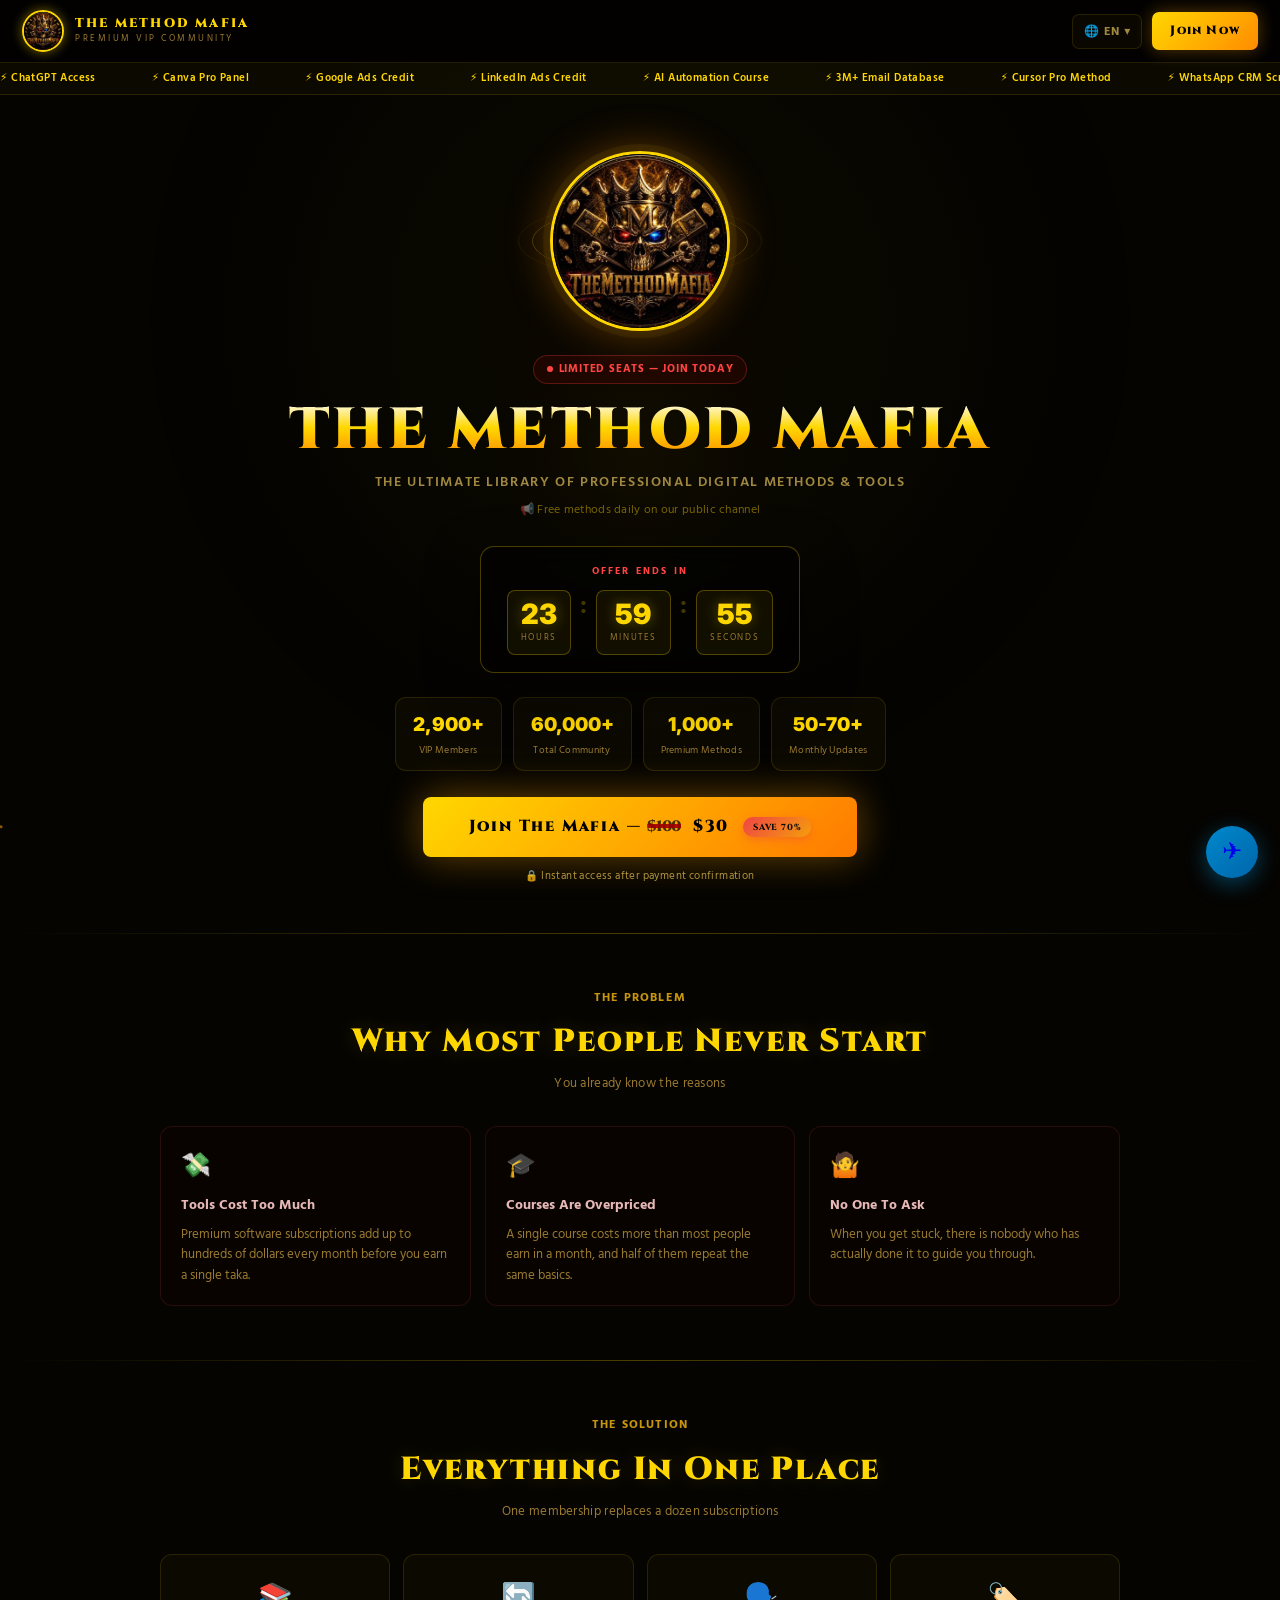
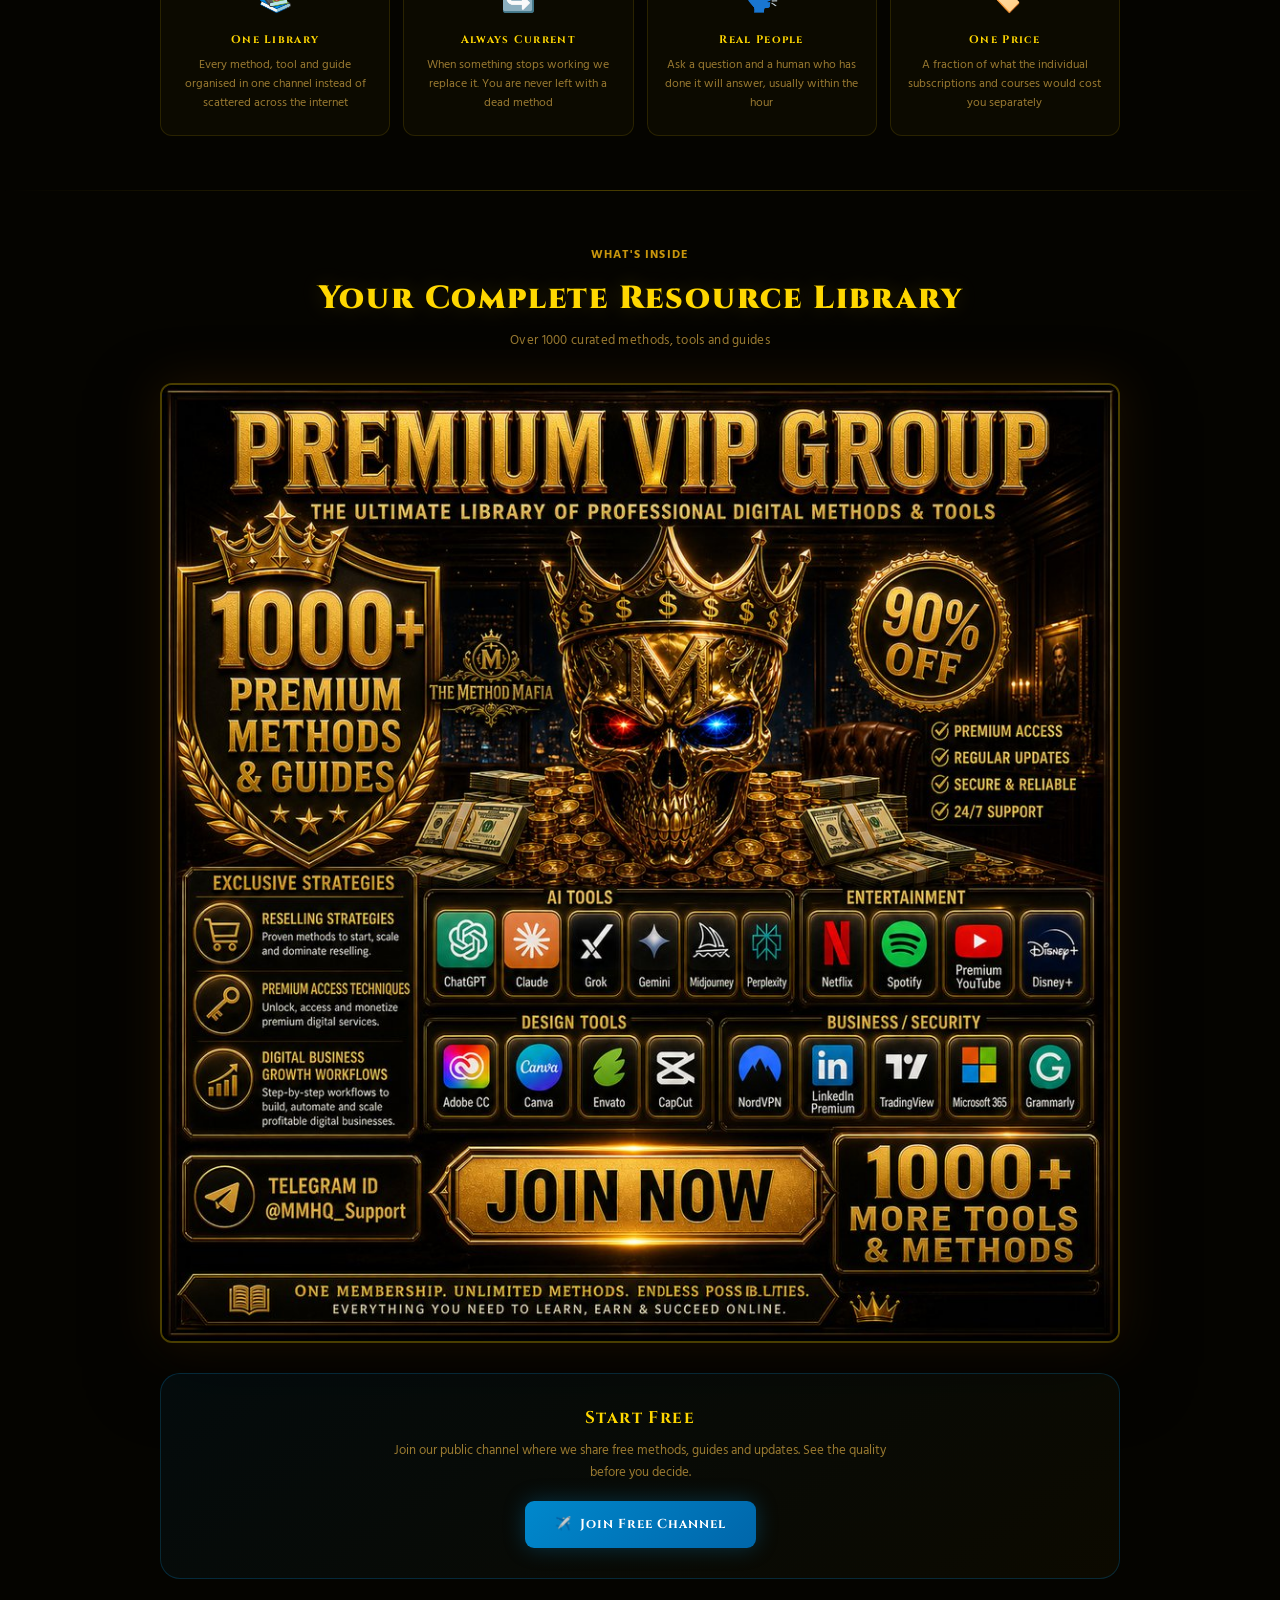
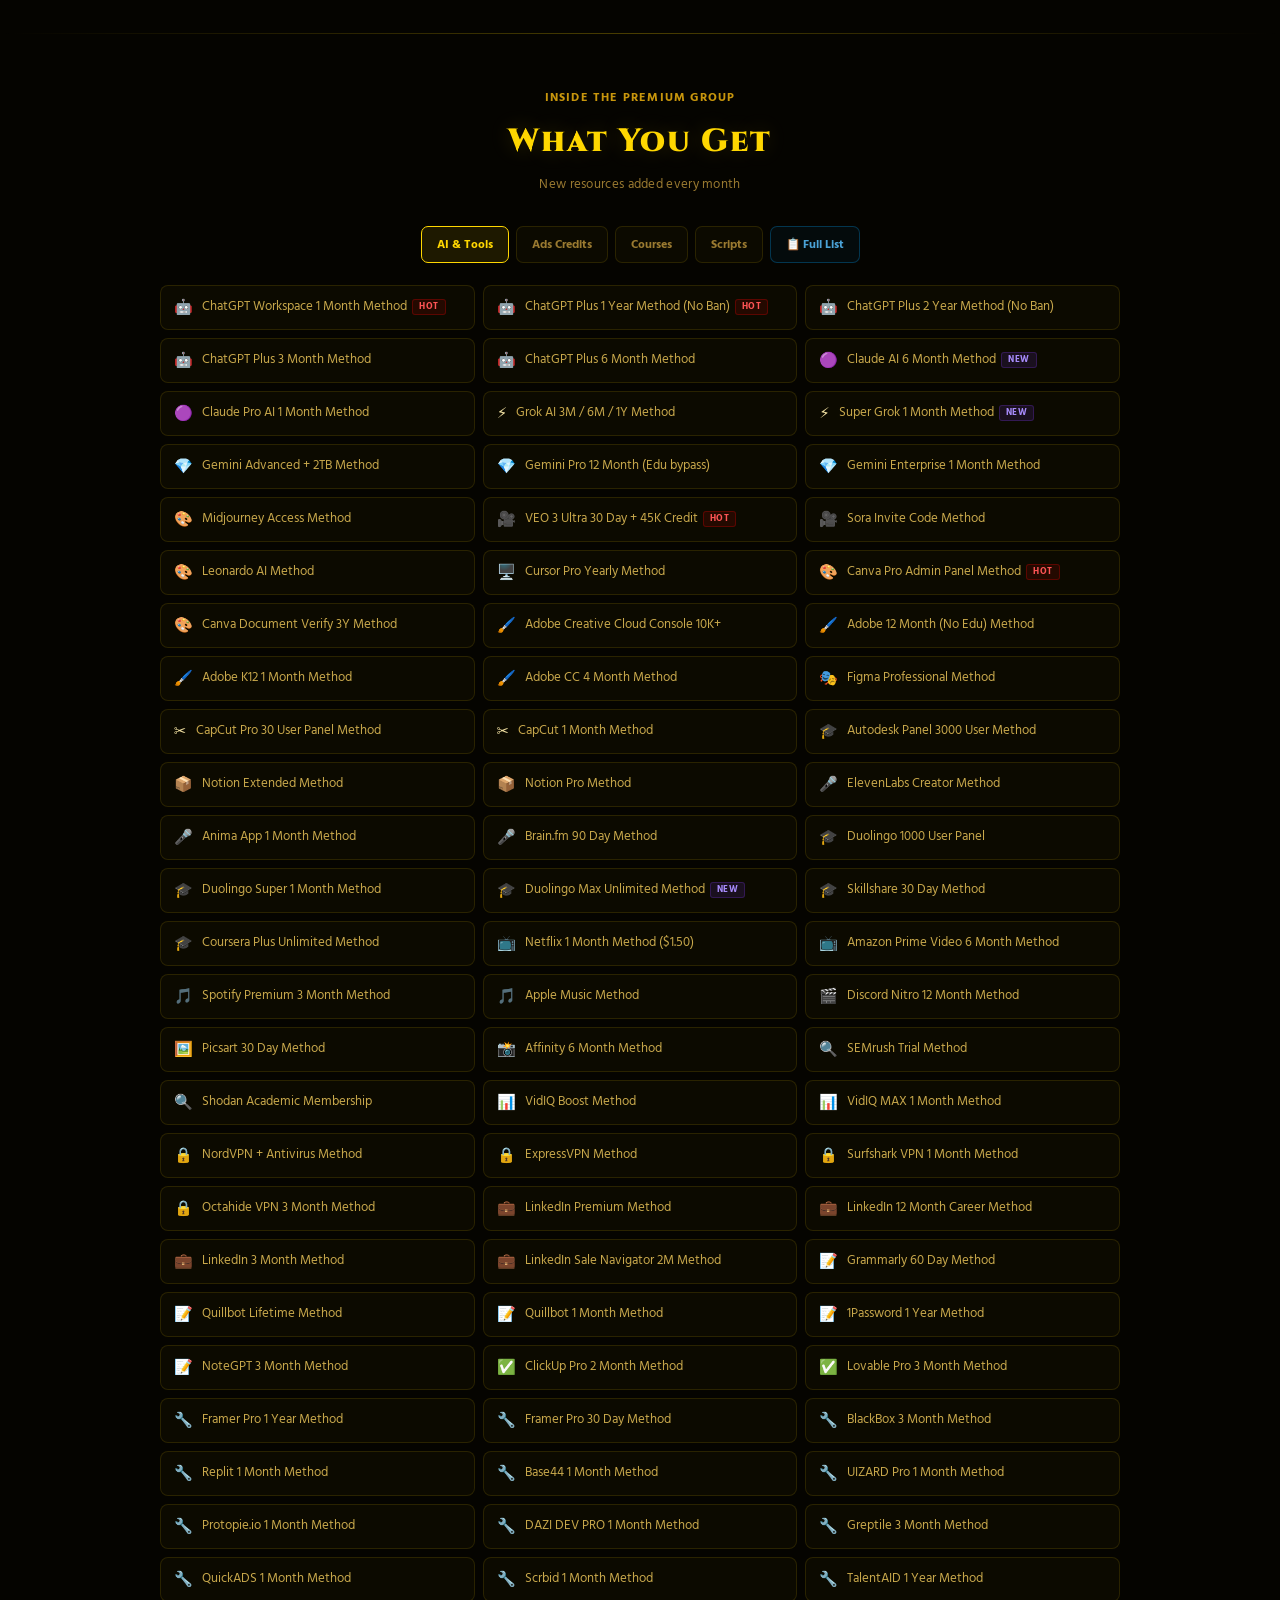
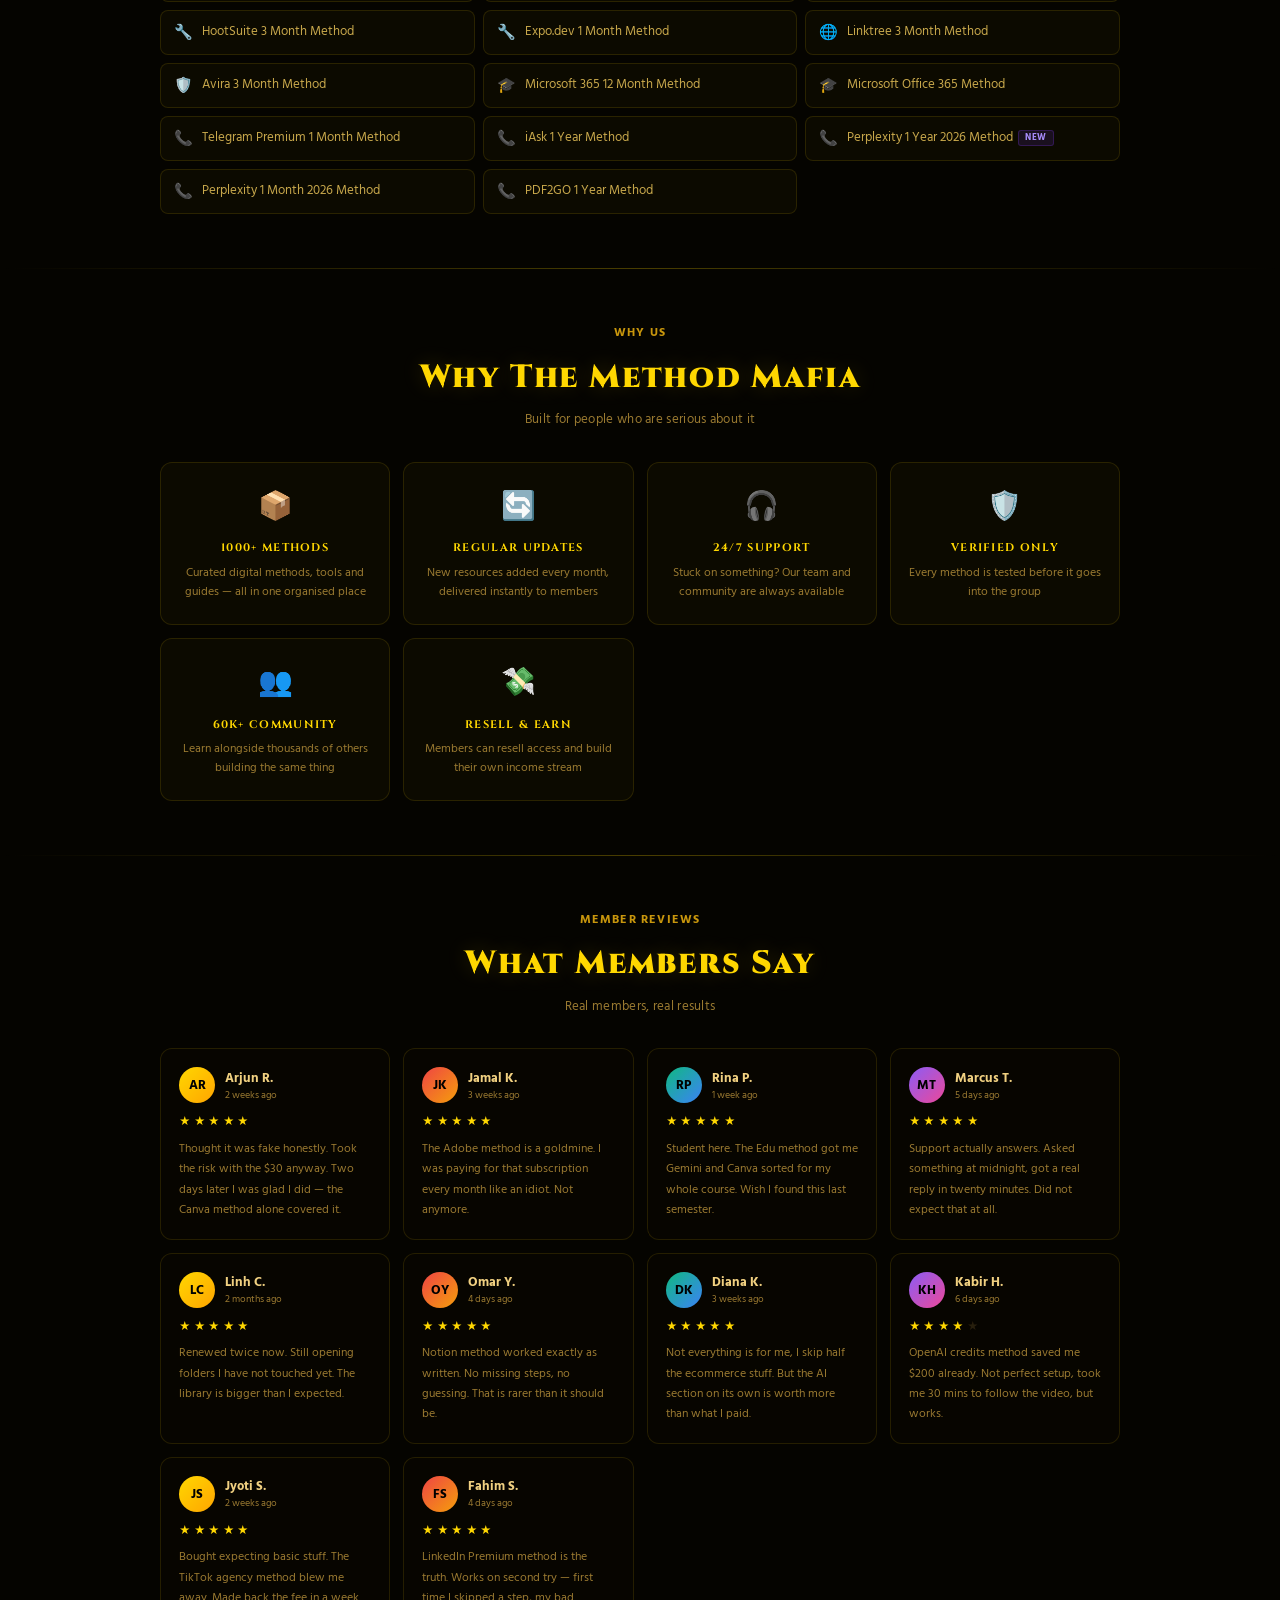
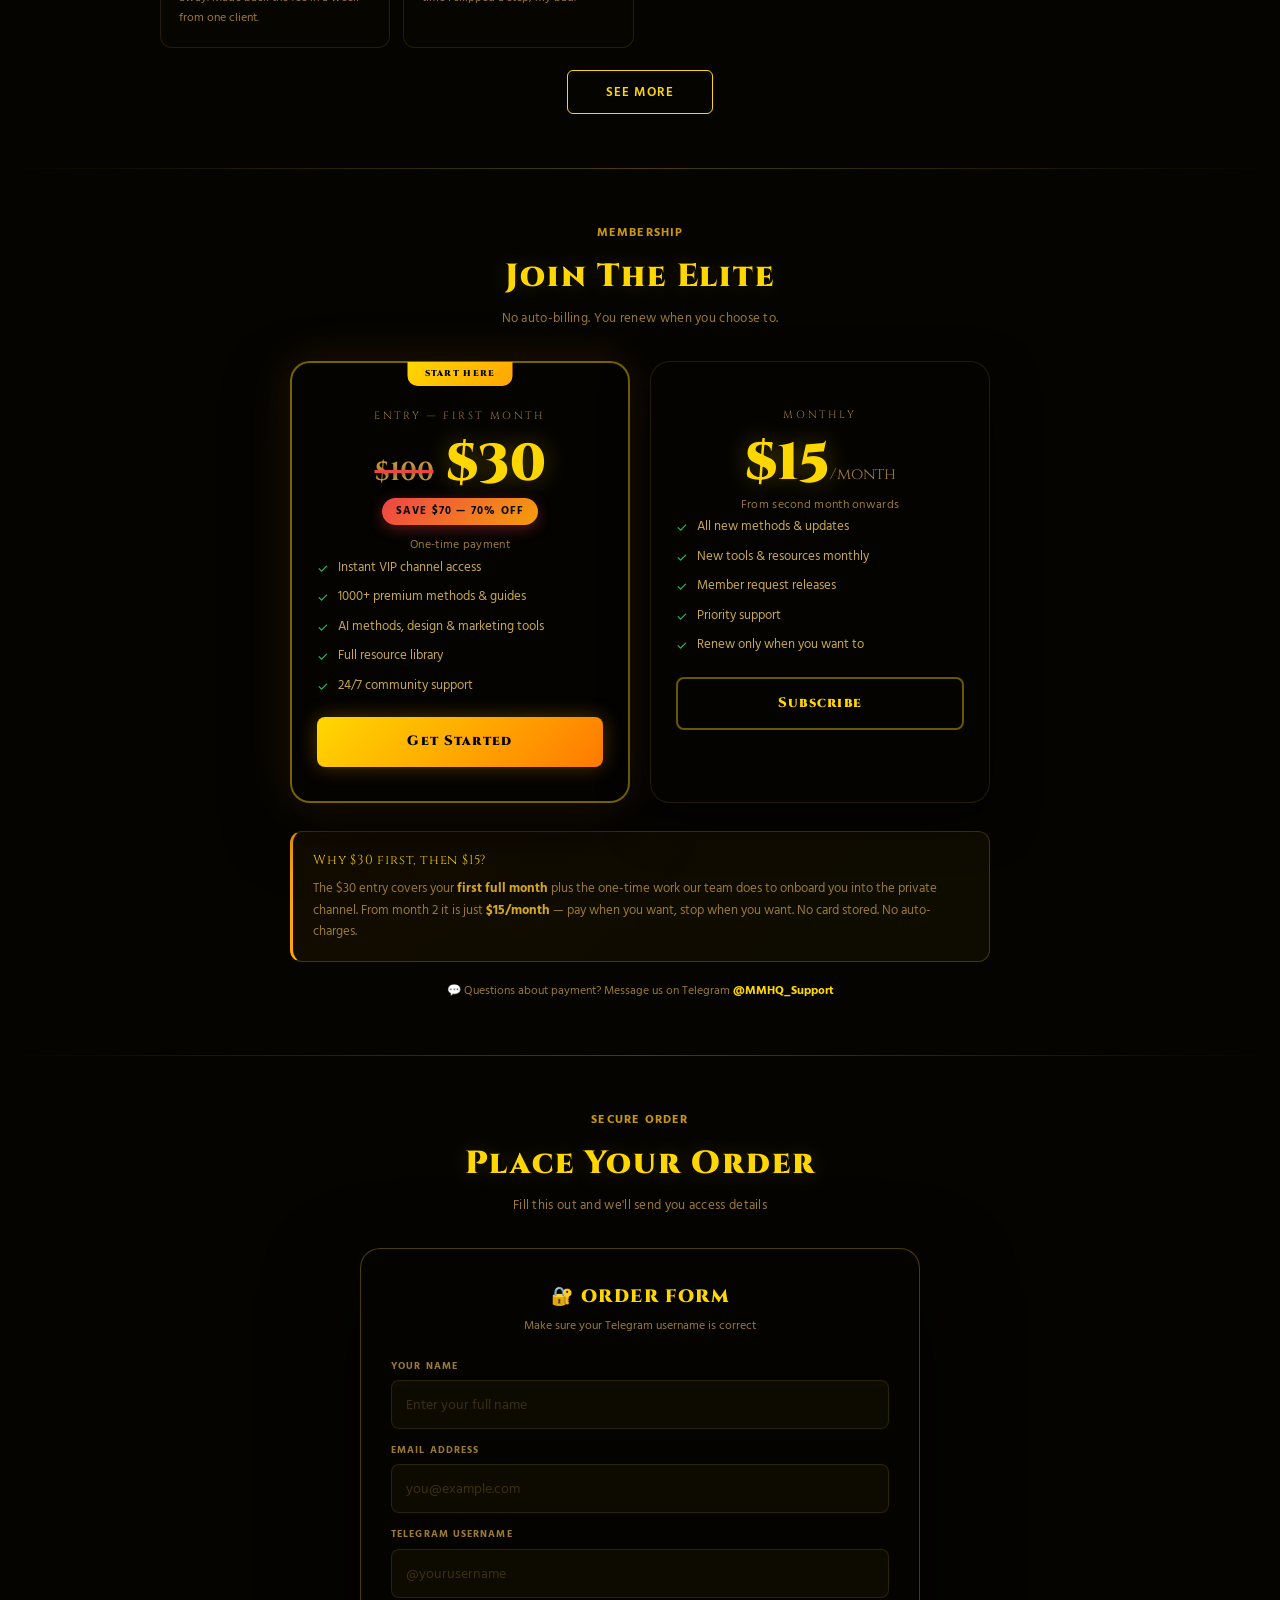
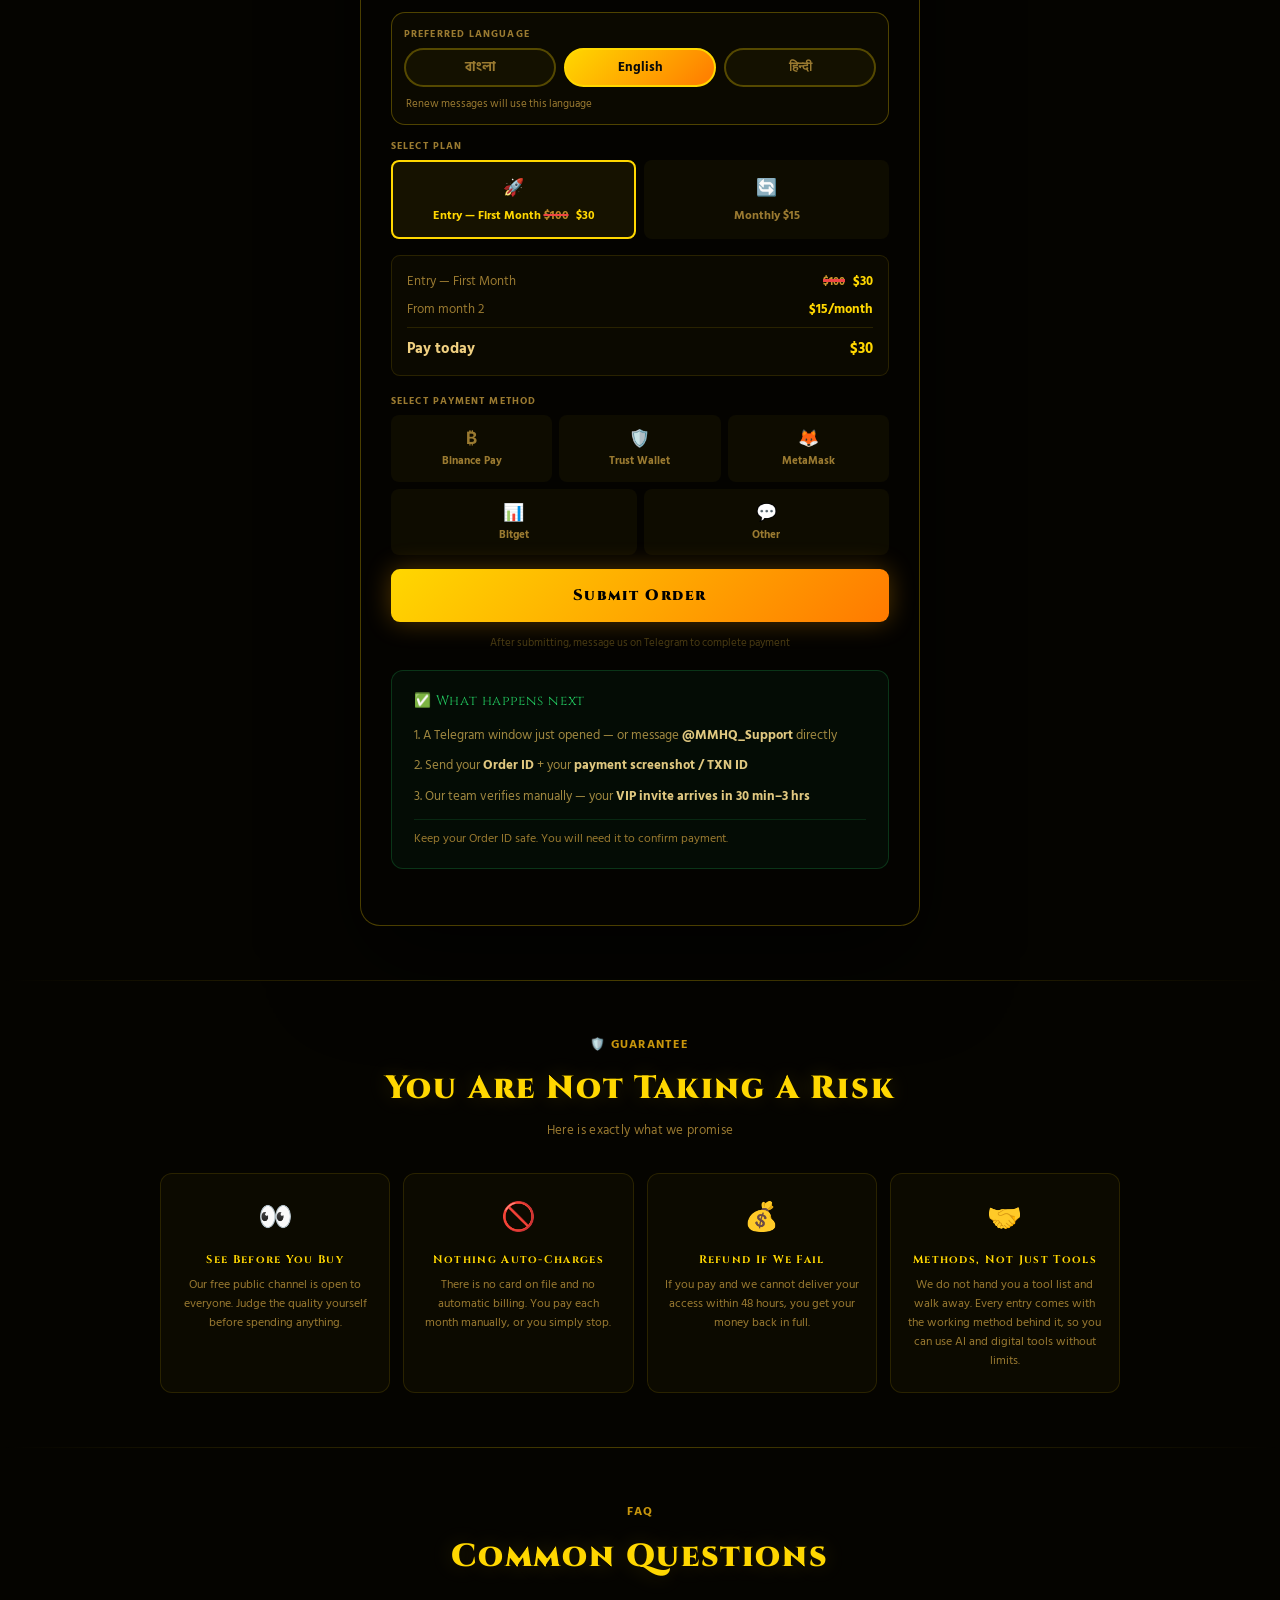
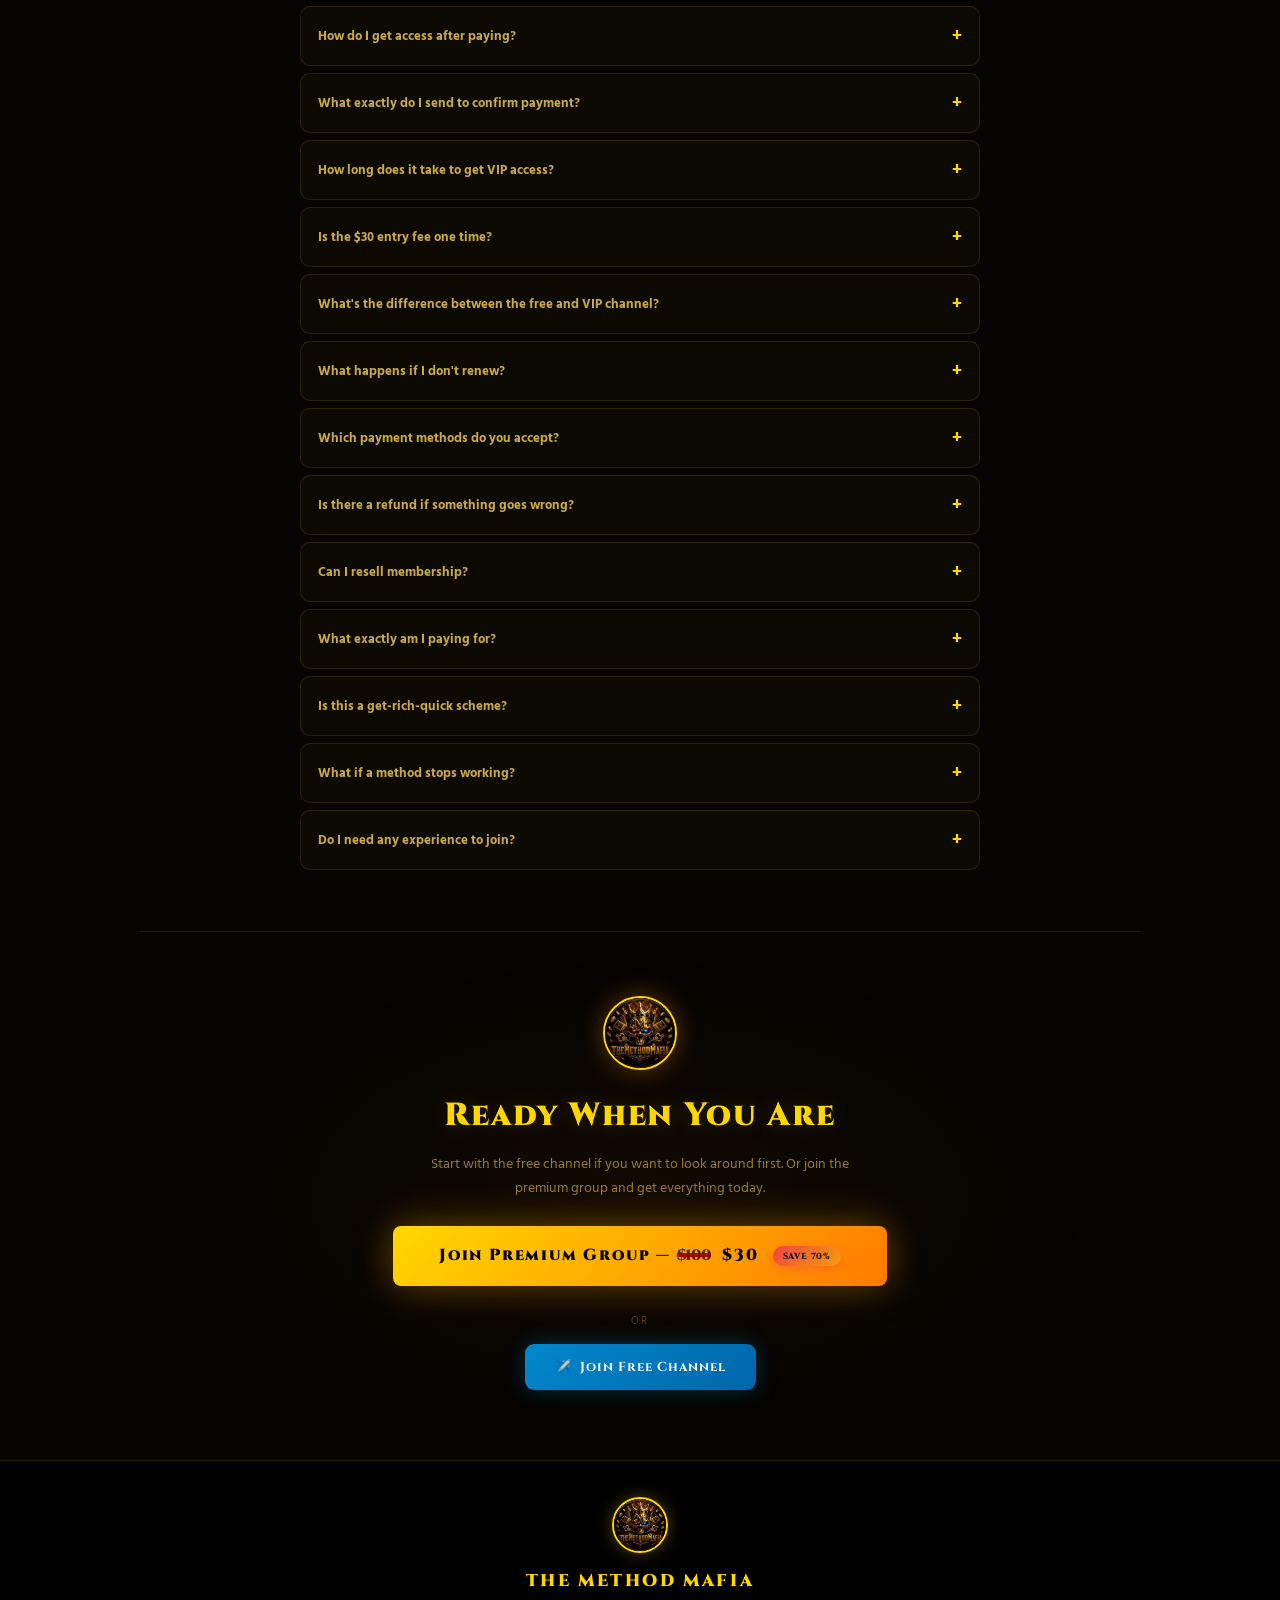
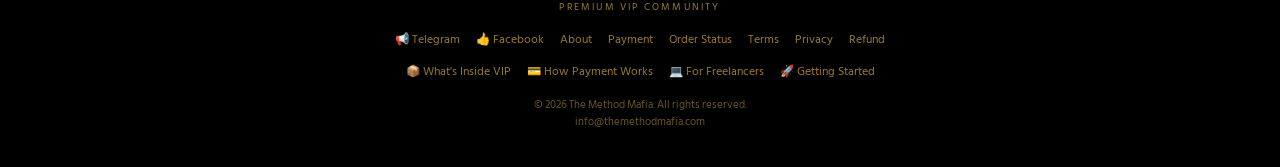
==== index.html @ fa35b6c0 "Clarify Language column ops docs and tighten form a11y GUIDE now stores preferred language for later" ====
<!DOCTYPE html>
<html lang="en">
<head>
<meta charset="UTF-8">
<meta name="viewport" content="width=device-width,initial-scale=1,viewport-fit=cover">
<title>The Method Mafia — 1000+ Premium Digital Methods, Tools & Guides</title>
<meta name="description" content="Join The Method Mafia VIP — 1000+ premium digital methods, admin panels, AI tools, ad credits and courses. One-time $30 entry. Instant Telegram access.">
<meta name="keywords" content="method mafia, premium methods, admin panel methods, chatgpt method, canva pro method, adobe method, ad credit methods, digital tools, VIP telegram, freelancer resources">
<meta name="author" content="The Method Mafia">
<meta name="robots" content="index, follow, max-image-preview:large">
<meta name="theme-color" content="#FFA500">
<link rel="canonical" href="https://themethodmafia.com/">
<!-- Single-URL multilingual site: one canonical, no per-language duplicates -->
<link rel="alternate" hreflang="x-default" href="https://themethodmafia.com/">
<link rel="icon" href="images/logo.jpg">
<link rel="apple-touch-icon" href="images/logo.jpg">

<!-- Open Graph -->
<meta property="og:site_name" content="The Method Mafia">
<meta property="og:title" content="The Method Mafia — 1000+ Premium Digital Methods, Tools & Guides">
<meta property="og:description" content="1000+ premium digital methods, admin panels, AI tools, ad credits and courses. One-time $30 entry. Instant Telegram VIP access.">
<meta property="og:type" content="website">
<meta property="og:url" content="https://themethodmafia.com">
<meta property="og:image" content="https://themethodmafia.com/images/banner.jpg">
<meta property="og:image:width" content="1200">
<meta property="og:image:height" content="630">
<meta property="og:image:alt" content="The Method Mafia — Premium VIP Community">
<meta property="og:locale" content="en_US">

<!-- Twitter Card -->
<meta name="twitter:card" content="summary_large_image">
<meta name="twitter:title" content="The Method Mafia — 1000+ Premium Digital Methods">
<meta name="twitter:description" content="Premium digital methods, AI tools, ad credits, admin panels. One-time $30 entry. Instant VIP access.">
<meta name="twitter:image" content="https://themethodmafia.com/images/banner.jpg">

<!-- Structured Data: Organization + Product -->
<script type="application/ld+json">
{
  "@context":"https://schema.org",
  "@graph":[
    {
      "@type":"Organization",
      "@id":"https://themethodmafia.com/#org",
      "name":"The Method Mafia",
      "url":"https://themethodmafia.com",
      "logo":"https://themethodmafia.com/images/logo.jpg",
      "sameAs":["https://t.me/TheMethodMafia","https://www.facebook.com/share/19Q7KrfTBT/"]
    },
    {
      "@type":"Product",
      "name":"The Method Mafia VIP Membership",
      "description":"Access to 1000+ premium digital methods, admin panels, AI tools, ad credits and courses. Instant Telegram VIP access.",
      "brand":{"@id":"https://themethodmafia.com/#org"},
      "offers":[
        {"@type":"Offer","name":"Entry — First Month","price":"30","priceCurrency":"USD","availability":"https://schema.org/InStock","url":"https://themethodmafia.com/#order"},
        {"@type":"Offer","name":"Monthly Subscription","price":"15","priceCurrency":"USD","availability":"https://schema.org/InStock","url":"https://themethodmafia.com/#order"}
      ],
      "aggregateRating":{"@type":"AggregateRating","ratingValue":"4.8","reviewCount":"2900","bestRating":"5"}
    }
  ]
}
</script>

<link href="https://fonts.googleapis.com/css2?family=Cinzel:wght@700;900&family=Hind+Siliguri:wght@400;600;700&family=Inter:wght@700;900&display=swap" rel="stylesheet">
<link rel="stylesheet" href="css/style.css">
<script src="config.js"></script>
<script src="js/tracking-lib.js"></script>
<script src="js/pixels.js"></script>

<!-- Google Analytics — B1: loads with ?id= from config -->
<script>
(function(GA_ID){
  var s=document.createElement('script');s.async=true;
  s.src='https://www.googletagmanager.com/gtag/js?id='+GA_ID;
  document.head.appendChild(s);
  window.dataLayer=window.dataLayer||[];
  function gtag(){dataLayer.push(arguments)}
  window.gtag=gtag;
  gtag('js',new Date());gtag('config',GA_ID);
})(CONFIG.GA_ID);
</script>
</head>
<body>

<div class="progress-bar" id="progressBar"></div>
<canvas id="bg-canvas"></canvas>

<!-- ══ HEADER ══ -->
<header>
  <div class="hdr-left">
    <div class="hdr-logo"><img src="images/logo.jpg" alt="The Method Mafia" loading="lazy"></div>
    <div class="hdr-text">
      <div class="hdr-name">THE METHOD MAFIA</div>
      <div class="hdr-sub" data-t="footerTag">Premium VIP Community</div>
    </div>
  </div>
  <div class="hdr-right">
    <div class="lang-wrap">
      <button class="lang-btn" onclick="toggleLangMenu()">
        🌐 <span id="langLabel">EN</span> ▾
      </button>
      <div class="lang-menu" id="langMenu">
        <button class="lang-item" data-lang="en" onclick="setLang('en')">English</button>
        <button class="lang-item" data-lang="bn" onclick="setLang('bn')">বাংলা</button>
        <button class="lang-item" data-lang="hi" onclick="setLang('hi')">हिन्दी</button>
      </div>
    </div>
    <a href="#order" class="btn-gold" data-t="navJoin">Join Now</a>
  </div>
</header>

<!-- ══ TICKER ══ -->
<div class="ticker-wrap">
  <div class="ticker">
    <span>ChatGPT Access</span><span>Canva Pro Panel</span><span>Google Ads Credit</span>
    <span>LinkedIn Ads Credit</span><span>AI Automation Course</span><span>3M+ Email Database</span>
    <span>Cursor Pro Method</span><span>WhatsApp CRM Script</span><span>Adobe CC Method</span>
    <span>Copywriting Masterclass</span><span>Figma Access</span><span>OpenAI API Credits</span>
    <span>ChatGPT Access</span><span>Canva Pro Panel</span><span>Google Ads Credit</span>
    <span>LinkedIn Ads Credit</span><span>AI Automation Course</span><span>3M+ Email Database</span>
    <span>Cursor Pro Method</span><span>WhatsApp CRM Script</span><span>Adobe CC Method</span>
    <span>Copywriting Masterclass</span><span>Figma Access</span><span>OpenAI API Credits</span>
  </div>
</div>

<!-- ══ HERO ══ -->
<div class="hero">
  <div class="logo-wrap" id="logoWrap">
    <img src="images/logo.jpg" alt="The Method Mafia" class="logo-img" id="logoImg" loading="lazy">
    <div class="logo-ring"></div>
    <div class="logo-ring-2"></div>
  </div>

  <div class="live-badge"><span class="dot"></span><span data-t="liveBadge">Limited Seats</span></div>
  <h1 class="hero-title">THE METHOD MAFIA</h1>
  <p class="hero-sub" data-t="tagline">The Ultimate Library of Professional Digital Methods &amp; Tools</p>
  <p class="hero-free-note">📢 <span data-t="freeChannelNote">Free methods daily on our public channel</span></p>

  <div class="cd-wrap">
    <div class="cd-label" data-t="cdLabel">Offer ends in</div>
    <div class="cd-row">
      <div class="cd-box"><span class="cd-n" id="cdH">00</span><div class="cd-u" data-t="cdHours">Hours</div></div>
      <div class="cd-sep">:</div>
      <div class="cd-box"><span class="cd-n" id="cdM">00</span><div class="cd-u" data-t="cdMins">Minutes</div></div>
      <div class="cd-sep">:</div>
      <div class="cd-box"><span class="cd-n" id="cdS">00</span><div class="cd-u" data-t="cdSecs">Seconds</div></div>
    </div>
  </div>

  <div class="stats">
    <div class="stat"><div class="stat-n" id="sVip">0</div><div class="stat-l" data-t="statVip">VIP Members</div></div>
    <div class="stat"><div class="stat-n" id="sComm">0</div><div class="stat-l" data-t="statCommunity">Community</div></div>
    <div class="stat"><div class="stat-n" id="sMeth">0</div><div class="stat-l" data-t="statMethods">Methods</div></div>
    <div class="stat"><div class="stat-n" id="sUpd">0</div><div class="stat-l" data-t="statUpdates">Updates</div></div>
  </div>

  <a href="#order" class="cta-lg"><span class="cta-label" data-t="heroCta">Join The Mafia</span><span class="cta-dash"> — </span><span class="cta-price-line"><span class="price-old" data-cfg="ENTRY_REGULAR_USD">$100</span> <span data-cfg="ENTRY_USD">$30</span> <span class="price-save" data-t="priceSaveShort">SAVE 70%</span></span></a>
  <p class="cta-note">🔒 <span data-t="heroNote">Instant access after payment confirmation</span></p>
</div>

<div class="divider"></div>

<!-- ══ PROBLEM ══ -->
<section class="reveal">
  <div class="eyebrow" data-t="problemEyebrow">The Problem</div>
  <h2 class="sec-title" data-t="problemTitle">Why Most People Never Start</h2>
  <p class="sec-sub" data-t="problemSub">You already know the reasons</p>
  <div class="prob-grid">
    <div class="prob-card"><span class="prob-icon">💸</span>
      <div class="prob-t" data-t="problem1Title">Tools Cost Too Much</div>
      <div class="prob-d" data-t="problem1Text"></div></div>
    <div class="prob-card"><span class="prob-icon">🎓</span>
      <div class="prob-t" data-t="problem2Title">Courses Are Overpriced</div>
      <div class="prob-d" data-t="problem2Text"></div></div>
    <div class="prob-card"><span class="prob-icon">🤷</span>
      <div class="prob-t" data-t="problem4Title">No One To Ask</div>
      <div class="prob-d" data-t="problem4Text"></div></div>
  </div>
</section>

<div class="divider"></div>

<!-- ══ SOLUTION ══ -->
<section class="reveal">
  <div class="eyebrow" data-t="solutionEyebrow">The Solution</div>
  <h2 class="sec-title" data-t="solveTitle">Everything In One Place</h2>
  <p class="sec-sub" data-t="solveSub">One membership replaces a dozen subscriptions</p>
  <div class="why-grid">
    <div class="why-card"><span class="why-ic">📚</span><div class="why-t" data-t="s1t"></div><div class="why-d" data-t="s1d"></div></div>
    <div class="why-card"><span class="why-ic">🔄</span><div class="why-t" data-t="s2t"></div><div class="why-d" data-t="s2d"></div></div>
    <div class="why-card"><span class="why-ic">🗣️</span><div class="why-t" data-t="s3t"></div><div class="why-d" data-t="s3d"></div></div>
    <div class="why-card"><span class="why-ic">🏷️</span><div class="why-t" data-t="s4t"></div><div class="why-d" data-t="s4d"></div></div>
  </div>
</section>

<div class="divider"></div>

<!-- ══ BANNER + FREE CHANNEL ══ -->
<section class="reveal">
  <div class="eyebrow" data-t="bannerEyebrow">What's Inside</div>
  <h2 class="sec-title" data-t="bannerTitle">Your Complete Resource Library</h2>
  <p class="sec-sub" data-t="bannerSub">Over 1000 curated methods, tools and guides</p>
  <div class="banner-wrap">
    <img src="images/banner.jpg" alt="The Method Mafia — Premium VIP Group" loading="lazy">
  </div>

  <div class="tg-block">
    <h3 data-t="tgTitle">Start Free</h3>
    <p data-t="tgText"></p>
    <a class="tg-btn" data-href="PUBLIC_CHANNEL" target="_blank" rel="noopener">
      ✈️ <span data-t="tgBtn">Join Free Channel</span>
    </a>
  </div>
</section>

<div class="divider"></div>

<!-- ══ VAULT TABS ══ -->
<section class="reveal">
  <div class="eyebrow" data-t="featuresEyebrow">Inside The Premium Group</div>
  <h2 class="sec-title" data-t="featuresTitle">What You Get</h2>
  <p class="sec-sub" data-t="featuresSub">New resources added every month</p>
  <div class="tabs">
    <button class="tab-btn active" onclick="switchTab(this,'ai')" data-t="tabAi">AI &amp; Tools</button>
    <button class="tab-btn" onclick="switchTab(this,'ads')" data-t="tabAds">Ads Credits</button>
    <button class="tab-btn" onclick="switchTab(this,'courses')" data-t="tabCourses">Courses</button>
    <button class="tab-btn" onclick="switchTab(this,'scripts')" data-t="tabScripts">Scripts</button>
    <a class="tab-btn tab-link" data-href="FULL_LIST_POST" target="_blank" rel="noopener" data-t="tabFull">📋 Full List</a>
  </div>
  <div class="tab-panel active" id="tab-ai"></div>
  <div class="tab-panel" id="tab-ads"></div>
  <div class="tab-panel" id="tab-courses"></div>
  <div class="tab-panel" id="tab-scripts"></div>
</section>

<div class="divider"></div>

<!-- ══ WHY ══ -->
<section class="reveal">
  <div class="eyebrow" data-t="whyEyebrow">Why Us</div>
  <h2 class="sec-title" data-t="whyTitle">Why The Method Mafia</h2>
  <p class="sec-sub" data-t="whySub">Built for people who are serious about it</p>
  <div class="why-grid">
    <div class="why-card"><span class="why-ic">📦</span><div class="why-t" data-t="why1t"></div><div class="why-d" data-t="why1d"></div></div>
    <div class="why-card"><span class="why-ic">🔄</span><div class="why-t" data-t="why2t"></div><div class="why-d" data-t="why2d"></div></div>
    <div class="why-card"><span class="why-ic">🎧</span><div class="why-t" data-t="why3t"></div><div class="why-d" data-t="why3d"></div></div>
    <div class="why-card"><span class="why-ic">🛡️</span><div class="why-t" data-t="why4t"></div><div class="why-d" data-t="why4d"></div></div>
    <div class="why-card"><span class="why-ic">👥</span><div class="why-t" data-t="why5t"></div><div class="why-d" data-t="why5d"></div></div>
    <div class="why-card"><span class="why-ic">💸</span><div class="why-t" data-t="why6t"></div><div class="why-d" data-t="why6d"></div></div>
  </div>
</section>

<div class="divider"></div>

<!-- ══ TESTIMONIALS ══ -->
<section class="reveal">
  <div class="eyebrow" data-t="testiEyebrow">Member Reviews</div>
  <h2 class="sec-title" data-t="testiTitle">What Members Say</h2>
  <p class="sec-sub" data-t="testiSub">Real members, real results</p>
  <div class="t-grid" id="reviewGrid"></div>
  <div class="testi-more-wrap">
    <button id="testiMoreBtn" class="testi-more-btn" onclick="loadMoreReviews()">See more</button>
  </div>
</section>

<div class="divider"></div>

<!-- ══ PRICING ══ -->
<section id="pricing" class="reveal">
  <div class="eyebrow" data-t="pricingEyebrow">Membership</div>
  <h2 class="sec-title" data-t="pricingTitle">Join The Elite</h2>
  <p class="sec-sub" data-t="pricingSub">Simple pricing. Cancel anytime.</p>

  <div class="price-grid">
    <div class="price-card featured">
      <div class="p-badge" data-t="planEntryBadge">START HERE</div>
      <div class="p-name" data-t="planEntryName">Entry — First Month</div>
      <div class="p-price-wrap">
        <span class="p-price-old" data-cfg="ENTRY_REGULAR_USD">$100</span>
        <span class="p-price" id="pEntryPrice">$30</span>
      </div>
      <div class="p-save-badge" data-t="priceSave">SAVE $70 — 70% OFF</div>
      <div class="p-freq" data-t="planEntryFreq">One-time payment</div>
      <div class="p-bdt local-price"><span class="local-old" data-cfg="ENTRY_REGULAR_BDT">৳১২,৭১৭</span> <span data-cfg="ENTRY_BDT">৳৩,৯৩০</span></div>
      <div class="p-feats">
        <div class="p-feat"><span class="chk">✓</span><span data-t="ef1"></span></div>
        <div class="p-feat"><span class="chk">✓</span><span data-t="ef2"></span></div>
        <div class="p-feat"><span class="chk">✓</span><span data-t="ef3"></span></div>
        <div class="p-feat"><span class="chk">✓</span><span data-t="ef4"></span></div>
        <div class="p-feat"><span class="chk">✓</span><span data-t="ef5"></span></div>
      </div>
      <a href="#order" class="p-btn" data-t="btnGetStarted">Get Started</a>
    </div>

    <div class="price-card plain">
      <div class="p-name" data-t="planMonthlyName">Monthly</div>
      <div class="p-price"><span id="pMonthlyPrice">$15</span><span class="p-per" data-t="planPerMonth">/month</span></div>
      <div class="p-freq" data-t="planMonthlyFreq">From second month onwards</div>
      <div class="p-bdt local-price" data-cfg="MONTHLY_BDT">৳১,৯২০</div>
      <div class="p-feats">
        <div class="p-feat"><span class="chk">✓</span><span data-t="mf1"></span></div>
        <div class="p-feat"><span class="chk">✓</span><span data-t="mf2"></span></div>
        <div class="p-feat"><span class="chk">✓</span><span data-t="mf3"></span></div>
        <div class="p-feat"><span class="chk">✓</span><span data-t="mf4"></span></div>
        <div class="p-feat"><span class="chk">✓</span><span data-t="mf5"></span></div>
      </div>
      <a href="#order" class="p-btn outline" data-t="btnSubscribe">Subscribe</a>
    </div>
  </div>

  <!-- A2: Upsell explainer box -->
  <div class="upsell-box">
    <div class="upsell-title" data-t="upsellTitle">Why $30 first, then $15?</div>
    <div class="upsell-text" data-t="upsellText"></div>
  </div>

  <p class="price-note">
    💬 <span data-t="pricingNote">Questions about payment?</span>
    <a data-href="SUPPORT" target="_blank" rel="noopener" data-cfg="SUPPORT_HANDLE">@MMHQ_Support</a>
  </p>
</section>

<div class="divider"></div>

<!-- ══ ORDER FORM ══ -->
<section id="order" class="reveal">
  <div class="eyebrow" data-t="checkoutEyebrow">Secure Order</div>
  <h2 class="sec-title" data-t="checkoutTitle">Place Your Order</h2>
  <p class="sec-sub" data-t="checkoutSub">Fill this out and we'll send you access details</p>

  <div class="form-wrap">
    <div class="form-title">🔐 <span data-t="formTitle">ORDER FORM</span></div>
    <div class="form-sub" data-t="formSub"></div>

    <div class="fg">
      <label class="lbl" data-t="lblName">Your Name</label>
      <input type="text" class="inp" id="iName" data-tp="phName" placeholder="Enter your full name">
    </div>
    <div class="fg">
      <label class="lbl" data-t="lblEmail">Email Address</label>
      <input type="email" class="inp" id="iEmail" data-tp="phEmail" placeholder="you@example.com">
    </div>
    <div class="fg">
      <label class="lbl" data-t="lblTelegram">Telegram Username</label>
      <input type="text" class="inp" id="iTelegram" data-tp="phTelegram" placeholder="@yourusername">
    </div>
    <div class="fg">
      <div class="lang-pref">
        <label class="lbl" data-t="lblLanguage">Preferred Language</label>
        <input type="hidden" id="iLanguage" name="language" value="en">
        <div class="lang-pref-row" id="langPrefRow" role="radiogroup" aria-label="Preferred language">
          <button type="button" class="lang-pref-opt" data-lang="bn" aria-pressed="false" onclick="selectPrefLang(this,'bn')">বাংলা</button>
          <button type="button" class="lang-pref-opt sel" data-lang="en" aria-pressed="true" onclick="selectPrefLang(this,'en')">English</button>
          <button type="button" class="lang-pref-opt" data-lang="hi" aria-pressed="false" onclick="selectPrefLang(this,'hi')">हिन्दी</button>
        </div>
        <p class="lang-pref-hint" data-t="langHint">Renew messages will use this language</p>
      </div>
    </div>
    <div class="fg">
      <label class="lbl" data-t="lblPlan">Select Plan</label>
      <div class="plan-row">
        <button class="plan-opt sel" onclick="selectPlan(this,'entry')">
          <span class="plan-ic">🚀</span><span data-t="optEntry">Entry <s class="plan-old">$100</s> $30</span>
        </button>
        <button class="plan-opt" onclick="selectPlan(this,'monthly')">
          <span class="plan-ic">🔄</span><span data-t="optMonthly">Monthly $15</span>
        </button>
      </div>
    </div>

    <div class="order-box">
      <div class="o-row"><span id="oPlan">Entry</span><span class="o-gold" id="oAmount">$30</span></div>
      <div class="o-row" id="oThenRow"><span data-t="orderThen">From month 2</span><span class="o-gold" id="oThen">$15/month</span></div>
      <div class="o-row total"><span data-t="orderTotal">Pay today</span><span class="o-gold" id="oTotal">$30</span></div>
    </div>

    <div class="fg">
      <label class="lbl" data-t="payTitle">Select Payment Method</label>
      <div class="pay-select-row" id="payBadges"></div>
    </div>

    <button class="submit-btn" id="submitBtn" onclick="submitOrder()" data-t="btnSubmit">Submit Order</button>
    <p class="form-footer" data-t="formFooter"></p>

    <!-- A1/A5: Next steps after ordering -->
    <div class="next-steps-box" style="margin-top:18px">
      <div class="next-steps-title" data-t="nextStepsTitle">✅ What happens next</div>
      <div class="next-step" data-t="nextStep1"></div>
      <div class="next-step" data-t="nextStep2"></div>
      <div class="next-step" data-t="nextStep3"></div>
      <div class="next-steps-note" data-t="nextStepsNote"></div>
    </div>
  </div>
</section>


<div class="divider"></div>

<!-- ══ GUARANTEE ══ -->
<section class="reveal">
  <div class="eyebrow">🛡️ Guarantee</div>
  <h2 class="sec-title" data-t="guarTitle">You Are Not Taking A Risk</h2>
  <p class="sec-sub" data-t="guarSub">Here is exactly what we promise</p>
  <div class="why-grid">
    <div class="why-card"><span class="why-ic">👀</span><div class="why-t" data-t="g1t"></div><div class="why-d" data-t="g1d"></div></div>
    <div class="why-card"><span class="why-ic">🚫</span><div class="why-t" data-t="g2t"></div><div class="why-d" data-t="g2d"></div></div>
    <div class="why-card"><span class="why-ic">💰</span><div class="why-t" data-t="g3t"></div><div class="why-d" data-t="g3d"></div></div>
    <div class="why-card"><span class="why-ic">🤝</span><div class="why-t" data-t="g4t"></div><div class="why-d" data-t="g4d"></div></div>
  </div>
</section>

<div class="divider"></div>

<!-- ══ FAQ ══ -->
<section class="reveal">
  <div class="eyebrow" data-t="faqEyebrow">FAQ</div>
  <h2 class="sec-title" data-t="faqTitle">Common Questions</h2>
  <div class="faq">
    <div class="faq-item"><button class="faq-q" onclick="toggleFaq(this)"><span data-t="q1"></span><span class="faq-ic">+</span></button><div class="faq-a" data-t="a1"></div></div>
    <div class="faq-item"><button class="faq-q" onclick="toggleFaq(this)"><span data-t="q11"></span><span class="faq-ic">+</span></button><div class="faq-a" data-t="a11"></div></div>
    <div class="faq-item"><button class="faq-q" onclick="toggleFaq(this)"><span data-t="q13"></span><span class="faq-ic">+</span></button><div class="faq-a" data-t="a13"></div></div>
    <div class="faq-item"><button class="faq-q" onclick="toggleFaq(this)"><span data-t="q2"></span><span class="faq-ic">+</span></button><div class="faq-a" data-t="a2"></div></div>
    <div class="faq-item"><button class="faq-q" onclick="toggleFaq(this)"><span data-t="q3"></span><span class="faq-ic">+</span></button><div class="faq-a" data-t="a3"></div></div>
    <div class="faq-item"><button class="faq-q" onclick="toggleFaq(this)"><span data-t="q4"></span><span class="faq-ic">+</span></button><div class="faq-a" data-t="a4"></div></div>
    <div class="faq-item"><button class="faq-q" onclick="toggleFaq(this)"><span data-t="q5"></span><span class="faq-ic">+</span></button><div class="faq-a" data-t="a5"></div></div>
    <div class="faq-item"><button class="faq-q" onclick="toggleFaq(this)"><span data-t="q12"></span><span class="faq-ic">+</span></button><div class="faq-a" data-t="a12"></div></div>
    <div class="faq-item"><button class="faq-q" onclick="toggleFaq(this)"><span data-t="q6"></span><span class="faq-ic">+</span></button><div class="faq-a" data-t="a6"></div></div>
    <div class="faq-item"><button class="faq-q" onclick="toggleFaq(this)"><span data-t="q7"></span><span class="faq-ic">+</span></button><div class="faq-a" data-t="a7"></div></div>
    <div class="faq-item"><button class="faq-q" onclick="toggleFaq(this)"><span data-t="q8"></span><span class="faq-ic">+</span></button><div class="faq-a" data-t="a8"></div></div>
    <div class="faq-item"><button class="faq-q" onclick="toggleFaq(this)"><span data-t="q9"></span><span class="faq-ic">+</span></button><div class="faq-a" data-t="a9"></div></div>
    <div class="faq-item"><button class="faq-q" onclick="toggleFaq(this)"><span data-t="q10"></span><span class="faq-ic">+</span></button><div class="faq-a" data-t="a10"></div></div>
  </div>
</section>


<!-- ══ FINAL CTA ══ -->
<section class="final-cta reveal">
  <div class="final-inner">
    <img src="images/logo.jpg" alt="" class="final-logo" loading="lazy">
    <h2 class="sec-title" data-t="finalTitle">Ready When You Are</h2>
    <p class="final-text" data-t="finalText"></p>
    <a href="#order" class="cta-lg"><span class="cta-label" data-t="finalBtn">Join Premium Group</span><span class="cta-dash"> — </span><span class="cta-price-line"><span class="price-old" data-cfg="ENTRY_REGULAR_USD">$100</span> <span data-cfg="ENTRY_USD">$30</span> <span class="price-save" data-t="priceSaveShort">SAVE 70%</span></span></a>
    <div class="final-or" data-t="finalOr">or</div>
    <a class="tg-btn" data-href="PUBLIC_CHANNEL" target="_blank" rel="noopener">
      ✈️ <span data-t="tgBtn">Join Free Channel</span>
    </a>
  </div>
</section>

<!-- ══ FOOTER ══ -->
<footer>
  <img src="images/logo.jpg" alt="The Method Mafia" class="ft-logo-img" loading="lazy">
  <div class="ft-name">THE METHOD MAFIA</div>
  <div class="ft-tag" data-t="footerTag">Premium VIP Community</div>
  <div class="ft-links">
    <a data-href="PUBLIC_CHANNEL" target="_blank" rel="noopener">📢 Telegram</a>
    <a data-href="FACEBOOK_PAGE" target="_blank" rel="noopener">👍 Facebook</a>
    <a href="about.html" data-t="ftAbout">About</a>
    <a href="payment.html" data-t="ftPayment">Payment</a>
    <a href="order-status.html" data-t="ftOrder">Order Status</a>
    <a href="terms.html" data-t="ftTerms">Terms</a>
    <a href="privacy.html" data-t="ftPrivacy">Privacy</a>
    <a href="refund.html" data-t="ftRefund">Refund</a>
  </div>
  <!-- E4: Blog teaser pages in footer -->
  <div class="ft-links" style="margin-top:10px">
    <a href="blog/vip-access.html">📦 What's Inside VIP</a>
    <a href="blog/how-payment-works.html">💳 How Payment Works</a>
    <a href="blog/freelancer-tools.html">💻 For Freelancers</a>
    <a href="blog/getting-started.html">🚀 Getting Started</a>
  </div>
  <div class="ft-copy">
    © 2026 The Method Mafia. <span data-t="ftRights">All rights reserved.</span><br>
    <span data-cfg="EMAIL">info@themethodmafia.com</span>
  </div>
</footer>

<!-- ══ FLOATING ══ -->
<a class="float-tg" data-href="SUPPORT" target="_blank" rel="noopener" title="Telegram Support">✈️</a>
<button class="scroll-top" id="scrollTop" onclick="scrollToTop()">↑</button>
<div class="toast" id="toast"></div>
<div class="live-pop" id="livePop"></div>

<!-- A3: Mobile sticky CTA -->
<a href="#order" class="sticky-cta" id="stickyCta">
  🔒 <span data-t="heroCta">Join The Mafia</span> — <span class="price-old" data-cfg="ENTRY_REGULAR_USD">$100</span> <span data-cfg="ENTRY_USD">$30</span> <span class="price-save" style="font-size:10px;padding:2px 8px" data-t="priceSaveShort">SAVE 70%</span>
</a>

<!-- ══ EXIT POPUP ══ -->
<div class="exit-overlay" id="exitPop">
  <div class="exit-box">
    <div class="exit-icon">✈️</div>
    <div class="exit-title" data-t="exitTitle">Before You Go</div>
    <div class="exit-text" data-t="exitText"></div>
    <a class="tg-btn" data-href="PUBLIC_CHANNEL" target="_blank" rel="noopener" data-t="exitBtn">Join Free Channel</a>
    <button class="exit-close" onclick="closeExit()" data-t="exitClose">No thanks</button>
  </div>
</div>

<script src="js/translations.js"></script>
<script src="js/pages.js"></script>
<script src="js/sheet-client.js"></script>
<script src="js/main.js"></script>
</body>
</html>
---- css/style.css ----
/* ═══════════════════════════════════════════════════════════
   THE METHOD MAFIA — STYLESHEET
   সব রং ও ডিজাইন এখানে। রং বদলাতে চাইলে :root এ বদলাও।
   ═══════════════════════════════════════════════════════════ */

/* ─── রং (এখানে বদলালে পুরো সাইটে বদলাবে) ─── */
:root{
  --gold:#FFD700;
  --gold-2:#FFA500;
  --gold-3:#c8960c;
  --gold-dim:#9a7a30;
  --bg:#050400;
  --bg-2:#0b0900;
  --card:rgba(255,215,0,.03);
  --card-hover:rgba(255,215,0,.06);
  --line:rgba(255,215,0,.12);
  --line-2:rgba(255,215,0,.28);
  --text:#f0dfa0;
  --text-dim:#a08840;
  --white:#fff;
  --green:#22c55e;
  --red:#ff4444;
  --radius:12px;
  --radius-lg:20px;
  --font-display:'Cinzel',Georgia,serif;
  --font-body:'Hind Siliguri','Inter',system-ui,sans-serif;
}

*,*::before,*::after{box-sizing:border-box;margin:0;padding:0}
html{scroll-behavior:smooth;-webkit-text-size-adjust:100%}
body{
  font-family:var(--font-body);
  background:var(--bg);
  color:var(--text);
  overflow-x:hidden;
  line-height:1.6;
}
img{max-width:100%;display:block}
a{text-decoration:none}
button{font-family:inherit;cursor:pointer;border:none}

/* ─── PARTICLE CANVAS ─── */
#bg-canvas{position:fixed;inset:0;z-index:0;pointer-events:none;opacity:.8}

/* ─── PROGRESS BAR ─── */
.progress-bar{
  position:fixed;top:0;left:0;height:2px;width:0;z-index:900;
  background:linear-gradient(90deg,var(--gold),var(--gold-2));
  transition:width .1s linear;
}

/* ═══ HEADER ═══ */
header{
  position:sticky;top:0;z-index:500;
  background:rgba(3,2,0,.92);
  backdrop-filter:blur(18px);
  -webkit-backdrop-filter:blur(18px);
  border-bottom:1px solid var(--line);
  padding:10px 22px;
  display:flex;align-items:center;justify-content:space-between;gap:12px;
}
.hdr-left{display:flex;align-items:center;gap:11px;min-width:0}
.hdr-logo{
  width:42px;height:42px;border-radius:50%;overflow:hidden;flex-shrink:0;
  border:2px solid var(--gold);
  box-shadow:0 0 12px rgba(255,215,0,.45);
}
.hdr-logo img{width:100%;height:100%;object-fit:cover}
.hdr-text{min-width:0;overflow:hidden}
.hdr-name{
  font-family:var(--font-display);font-size:12.5px;font-weight:900;
  color:var(--gold);letter-spacing:2.2px;line-height:1.25;white-space:nowrap;
  overflow:hidden;text-overflow:ellipsis;
}
.hdr-sub{font-size:8.5px;color:var(--gold-dim);letter-spacing:2.5px;text-transform:uppercase;white-space:nowrap;overflow:hidden;text-overflow:ellipsis}
.hdr-right{display:flex;align-items:center;gap:10px;flex-shrink:0}

/* Language switcher */
.lang-wrap{position:relative}
.lang-btn{
  background:var(--card);border:1px solid var(--line);
  color:var(--text-dim);padding:7px 11px;border-radius:7px;
  font-size:12px;font-weight:700;display:flex;align-items:center;gap:5px;
  transition:.2s;
}
.lang-btn:hover{border-color:var(--line-2);color:var(--gold)}
.lang-menu{
  position:absolute;top:calc(100% + 6px);right:0;
  background:#0a0800;border:1px solid var(--line-2);
  border-radius:9px;overflow:hidden;min-width:130px;
  box-shadow:0 12px 32px rgba(0,0,0,.7);
  opacity:0;visibility:hidden;transform:translateY(-6px);
  transition:.2s;z-index:600;
}
.lang-menu.open{opacity:1;visibility:visible;transform:translateY(0)}
.lang-item{
  display:block;width:100%;text-align:left;background:none;
  padding:11px 14px;font-size:13px;color:var(--text-dim);
  transition:.15s;font-weight:600;
}
.lang-item:hover{background:var(--card-hover);color:var(--gold)}
.lang-item.active{color:var(--gold);background:rgba(255,215,0,.07)}

.btn-gold{
  background:linear-gradient(135deg,var(--gold),#FF8C00);
  color:#000;padding:9px 18px;border-radius:7px;
  font-family:var(--font-display);font-size:12px;font-weight:900;
  letter-spacing:1.2px;white-space:nowrap;
  box-shadow:0 0 18px rgba(255,165,0,.35);
  transition:transform .2s,box-shadow .2s;
}
.btn-gold:hover{transform:translateY(-2px);box-shadow:0 0 30px rgba(255,165,0,.55)}

/* ═══ TICKER ═══ */
.ticker-wrap{
  background:rgba(255,215,0,.03);border-bottom:1px solid var(--line);
  padding:7px 0;overflow:hidden;position:relative;z-index:1;
}
.ticker{display:flex;gap:56px;white-space:nowrap;animation:tick 40s linear infinite;width:max-content}
.ticker span{font-size:10.5px;color:var(--gold);font-weight:600;letter-spacing:.4px}
.ticker span::before{content:"⚡ "}
@keyframes tick{from{transform:translateX(0)}to{transform:translateX(-50%)}}

/* ═══ HERO ═══ */
.hero{
  position:relative;z-index:1;text-align:center;
  padding:56px 20px 48px;
  display:flex;flex-direction:column;align-items:center;
}
.logo-wrap{position:relative;width:180px;height:180px;margin:0 auto 24px}
.logo-img{
  width:180px;height:180px;border-radius:50%;object-fit:cover;
  border:3px solid var(--gold);
  box-shadow:0 0 0 7px rgba(255,215,0,.06),0 0 45px rgba(255,140,0,.4);
  animation:float 5s ease-in-out infinite;
  position:relative;z-index:2;transition:box-shadow .3s;
}
.logo-wrap:hover .logo-img{box-shadow:0 0 0 11px rgba(255,215,0,.1),0 0 70px rgba(255,140,0,.65)}
.logo-ring{
  position:absolute;top:50%;left:50%;width:216px;height:216px;
  border-radius:50%;border:1.5px solid rgba(255,215,0,.22);
  transform:translate(-50%,-50%) rotateX(72deg);
  animation:ring 9s linear infinite;pointer-events:none;
}
.logo-ring-2{
  position:absolute;top:50%;left:50%;width:244px;height:244px;
  border-radius:50%;border:1px solid rgba(255,165,0,.1);
  transform:translate(-50%,-50%) rotateX(72deg) rotateZ(60deg);
  animation:ring 14s linear infinite reverse;pointer-events:none;
}
@keyframes float{0%,100%{transform:translateY(0)}50%{transform:translateY(-14px)}}
@keyframes ring{
  from{transform:translate(-50%,-50%) rotateX(72deg) rotateZ(0)}
  to{transform:translate(-50%,-50%) rotateX(72deg) rotateZ(360deg)}
}

.live-badge{
  display:inline-flex;align-items:center;gap:6px;
  background:rgba(200,0,0,.1);border:1px solid rgba(255,60,60,.28);
  color:var(--red);font-size:10.5px;font-weight:700;
  padding:5px 13px;border-radius:100px;margin-bottom:16px;
  letter-spacing:.8px;text-transform:uppercase;
}
.dot{width:6px;height:6px;border-radius:50%;background:var(--red);animation:blink 1.3s infinite}
@keyframes blink{0%,100%{opacity:1}50%{opacity:.15}}

h1.hero-title{
  font-family:var(--font-display);
  font-size:clamp(26px,6vw,58px);
  font-weight:900;letter-spacing:3.5px;line-height:1.06;margin-bottom:10px;
  background:linear-gradient(180deg,#fff 0%,var(--gold) 45%,var(--gold-2) 78%,var(--gold-3) 100%);
  -webkit-background-clip:text;background-clip:text;-webkit-text-fill-color:transparent;
}
.hero-sub{
  font-size:clamp(11px,1.7vw,14px);color:var(--text-dim);
  font-weight:600;letter-spacing:1.6px;text-transform:uppercase;
  margin-bottom:8px;max-width:600px;
}
.hero-free-note{font-size:11.5px;color:rgba(255,215,0,.45);margin-bottom:26px;letter-spacing:.3px}

/* Countdown */
.cd-wrap{
  display:inline-flex;flex-direction:column;align-items:center;gap:11px;
  background:rgba(0,0,0,.55);border:1px solid var(--line-2);
  border-radius:14px;padding:17px 26px;margin-bottom:24px;
  backdrop-filter:blur(10px);box-shadow:0 18px 50px rgba(0,0,0,.5);
}
.cd-label{font-size:9.5px;color:var(--red);font-weight:700;letter-spacing:2.2px;text-transform:uppercase}
.cd-row{display:flex;gap:9px;align-items:flex-start}
.cd-box{
  background:rgba(255,215,0,.06);border:1px solid var(--line-2);
  border-radius:8px;padding:9px 13px;text-align:center;min-width:58px;
}
.cd-n{
  font-family:'Inter',sans-serif;font-size:28px;font-weight:900;color:var(--gold);
  line-height:1;display:block;text-shadow:0 0 14px rgba(255,215,0,.35);
}
.cd-u{font-size:8.5px;color:var(--gold-dim);letter-spacing:1.6px;text-transform:uppercase;margin-top:3px}
.cd-sep{font-size:24px;font-weight:900;color:var(--gold);opacity:.25;line-height:1.3}

/* Stats */
.stats{display:flex;justify-content:center;gap:11px;flex-wrap:wrap;margin-bottom:26px}
.stat{
  background:var(--card);border:1px solid var(--line);border-radius:11px;
  padding:12px 17px;text-align:center;min-width:98px;transition:.3s;
}
.stat:hover{transform:translateY(-4px);border-color:var(--line-2)}
.stat-n{font-family:'Inter',sans-serif;font-size:19px;font-weight:900;color:var(--gold)}
.stat-l{font-size:9.5px;color:var(--gold-dim);margin-top:3px;letter-spacing:.3px}

.cta-lg{
  display:inline-block;
  background:linear-gradient(135deg,#FFD700 0%,#FFA500 55%,#FF7A00 100%);
  color:#000;padding:17px 46px;border-radius:8px;
  font-family:var(--font-display);font-size:16px;font-weight:900;letter-spacing:1.8px;
  box-shadow:0 0 38px rgba(255,165,0,.42),0 8px 26px rgba(0,0,0,.6);
  transition:transform .25s,box-shadow .25s;margin-bottom:11px;
}
.cta-lg:hover{transform:translateY(-4px) scale(1.02);box-shadow:0 0 58px rgba(255,165,0,.62)}
.cta-note{font-size:10.5px;color:rgba(200,168,70,.88);letter-spacing:.4px}

/* ═══ LAYOUT ═══ */
.divider{height:1px;background:linear-gradient(90deg,transparent,var(--line-2),transparent);position:relative;z-index:1}
section{max-width:1000px;margin:0 auto;padding:54px 20px;position:relative;z-index:1}
.eyebrow{
  text-align:center;font-size:12px;font-weight:700;
  color:var(--gold-3);letter-spacing:1.2px;
  text-transform:uppercase;margin-bottom:9px;
}
/* বাংলা ও হিন্দিতে uppercase আর wide spacing পড়া কঠিন করে */
html[lang="bn"] .eyebrow,
html[lang="hi"] .eyebrow{
  text-transform:none;letter-spacing:.5px;font-size:13px;
}
html[lang="bn"] .hdr-sub,
html[lang="hi"] .hdr-sub{text-transform:none;letter-spacing:.4px;font-size:10px}
html[lang="bn"] .p-name,
html[lang="hi"] .p-name{text-transform:none;letter-spacing:.6px;font-size:12.5px}
html[lang="bn"] .cd-label,
html[lang="hi"] .cd-label{text-transform:none;letter-spacing:.5px;font-size:11px}
html[lang="bn"] .cd-u,
html[lang="hi"] .cd-u{text-transform:none;letter-spacing:.3px;font-size:10px}
html[lang="bn"] .lbl,
html[lang="hi"] .lbl{text-transform:none;letter-spacing:.3px;font-size:11.5px}
html[lang="bn"] .ft-tag,
html[lang="hi"] .ft-tag{text-transform:none;letter-spacing:.4px;font-size:11px}
html[lang="bn"] .why-t,
html[lang="hi"] .why-t{letter-spacing:.4px;font-size:13px}
html[lang="bn"] .final-or,
html[lang="hi"] .final-or{text-transform:none;letter-spacing:.4px;font-size:12px}
html[lang="bn"] .live-badge,
html[lang="hi"] .live-badge{text-transform:none;letter-spacing:.3px;font-size:12px}
html[lang="bn"] .p-badge,
html[lang="hi"] .p-badge{text-transform:none;letter-spacing:.4px;font-size:10.5px}
html[lang="bn"] .hero-sub,
html[lang="hi"] .hero-sub{text-transform:none;letter-spacing:.4px;font-size:14px}
h2.sec-title{
  font-family:var(--font-display);font-size:clamp(19px,3.8vw,32px);font-weight:900;
  text-align:center;margin-bottom:6px;color:var(--gold);letter-spacing:1.8px;
  text-shadow:0 0 22px rgba(255,215,0,.18);
}
.sec-sub{text-align:center;color:var(--gold-dim);font-size:13px;margin-bottom:32px;letter-spacing:.3px}
html[lang="bn"] .sec-sub,html[lang="hi"] .sec-sub{font-size:13.5px}
html[lang="bn"] h2.sec-title,html[lang="hi"] h2.sec-title{letter-spacing:.8px}

/* ═══ PROBLEM CARDS ═══ */
.prob-grid{display:grid;grid-template-columns:repeat(auto-fit,minmax(230px,1fr));gap:14px}
.prob-card{
  background:rgba(120,0,0,.04);border:1px solid rgba(255,80,80,.12);
  border-radius:var(--radius);padding:20px;transition:.3s;
}
.prob-card:hover{border-color:rgba(255,80,80,.3);transform:translateY(-3px)}
.prob-icon{font-size:24px;margin-bottom:9px;display:block}
.prob-t{font-size:14px;font-weight:700;color:#e8b8b8;margin-bottom:7px}
.prob-d{font-size:12.5px;color:var(--gold-dim);line-height:1.65}

/* ═══ BANNER ═══ */
.banner-wrap{
  border-radius:var(--radius);overflow:hidden;border:2px solid var(--line-2);
  box-shadow:0 0 48px rgba(255,140,0,.1),0 26px 70px rgba(0,0,0,.7);
  transition:transform .4s;
}
.banner-wrap:hover{transform:translateY(-4px)}

/* ═══ TELEGRAM BLOCK ═══ */
.tg-block{
  background:linear-gradient(145deg,rgba(0,136,204,.06),rgba(255,215,0,.03));
  border:1px solid rgba(0,136,204,.25);
  border-radius:var(--radius-lg);padding:30px 26px;text-align:center;margin-top:30px;
}
.tg-block h3{font-family:var(--font-display);font-size:17px;color:var(--gold);margin-bottom:8px;letter-spacing:1.4px}
.tg-block p{font-size:13px;color:var(--gold-dim);margin-bottom:18px;line-height:1.7;max-width:520px;margin-left:auto;margin-right:auto}
.tg-btn{
  display:inline-flex;align-items:center;gap:8px;
  background:linear-gradient(135deg,#0088cc,#0066aa);color:#fff;
  padding:13px 30px;border-radius:9px;
  font-family:var(--font-display);font-size:13px;font-weight:700;letter-spacing:1px;
  box-shadow:0 0 22px rgba(0,136,204,.3);transition:.2s;
}
.tg-btn:hover{transform:translateY(-3px);box-shadow:0 0 38px rgba(0,136,204,.55)}

/* ═══ TABS ═══ */
.tabs{display:flex;gap:7px;flex-wrap:wrap;justify-content:center;margin-bottom:22px}
.tab-btn{
  background:var(--card);border:1px solid var(--line);color:var(--gold-dim);
  padding:8px 15px;border-radius:7px;font-size:11.5px;font-weight:700;transition:.2s;
}
.tab-btn.active{background:rgba(255,215,0,.1);border-color:var(--gold);color:var(--gold)}
.tab-btn:hover:not(.active){border-color:var(--line-2);color:#d4a820}
.tab-panel{display:none}
.tab-panel.active{display:block;animation:fadeIn .35s ease}
@keyframes fadeIn{from{opacity:0;transform:translateY(8px)}to{opacity:1;transform:none}}

.items-grid{display:grid;grid-template-columns:repeat(auto-fill,minmax(238px,1fr));gap:8px}
.item{
  background:var(--card);border:1px solid var(--line);border-radius:8px;
  padding:11px 13px;display:flex;align-items:flex-start;gap:9px;transition:.2s;
}
.item:hover{border-color:var(--line-2);background:var(--card-hover);transform:translateX(3px)}
.item-ic{font-size:15px;flex-shrink:0;line-height:1.4}
.item-tx{font-size:12.5px;color:#c8a84b;line-height:1.45}
.tag{
  display:inline-block;font-size:8.5px;font-weight:800;padding:1px 6px;
  border-radius:3px;margin-left:5px;vertical-align:middle;letter-spacing:.5px;text-transform:uppercase;
}
.tag-hot{background:rgba(200,0,0,.13);color:#ff5555;border:1px solid rgba(255,0,0,.25)}
.tag-new{background:rgba(124,58,237,.13);color:#a78bfa;border:1px solid rgba(124,58,237,.25)}

/* ═══ WHY ═══ */
.why-grid{display:grid;grid-template-columns:repeat(auto-fill,minmax(200px,1fr));gap:13px}
.why-card{
  background:var(--card);border:1px solid var(--line);border-radius:var(--radius);
  padding:22px 17px;text-align:center;transition:.3s;
}
.why-card:hover{transform:translateY(-6px);border-color:var(--line-2);box-shadow:0 18px 38px rgba(0,0,0,.5)}
.why-ic{font-size:28px;margin-bottom:10px;display:block}
.why-t{font-family:var(--font-display);font-size:11px;color:var(--gold);font-weight:700;margin-bottom:7px;letter-spacing:1.3px}
.why-d{font-size:11.5px;color:var(--gold-dim);line-height:1.65}

/* ═══ TESTIMONIALS ═══ */
.t-grid{display:grid;grid-template-columns:repeat(auto-fill,minmax(222px,1fr));gap:13px}
.t-card{
  background:rgba(8,6,0,.75);border:1px solid var(--line);
  border-radius:var(--radius);padding:18px;transition:.3s;
}
.t-card:hover{transform:translateY(-4px);border-color:var(--line-2)}
.t-head{display:flex;align-items:center;gap:10px;margin-bottom:11px}
.t-av{
  width:36px;height:36px;border-radius:50%;flex-shrink:0;
  display:flex;align-items:center;justify-content:center;
  font-weight:900;font-size:12.5px;color:#000;
  background:linear-gradient(135deg,var(--gold),var(--gold-2));
}
.t-name{font-size:12.5px;font-weight:700;color:#f0d080}
.t-date{font-size:9.5px;color:var(--gold-dim)}
.t-stars{color:var(--gold);font-size:11px;margin-bottom:7px;letter-spacing:2.5px}
.t-star-dim{color:#3a2e14;opacity:.65}
.t-text{font-size:12px;color:var(--gold-dim);line-height:1.7}
.testi-more-wrap{text-align:center;margin-top:22px}
.testi-more-btn{
  background:transparent;border:1px solid var(--gold);color:var(--gold);
  padding:11px 38px;border-radius:6px;cursor:pointer;font-size:12.5px;
  letter-spacing:1.2px;text-transform:uppercase;font-weight:600;
  transition:background .2s,color .2s,opacity .2s;
}
.testi-more-btn:hover:not(:disabled){background:var(--gold);color:#000}
.testi-more-btn:disabled{opacity:.45;cursor:default}

/* ═══ PRICING ═══ */
.price-grid{display:grid;grid-template-columns:repeat(auto-fit,minmax(275px,1fr));gap:20px;max-width:700px;margin:0 auto}
.price-card{
  background:rgba(5,4,0,.9);border-radius:var(--radius-lg);
  padding:34px 25px;text-align:center;position:relative;transition:.35s;
}
.price-card.featured{border:2px solid rgba(255,215,0,.45);box-shadow:0 0 48px rgba(255,140,0,.12),0 26px 62px rgba(0,0,0,.7)}
.price-card.plain{border:1px solid var(--line);box-shadow:0 18px 46px rgba(0,0,0,.6)}
.price-card:hover{transform:translateY(-8px)}
.p-badge{
  position:absolute;top:-1px;left:50%;transform:translateX(-50%);
  background:linear-gradient(135deg,var(--gold),var(--gold-2));color:#000;
  font-family:var(--font-display);font-size:8.5px;font-weight:900;
  padding:5px 17px;border-radius:0 0 10px 10px;letter-spacing:1.3px;
  text-transform:uppercase;white-space:nowrap;
}
.p-name{font-family:var(--font-display);font-size:10.5px;color:var(--gold-dim);letter-spacing:2.6px;text-transform:uppercase;margin-bottom:13px;margin-top:11px}
.p-price{font-family:var(--font-display);font-size:52px;font-weight:900;color:var(--gold);line-height:1;text-shadow:0 0 26px rgba(255,215,0,.3)}
.p-price sup{font-size:20px;vertical-align:top;margin-top:11px;display:inline-block}
.p-per{font-size:16px;color:var(--gold-dim);font-weight:400}
.p-freq{font-size:11.5px;color:var(--gold-dim);margin:7px 0 3px;letter-spacing:.3px}
.p-bdt{font-size:12.5px;color:#a07820;margin-bottom:20px;font-weight:600}
.p-price-wrap{display:flex;align-items:baseline;justify-content:center;gap:12px;line-height:1}
/* Pricing card regular (struck) price — bright enough to read instantly on dark bg */
.p-price-old{
  font-family:var(--font-display);font-size:26px;font-weight:700;
  color:rgba(228,175,70,.85);          /* bright gold — clearly legible on dark card */
  text-decoration:line-through;
  text-decoration-color:#ef4444;       /* vivid red slash = urgency */
  text-decoration-thickness:3px;
  text-shadow:0 1px 6px rgba(0,0,0,.5);/* subtle shadow = lift off card */
}
.p-save-badge{display:inline-block;margin:8px auto 4px;padding:5px 14px;font-size:11px;font-weight:800;letter-spacing:1.2px;text-transform:uppercase;color:#0a0a0a;background:linear-gradient(135deg,#ef4444,#f59e0b);border-radius:20px;box-shadow:0 4px 14px rgba(239,68,68,.35);animation:savepulse 2.2s ease-in-out infinite}
@keyframes savepulse{0%,100%{transform:scale(1);box-shadow:0 4px 14px rgba(239,68,68,.35)}50%{transform:scale(1.05);box-shadow:0 6px 22px rgba(239,68,68,.55)}}
/* BDT local-price struck (dark bg context) */
.local-old{
  text-decoration:line-through;
  text-decoration-color:#ef4444;
  text-decoration-thickness:2px;
  color:rgba(220,165,55,.8);            /* bright enough on dark */
  margin-right:6px;font-weight:600;
}
/* Generic struck regular price — default dark-bg context */
.price-old{
  text-decoration:line-through;
  text-decoration-color:#ef4444;
  text-decoration-thickness:3px;
  color:rgba(230,170,50,.88);           /* visible gold on dark bg */
  font-weight:800;margin-right:5px;font-size:.9em;
}
/* ── On YELLOW/GOLD CTA buttons: dark, bold, thick strike for "was $100" urgency ── */
.cta-lg .price-old,
.sticky-cta .price-old{
  color:rgba(0,0,0,.72);               /* dark — legible on gold gradient */
  font-size:.95em;                     /* larger — closer to $30 size so it reads */
  font-weight:900;                     /* maximum weight */
  text-decoration-color:rgba(160,0,0,.9); /* deep red slash */
  text-decoration-thickness:4px;       /* thick = unmissably crossed out */
  margin-right:6px;
  letter-spacing:-.3px;
}
@media(max-width:700px){
  /* Mobile: make regular-price strike even more prominent */
  .cta-lg .price-old,
  .sticky-cta .price-old{
    font-size:1em;                     /* full-size on mobile for clarity */
    text-decoration-thickness:5px;
    color:rgba(0,0,0,.78);
  }
}
.price-save{display:inline-block;margin-left:8px;padding:3px 10px;font-size:.55em;font-weight:800;letter-spacing:.8px;color:#0a0a0a;background:linear-gradient(135deg,#ef4444,#f59e0b);border-radius:14px;vertical-align:middle;text-transform:uppercase;text-shadow:none;box-shadow:0 3px 10px rgba(239,68,68,.4)}
/* Plan selector struck price (dark bg) */
.plan-old{
  color:rgba(215,155,45,.85);           /* bright enough on dark */
  font-weight:700;margin-right:4px;
  text-decoration:line-through;
  text-decoration-color:#ef4444;
  text-decoration-thickness:2px;
}
.p-feats{text-align:left;margin-bottom:20px;display:flex;flex-direction:column;gap:8px}
.p-feat{display:flex;align-items:flex-start;gap:9px;font-size:12.5px;color:#c8a84b;line-height:1.5}
.chk{color:var(--green);font-size:13px;flex-shrink:0;margin-top:2px}
.p-btn{
  display:block;width:100%;
  background:linear-gradient(135deg,#FFD700,#FFA500 55%,#FF7A00);
  color:#000;padding:14px;border-radius:8px;
  font-family:var(--font-display);font-size:13.5px;font-weight:900;letter-spacing:1.3px;
  box-shadow:0 0 20px rgba(255,165,0,.3);transition:.2s;
}
.p-btn:hover{transform:translateY(-2px);box-shadow:0 0 36px rgba(255,165,0,.5)}
.p-btn.outline{background:transparent;border:2px solid rgba(255,215,0,.4);color:var(--gold);box-shadow:none}
.p-btn.outline:hover{background:rgba(255,215,0,.06)}
.price-note{text-align:center;margin-top:20px;font-size:11.5px;color:var(--gold-dim)}
.price-note a{color:var(--gold);font-weight:700}

/* ═══ FORM ═══ */
.form-wrap{
  background:rgba(5,4,0,.92);border:1px solid var(--line-2);
  border-radius:var(--radius-lg);padding:34px 30px;max-width:560px;margin:0 auto;
  box-shadow:0 36px 90px rgba(0,0,0,.7);
}
.form-title{font-family:var(--font-display);font-size:18px;font-weight:900;color:var(--gold);margin-bottom:5px;letter-spacing:1.4px;text-align:center}
.form-sub{font-size:11.5px;color:var(--gold-dim);text-align:center;margin-bottom:24px}
.fg{margin-bottom:14px}
.lbl{display:block;font-size:9.5px;font-weight:700;color:var(--gold-dim);margin-bottom:6px;letter-spacing:1.1px;text-transform:uppercase}
.inp{
  width:100%;background:rgba(255,215,0,.04);border:1px solid var(--line);
  border-radius:8px;padding:12px 14px;color:var(--text);font-size:14px;
  font-family:var(--font-body);outline:none;transition:.2s;
}
.inp:focus{border-color:var(--gold);box-shadow:0 0 12px rgba(255,215,0,.08)}
.inp::placeholder{color:rgba(128,104,32,.4)}
.inp.error{border-color:var(--red)}

.lang-pref{
  background:rgba(255,215,0,.03);
  border:1px solid var(--line-2);
  border-radius:14px;
  padding:14px 12px 12px;
}
.lang-pref-row{display:flex;gap:8px}
.lang-pref-opt{
  flex:1;min-width:0;
  background:rgba(255,215,0,.04);
  border:2px solid var(--line-2);
  border-radius:999px;
  padding:10px 8px;
  text-align:center;
  font-size:13px;font-weight:700;
  color:var(--gold-dim);
  transition:.2s;
  line-height:1.2;
}
.lang-pref-opt:hover{border-color:var(--gold);color:var(--gold)}
.lang-pref-opt.sel:hover{color:#0a0a0a}
.lang-pref-opt.sel{
  border-color:var(--gold);
  color:#0a0a0a;
  background:linear-gradient(135deg,#FFD700,#FFA500 55%,#FF7A00);
  font-weight:800;
}
.lang-pref-hint{
  margin:9px 2px 0;
  font-size:10.5px;
  color:var(--gold-dim);
  line-height:1.45;
}

.plan-row{display:flex;gap:8px}
.plan-opt{
  flex:1;background:rgba(255,215,0,.04);border:2px solid transparent;
  border-radius:8px;padding:12px 8px;text-align:center;
  font-size:12px;font-weight:700;color:var(--gold-dim);transition:.2s;
}
.plan-opt.sel{border-color:var(--gold);color:var(--gold);background:rgba(255,215,0,.07)}
.plan-ic{font-size:17px;display:block;margin-bottom:4px}

.order-box{
  background:rgba(255,215,0,.03);border:1px solid var(--line);
  border-radius:9px;padding:15px;margin:16px 0 18px;
}
.o-row{display:flex;justify-content:space-between;font-size:12.5px;margin-bottom:8px;color:var(--gold-dim)}
.o-row.total{border-top:1px solid var(--line);padding-top:9px;margin-top:3px;margin-bottom:0;font-weight:700;color:#f0d080;font-size:14.5px}
.o-gold{color:var(--gold);font-weight:700}

.submit-btn{
  width:100%;background:linear-gradient(135deg,#FFD700,#FFA500 55%,#FF7A00);
  color:#000;padding:16px;border-radius:9px;
  font-family:var(--font-display);font-size:15px;font-weight:900;letter-spacing:1.6px;
  box-shadow:0 0 26px rgba(255,165,0,.3);transition:.25s;
}
.submit-btn:hover{transform:translateY(-3px);box-shadow:0 0 44px rgba(255,165,0,.5)}
.submit-btn:disabled{opacity:.55;cursor:not-allowed;transform:none}
.form-footer{text-align:center;margin-top:13px;font-size:10.5px;color:rgba(128,104,32,.55);line-height:1.6}

/* ═══ FAQ ═══ */
.faq{max-width:680px;margin:24px auto 0}
.faq-item{
  background:var(--card);border:1px solid var(--line);
  border-radius:10px;margin-bottom:7px;overflow:hidden;transition:.2s;
}
.faq-item.open{border-color:var(--line-2)}
.faq-q{
  width:100%;background:none;padding:15px 17px;text-align:left;
  font-size:13px;font-weight:700;color:#c8a84b;
  display:flex;justify-content:space-between;align-items:center;gap:12px;transition:.2s;
}
.faq-q:hover{color:var(--gold)}
.faq-ic{font-size:17px;flex-shrink:0;color:var(--gold);transition:transform .25s}
.faq-item.open .faq-ic{transform:rotate(45deg)}
.faq-a{max-height:0;overflow:hidden;transition:max-height .32s ease,padding .3s;font-size:12.5px;color:var(--gold-dim);line-height:1.75;padding:0 17px}
.faq-item.open .faq-a{max-height:280px;padding:0 17px 15px}

/* ═══ FOOTER ═══ */
footer{
  background:rgba(0,0,0,.97);border-top:1px solid var(--line);
  text-align:center;padding:36px 20px;position:relative;z-index:1;
}
.ft-logo-img{width:56px;height:56px;border-radius:50%;object-fit:cover;border:2px solid var(--gold);margin:0 auto 14px;box-shadow:0 0 16px rgba(255,215,0,.3)}
.ft-name{font-family:var(--font-display);font-size:17px;color:var(--gold);letter-spacing:2.6px;font-weight:900;margin-bottom:5px}
.ft-tag{font-size:9.5px;color:var(--gold-dim);letter-spacing:2.2px;text-transform:uppercase;margin-bottom:16px}
.ft-links{display:flex;gap:16px;justify-content:center;flex-wrap:wrap;margin-bottom:14px}
.ft-links a{font-size:11.5px;color:var(--gold-dim);transition:.2s}
.ft-links a:hover{color:var(--gold)}
.ft-copy{font-size:10.5px;color:rgba(160,132,55,.65);line-height:1.7}

/* ═══ FLOATING ═══ */
.float-tg{
  position:fixed;bottom:22px;right:22px;width:52px;height:52px;border-radius:50%;
  background:linear-gradient(135deg,#0088cc,#0066aa);
  display:flex;align-items:center;justify-content:center;font-size:24px;
  box-shadow:0 6px 22px rgba(0,136,204,.45);z-index:800;
  transition:.25s;text-decoration:none;
}
.float-tg:hover{transform:scale(1.1) translateY(-3px);box-shadow:0 10px 30px rgba(0,136,204,.6)}

.scroll-top{
  position:fixed;bottom:24px;left:22px;width:40px;height:40px;border-radius:50%;
  background:rgba(255,215,0,.08);border:1px solid var(--line-2);color:var(--gold);
  font-size:16px;display:flex;align-items:center;justify-content:center;
  opacity:0;pointer-events:none;transition:.25s;z-index:800;
}
.scroll-top.show{opacity:1;pointer-events:auto}
.scroll-top:hover{background:rgba(255,215,0,.16);transform:translateY(-3px)}

/* ═══ TOAST ═══ */
.toast{
  position:fixed;bottom:88px;right:22px;max-width:290px;
  background:rgba(3,2,0,.97);border:1px solid var(--gold);color:var(--gold);
  padding:13px 19px;border-radius:9px;font-size:12.5px;font-weight:700;
  z-index:950;transform:translateY(70px);opacity:0;pointer-events:none;
  transition:.3s;box-shadow:0 0 20px rgba(255,215,0,.15);
}
.toast.show{transform:translateY(0);opacity:1}
.toast.err{border-color:var(--red);color:var(--red)}

/* ═══ LIVE ACTIVITY ═══ */
.live-pop{
  position:fixed;bottom:22px;left:22px;max-width:265px;
  background:rgba(6,5,0,.96);border:1px solid var(--line-2);
  border-radius:11px;padding:11px 15px;
  display:flex;align-items:center;gap:10px;
  z-index:850;transform:translateX(-120%);opacity:0;
  transition:.4s cubic-bezier(.4,0,.2,1);
  box-shadow:0 10px 30px rgba(0,0,0,.6);
}
.live-pop.show{transform:translateX(0);opacity:1}
.live-av{
  width:32px;height:32px;border-radius:50%;flex-shrink:0;
  background:linear-gradient(135deg,var(--gold),var(--gold-2));
  display:flex;align-items:center;justify-content:center;
  font-size:12px;font-weight:900;color:#000;
}
.live-tx{font-size:11.5px;color:var(--text);line-height:1.4}
.live-tx b{color:var(--gold)}
.live-time{font-size:9.5px;color:var(--gold-dim);margin-top:2px}

/* ═══ EXIT POPUP ═══ */
.exit-overlay{
  position:fixed;inset:0;background:rgba(0,0,0,.85);
  backdrop-filter:blur(6px);z-index:990;
  display:flex;align-items:center;justify-content:center;padding:20px;
  opacity:0;visibility:hidden;transition:.3s;
}
.exit-overlay.show{opacity:1;visibility:visible}
.exit-box{
  background:linear-gradient(160deg,#0d0b00,#050400);
  border:2px solid var(--line-2);border-radius:var(--radius-lg);
  padding:34px 28px;max-width:400px;text-align:center;
  transform:scale(.92);transition:.3s;
}
.exit-overlay.show .exit-box{transform:scale(1)}
.exit-icon{font-size:38px;margin-bottom:14px}
.exit-title{font-family:var(--font-display);font-size:19px;color:var(--gold);margin-bottom:10px;letter-spacing:1.3px}
.exit-text{font-size:13px;color:var(--gold-dim);line-height:1.7;margin-bottom:22px}
.exit-close{
  display:block;width:100%;background:none;color:var(--gold-dim);
  font-size:12px;margin-top:12px;padding:8px;transition:.2s;
}
.exit-close:hover{color:var(--text)}

/* ═══ REVEAL ═══ */
.reveal{opacity:0;transform:translateY(26px);transition:opacity .65s ease,transform .65s ease}
.reveal.vis{opacity:1;transform:none}

/* ═══ INNER PAGES ═══ */
.page-wrap{max-width:760px;margin:0 auto;padding:48px 20px 60px;position:relative;z-index:1}
.page-title{
  font-family:var(--font-display);font-size:clamp(22px,4.5vw,34px);
  color:var(--gold);letter-spacing:2px;margin-bottom:8px;text-align:center;
}
.page-sub{text-align:center;color:var(--gold-dim);font-size:12.5px;margin-bottom:36px}
.page-body h3{
  font-family:var(--font-display);font-size:16px;color:var(--gold);
  margin:26px 0 10px;letter-spacing:1.1px;
}
.page-body p{font-size:13.5px;color:var(--text-dim);line-height:1.85;margin-bottom:12px}
.page-body ul{margin:0 0 14px 20px}
.page-body li{font-size:13.5px;color:var(--text-dim);line-height:1.85;margin-bottom:7px}
.page-body strong{color:#e0c880}
.info-box{
  background:var(--card);border:1px solid var(--line);
  border-left:3px solid var(--gold);border-radius:9px;
  padding:16px 18px;margin:18px 0;
}
.info-box p{margin-bottom:0;font-size:13px}
.back-link{
  display:inline-flex;align-items:center;gap:6px;color:var(--gold-dim);
  font-size:12.5px;margin-bottom:24px;transition:.2s;
}
.back-link:hover{color:var(--gold)}

/* Payment steps */
.step{
  display:flex;gap:15px;padding:18px 0;border-bottom:1px solid var(--line);
}
.step:last-child{border-bottom:none}
.step-n{
  width:32px;height:32px;border-radius:50%;flex-shrink:0;
  background:linear-gradient(135deg,var(--gold),var(--gold-2));
  color:#000;display:flex;align-items:center;justify-content:center;
  font-weight:900;font-size:14px;font-family:'Inter',sans-serif;
}
.step-body h4{font-size:14.5px;color:#f0d080;margin-bottom:5px;font-weight:700}
.step-body p{font-size:12.5px;color:var(--gold-dim);line-height:1.7;margin:0}

/* ═══ RESPONSIVE ═══ */
@media(max-width:700px){
  header{padding:9px 14px}
  /* Tighter letter-spacing so wordmark fits without clipping */
  .hdr-name{font-size:11px;letter-spacing:0.8px}
  .hdr-sub{font-size:7.5px;letter-spacing:1px}
  /* ── Tap targets: minimum 44 × 44 px ── */
  .btn-gold{display:inline-flex;align-items:center;justify-content:center;min-height:44px;padding:0 14px;font-size:11px}
  .lang-btn{min-height:44px;padding:0 11px}
  .tab-btn{min-height:44px;padding:8px 13px}
  .scroll-top{width:44px;height:44px;bottom:20px;left:18px}
  /* ── Exit popup: prevent off-screen clipping on short viewports ── */
  .exit-box{padding:24px 20px;max-height:88vh;overflow-y:auto}
  .exit-icon{font-size:28px;margin-bottom:10px}
  .exit-title{font-size:17px}
  /* ── Layout ── */
  .hero{padding:42px 16px 38px}
  .logo-wrap,.logo-img{width:145px;height:145px}
  .logo-ring{width:178px;height:178px}
  .logo-ring-2{width:200px;height:200px}
  section{padding:40px 16px}
  .price-grid{grid-template-columns:1fr}
  .form-wrap{padding:24px 17px}
  .lang-pref{padding:13px 10px 11px;border-radius:12px}
  .lang-pref-opt{min-height:44px;padding:8px 6px;font-size:12.5px}
  .cd-box{min-width:52px;padding:8px 11px}
  .cd-n{font-size:24px}
  .float-tg{width:46px;height:46px;font-size:21px;bottom:18px;right:18px}
  .live-pop{max-width:230px;bottom:18px;left:18px;padding:9px 12px}
  .toast{bottom:76px;right:18px;max-width:250px}
  /* Fix 3: hero/final CTA — clean 2-line layout on mobile */
  .cta-lg{
    display:flex;flex-direction:column;align-items:center;
    gap:5px;padding:14px 28px;
    font-size:14px;letter-spacing:.9px;
  }
  .cta-dash{display:none}
  .cta-price-line{display:flex;align-items:center;gap:5px}
}
@media(max-width:380px){
  .hdr-sub{display:none}
  .stats{gap:8px}
  .stat{min-width:88px;padding:10px 13px}
}


/* ═══ TAB LINK (Full List) ═══ */
.tab-btn.tab-link{
  display:inline-flex;align-items:center;text-decoration:none;
  border-color:rgba(0,136,204,.35);color:#4aa3d8;
  background:rgba(0,136,204,.06);
}
.tab-btn.tab-link:hover{
  border-color:#0088cc;color:#6ec4f0;background:rgba(0,136,204,.12);
  transform:translateY(-2px);
}

/* ═══ PAYMENT SELECTOR ═══ */
.pay-select-row{display:flex;gap:7px;flex-wrap:wrap}
.pay-opt{
  flex:1 1 calc(33.333% - 5px);min-width:88px;
  background:rgba(255,215,0,.04);border:2px solid transparent;
  border-radius:8px;padding:11px 6px;text-align:center;
  font-size:11px;font-weight:700;color:var(--gold-dim);
  transition:.2s;cursor:pointer;line-height:1.3;
}
.pay-opt:hover{border-color:var(--line)}
.pay-opt.sel{border-color:var(--gold);color:var(--gold);background:rgba(255,215,0,.08)}
.pay-opt-ic{font-size:17px;display:block;margin-bottom:4px}
.pay-select-row.error .pay-opt{border-color:rgba(255,68,68,.35)}

/* ═══ FINAL CTA ═══ */
.final-cta{
  text-align:center;padding:64px 20px 70px;position:relative;z-index:1;
  background:radial-gradient(ellipse at 50% 50%,rgba(255,140,0,.05) 0%,transparent 65%);
  border-top:1px solid var(--line);
}
.final-inner{max-width:560px;margin:0 auto}
.final-logo{
  width:74px;height:74px;border-radius:50%;object-fit:cover;
  border:2px solid var(--gold);margin:0 auto 20px;
  box-shadow:0 0 26px rgba(255,140,0,.35);
}
.final-text{
  font-size:13.5px;color:var(--gold-dim);line-height:1.75;
  margin:12px auto 26px;max-width:440px;
}
.final-or{
  font-size:10.5px;color:rgba(154,122,48,.5);
  letter-spacing:2px;text-transform:uppercase;margin:16px 0 14px;
}
@media(max-width:700px){
  .final-cta{padding:48px 16px 54px}
  .pay-badge{padding:7px 10px;font-size:11px}
}

/* ═══ MOBILE STICKY CTA (A3) ═══ */
.sticky-cta{
  display:none;position:fixed;bottom:0;left:0;right:0;z-index:890;
  background:linear-gradient(135deg,#c8800a,#FFD700);
  color:#000;font-weight:800;font-size:14px;letter-spacing:.5px;
  text-align:center;padding:14px 16px;
  box-shadow:0 -3px 18px rgba(255,140,0,.38);
  align-items:center;justify-content:center;gap:10px;
  text-decoration:none;
  transition:opacity .3s,transform .3s;
  transform:translateY(100%);opacity:0;
}
.sticky-cta.show{
  transform:translateY(0);opacity:1;
}
@media(max-width:700px){
  .sticky-cta{display:flex;flex-wrap:wrap}
  /* push overlapping elements above sticky bar */
  .toast{bottom:80px}
  .float-tg{bottom:74px}
  body.sticky-visible .scroll-top{bottom:80px}
  body.sticky-visible .live-pop{bottom:88px}
  /* prevent last content cards from hiding under sticky bar */
  body.sticky-visible{padding-bottom:72px}
}

/* ═══ UPSELL BOX (A2) ═══ */
.upsell-box{
  background:linear-gradient(135deg,rgba(255,140,0,.06),rgba(255,215,0,.04));
  border:1px solid rgba(255,215,0,.22);
  border-left:3px solid var(--gold-2);
  border-radius:var(--radius);
  padding:18px 20px;margin:28px 0 0;
  max-width:700px;margin-left:auto;margin-right:auto;
}
.upsell-title{
  font-family:var(--font-display);font-size:13px;
  color:var(--gold);letter-spacing:.8px;margin-bottom:7px;
}
.upsell-text{font-size:12.5px;color:var(--gold-dim);line-height:1.75}
.upsell-text strong{color:#d4a820}

/* ═══ NEXT STEPS BOX (A1/A5) ═══ */
.next-steps-box{
  background:rgba(34,197,94,.05);
  border:1px solid rgba(34,197,94,.22);
  border-radius:var(--radius);
  padding:20px 22px;margin:22px 0;
}
.next-steps-title{
  font-family:var(--font-display);font-size:13.5px;
  color:var(--green);letter-spacing:.8px;margin-bottom:12px;
}
.next-step{
  font-size:13px;color:var(--text-dim);line-height:1.7;
  margin-bottom:8px;
}
.next-step strong{color:#e0c880}
.next-steps-note{
  font-size:11.5px;color:var(--gold-dim);margin-top:12px;
  border-top:1px solid rgba(34,197,94,.15);padding-top:10px;
}

/* ═══ LIVE POP city text ═══ */
.live-city{opacity:.8}

/* ═══ BLOG PAGES ═══ */
.blog-wrap{max-width:760px;margin:0 auto;padding:48px 20px 70px;position:relative;z-index:1}
.blog-hero{text-align:center;padding:0 0 36px}
.blog-tag{
  display:inline-block;background:rgba(255,140,0,.12);
  border:1px solid rgba(255,215,0,.25);border-radius:20px;
  font-size:11px;letter-spacing:1.5px;text-transform:uppercase;
  color:var(--gold-2);padding:5px 14px;margin-bottom:16px;font-weight:700;
}
.blog-title{
  font-family:var(--font-display);font-size:clamp(22px,5vw,38px);
  color:var(--gold);letter-spacing:1.5px;line-height:1.2;margin-bottom:14px;
}
.blog-meta{font-size:11.5px;color:var(--gold-dim);margin-bottom:0}
.blog-body{font-size:14px;line-height:1.85;color:var(--text-dim)}
.blog-body h2{
  font-family:var(--font-display);font-size:18px;color:var(--gold);
  letter-spacing:1px;margin:34px 0 12px;
}
.blog-body h3{
  font-family:var(--font-display);font-size:15px;color:#d4a820;
  letter-spacing:.8px;margin:24px 0 9px;
}
.blog-body p{margin-bottom:16px}
.blog-body ul,.blog-body ol{margin:0 0 16px 22px}
.blog-body li{margin-bottom:8px}
.blog-body strong{color:#e0c880}
.blog-body a{color:var(--gold-2);text-decoration:underline}
.blog-body a:hover{color:var(--gold)}
.blog-divider{border:none;border-top:1px solid var(--line);margin:34px 0}
.blog-cta-box{
  background:linear-gradient(135deg,rgba(255,140,0,.07),rgba(255,215,0,.04));
  border:1px solid rgba(255,215,0,.25);border-radius:var(--radius-lg);
  padding:34px 28px;margin:40px 0 0;text-align:center;
}
.blog-cta-box h3{
  font-family:var(--font-display);font-size:20px;
  color:var(--gold);letter-spacing:1.5px;margin-bottom:10px;
}
.blog-cta-box p{font-size:13px;color:var(--gold-dim);margin-bottom:20px}

/* ═══ FOOTER BLOG LINKS ═══ */
.ft-section{margin:14px 0 0}
.ft-section-title{
  font-size:10px;letter-spacing:2px;text-transform:uppercase;
  color:var(--gold-dim);margin-bottom:8px;
}

@media(max-width:700px){
  .blog-wrap{padding:36px 16px 56px}
  .next-steps-box{padding:16px 15px}
  .upsell-box{padding:15px 16px}
}
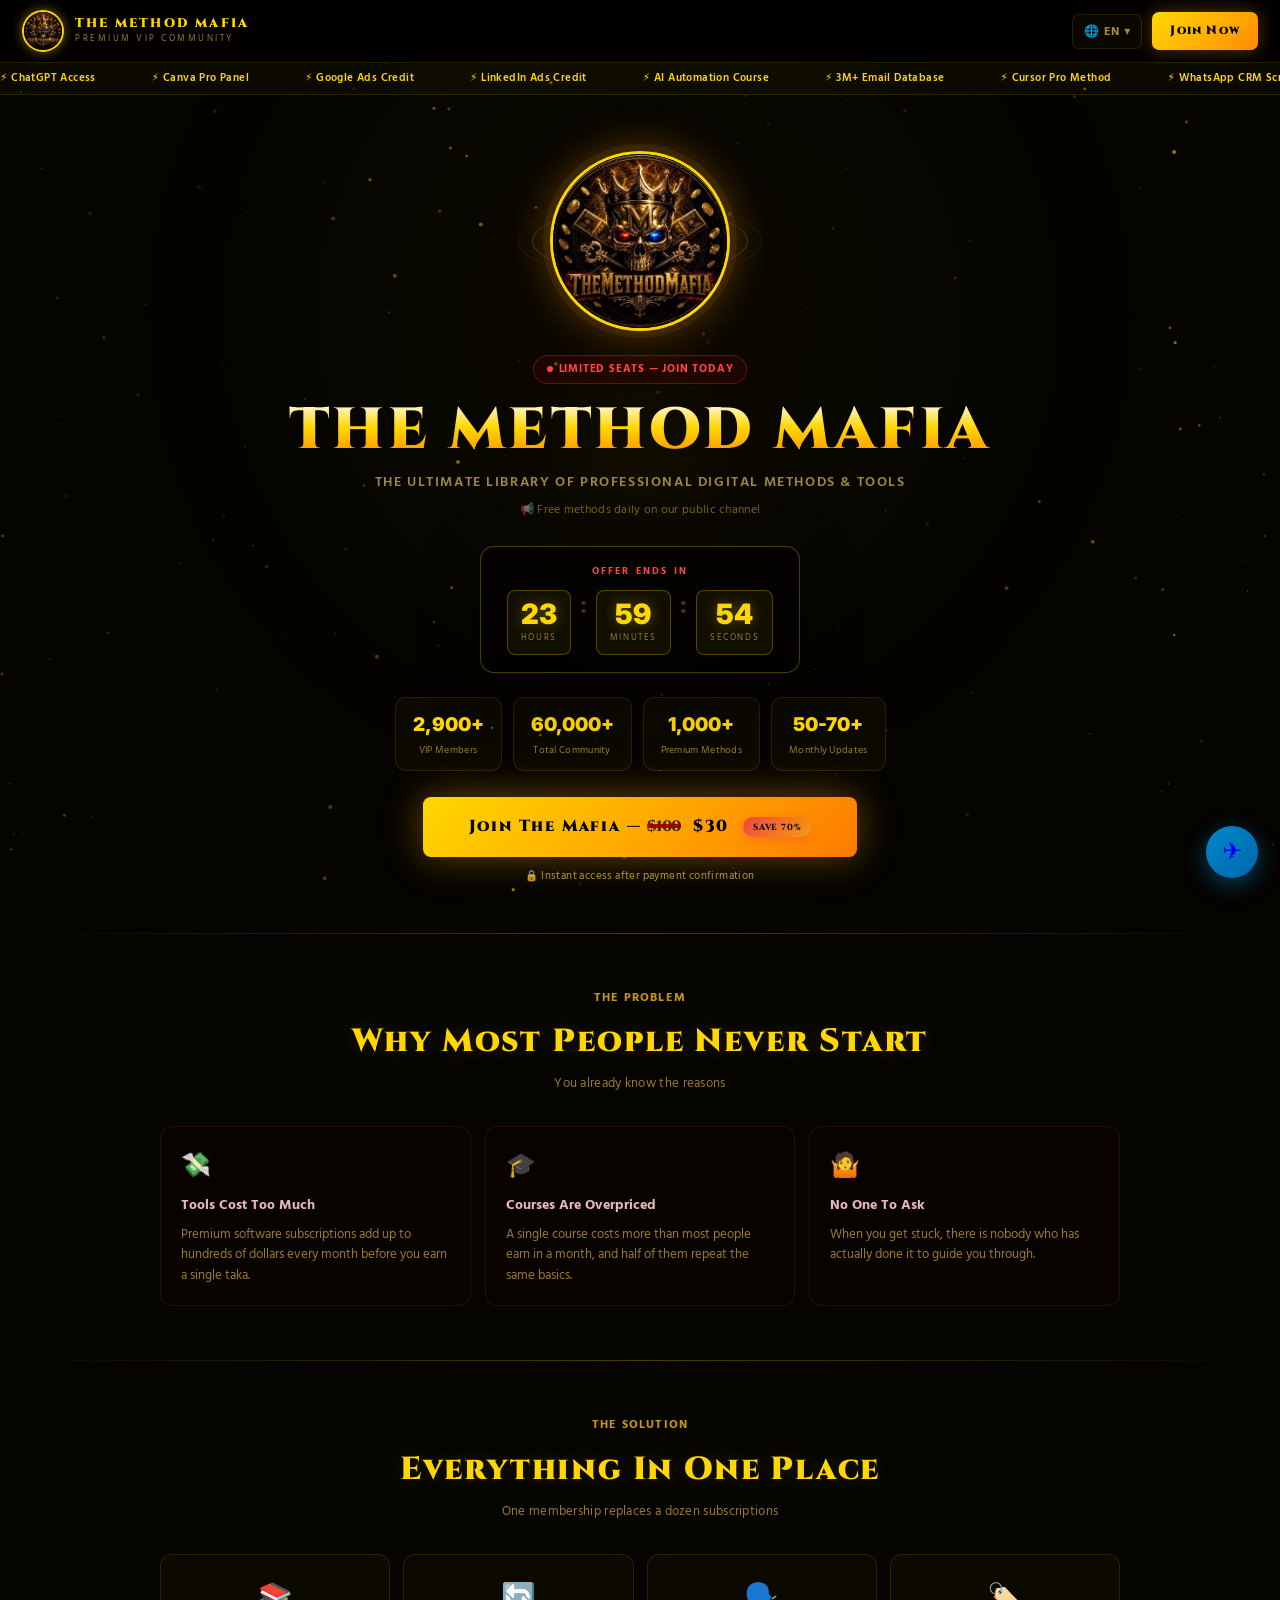
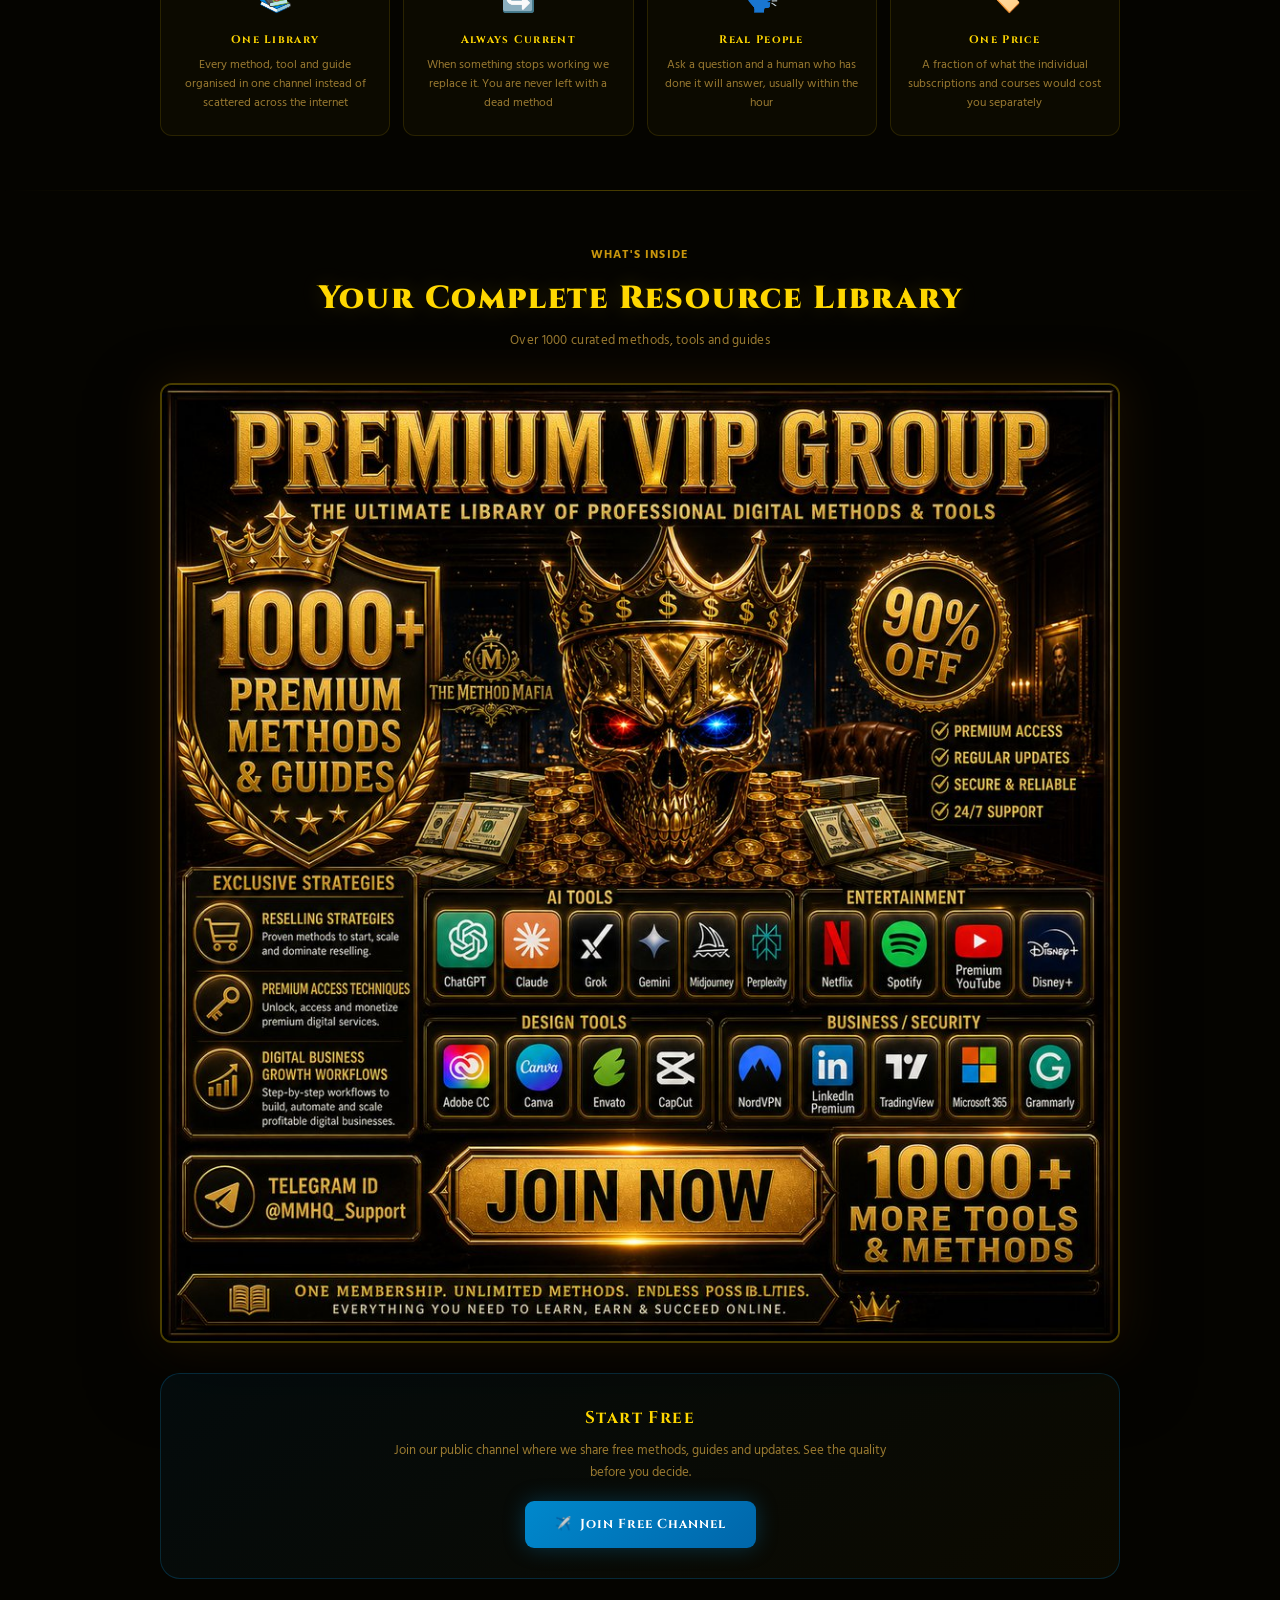
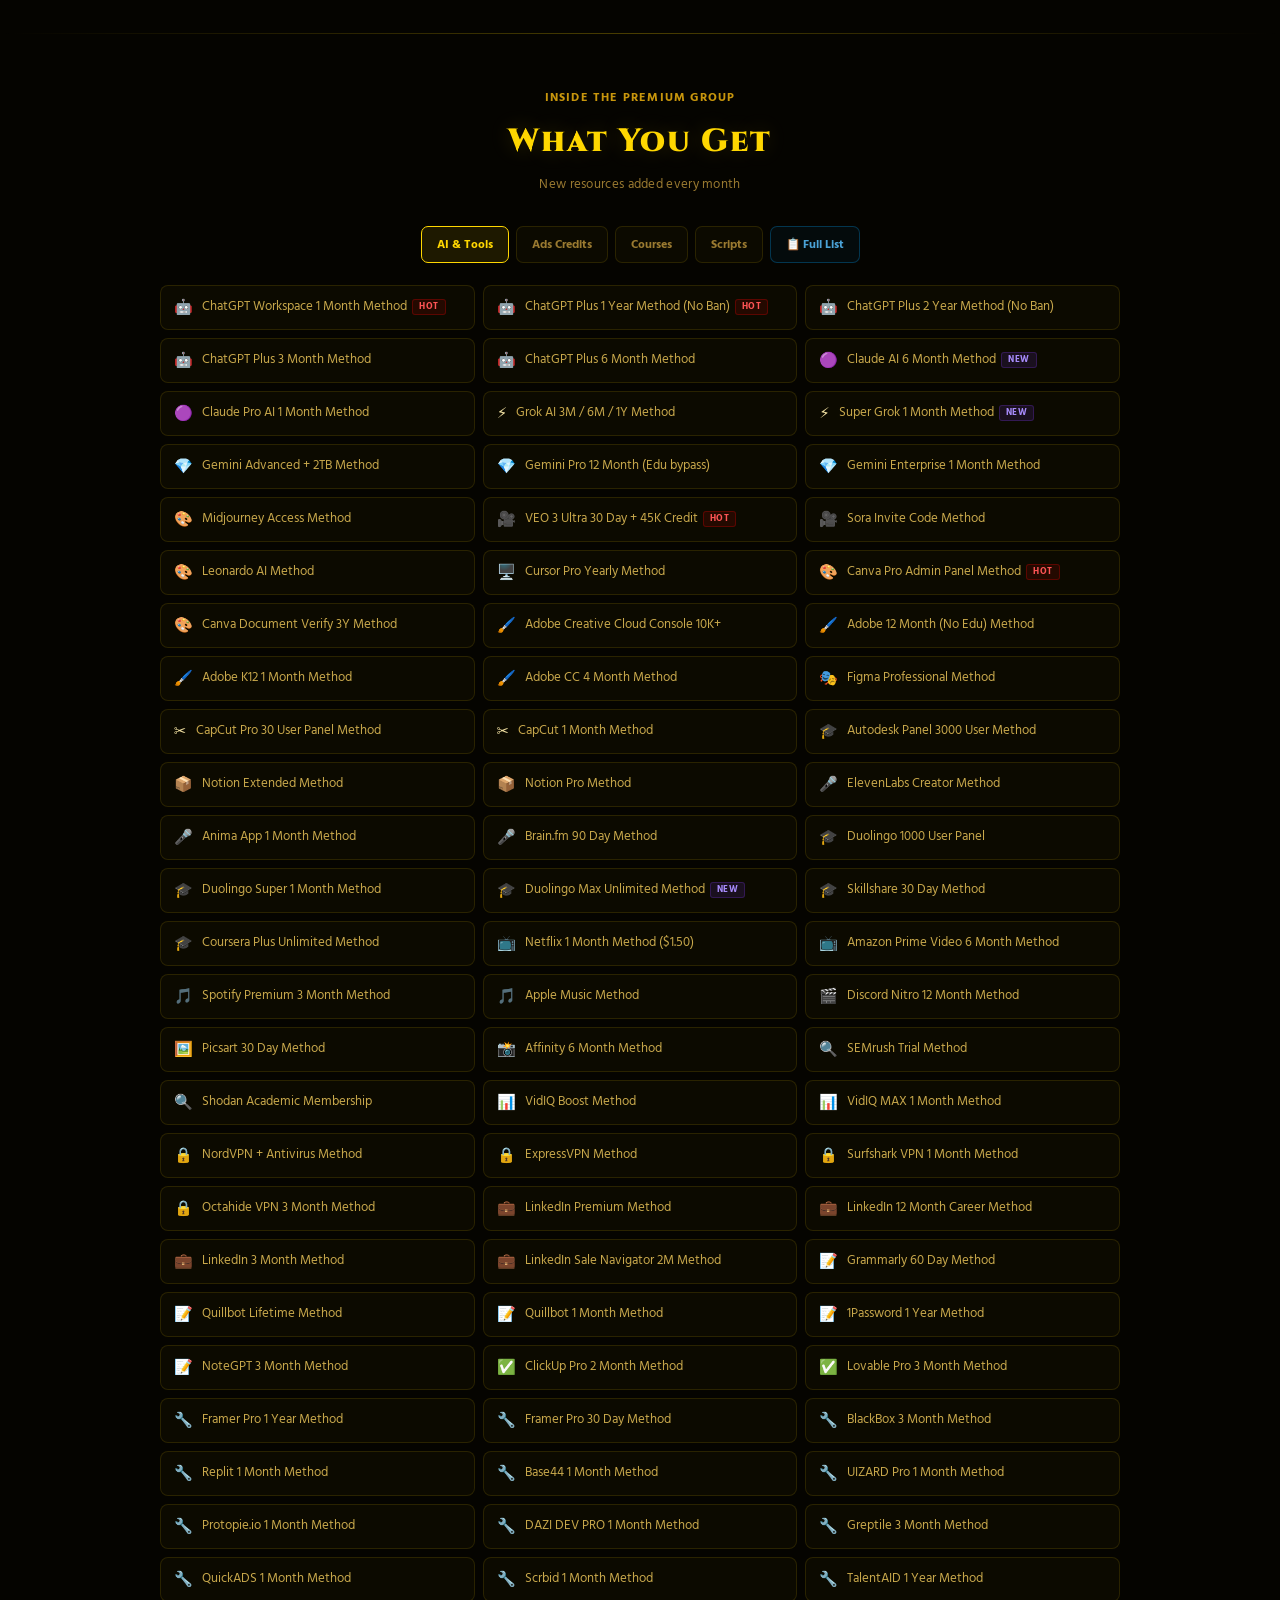
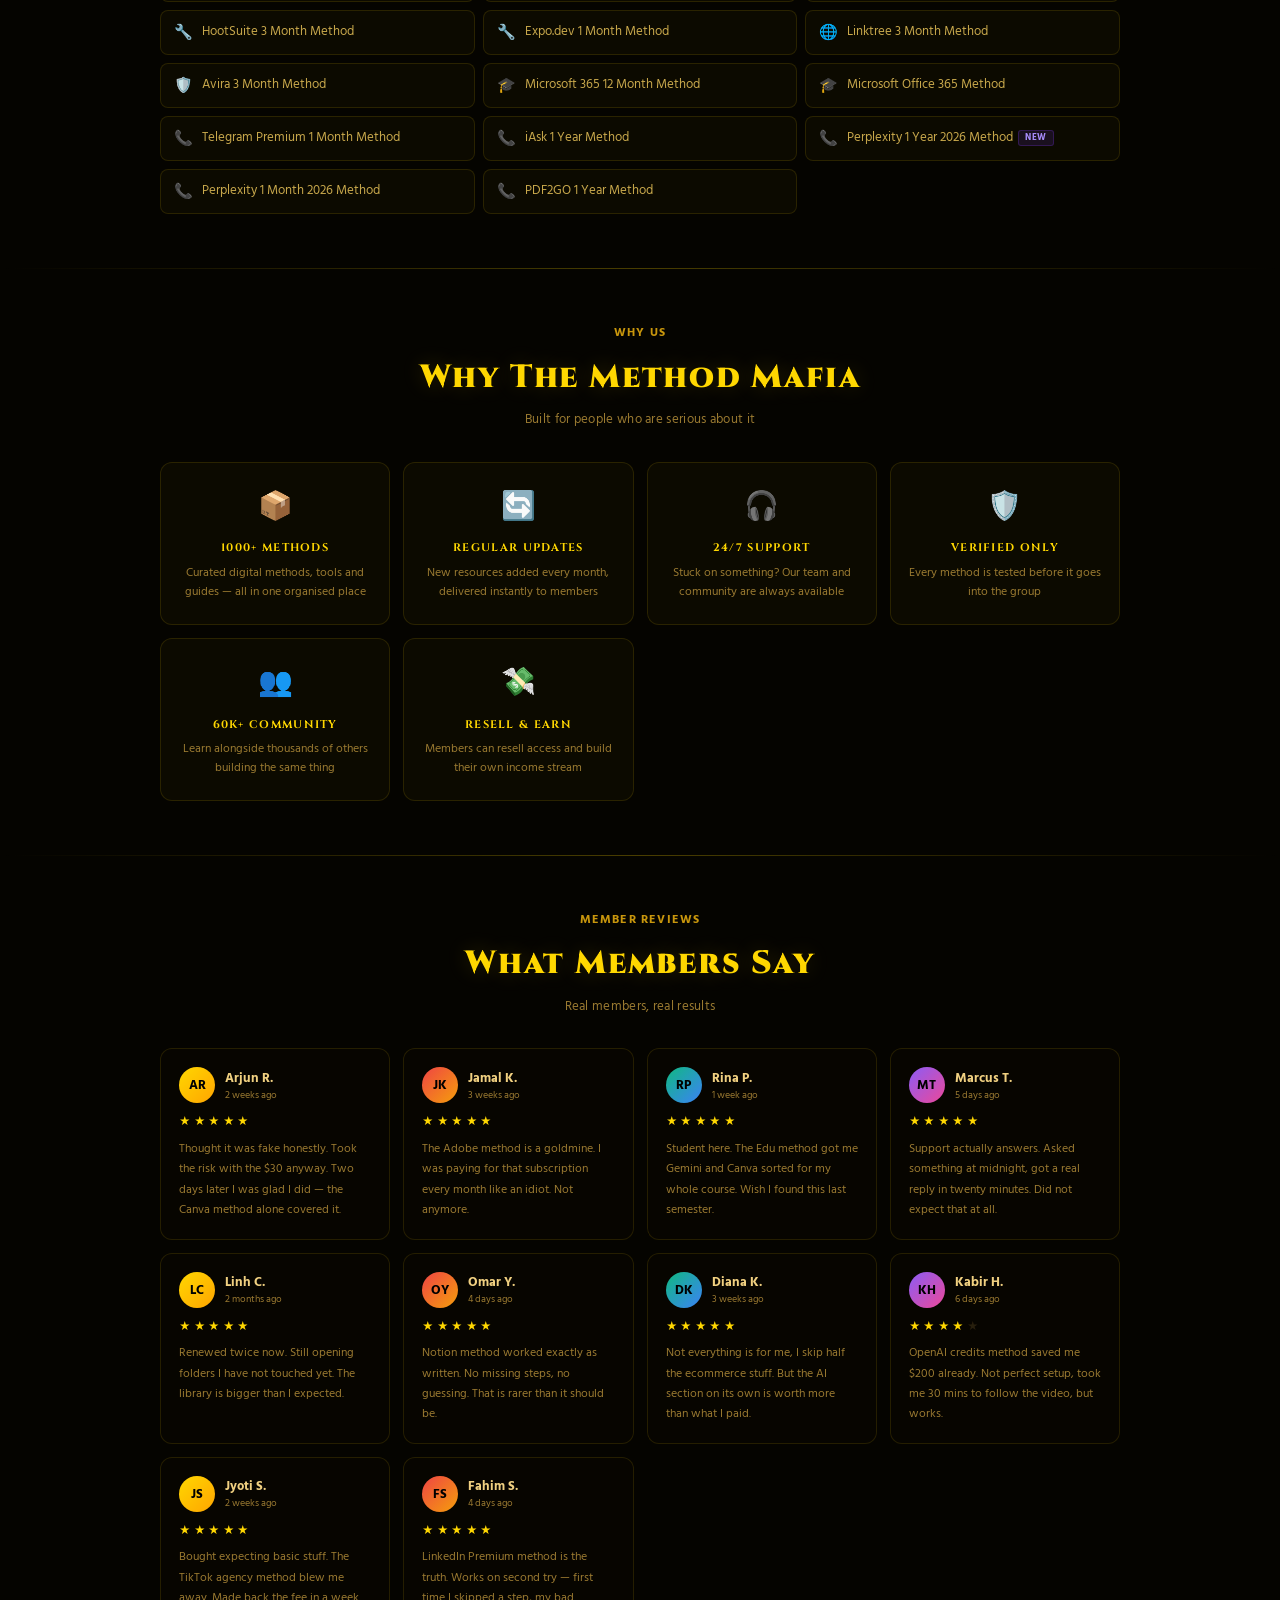
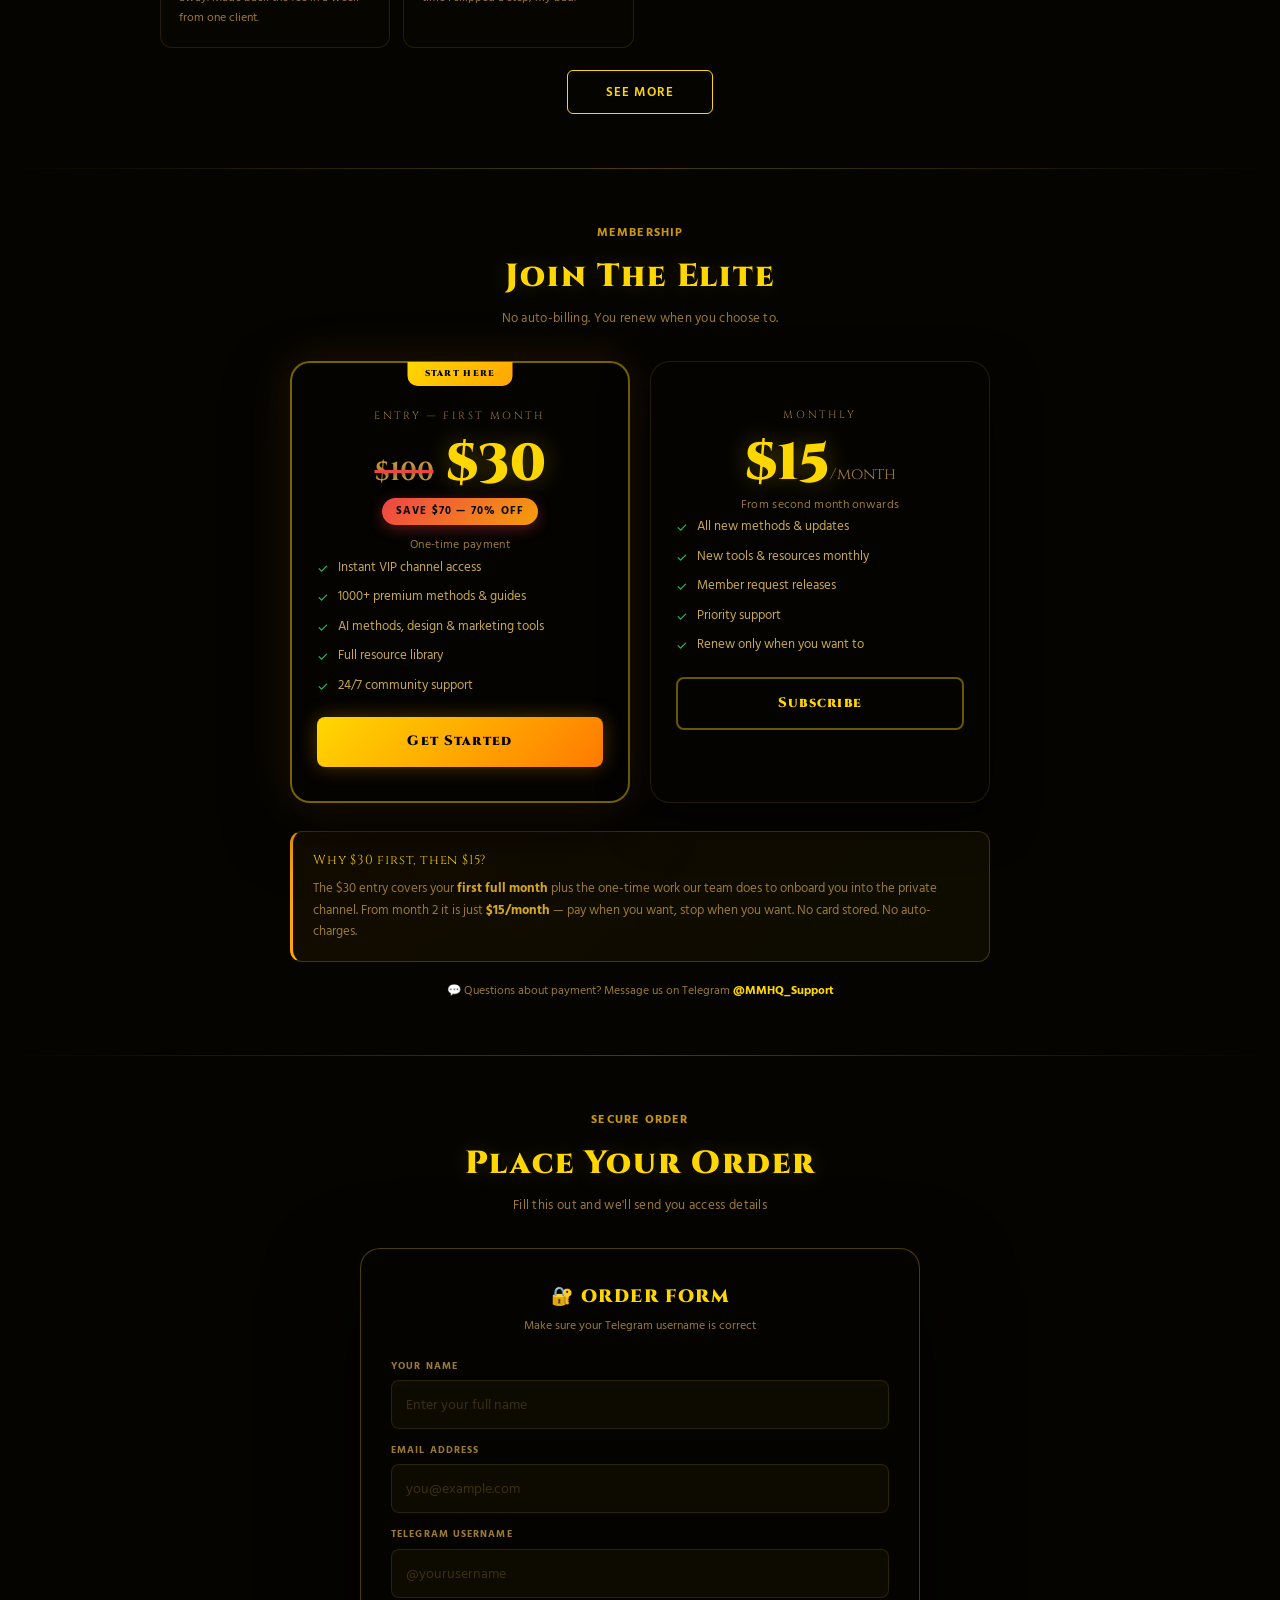
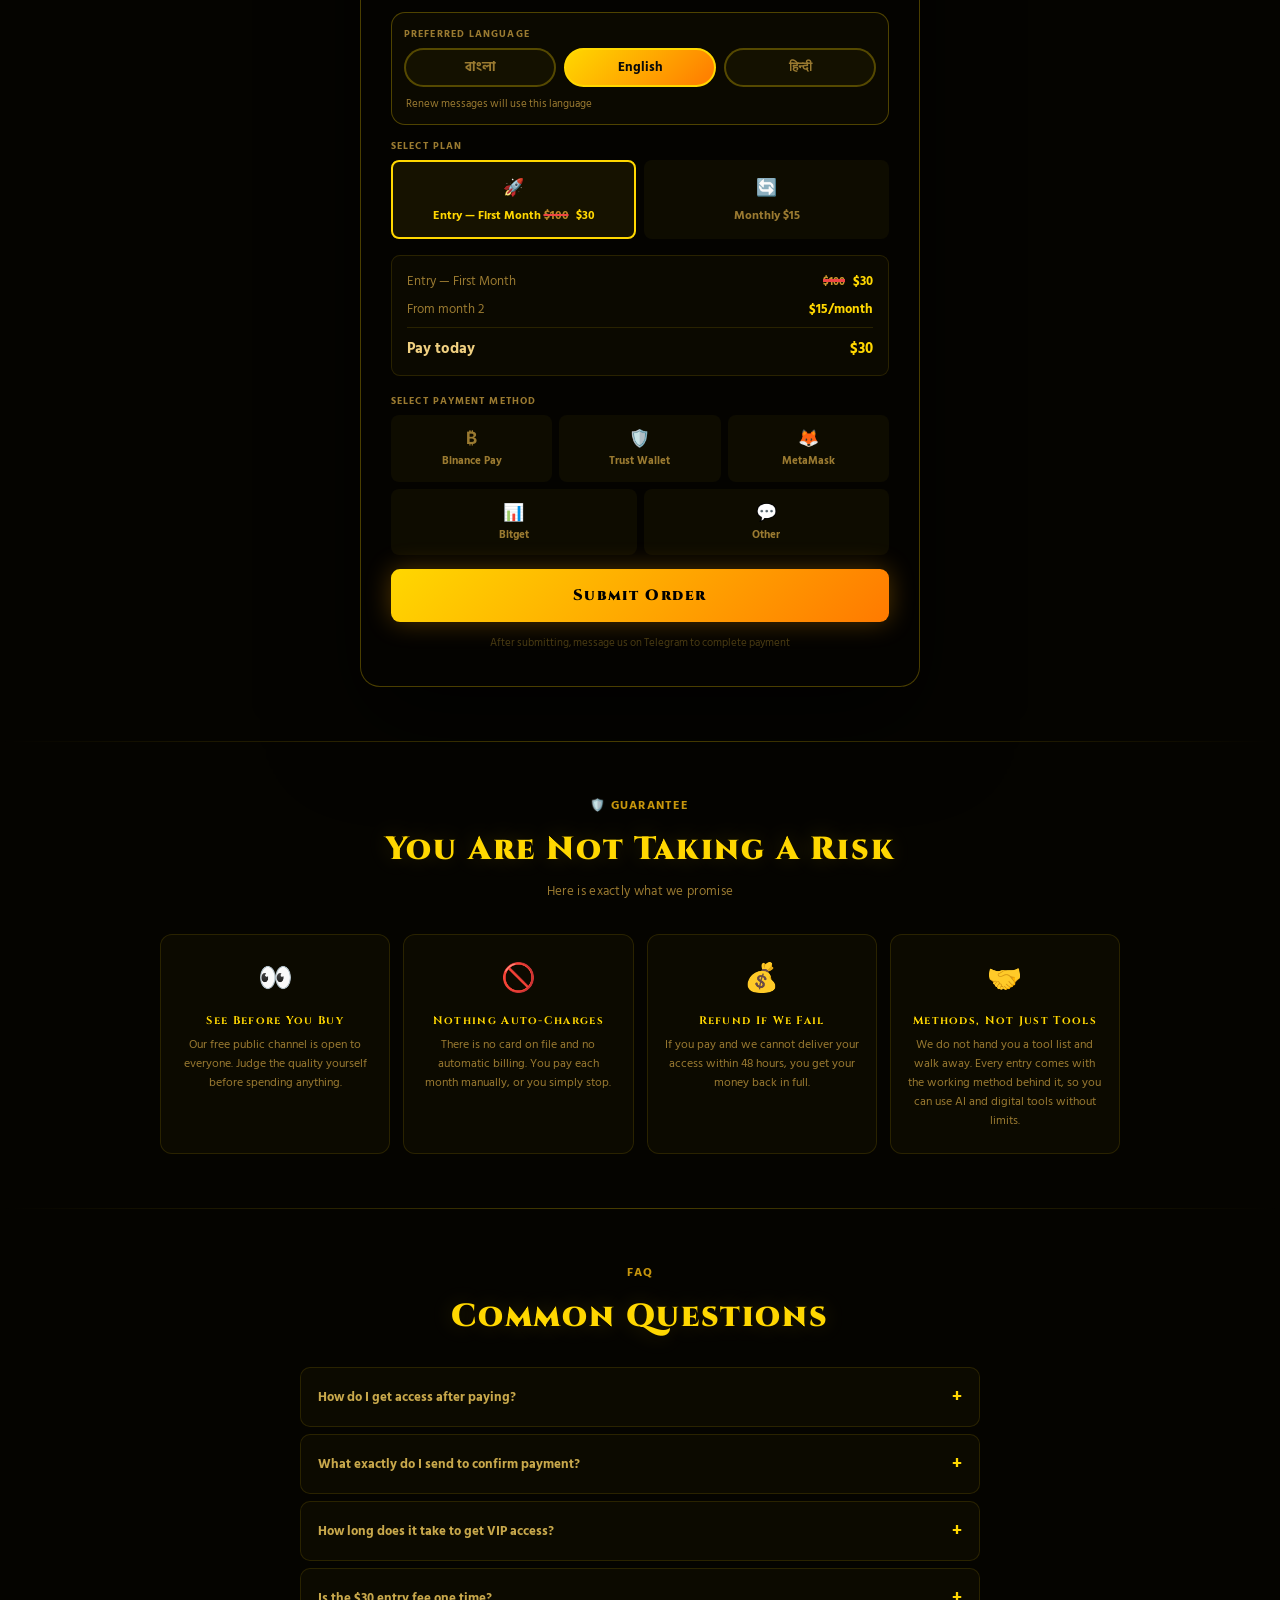
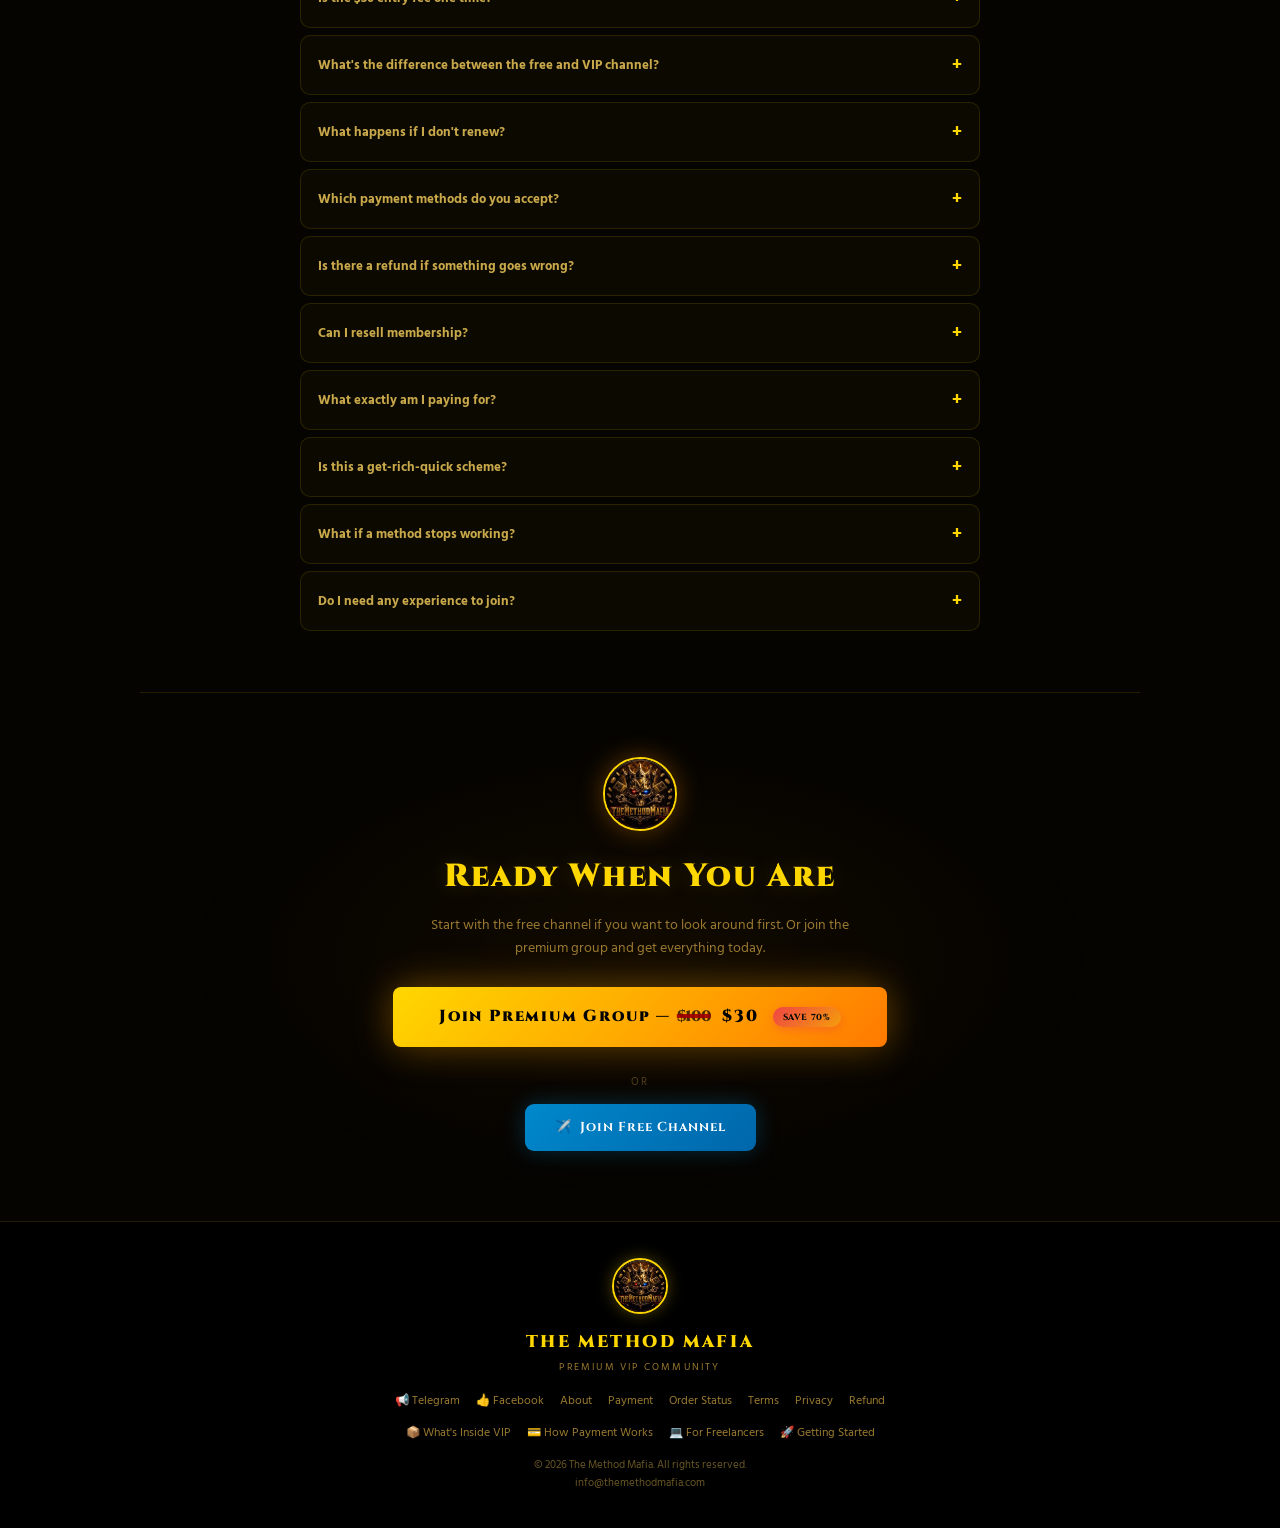
==== commit 51e964f1: "Restore post-order Support path and keep payment recap visible. After a successful submit, show plan" ====
--- a/index.html
+++ b/index.html
@@ -382,13 +382,23 @@
     <button class="submit-btn" id="submitBtn" onclick="submitOrder()" data-t="btnSubmit">Submit Order</button>
     <p class="form-footer" data-t="formFooter"></p>
 
-    <!-- A1/A5: Next steps after ordering -->
-    <div class="next-steps-box" style="margin-top:18px">
-      <div class="next-steps-title" data-t="nextStepsTitle">✅ What happens next</div>
-      <div class="next-step" data-t="nextStep1"></div>
-      <div class="next-step" data-t="nextStep2"></div>
-      <div class="next-step" data-t="nextStep3"></div>
-      <div class="next-steps-note" data-t="nextStepsNote"></div>
+    <!-- Post-submit: plan + payment recap, then Support Telegram -->
+    <div class="order-success" id="orderSuccess" hidden>
+      <div class="next-steps-title" data-t="thankTitle">Order received</div>
+      <p class="order-success-body" data-t="thankBody">Pay to the plan + payment method shown below. Then message <strong>@MMHQ_Support</strong> with your Order ID and payment screenshot (SS).</p>
+      <div class="order-success-recap" role="status" aria-live="polite">
+        <div class="o-row"><span data-t="thankOrderId">Order ID</span><strong class="o-gold" id="okOrderId"></strong></div>
+        <div class="o-row"><span data-t="thankPlan">Plan</span><strong class="o-gold" id="okPlan"></strong></div>
+        <div class="o-row total"><span data-t="thankPay">Pay via</span><strong class="o-gold" id="okPay"></strong></div>
+      </div>
+      <a class="tg-support-btn" id="okTgBtn" href="https://t.me/MMHQ_Support" target="_blank" rel="noopener">✈️ <span data-t="thankTgBtn">Message @MMHQ_Support on Telegram</span></a>
+      <div class="next-steps-box" style="margin-top:16px">
+        <div class="next-steps-title" data-t="nextStepsTitle">✅ What happens next</div>
+        <div class="next-step" data-t="nextStep1"></div>
+        <div class="next-step" data-t="nextStep2"></div>
+        <div class="next-step" data-t="nextStep3"></div>
+        <div class="next-steps-note" data-t="nextStepsNote"></div>
+      </div>
     </div>
   </div>
 </section>
@@ -500,6 +510,7 @@
 <script src="js/translations.js"></script>
 <script src="js/pages.js"></script>
 <script src="js/sheet-client.js"></script>
+<script src="js/order-flow.js"></script>
 <script src="js/main.js"></script>
 </body>
 </html>
--- a/css/style.css
+++ b/css/style.css
@@ -830,7 +830,46 @@
 .upsell-text{font-size:12.5px;color:var(--gold-dim);line-height:1.75}
 .upsell-text strong{color:#d4a820}
 
-/* ═══ NEXT STEPS BOX (A1/A5) ═══ */
+[hidden]{display:none!important}
+
+/* ═══ POST-ORDER SUCCESS ═══ */
+.order-success{
+  margin-top:18px;
+  background:rgba(34,197,94,.06);
+  border:1px solid rgba(34,197,94,.28);
+  border-radius:var(--radius);
+  padding:20px 18px;
+}
+.order-success-body{
+  font-size:13.5px;color:var(--text-dim);line-height:1.7;margin:0 0 14px;
+}
+.order-success-body strong{color:#e0c880}
+.order-success-recap{
+  background:rgba(255,215,0,.04);
+  border:1px solid var(--line);
+  border-radius:9px;
+  padding:14px 15px;
+  margin-bottom:14px;
+}
+.order-success.is-dupe{
+  background:rgba(255,215,0,.06);
+  border-color:rgba(255,215,0,.35);
+}
+.tg-support-btn{
+  display:flex;align-items:center;justify-content:center;gap:8px;
+  width:100%;min-height:48px;
+  background:linear-gradient(135deg,#0088cc,#0066aa);color:#fff;
+  padding:16px 18px;border-radius:9px;
+  font-family:var(--font-display);font-size:14px;font-weight:800;letter-spacing:.6px;
+  text-align:center;text-decoration:none;
+  box-shadow:0 0 22px rgba(0,136,204,.32);transition:.2s;
+}
+.tg-support-btn:hover{transform:translateY(-2px);box-shadow:0 0 38px rgba(0,136,204,.55);color:#fff}
+.order-success.tg-blocked .tg-support-btn{
+  min-height:56px;font-size:15.5px;letter-spacing:.8px;
+  box-shadow:0 0 28px rgba(0,136,204,.5);
+  outline:2px solid #7ec8ff;
+}
 .next-steps-box{
   background:rgba(34,197,94,.05);
   border:1px solid rgba(34,197,94,.22);
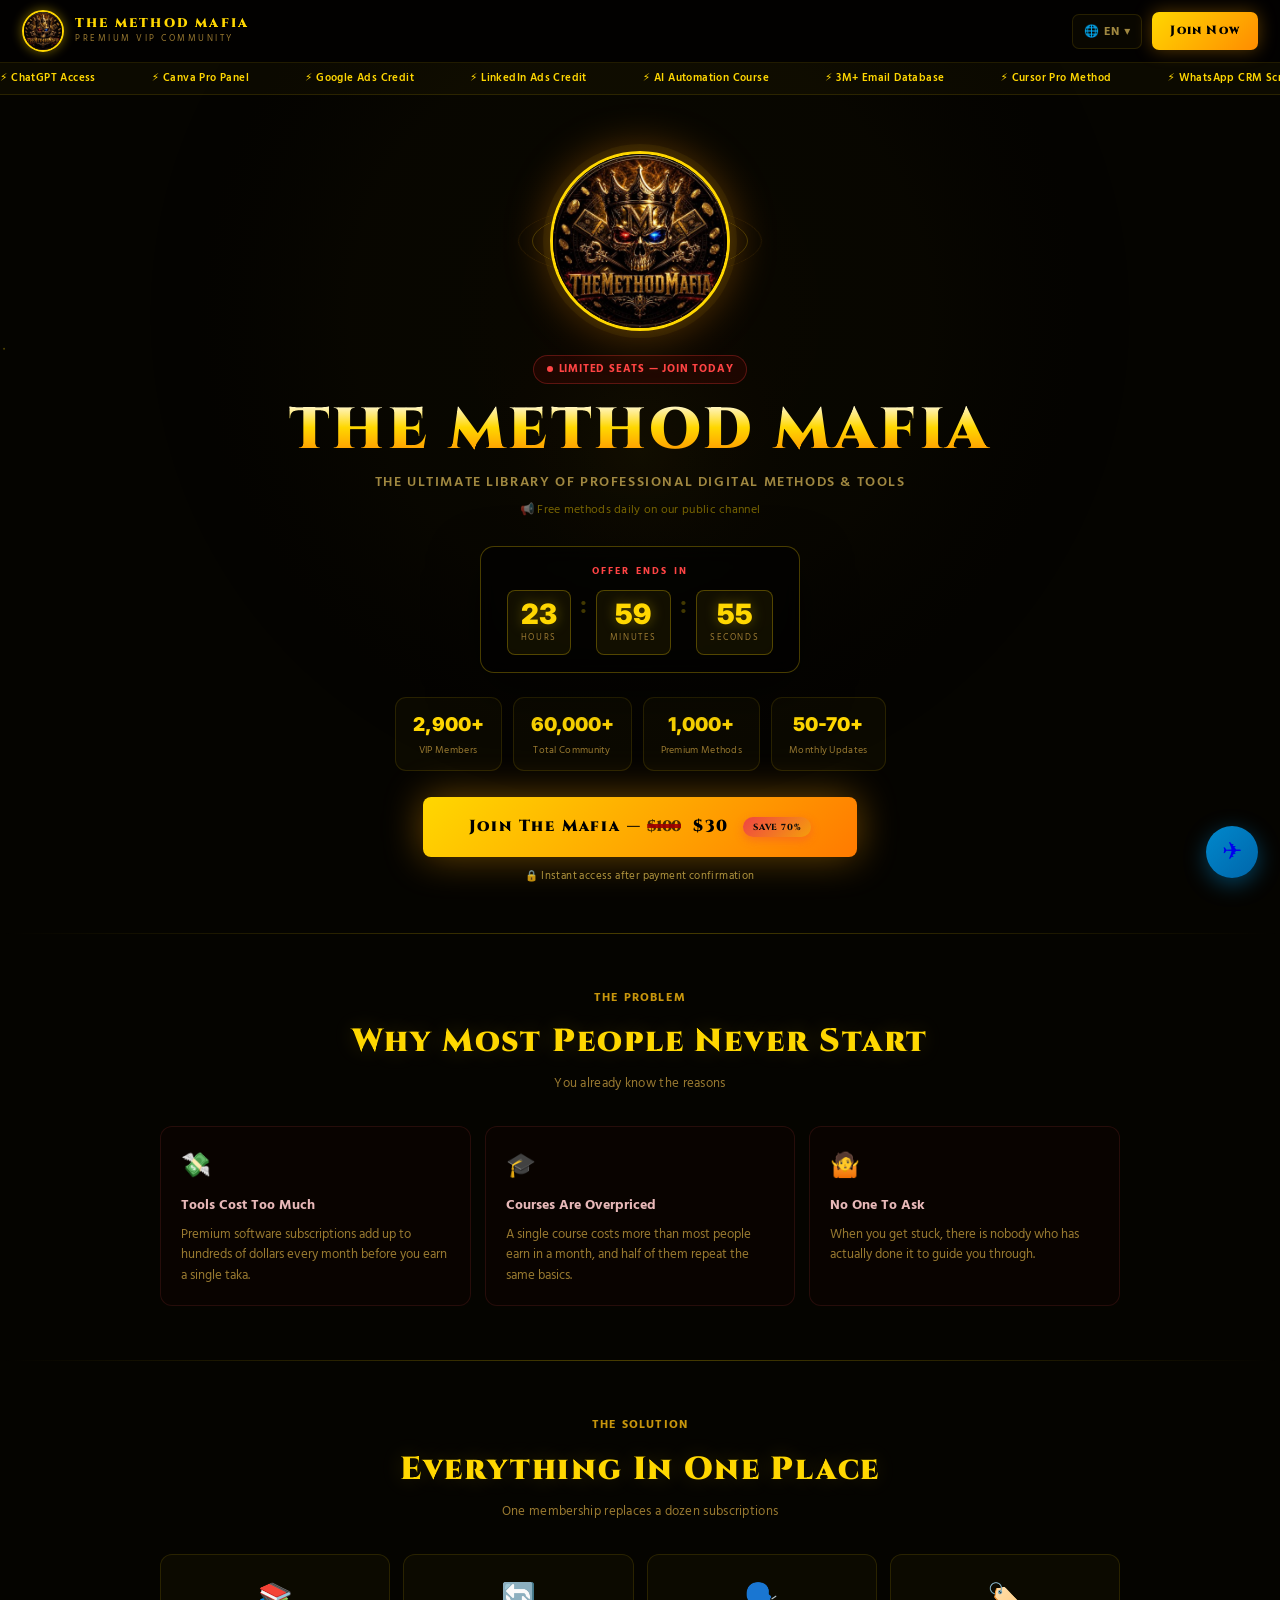
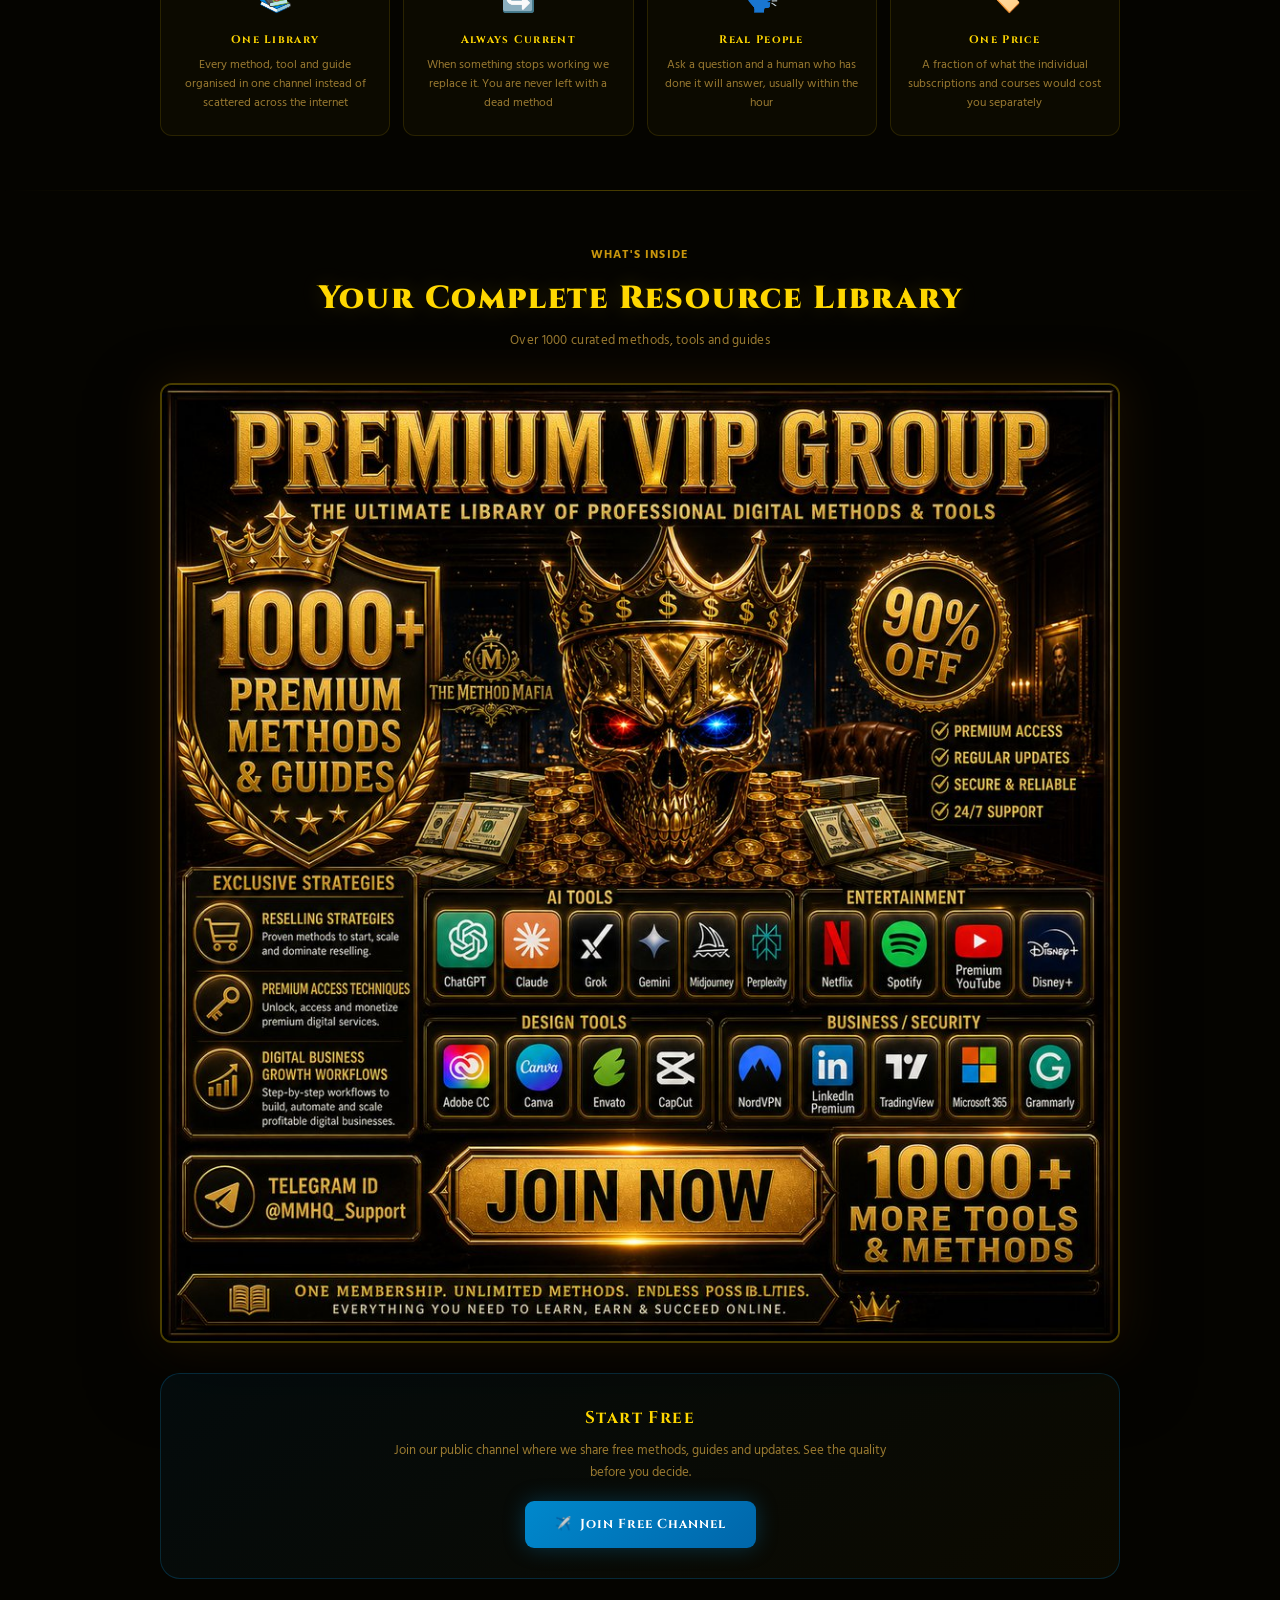
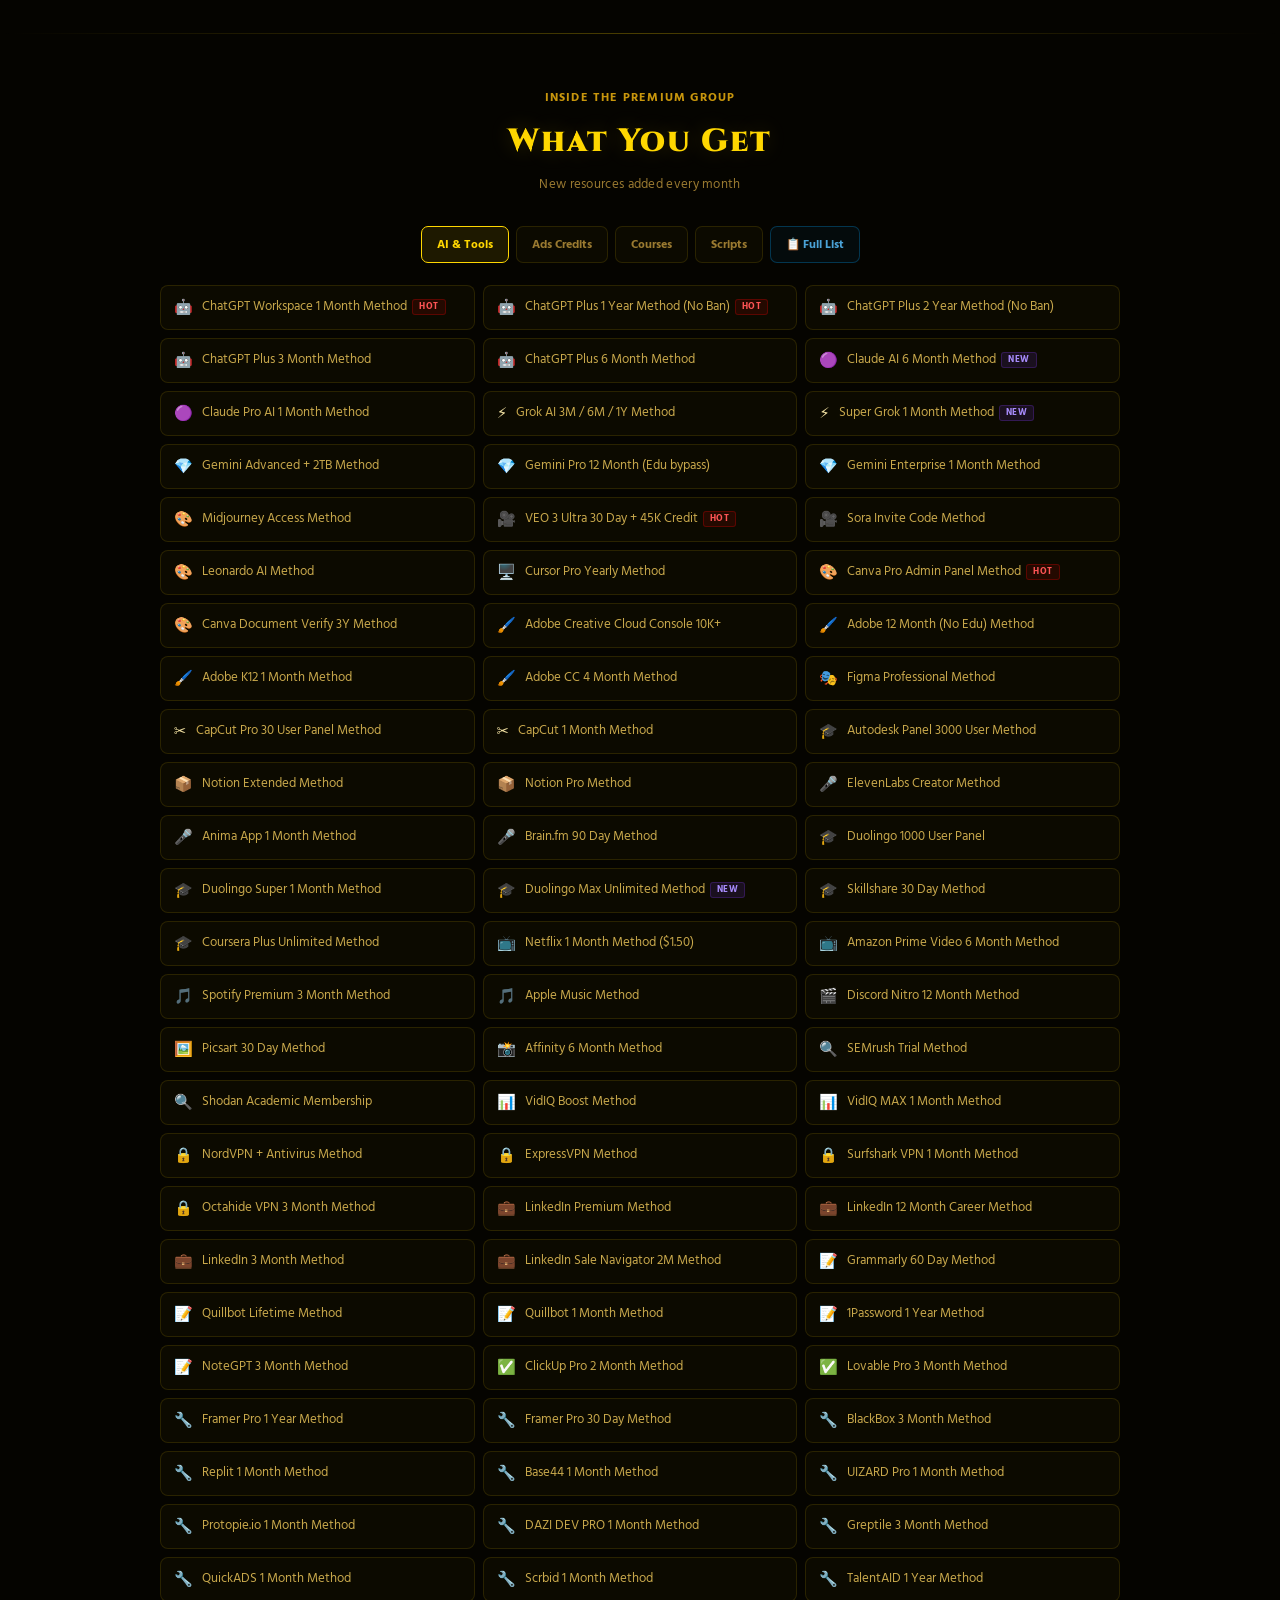
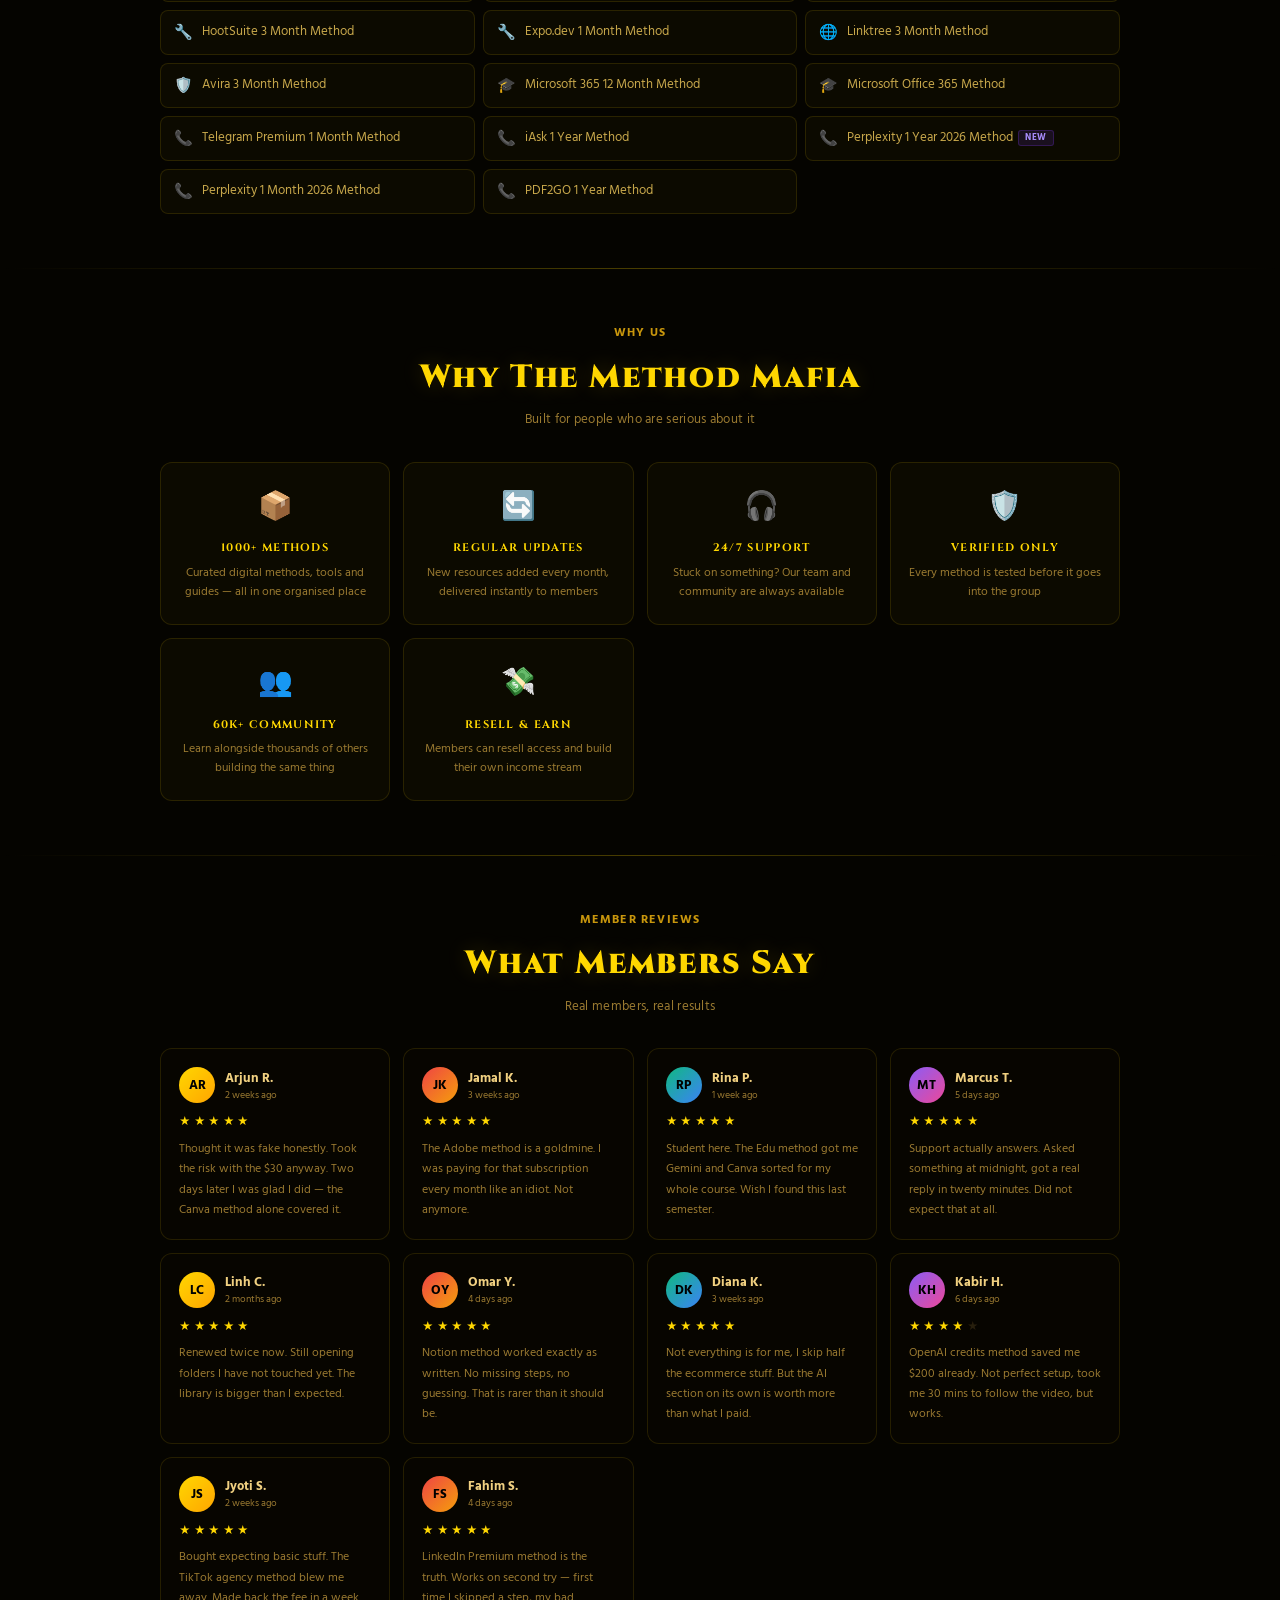
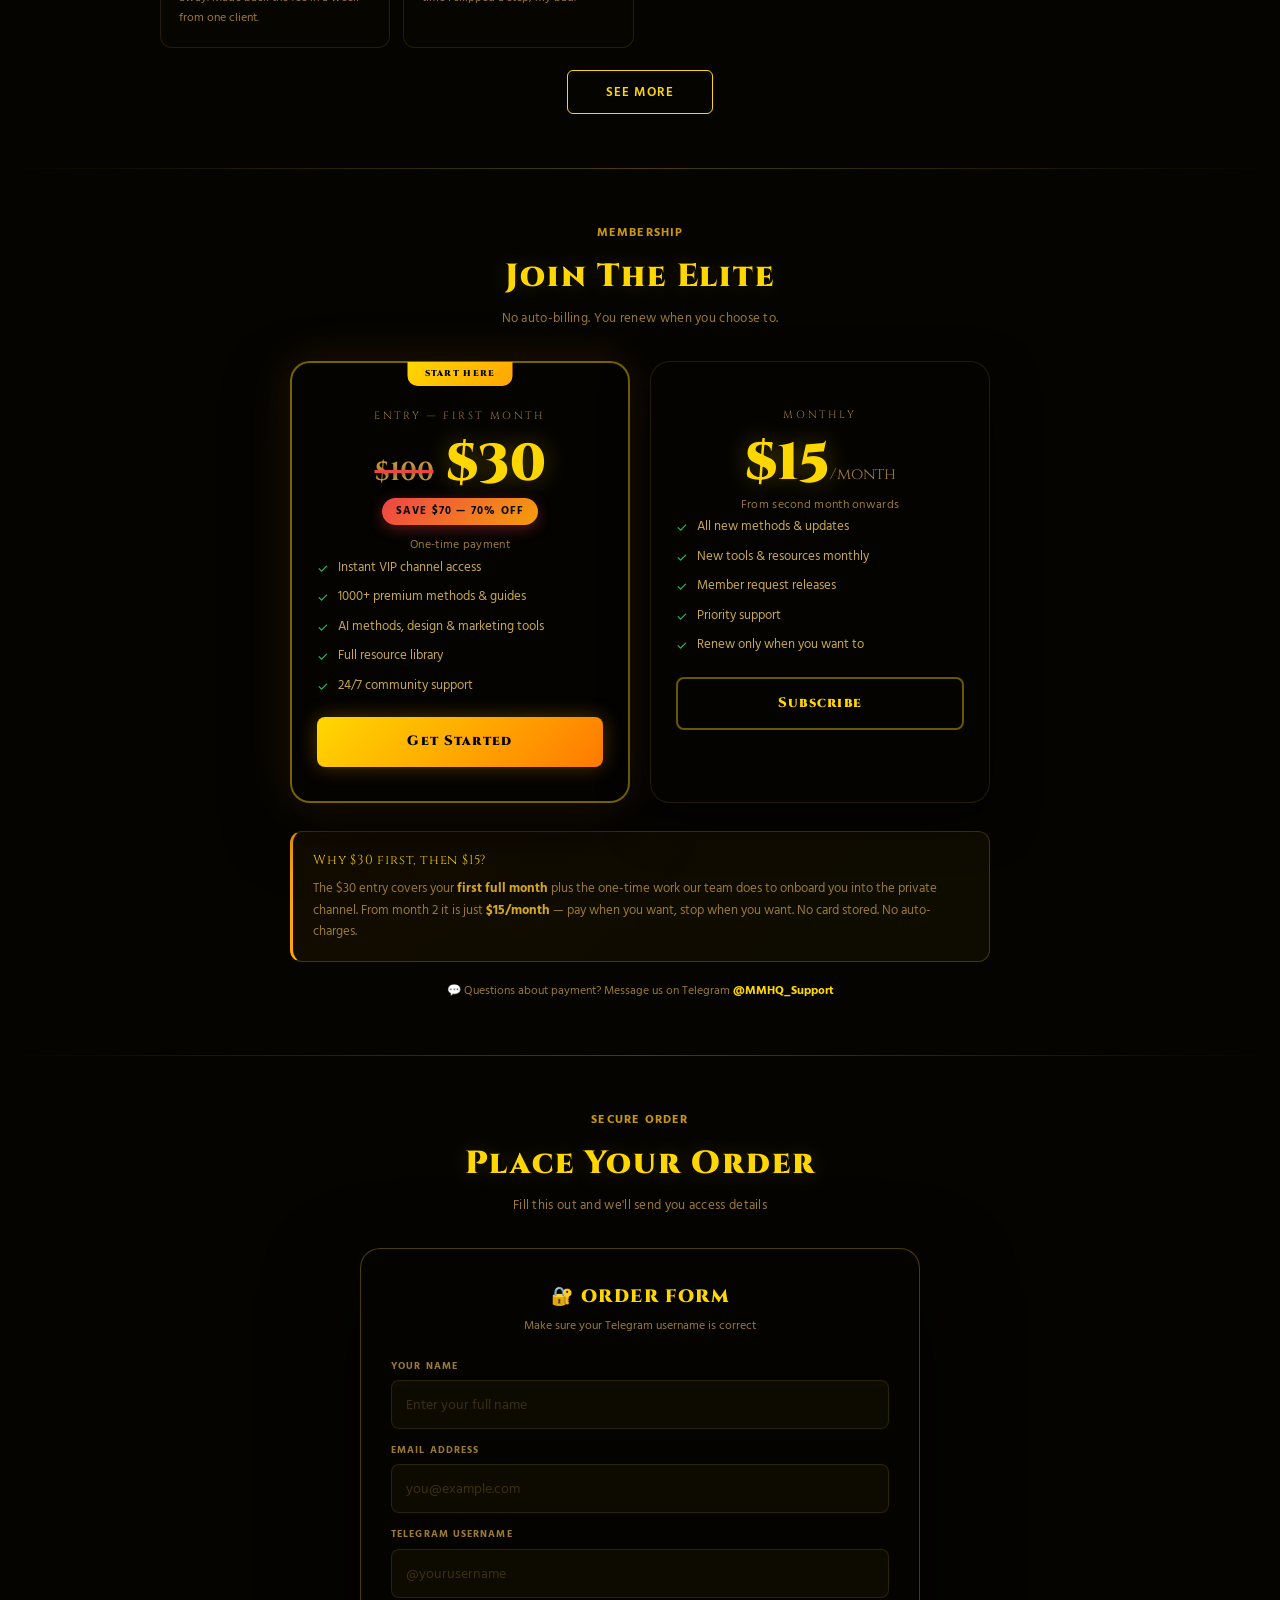
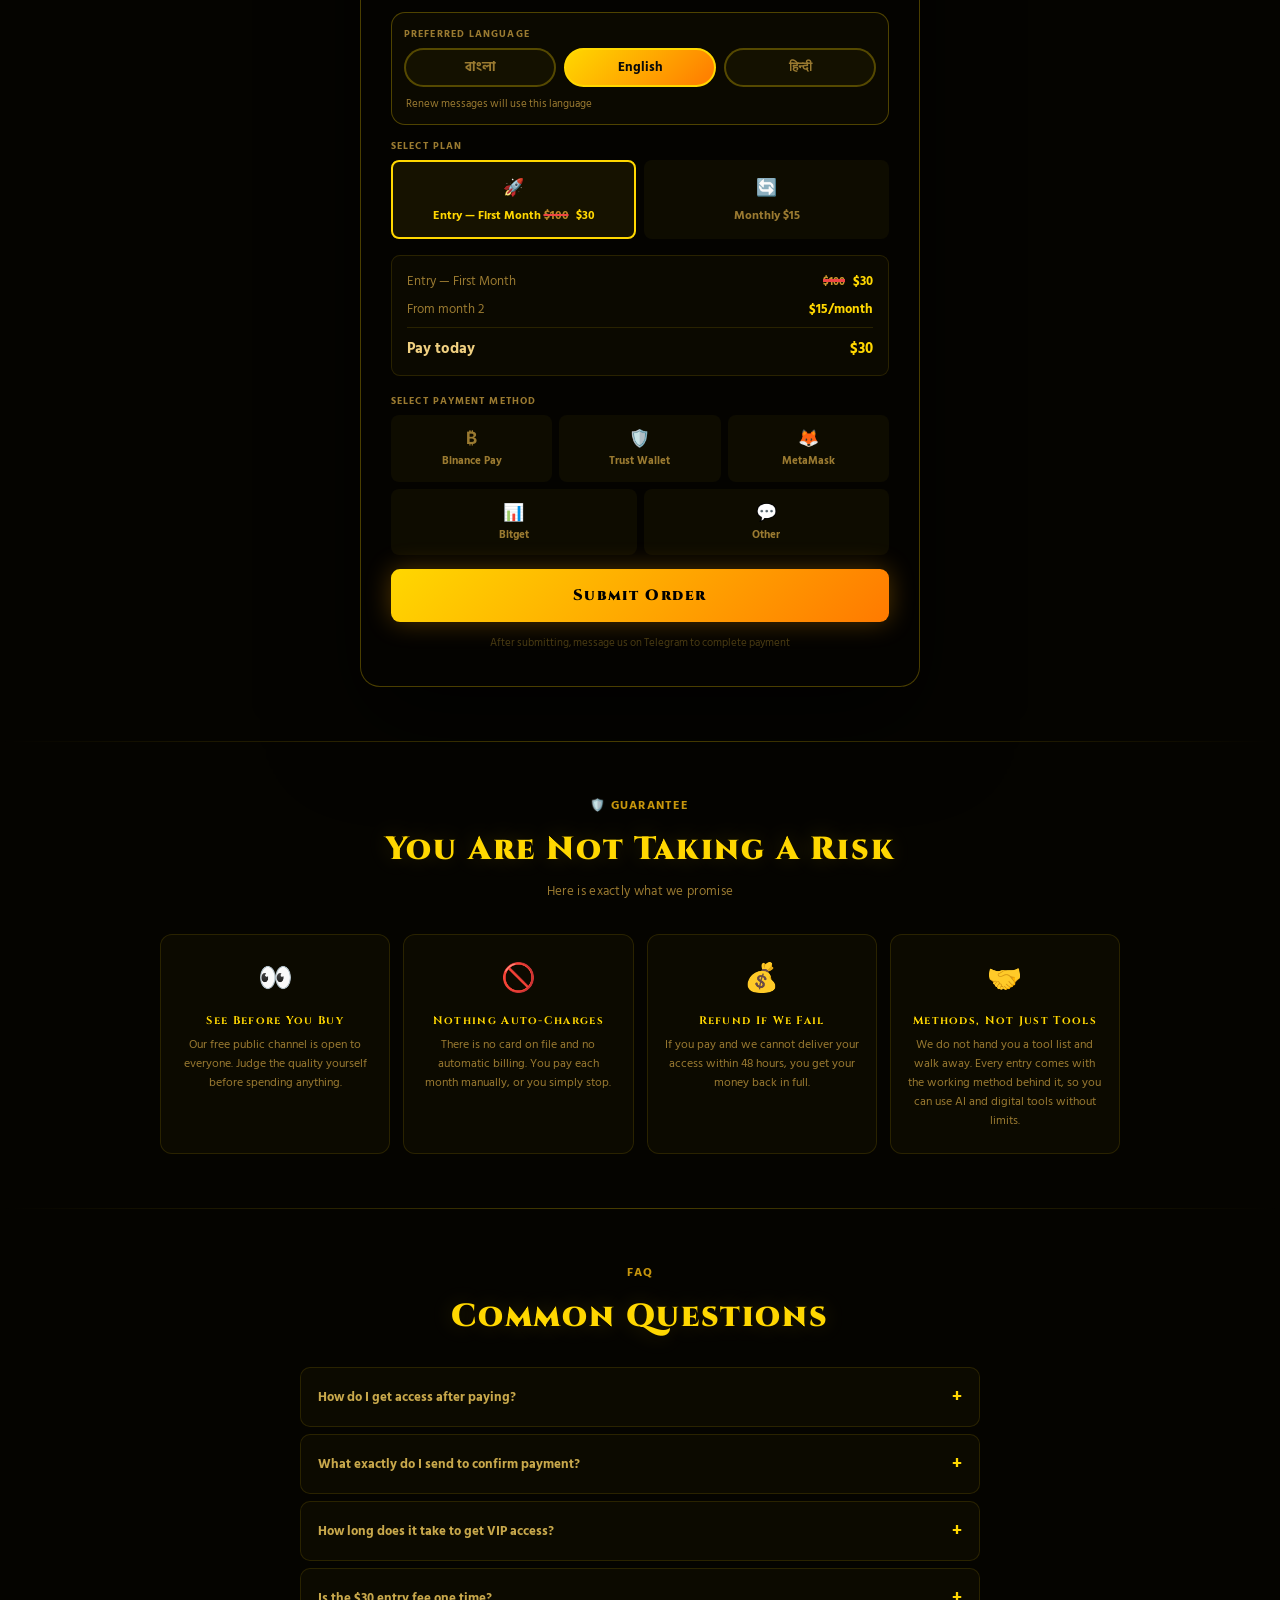
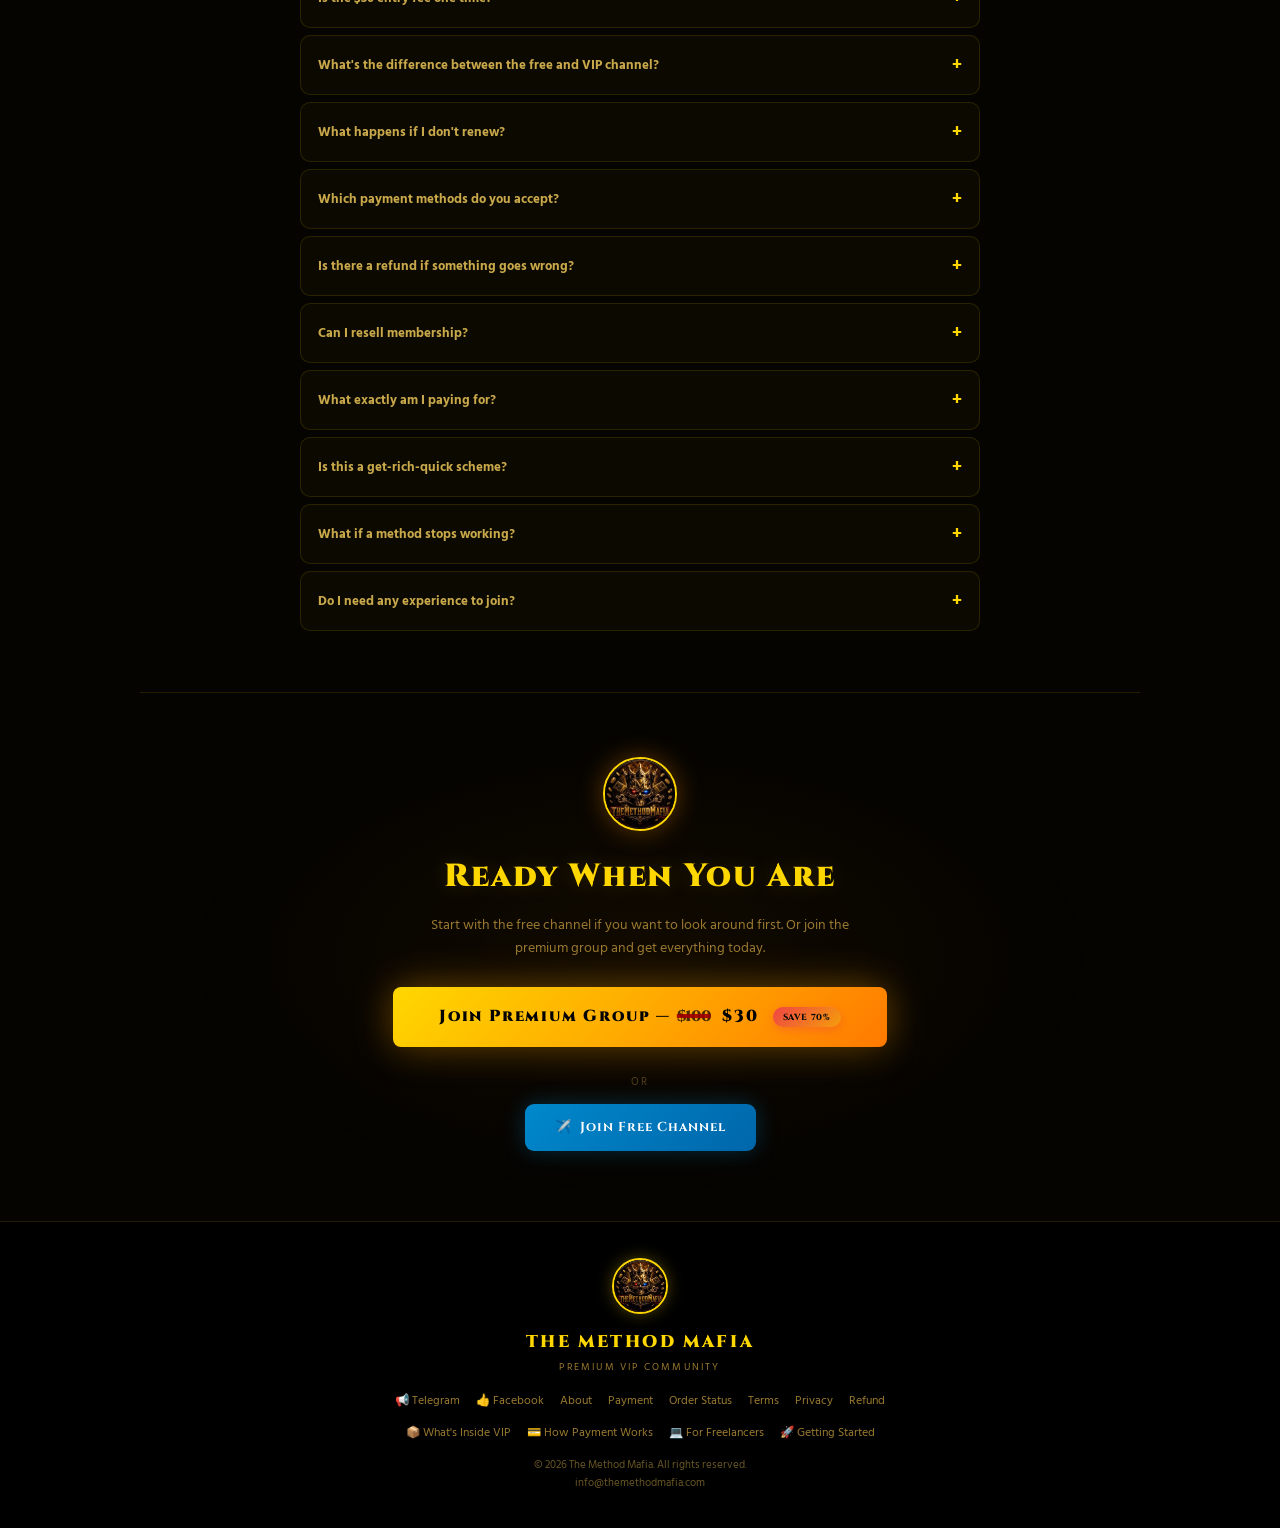
==== commit 63649735: "Clarify pending-order copy and keep shared next-step strings intact. Pending duplicates now use dedi" ====
--- a/index.html
+++ b/index.html
@@ -394,9 +394,9 @@
       <a class="tg-support-btn" id="okTgBtn" href="https://t.me/MMHQ_Support" target="_blank" rel="noopener">✈️ <span data-t="thankTgBtn">Message @MMHQ_Support on Telegram</span></a>
       <div class="next-steps-box" style="margin-top:16px">
         <div class="next-steps-title" data-t="nextStepsTitle">✅ What happens next</div>
-        <div class="next-step" data-t="nextStep1"></div>
-        <div class="next-step" data-t="nextStep2"></div>
-        <div class="next-step" data-t="nextStep3"></div>
+        <div class="next-step" data-t="thankStep1"></div>
+        <div class="next-step" data-t="thankStep2"></div>
+        <div class="next-step" data-t="thankStep3"></div>
         <div class="next-steps-note" data-t="nextStepsNote"></div>
       </div>
     </div>
--- a/css/style.css
+++ b/css/style.css
@@ -835,10 +835,11 @@
 /* ═══ POST-ORDER SUCCESS ═══ */
 .order-success{
   margin-top:18px;
+  margin-bottom:28px;
   background:rgba(34,197,94,.06);
   border:1px solid rgba(34,197,94,.28);
   border-radius:var(--radius);
-  padding:20px 18px;
+  padding:20px 18px 24px;
 }
 .order-success-body{
   font-size:13.5px;color:var(--text-dim);line-height:1.7;margin:0 0 14px;
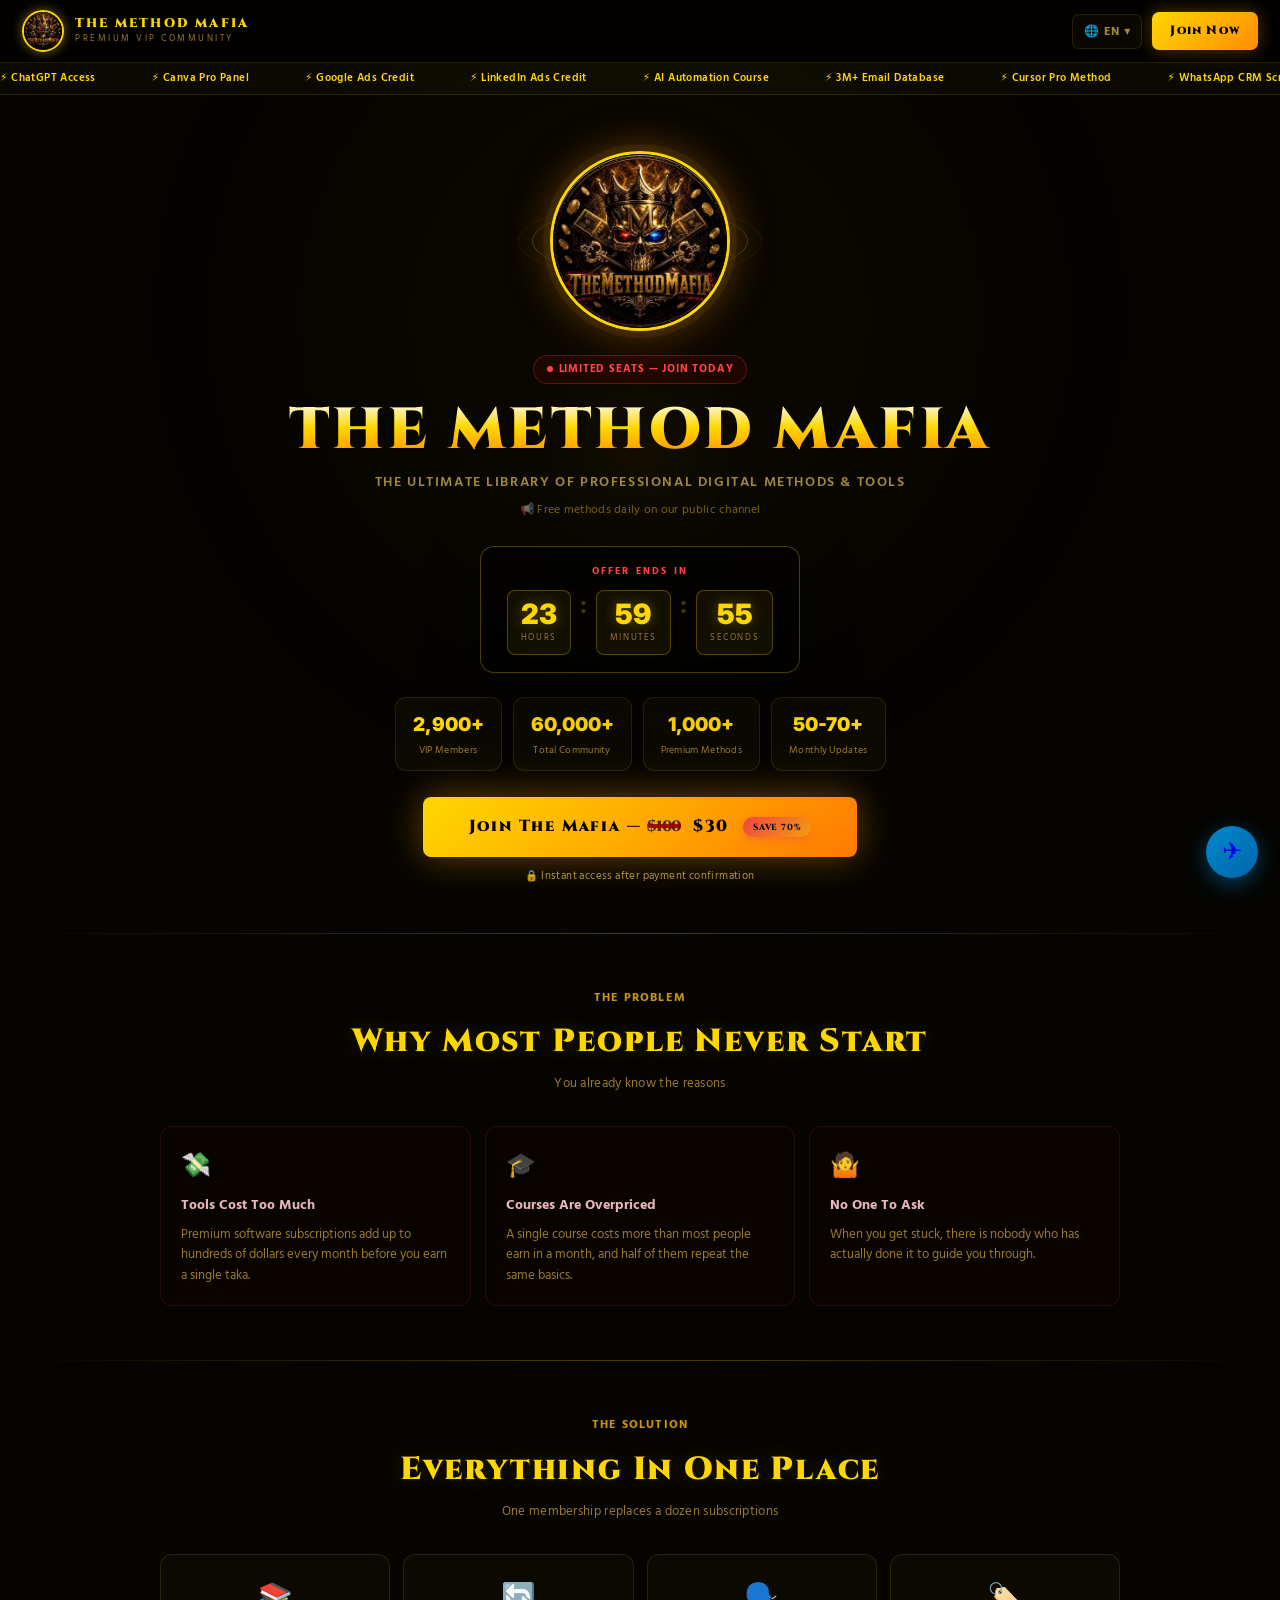
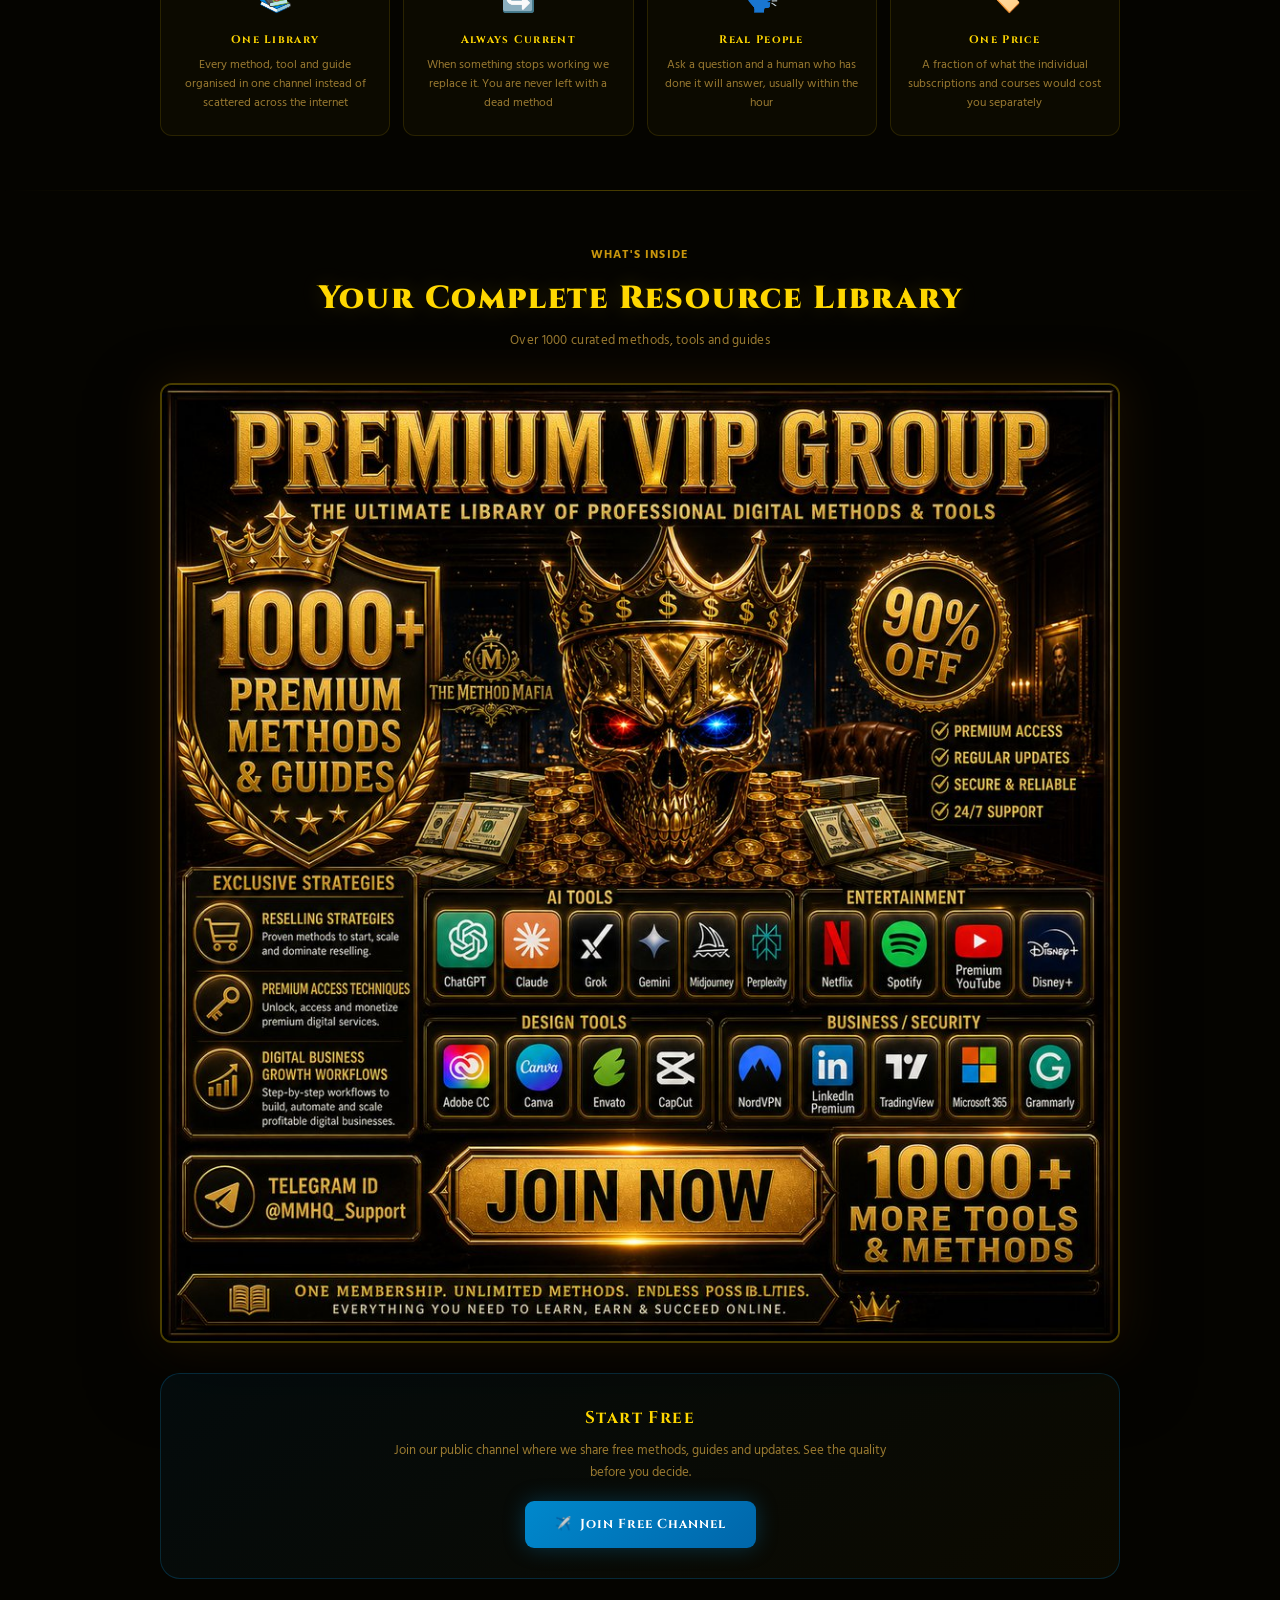
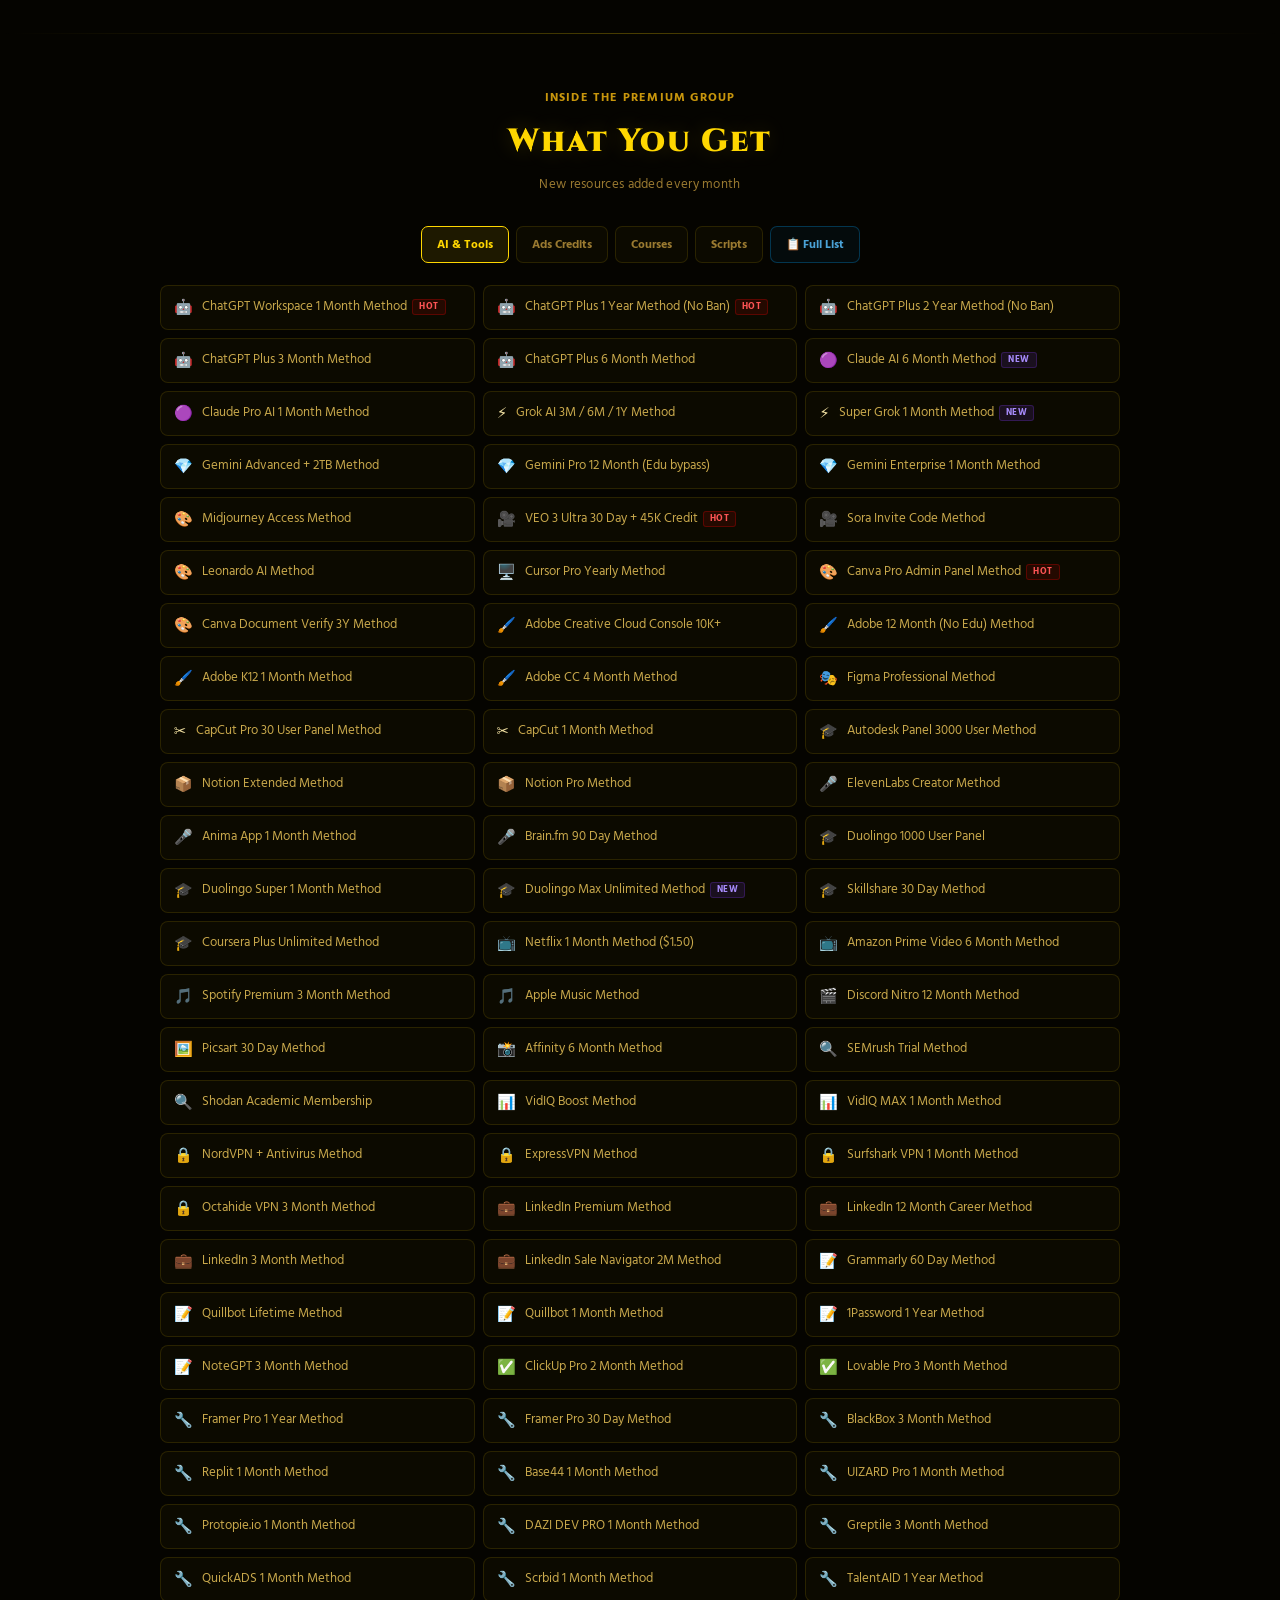
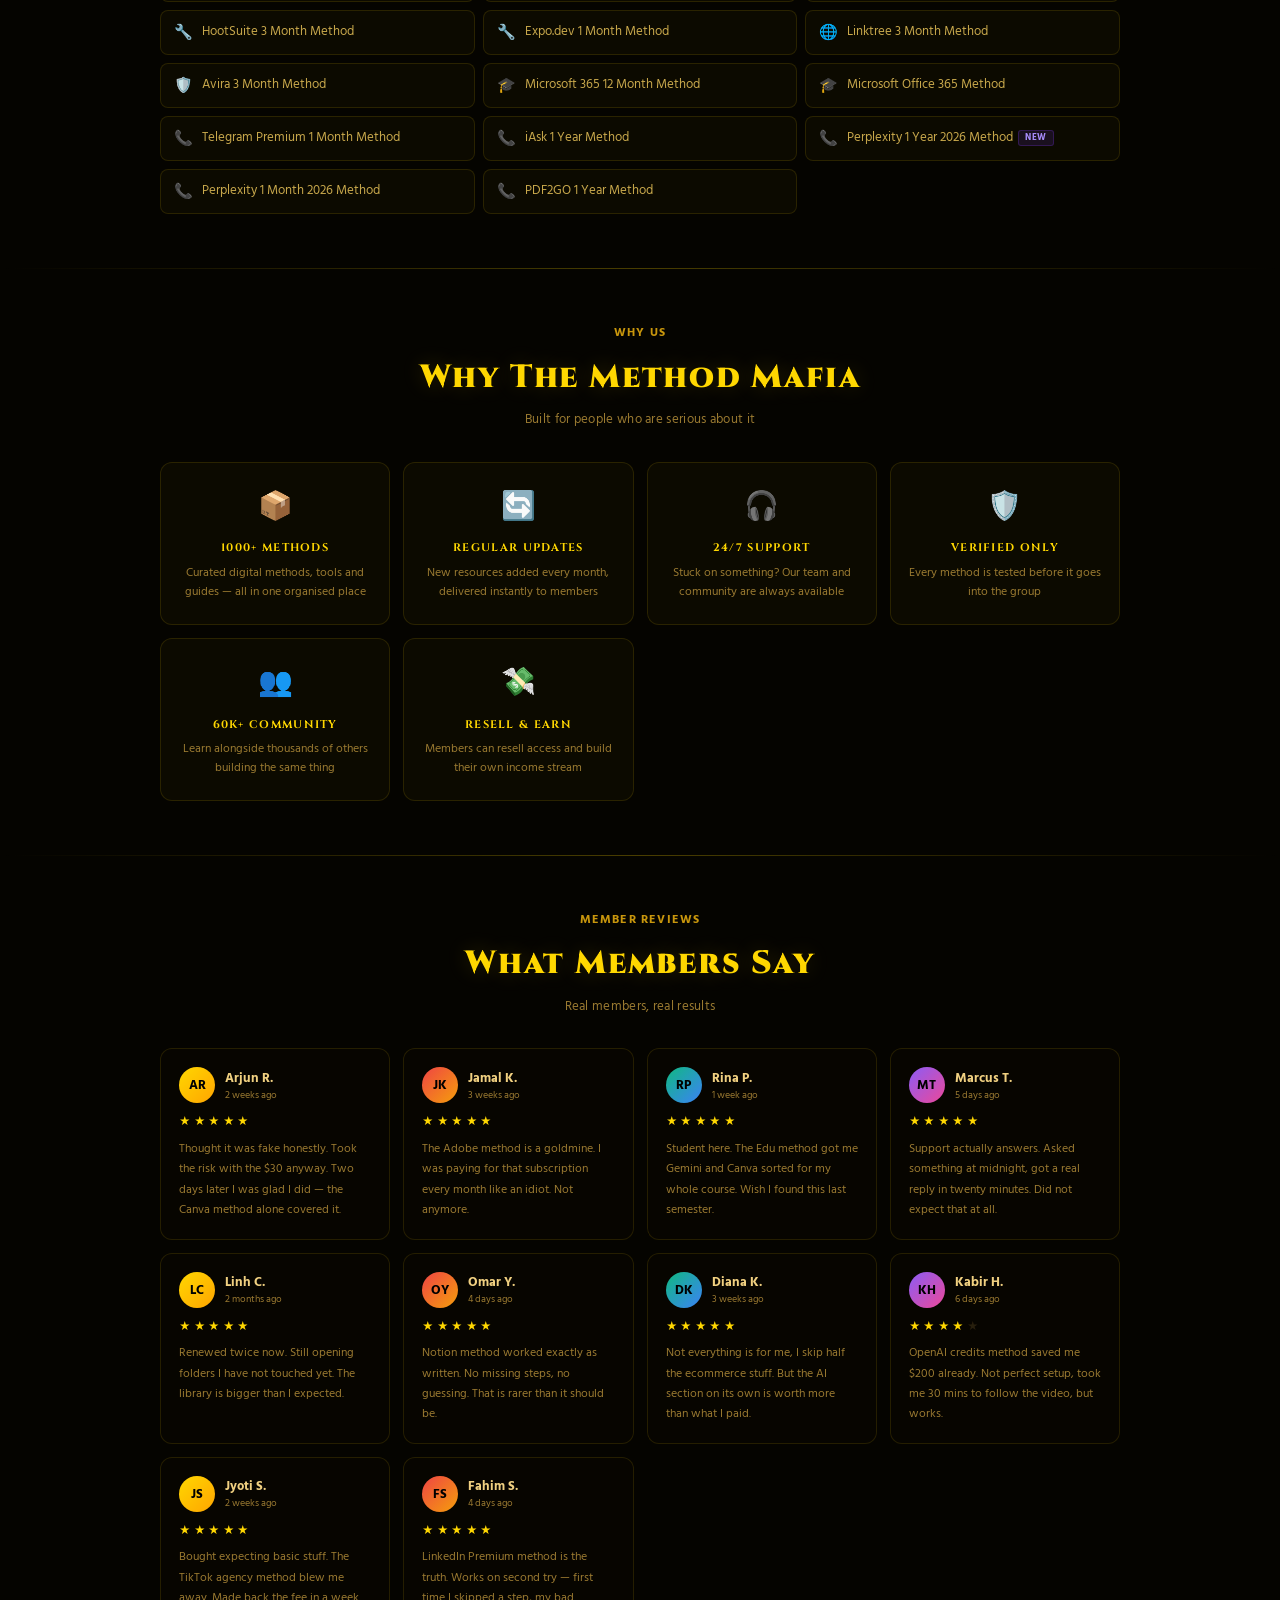
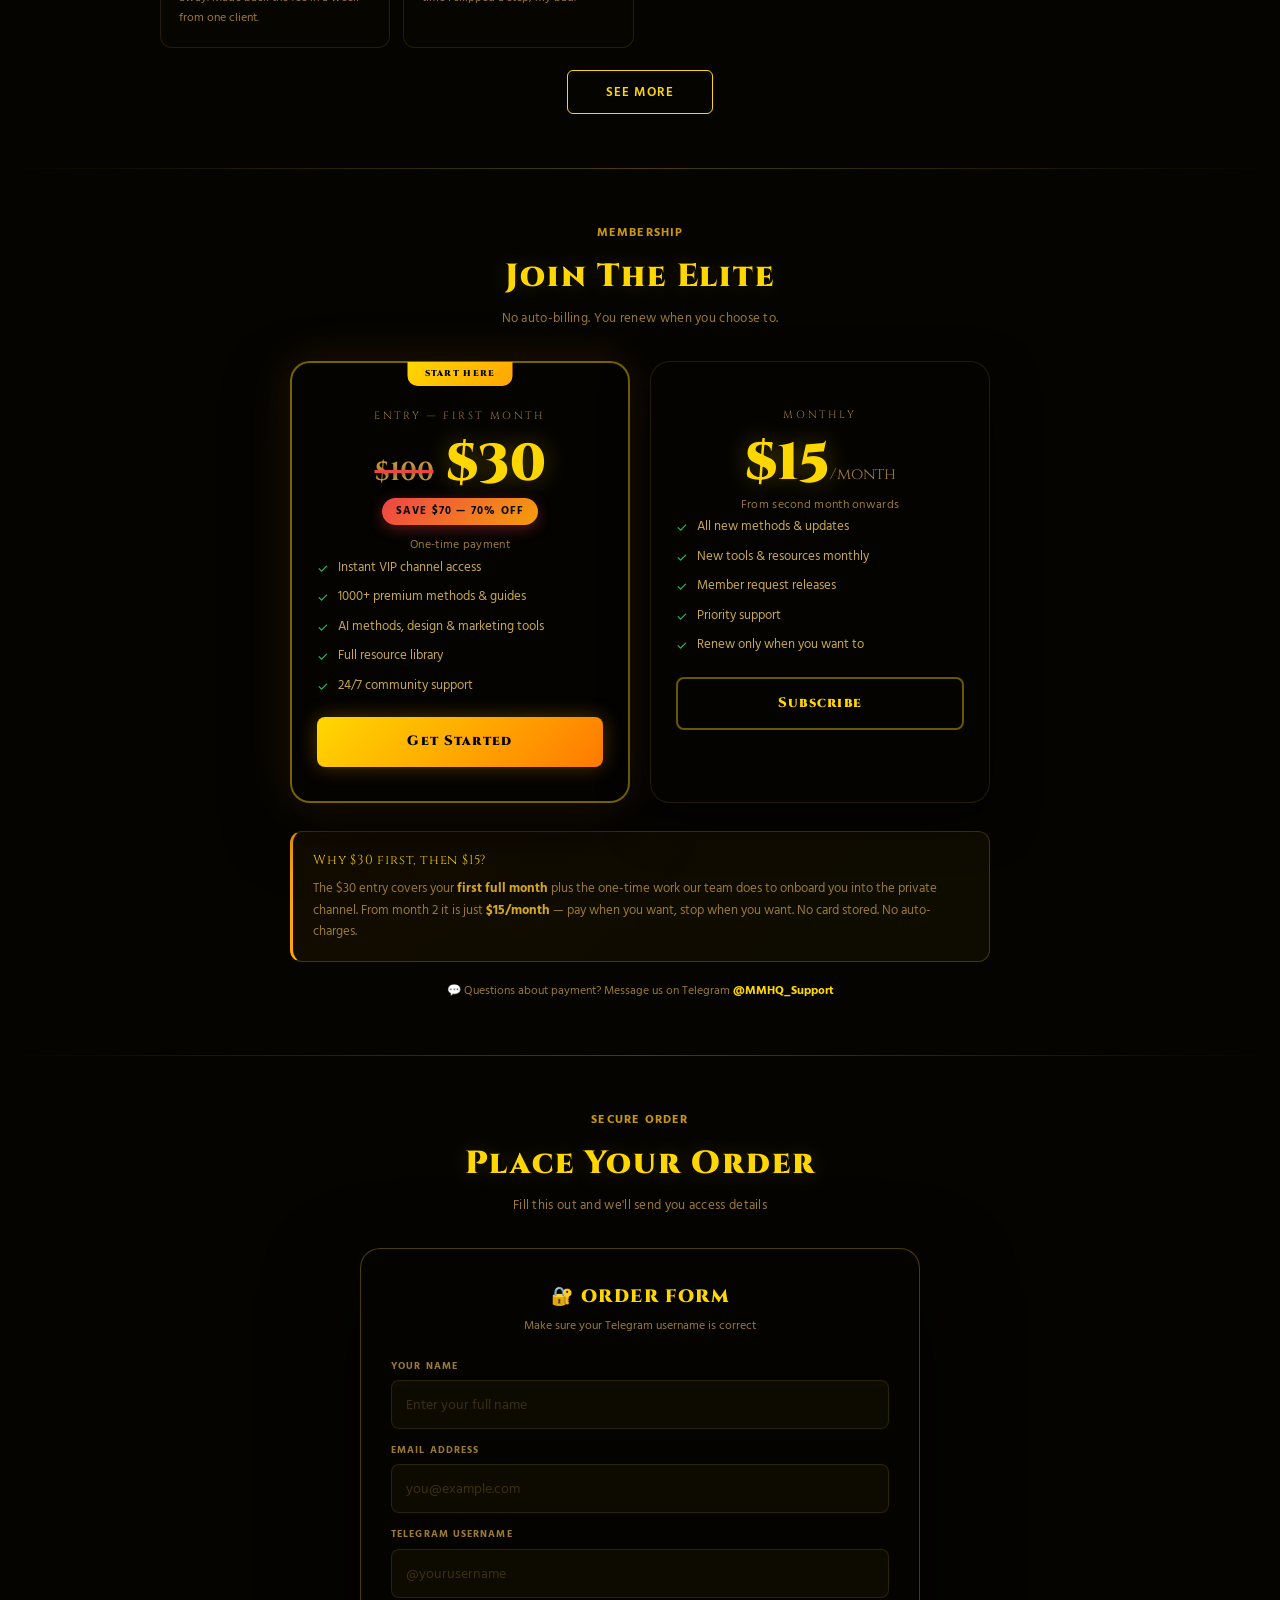
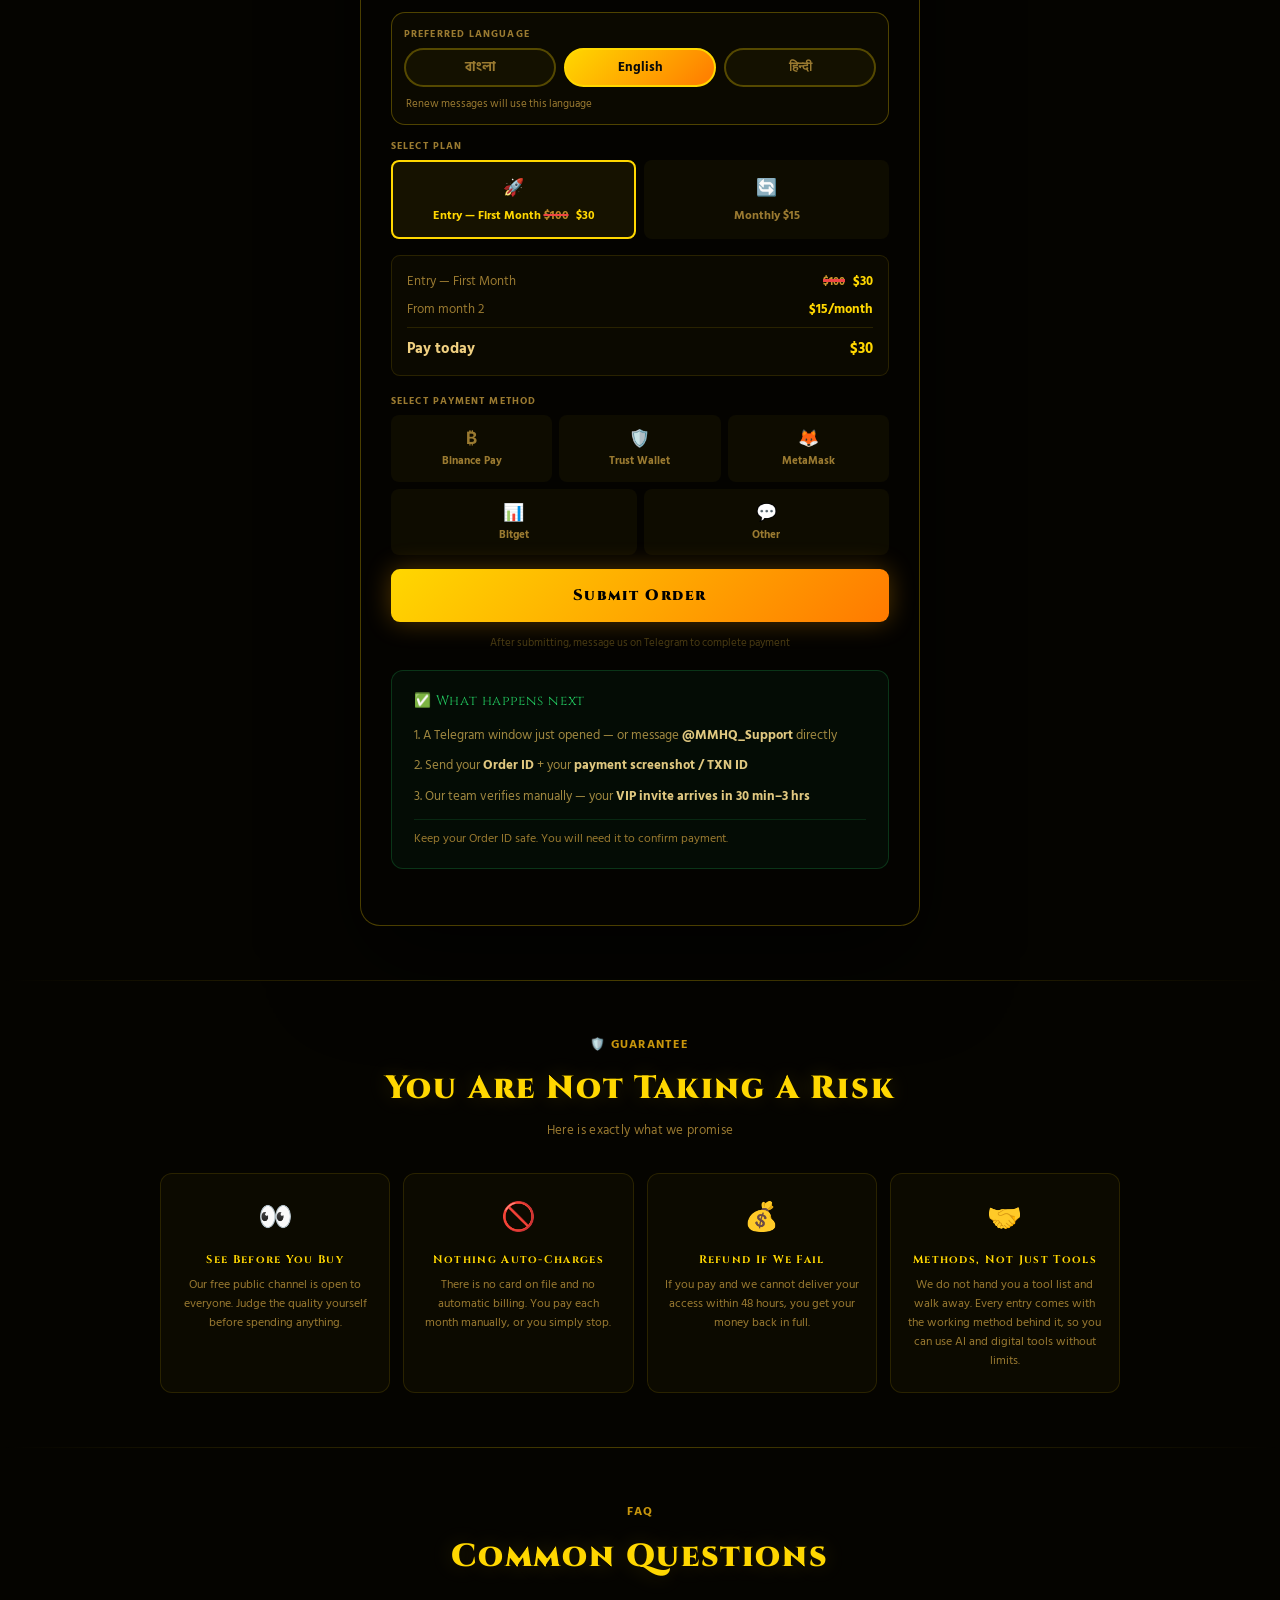
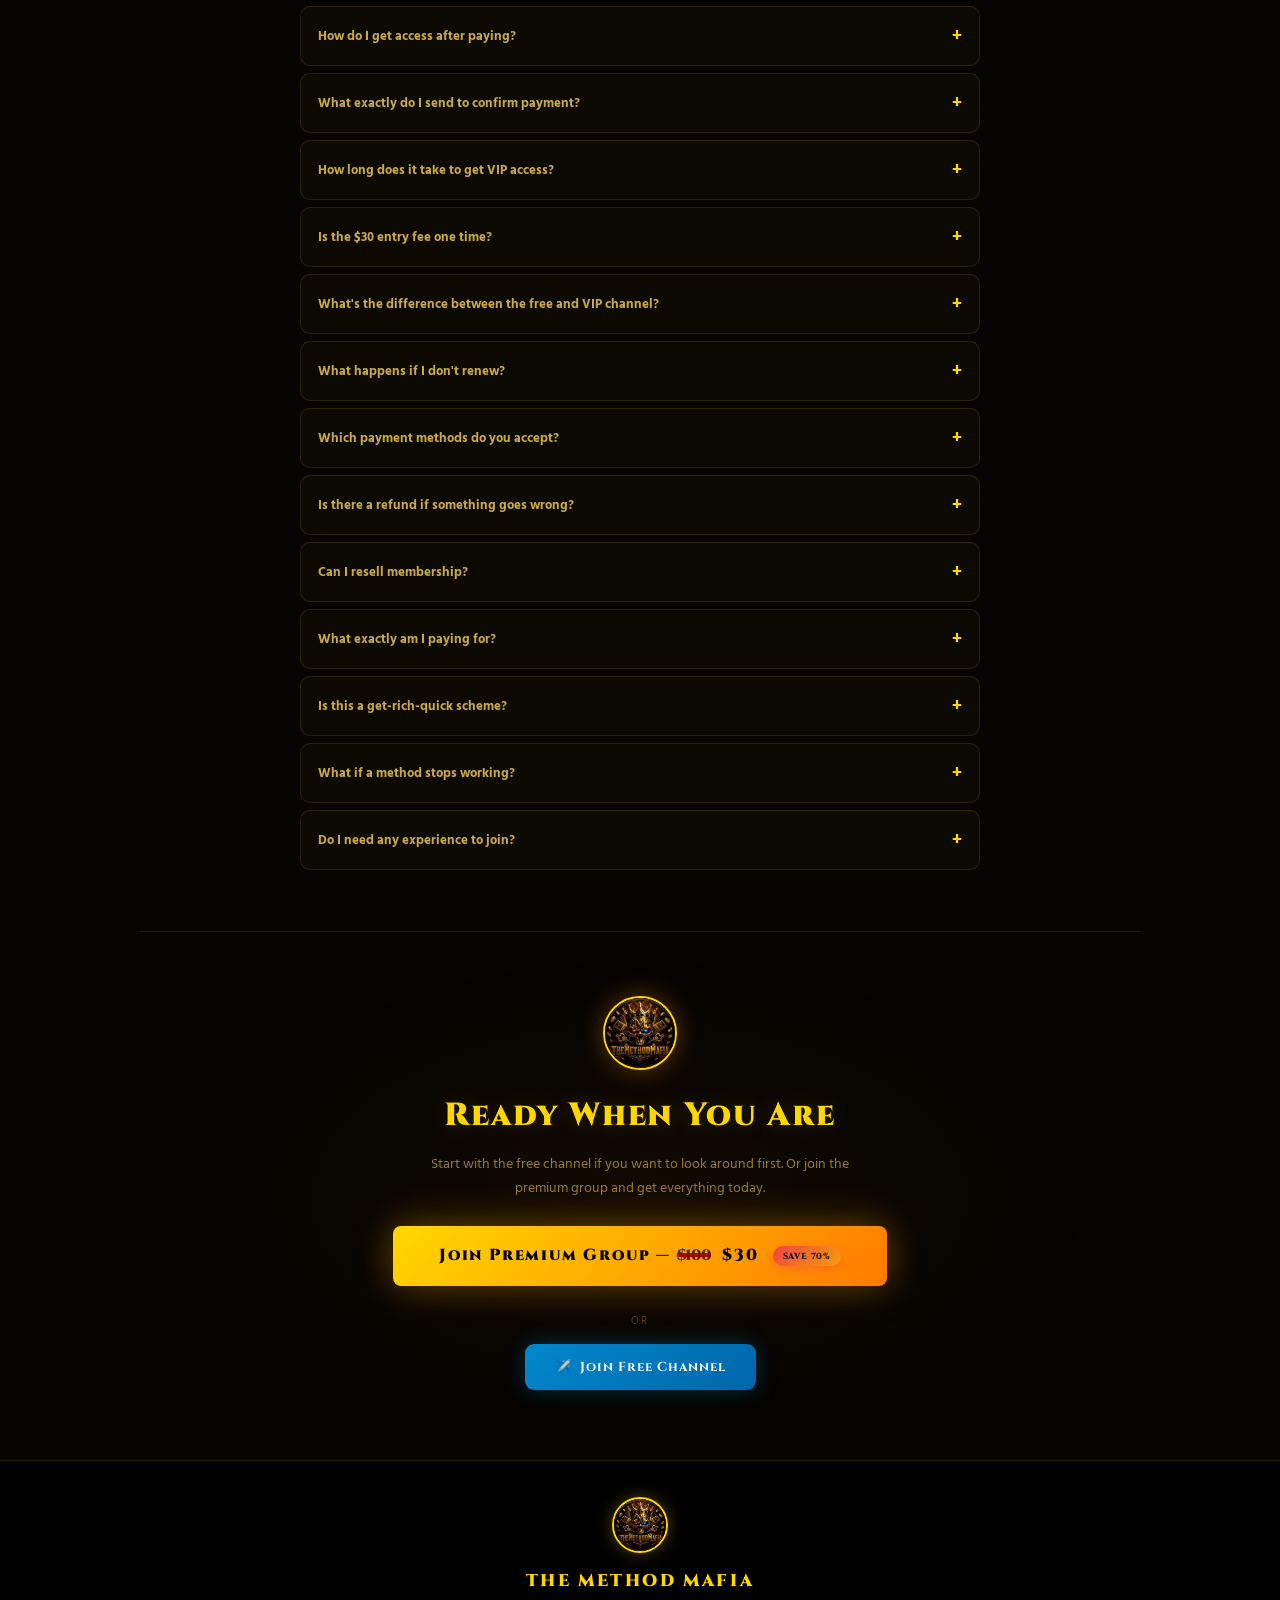
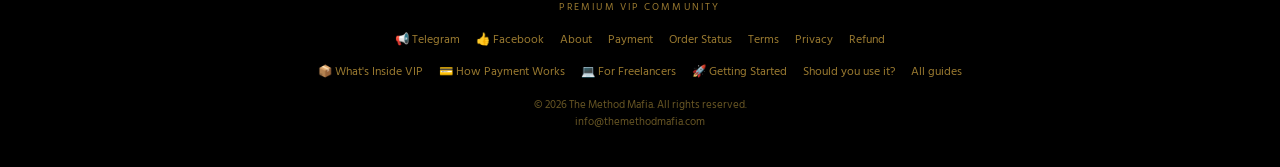
==== commit 622e1d73: "Add a Canva buyer-guide sample and stop stray ad events off the order page. The new English guide li" ====
--- a/index.html
+++ b/index.html
@@ -382,23 +382,13 @@
     <button class="submit-btn" id="submitBtn" onclick="submitOrder()" data-t="btnSubmit">Submit Order</button>
     <p class="form-footer" data-t="formFooter"></p>
 
-    <!-- Post-submit: plan + payment recap, then Support Telegram -->
-    <div class="order-success" id="orderSuccess" hidden>
-      <div class="next-steps-title" data-t="thankTitle">Order received</div>
-      <p class="order-success-body" data-t="thankBody">Pay to the plan + payment method shown below. Then message <strong>@MMHQ_Support</strong> with your Order ID and payment screenshot (SS).</p>
-      <div class="order-success-recap" role="status" aria-live="polite">
-        <div class="o-row"><span data-t="thankOrderId">Order ID</span><strong class="o-gold" id="okOrderId"></strong></div>
-        <div class="o-row"><span data-t="thankPlan">Plan</span><strong class="o-gold" id="okPlan"></strong></div>
-        <div class="o-row total"><span data-t="thankPay">Pay via</span><strong class="o-gold" id="okPay"></strong></div>
-      </div>
-      <a class="tg-support-btn" id="okTgBtn" href="https://t.me/MMHQ_Support" target="_blank" rel="noopener">✈️ <span data-t="thankTgBtn">Message @MMHQ_Support on Telegram</span></a>
-      <div class="next-steps-box" style="margin-top:16px">
-        <div class="next-steps-title" data-t="nextStepsTitle">✅ What happens next</div>
-        <div class="next-step" data-t="thankStep1"></div>
-        <div class="next-step" data-t="thankStep2"></div>
-        <div class="next-step" data-t="thankStep3"></div>
-        <div class="next-steps-note" data-t="nextStepsNote"></div>
-      </div>
+    <!-- A1/A5: Next steps after ordering -->
+    <div class="next-steps-box" style="margin-top:18px">
+      <div class="next-steps-title" data-t="nextStepsTitle">✅ What happens next</div>
+      <div class="next-step" data-t="nextStep1"></div>
+      <div class="next-step" data-t="nextStep2"></div>
+      <div class="next-step" data-t="nextStep3"></div>
+      <div class="next-steps-note" data-t="nextStepsNote"></div>
     </div>
   </div>
 </section>
@@ -478,6 +468,8 @@
     <a href="blog/how-payment-works.html">💳 How Payment Works</a>
     <a href="blog/freelancer-tools.html">💻 For Freelancers</a>
     <a href="blog/getting-started.html">🚀 Getting Started</a>
+    <a href="blog/canva-pro-method.html">Should you use it?</a>
+    <a href="blog/index.html">All guides</a>
   </div>
   <div class="ft-copy">
     © 2026 The Method Mafia. <span data-t="ftRights">All rights reserved.</span><br>
@@ -510,7 +502,6 @@
 <script src="js/translations.js"></script>
 <script src="js/pages.js"></script>
 <script src="js/sheet-client.js"></script>
-<script src="js/order-flow.js"></script>
 <script src="js/main.js"></script>
 </body>
 </html>
--- a/css/style.css
+++ b/css/style.css
@@ -830,47 +830,7 @@
 .upsell-text{font-size:12.5px;color:var(--gold-dim);line-height:1.75}
 .upsell-text strong{color:#d4a820}
 
-[hidden]{display:none!important}
-
-/* ═══ POST-ORDER SUCCESS ═══ */
-.order-success{
-  margin-top:18px;
-  margin-bottom:28px;
-  background:rgba(34,197,94,.06);
-  border:1px solid rgba(34,197,94,.28);
-  border-radius:var(--radius);
-  padding:20px 18px 24px;
-}
-.order-success-body{
-  font-size:13.5px;color:var(--text-dim);line-height:1.7;margin:0 0 14px;
-}
-.order-success-body strong{color:#e0c880}
-.order-success-recap{
-  background:rgba(255,215,0,.04);
-  border:1px solid var(--line);
-  border-radius:9px;
-  padding:14px 15px;
-  margin-bottom:14px;
-}
-.order-success.is-dupe{
-  background:rgba(255,215,0,.06);
-  border-color:rgba(255,215,0,.35);
-}
-.tg-support-btn{
-  display:flex;align-items:center;justify-content:center;gap:8px;
-  width:100%;min-height:48px;
-  background:linear-gradient(135deg,#0088cc,#0066aa);color:#fff;
-  padding:16px 18px;border-radius:9px;
-  font-family:var(--font-display);font-size:14px;font-weight:800;letter-spacing:.6px;
-  text-align:center;text-decoration:none;
-  box-shadow:0 0 22px rgba(0,136,204,.32);transition:.2s;
-}
-.tg-support-btn:hover{transform:translateY(-2px);box-shadow:0 0 38px rgba(0,136,204,.55);color:#fff}
-.order-success.tg-blocked .tg-support-btn{
-  min-height:56px;font-size:15.5px;letter-spacing:.8px;
-  box-shadow:0 0 28px rgba(0,136,204,.5);
-  outline:2px solid #7ec8ff;
-}
+/* ═══ NEXT STEPS BOX (A1/A5) ═══ */
 .next-steps-box{
   background:rgba(34,197,94,.05);
   border:1px solid rgba(34,197,94,.22);
@@ -942,8 +902,38 @@
   color:var(--gold-dim);margin-bottom:8px;
 }
 
+.blog-figure{margin:0 0 22px}
+.blog-figure img{width:100%;height:auto;border-radius:var(--radius);border:1px solid var(--line)}
+.blog-list{display:flex;flex-direction:column;gap:14px}
+.blog-card{
+  display:block;background:var(--card);
+  border:1px solid var(--line);border-radius:var(--radius);
+  padding:18px 18px 16px;transition:.2s;
+}
+.blog-card:hover{border-color:var(--line-2);background:var(--card-hover)}
+.blog-card h2{
+  font-family:var(--font-display);font-size:16px;color:var(--gold);
+  letter-spacing:.6px;margin:8px 0 6px;line-height:1.35;
+}
+.blog-card p{font-size:13px;color:var(--text-dim);line-height:1.65;margin:0}
+.blog-table{width:100%;border-collapse:collapse;margin:0 0 16px;font-size:13px}
+.blog-table th,.blog-table td{
+  border:1px solid var(--line);padding:10px 12px;
+  text-align:left;vertical-align:top;line-height:1.55;
+}
+.blog-table th{color:var(--gold);font-weight:700;background:rgba(255,215,0,.04)}
+.blog-faq details{
+  border:1px solid var(--line);border-radius:var(--radius);
+  padding:12px 14px;margin-bottom:10px;background:var(--card);
+}
+.blog-faq summary{cursor:pointer;color:var(--text);font-weight:700}
+.blog-faq details p{margin:10px 0 0}
+.blog-sources{font-size:12.5px}
+
 @media(max-width:700px){
   .blog-wrap{padding:36px 16px 56px}
+  .blog-table{font-size:12.5px}
+  .blog-table th,.blog-table td{padding:8px}
   .next-steps-box{padding:16px 15px}
   .upsell-box{padding:15px 16px}
 }
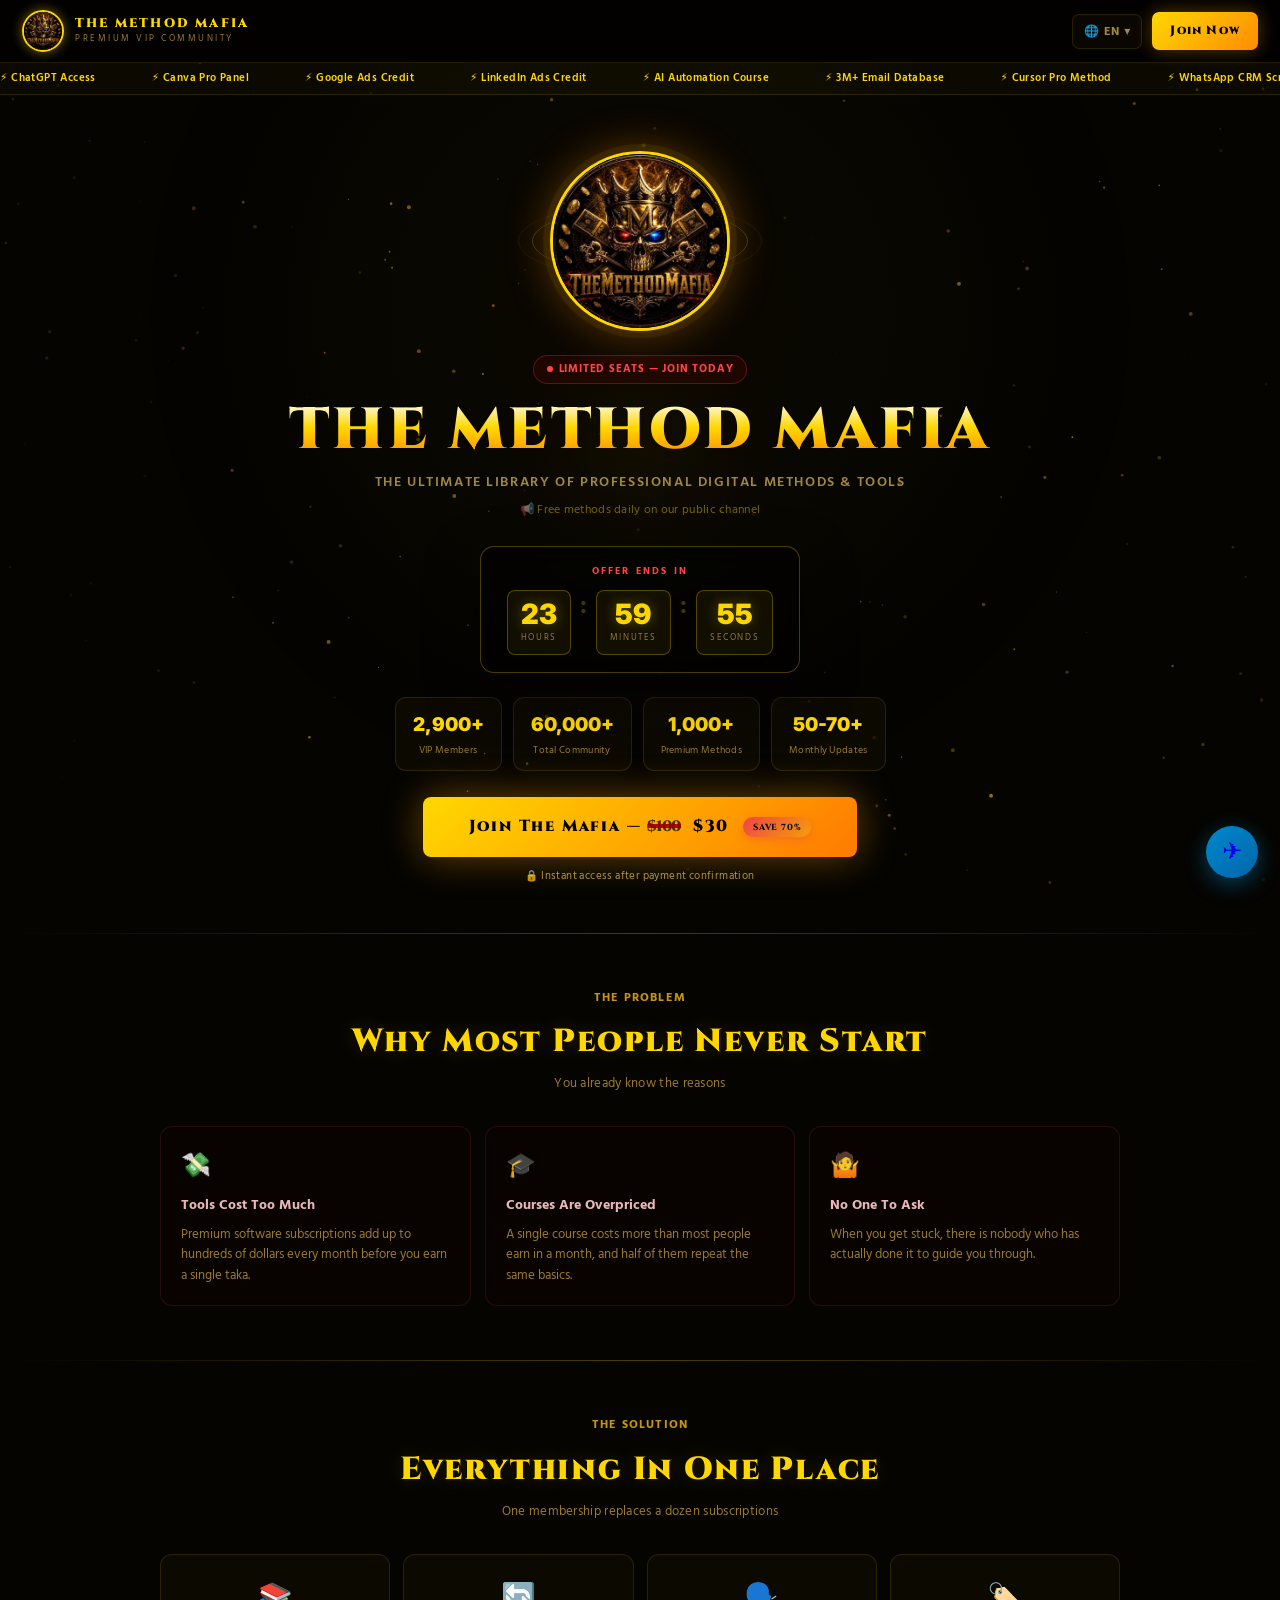
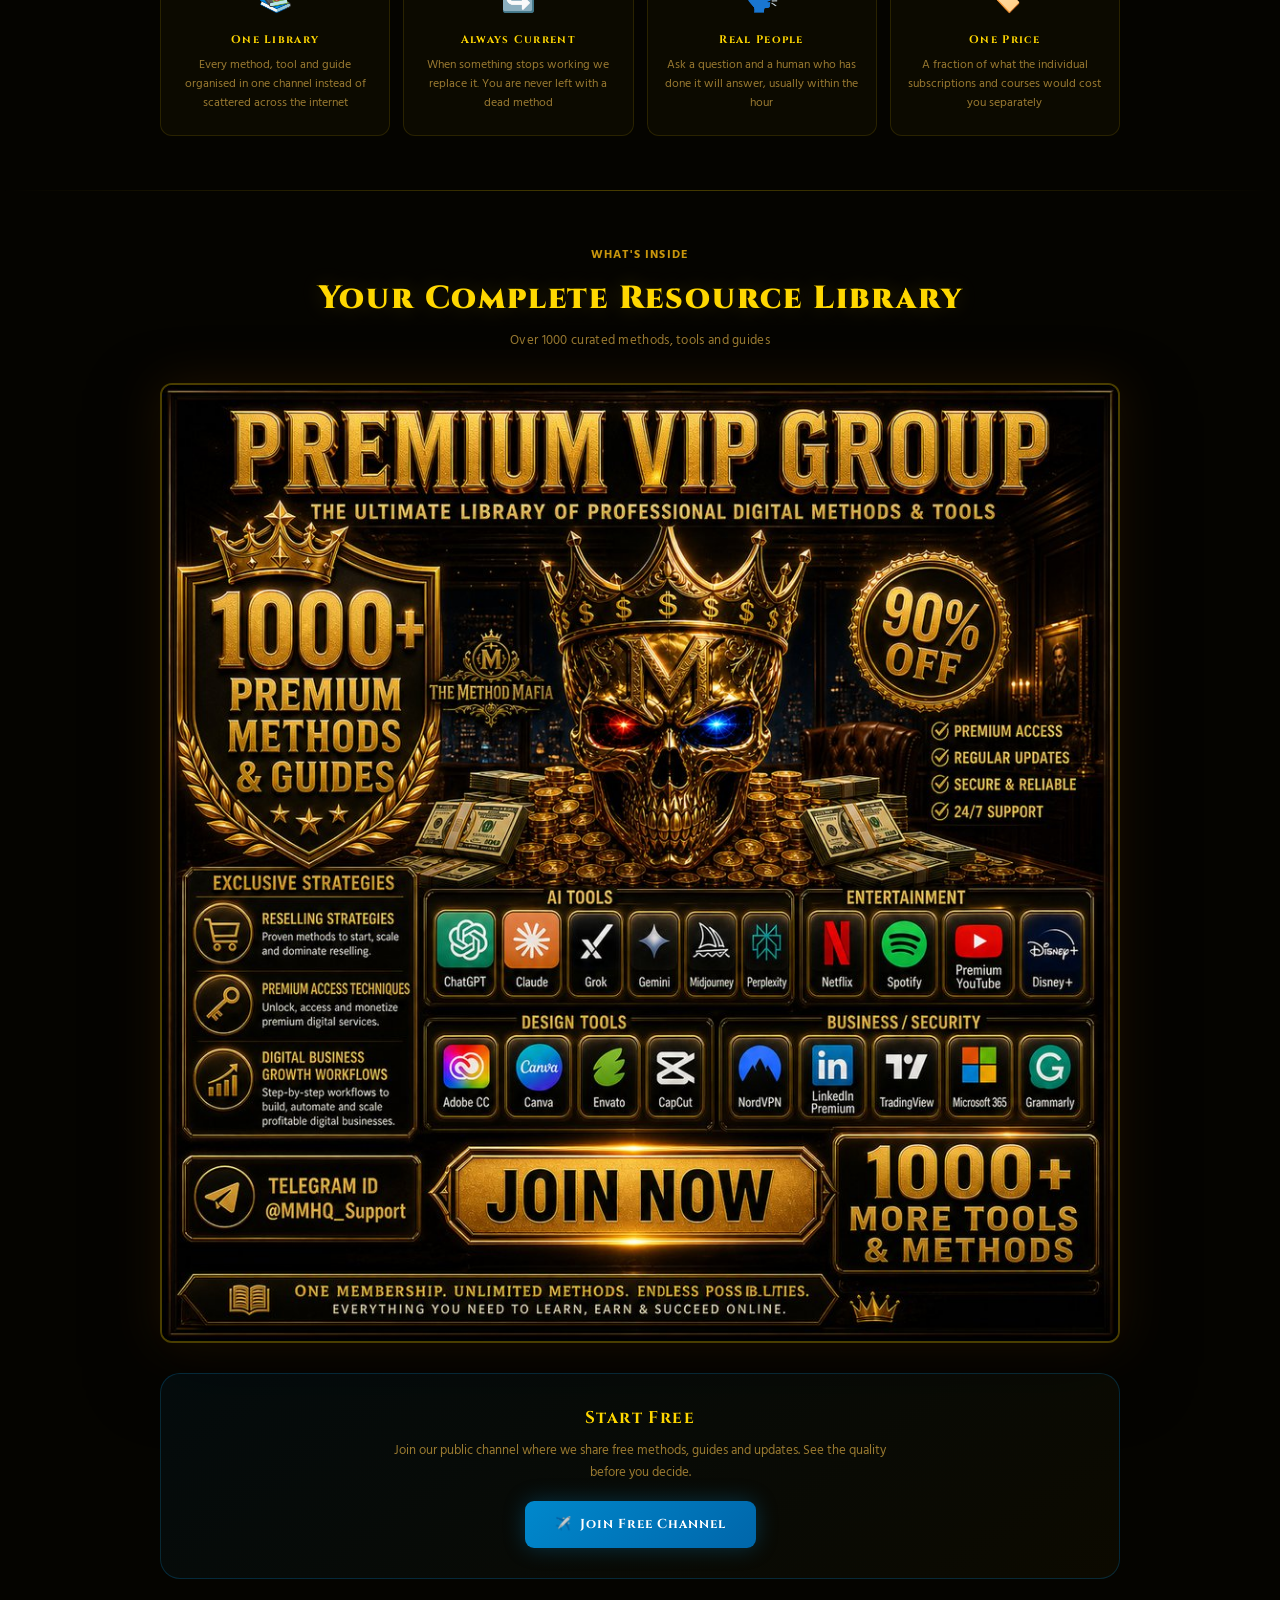
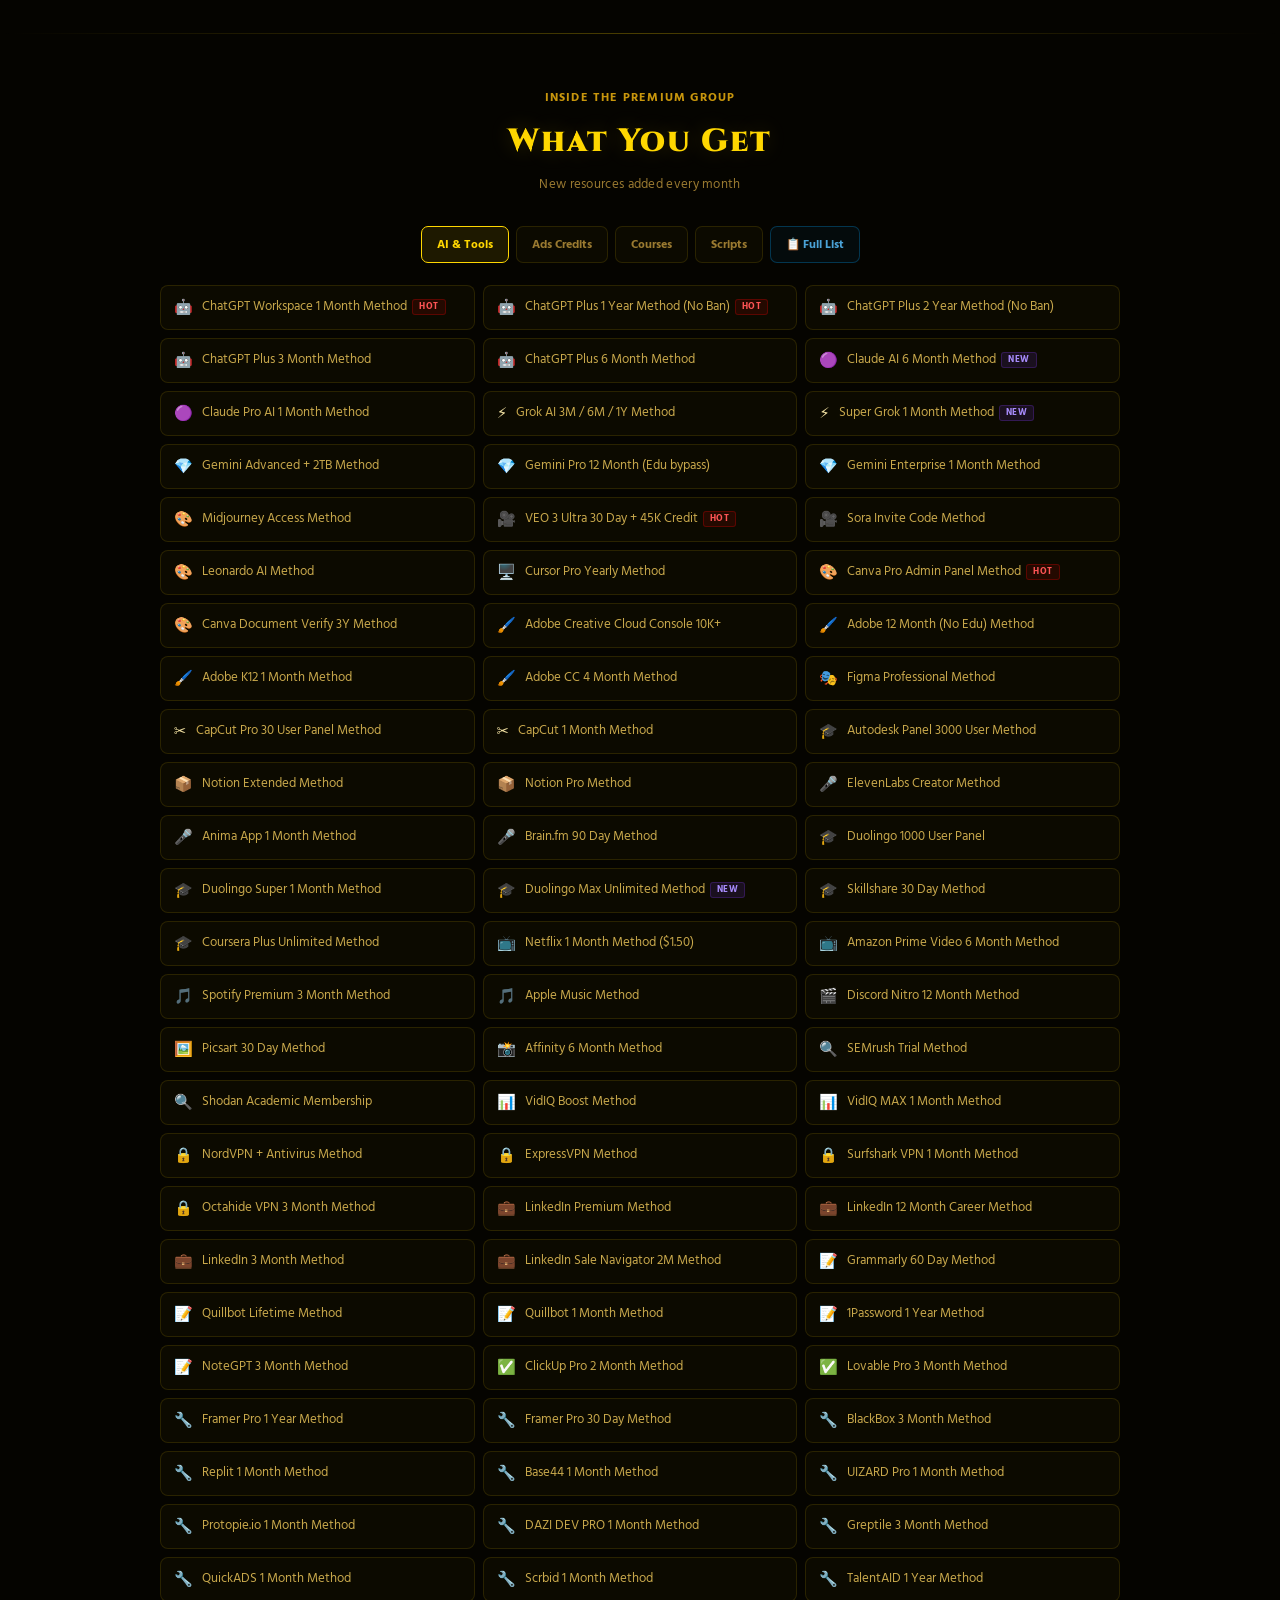
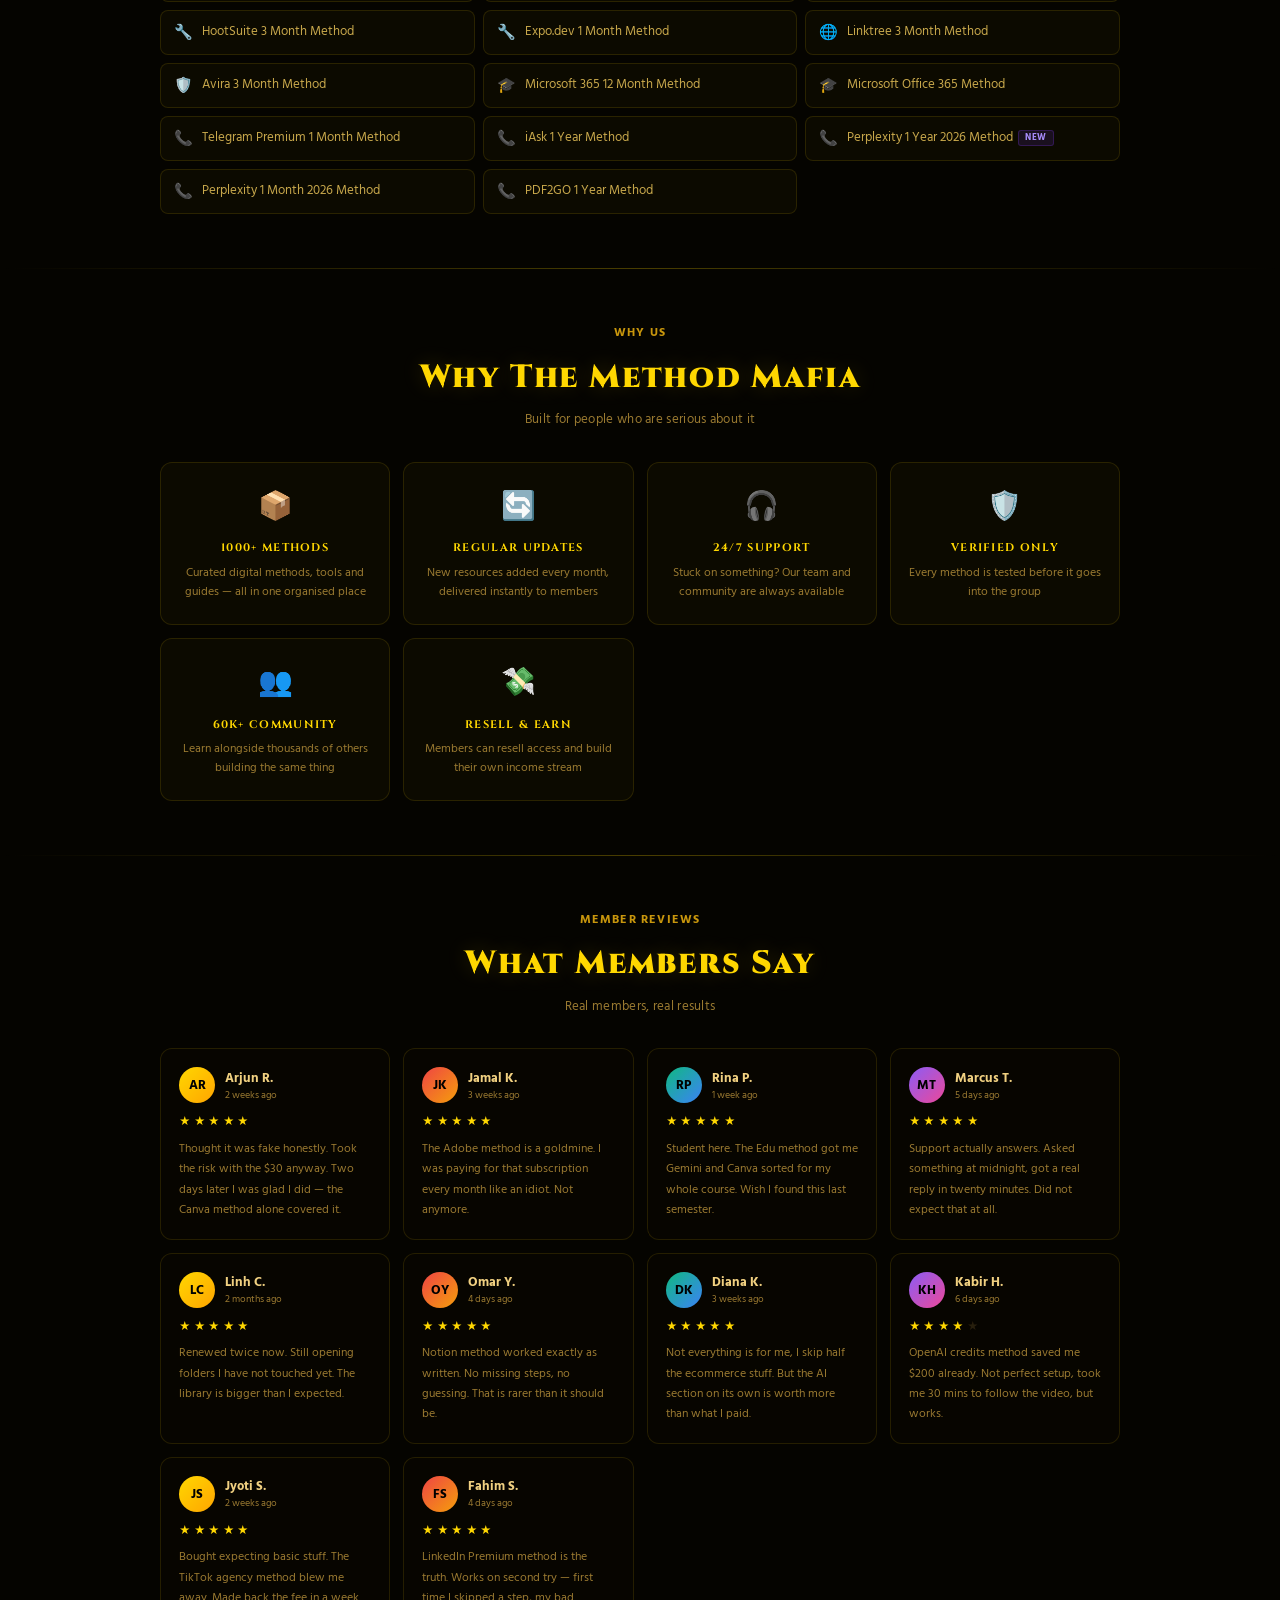
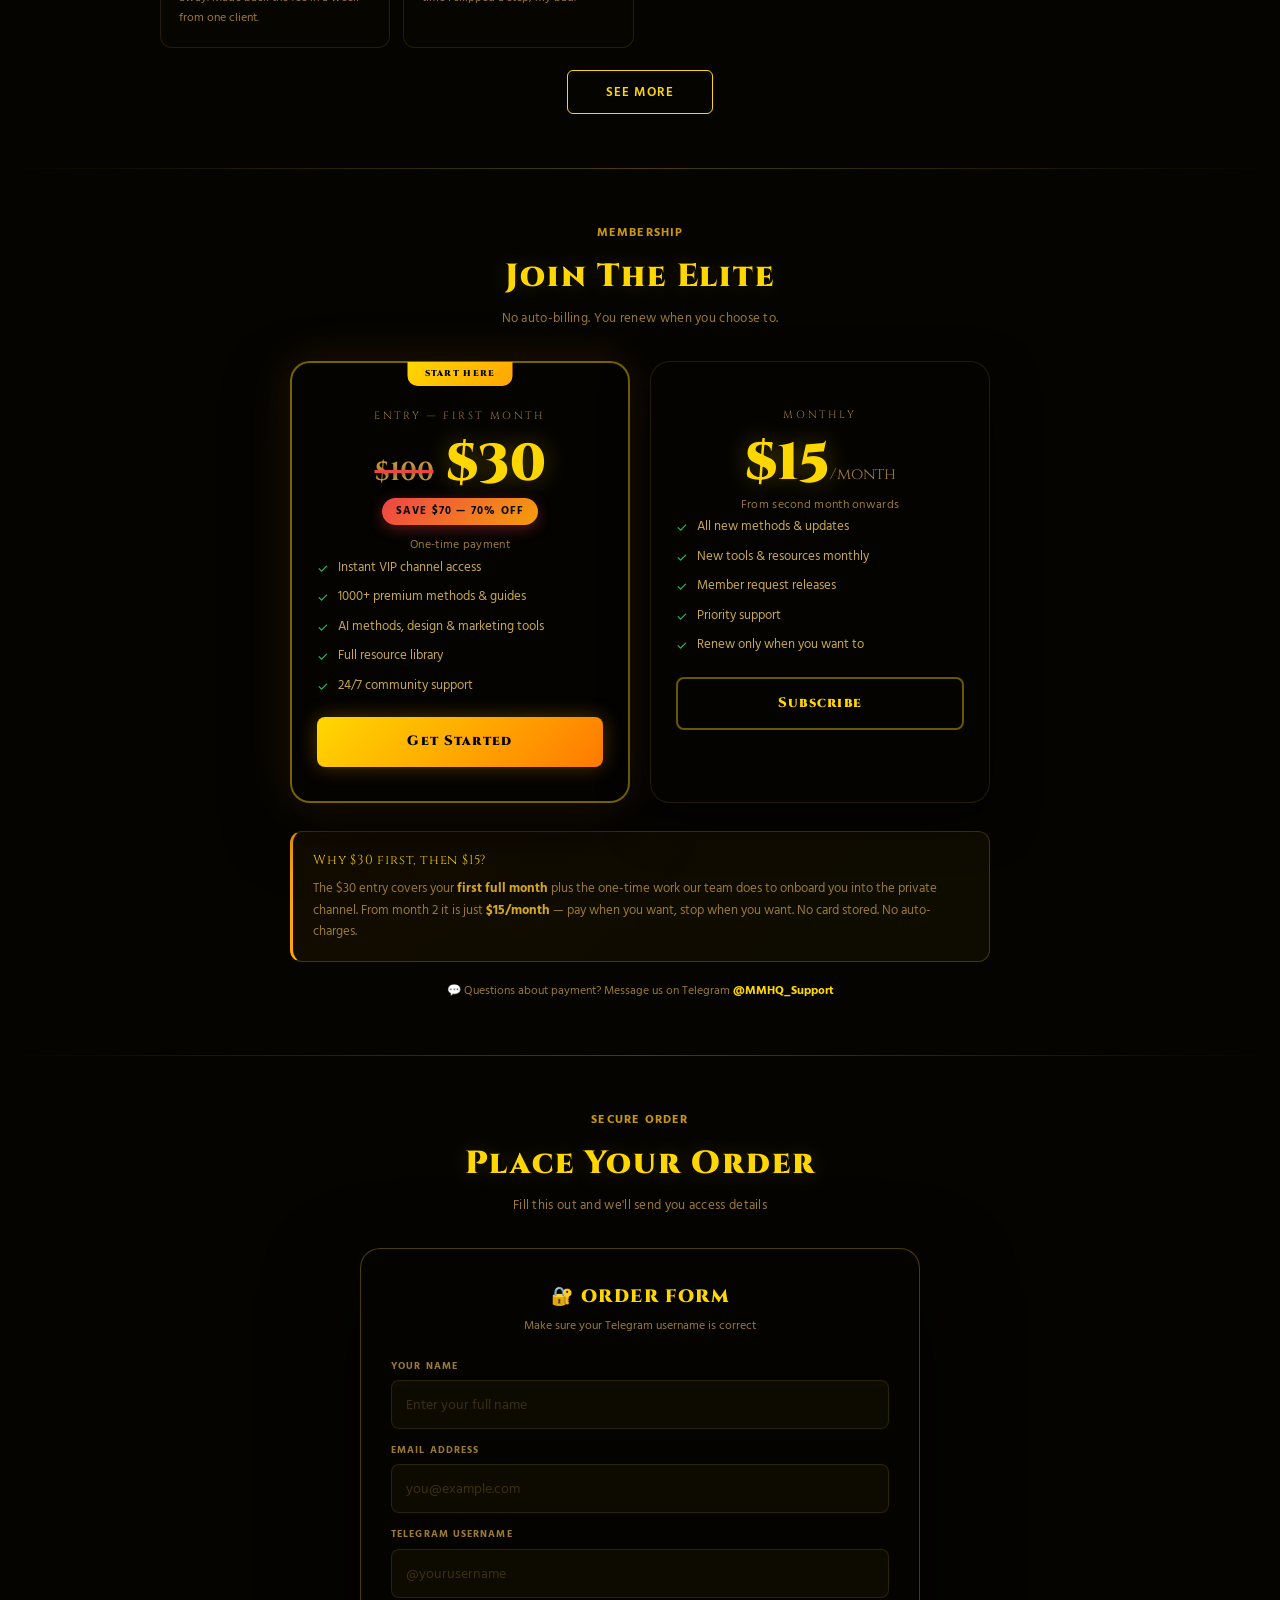
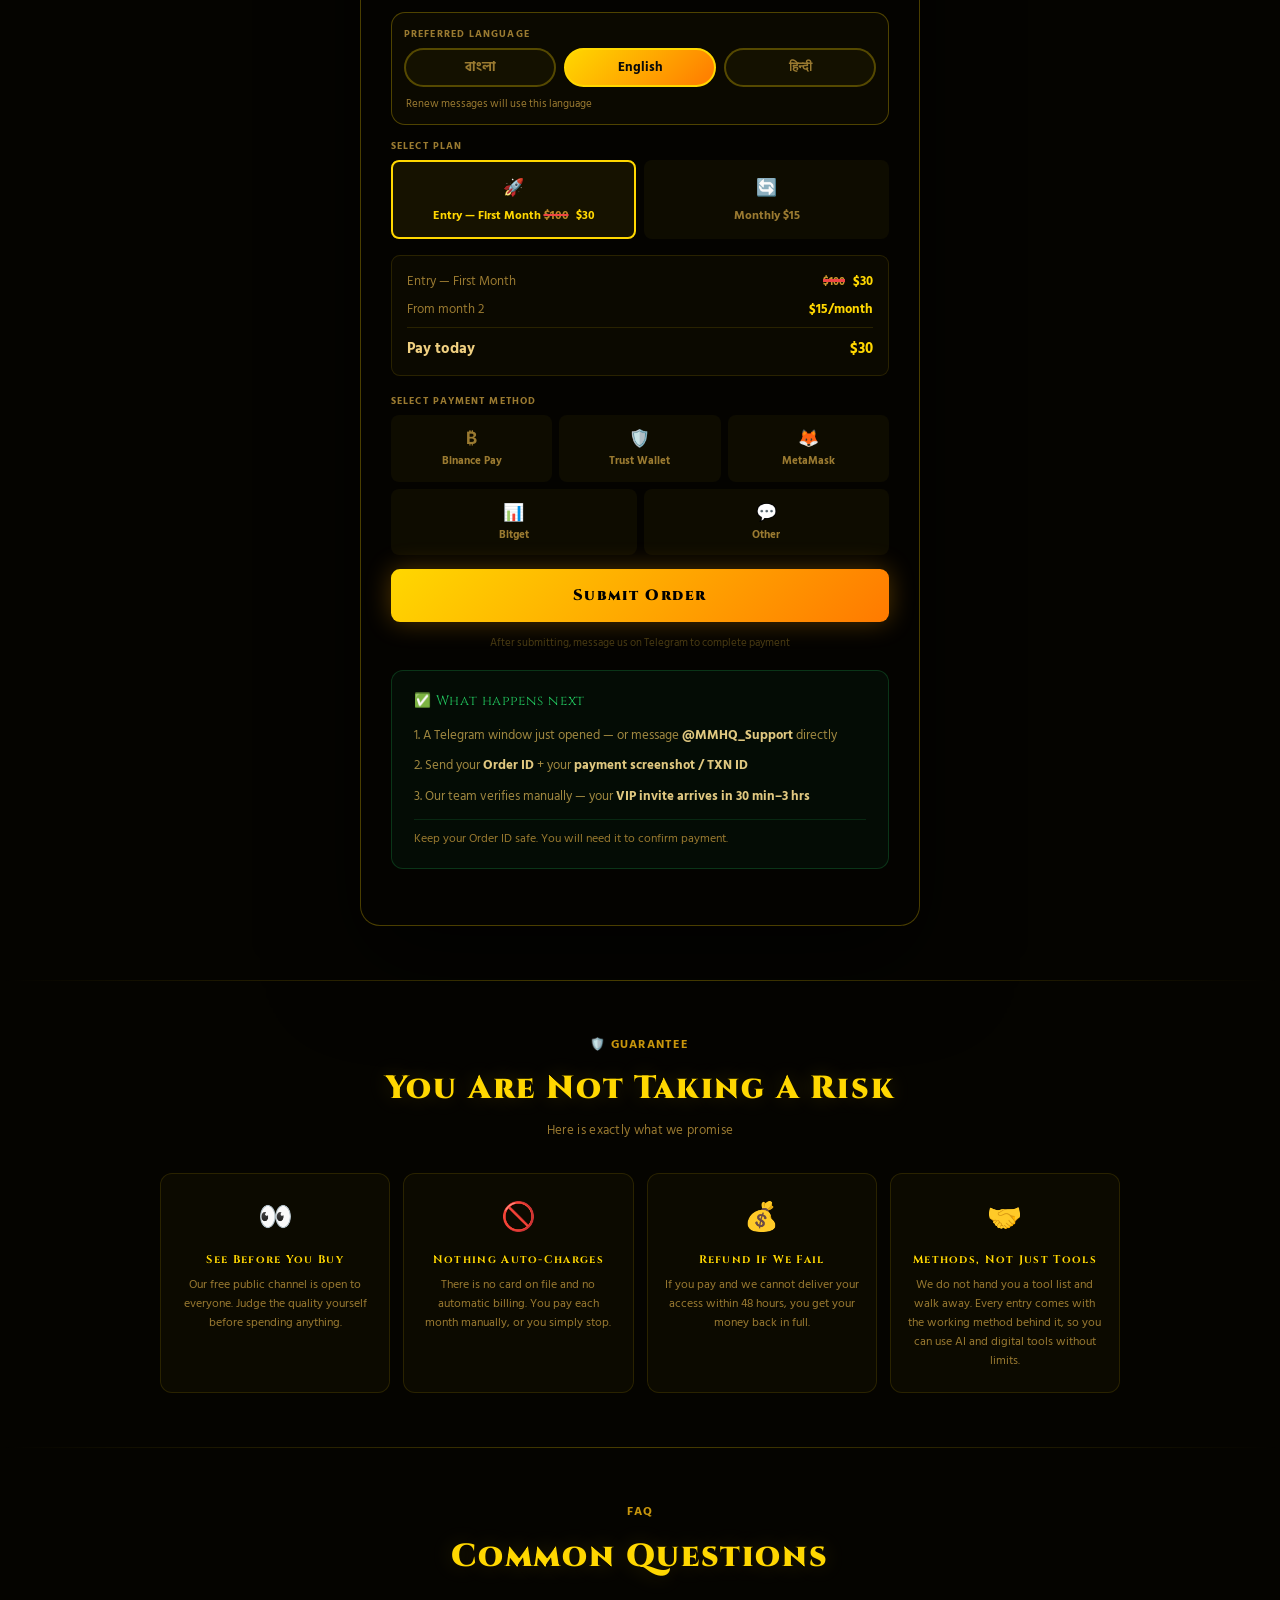
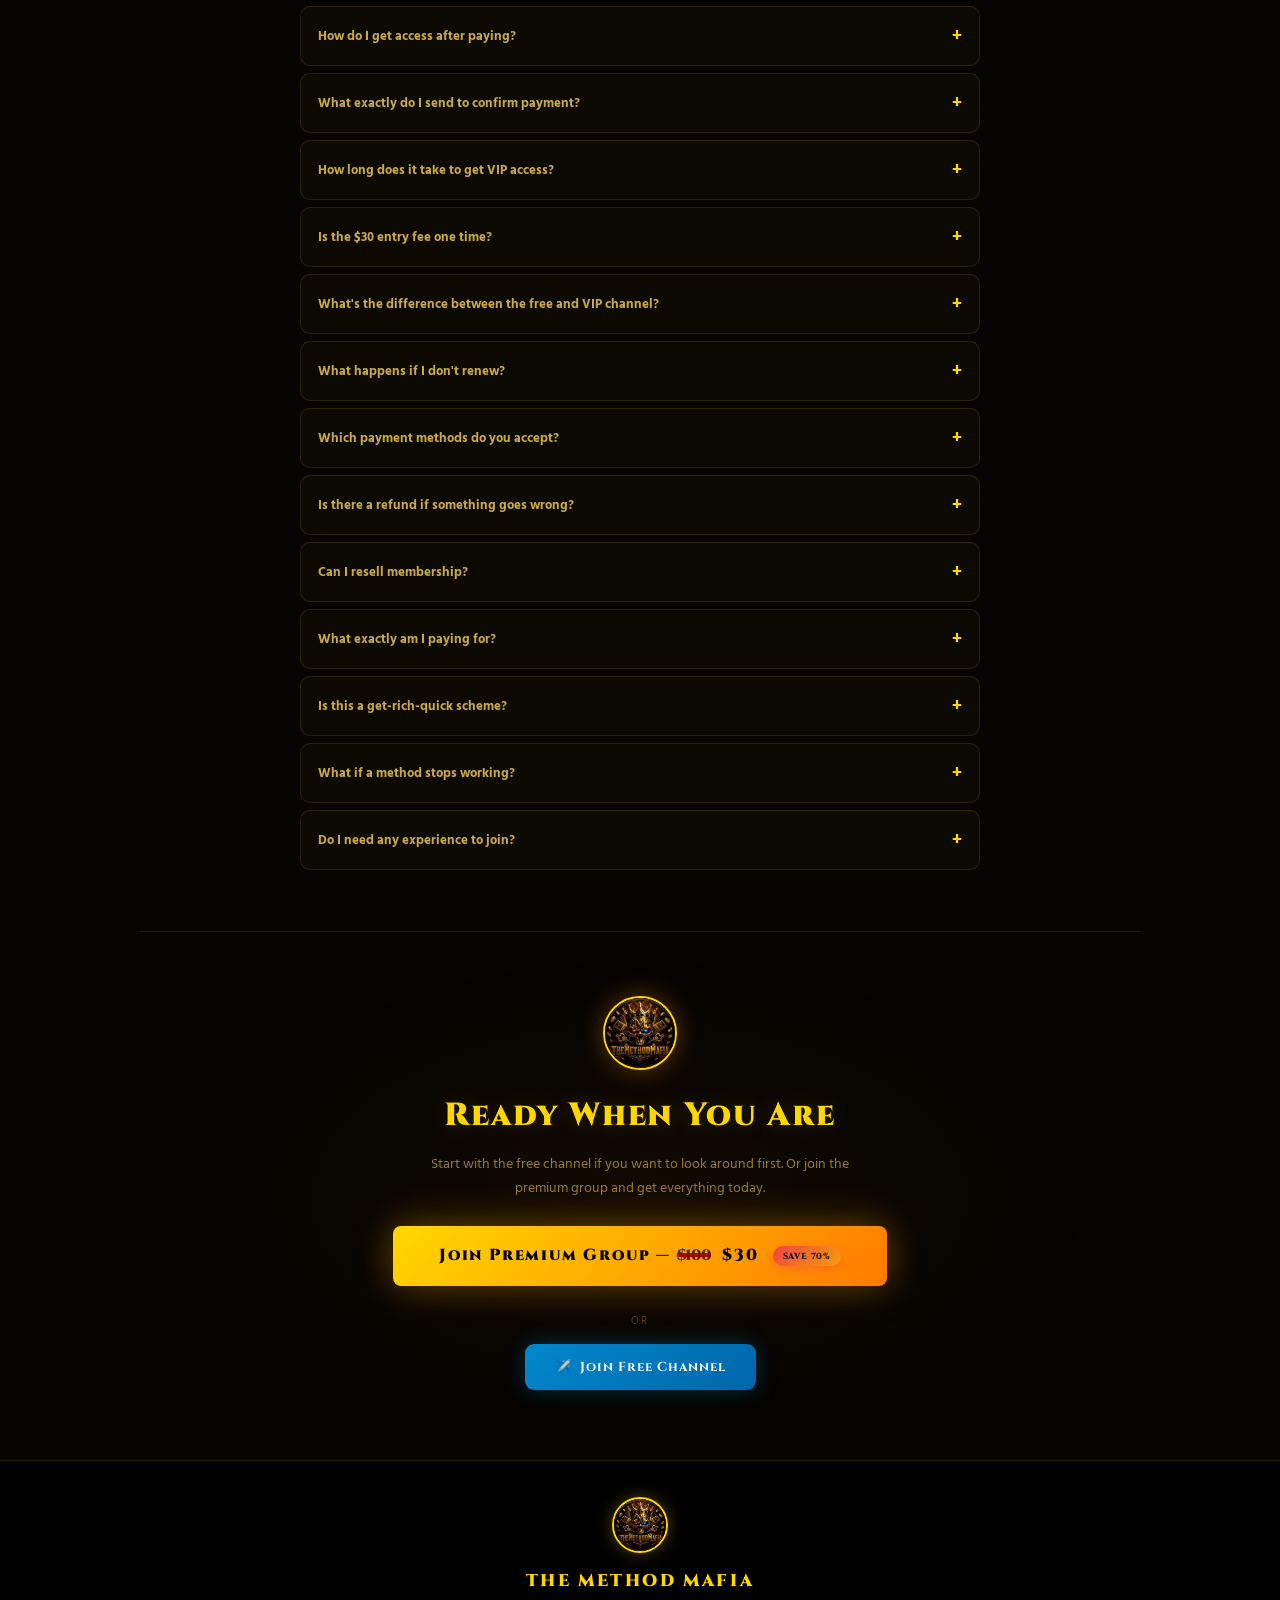
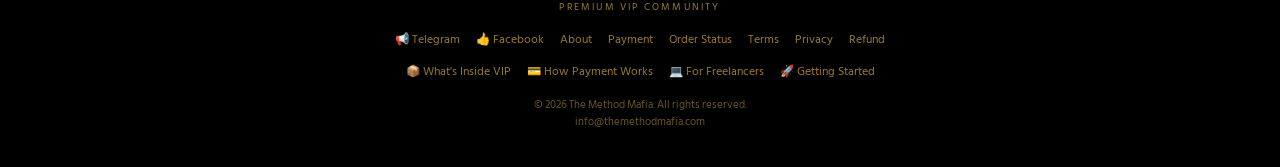
==== commit ac68bd3b: "Open Telegram in the same click and drop browser Purchase Order Now posts the Sheet as a no-cors kee" ====
--- a/index.html
+++ b/index.html
@@ -382,6 +382,15 @@
     <button class="submit-btn" id="submitBtn" onclick="submitOrder()" data-t="btnSubmit">Submit Order</button>
     <p class="form-footer" data-t="formFooter"></p>
 
+    <!-- Persistent fallback if t.me ignores ?text= on a username -->
+    <div class="order-handoff" id="orderHandoff" hidden>
+      <div class="order-handoff-title" data-t="handoffTitle">Send this order on Telegram</div>
+      <p class="order-handoff-note" data-t="handoffNote"></p>
+      <pre class="order-handoff-summary" id="orderHandoffSummary"></pre>
+      <button type="button" class="order-copy-btn" id="orderCopyBtn" onclick="copyOrderHandoff()" data-t="handoffCopy">Copy order</button>
+      <a class="order-tg-btn" id="orderTgLink" href="https://t.me/MMHQ_Support" target="_blank" rel="noopener"><span data-t="handoffTg">Send order on Telegram</span></a>
+    </div>
+
     <!-- A1/A5: Next steps after ordering -->
     <div class="next-steps-box" style="margin-top:18px">
       <div class="next-steps-title" data-t="nextStepsTitle">✅ What happens next</div>
@@ -468,8 +477,6 @@
     <a href="blog/how-payment-works.html">💳 How Payment Works</a>
     <a href="blog/freelancer-tools.html">💻 For Freelancers</a>
     <a href="blog/getting-started.html">🚀 Getting Started</a>
-    <a href="blog/canva-pro-method.html">Should you use it?</a>
-    <a href="blog/index.html">All guides</a>
   </div>
   <div class="ft-copy">
     © 2026 The Method Mafia. <span data-t="ftRights">All rights reserved.</span><br>
--- a/css/style.css
+++ b/css/style.css
@@ -540,6 +540,77 @@
 .submit-btn:hover{transform:translateY(-3px);box-shadow:0 0 44px rgba(255,165,0,.5)}
 .submit-btn:disabled{opacity:.55;cursor:not-allowed;transform:none}
 .form-footer{text-align:center;margin-top:13px;font-size:10.5px;color:rgba(128,104,32,.55);line-height:1.6}
+
+.order-handoff{
+  display:none;
+  margin-top:16px;
+  background:rgba(0,136,204,.08);
+  border:1px solid rgba(0,136,204,.45);
+  border-radius:12px;
+  padding:16px 14px 14px;
+}
+.order-handoff.show{display:block}
+.order-handoff-title{
+  font-family:var(--font-display);
+  font-size:14px;
+  font-weight:800;
+  letter-spacing:.6px;
+  color:#9fd4ff;
+  margin-bottom:8px;
+}
+.order-handoff-note{
+  font-size:12.5px;
+  line-height:1.55;
+  color:var(--text);
+  margin-bottom:10px;
+}
+.order-handoff-summary{
+  white-space:pre-wrap;
+  word-break:break-word;
+  font-family:ui-monospace,SFMono-Regular,Menlo,Consolas,monospace;
+  font-size:11.5px;
+  line-height:1.45;
+  color:#f3e6b8;
+  background:rgba(0,0,0,.45);
+  border:1px solid var(--line);
+  border-radius:8px;
+  padding:12px;
+  margin:0 0 12px;
+  max-height:220px;
+  overflow:auto;
+}
+.order-copy-btn{
+  width:100%;
+  min-height:48px;
+  margin-bottom:10px;
+  background:transparent;
+  color:var(--gold);
+  border:2px solid var(--gold);
+  border-radius:9px;
+  font-size:14px;
+  font-weight:800;
+  letter-spacing:.4px;
+}
+.order-copy-btn:hover{background:rgba(255,215,0,.08)}
+.order-tg-btn{
+  display:flex;
+  align-items:center;
+  justify-content:center;
+  width:100%;
+  min-height:56px;
+  padding:14px 16px;
+  border-radius:9px;
+  background:linear-gradient(135deg,#2AABEE,#229ED9 55%,#1a8bc4);
+  color:#fff;
+  font-family:var(--font-display);
+  font-size:15px;
+  font-weight:800;
+  letter-spacing:.5px;
+  text-align:center;
+  text-decoration:none;
+  box-shadow:0 0 22px rgba(0,136,204,.35);
+}
+.order-tg-btn:hover{color:#fff;transform:translateY(-2px)}
 
 /* ═══ FAQ ═══ */
 .faq{max-width:680px;margin:24px auto 0}
@@ -902,38 +973,8 @@
   color:var(--gold-dim);margin-bottom:8px;
 }
 
-.blog-figure{margin:0 0 22px}
-.blog-figure img{width:100%;height:auto;border-radius:var(--radius);border:1px solid var(--line)}
-.blog-list{display:flex;flex-direction:column;gap:14px}
-.blog-card{
-  display:block;background:var(--card);
-  border:1px solid var(--line);border-radius:var(--radius);
-  padding:18px 18px 16px;transition:.2s;
-}
-.blog-card:hover{border-color:var(--line-2);background:var(--card-hover)}
-.blog-card h2{
-  font-family:var(--font-display);font-size:16px;color:var(--gold);
-  letter-spacing:.6px;margin:8px 0 6px;line-height:1.35;
-}
-.blog-card p{font-size:13px;color:var(--text-dim);line-height:1.65;margin:0}
-.blog-table{width:100%;border-collapse:collapse;margin:0 0 16px;font-size:13px}
-.blog-table th,.blog-table td{
-  border:1px solid var(--line);padding:10px 12px;
-  text-align:left;vertical-align:top;line-height:1.55;
-}
-.blog-table th{color:var(--gold);font-weight:700;background:rgba(255,215,0,.04)}
-.blog-faq details{
-  border:1px solid var(--line);border-radius:var(--radius);
-  padding:12px 14px;margin-bottom:10px;background:var(--card);
-}
-.blog-faq summary{cursor:pointer;color:var(--text);font-weight:700}
-.blog-faq details p{margin:10px 0 0}
-.blog-sources{font-size:12.5px}
-
 @media(max-width:700px){
   .blog-wrap{padding:36px 16px 56px}
-  .blog-table{font-size:12.5px}
-  .blog-table th,.blog-table td{padding:8px}
   .next-steps-box{padding:16px 15px}
   .upsell-box{padding:15px 16px}
 }
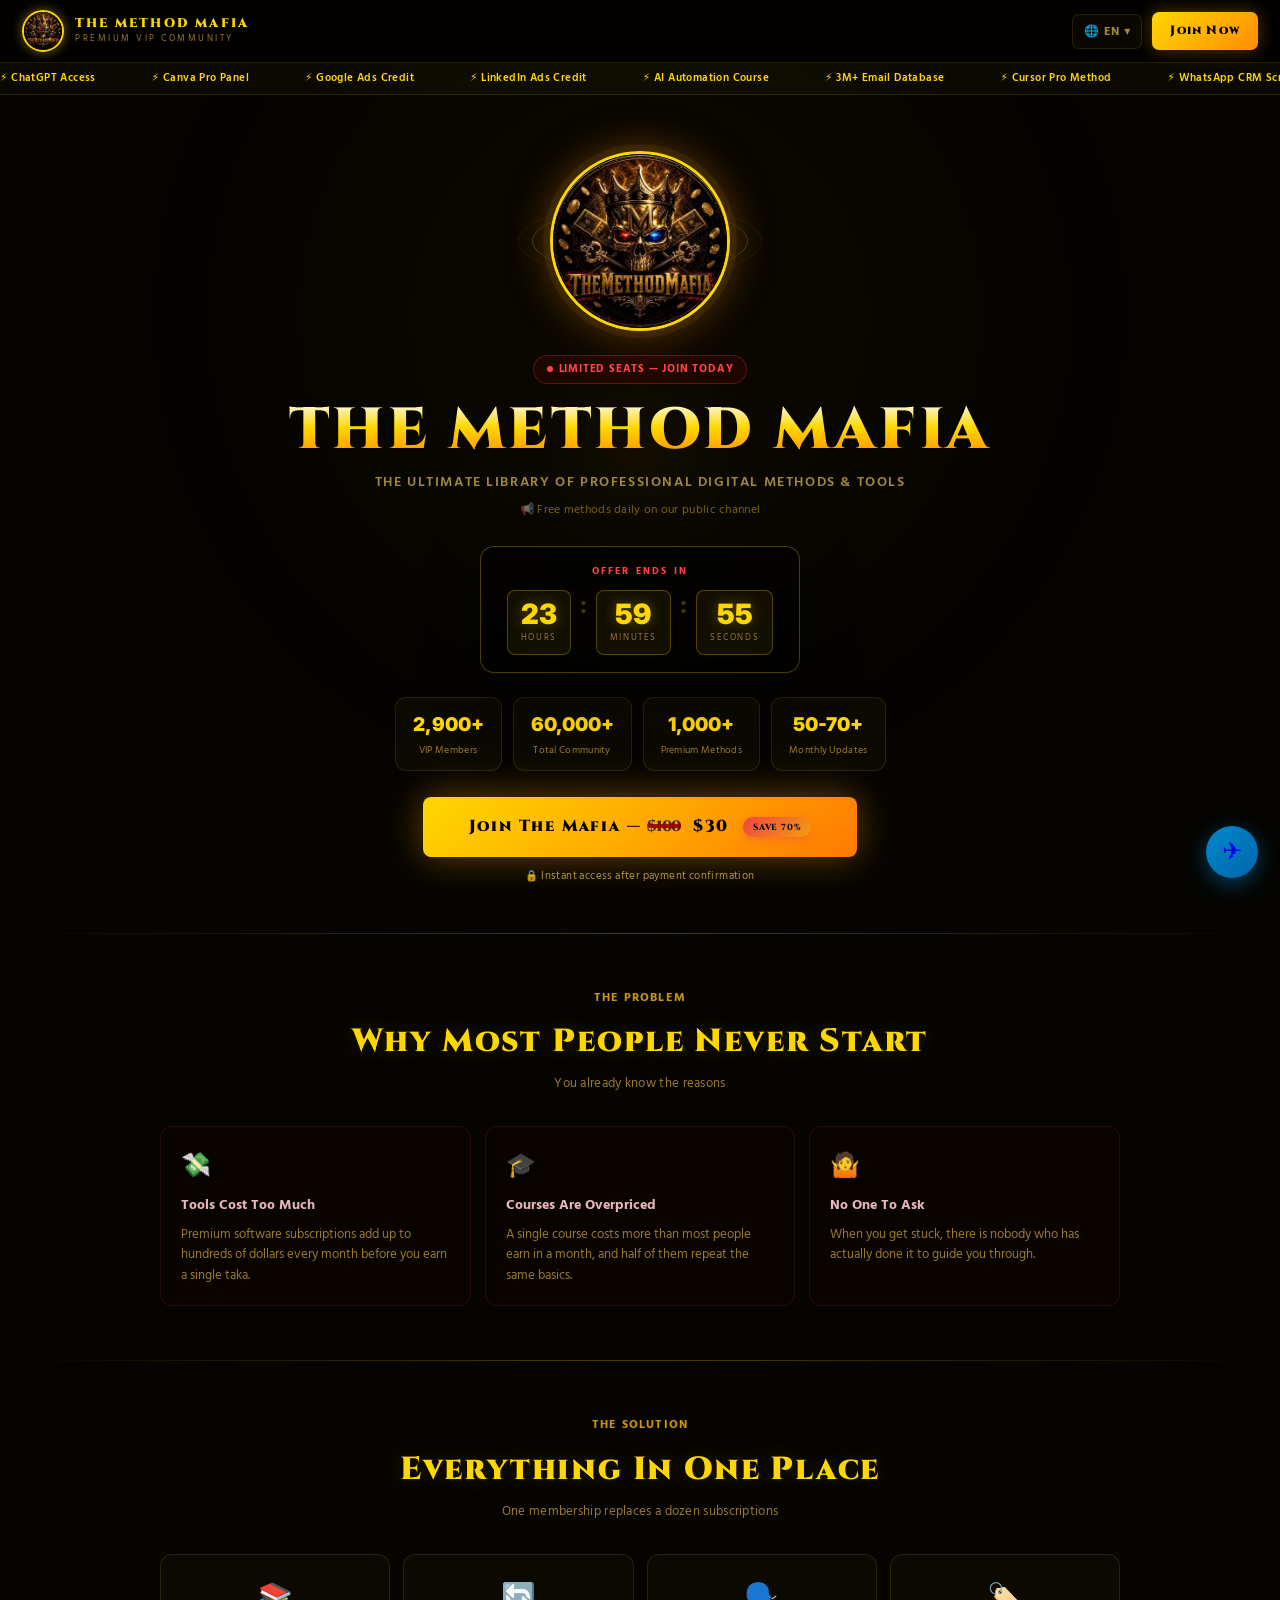
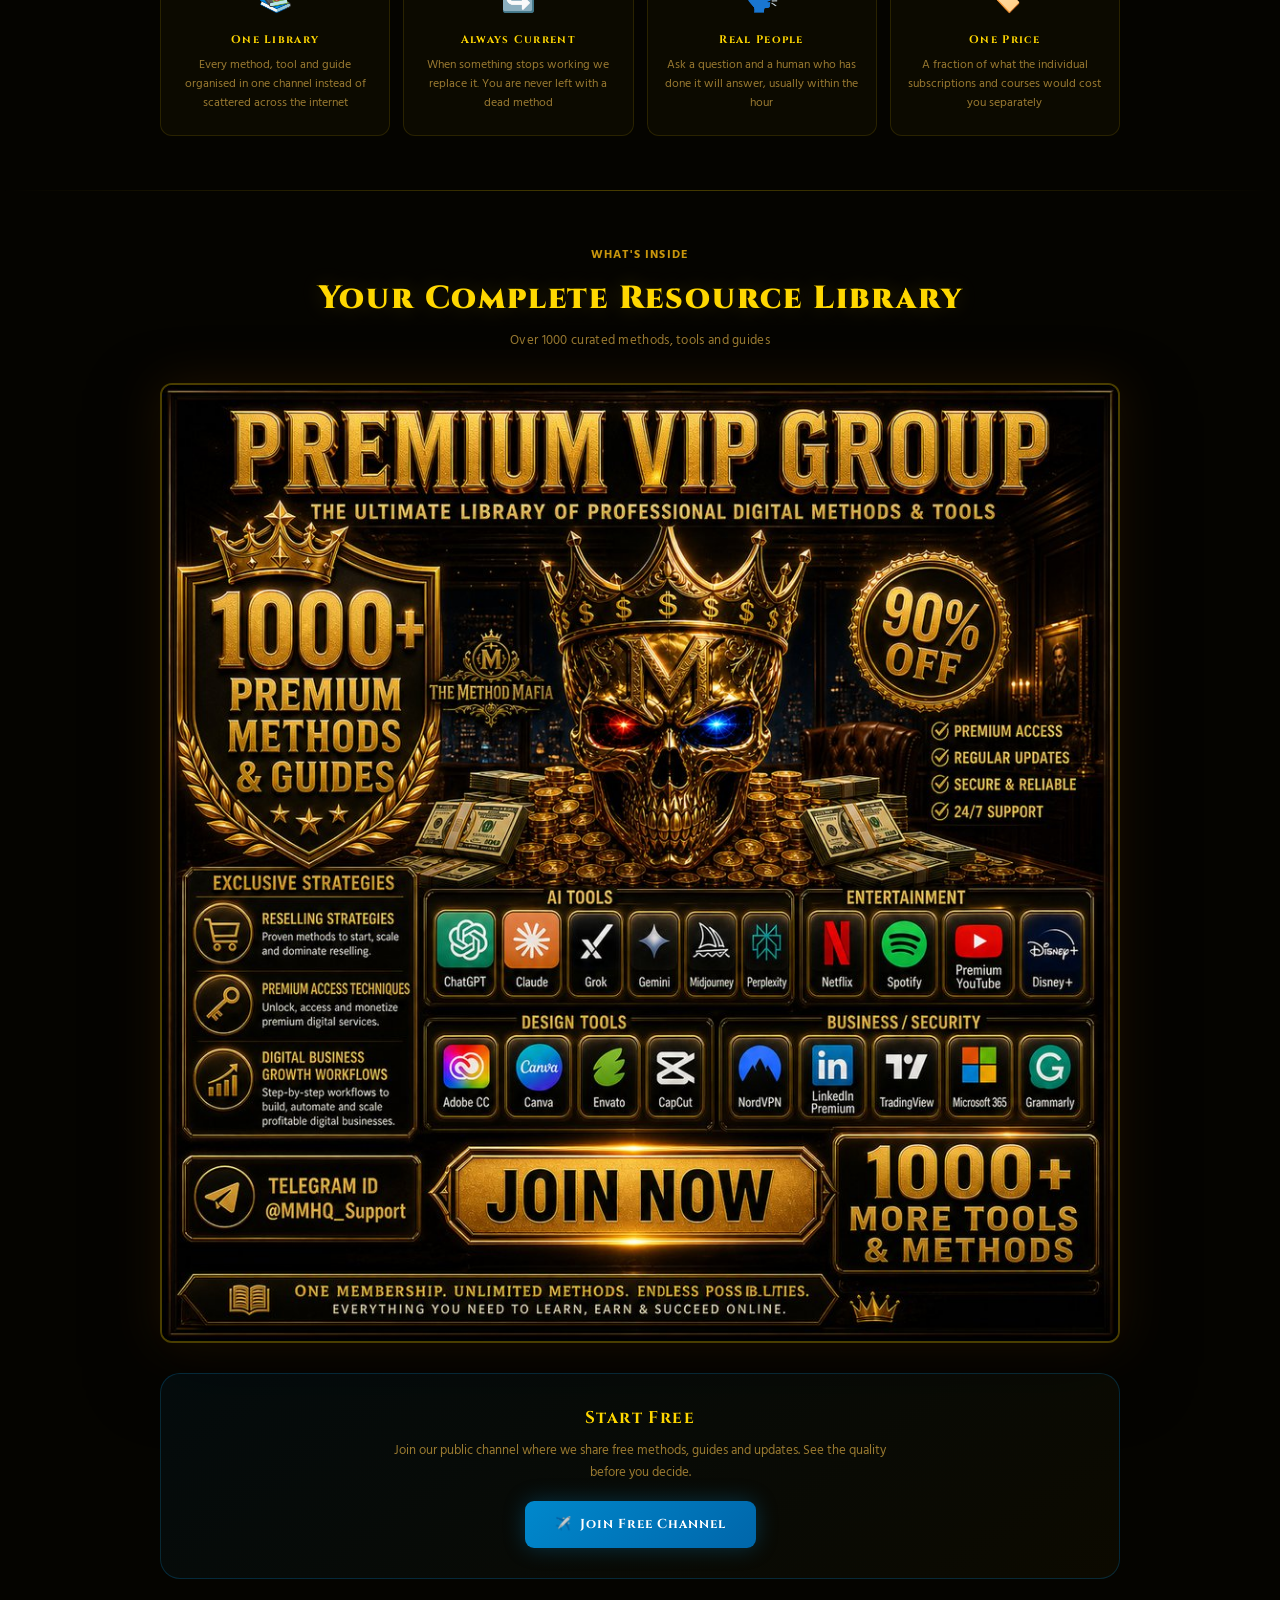
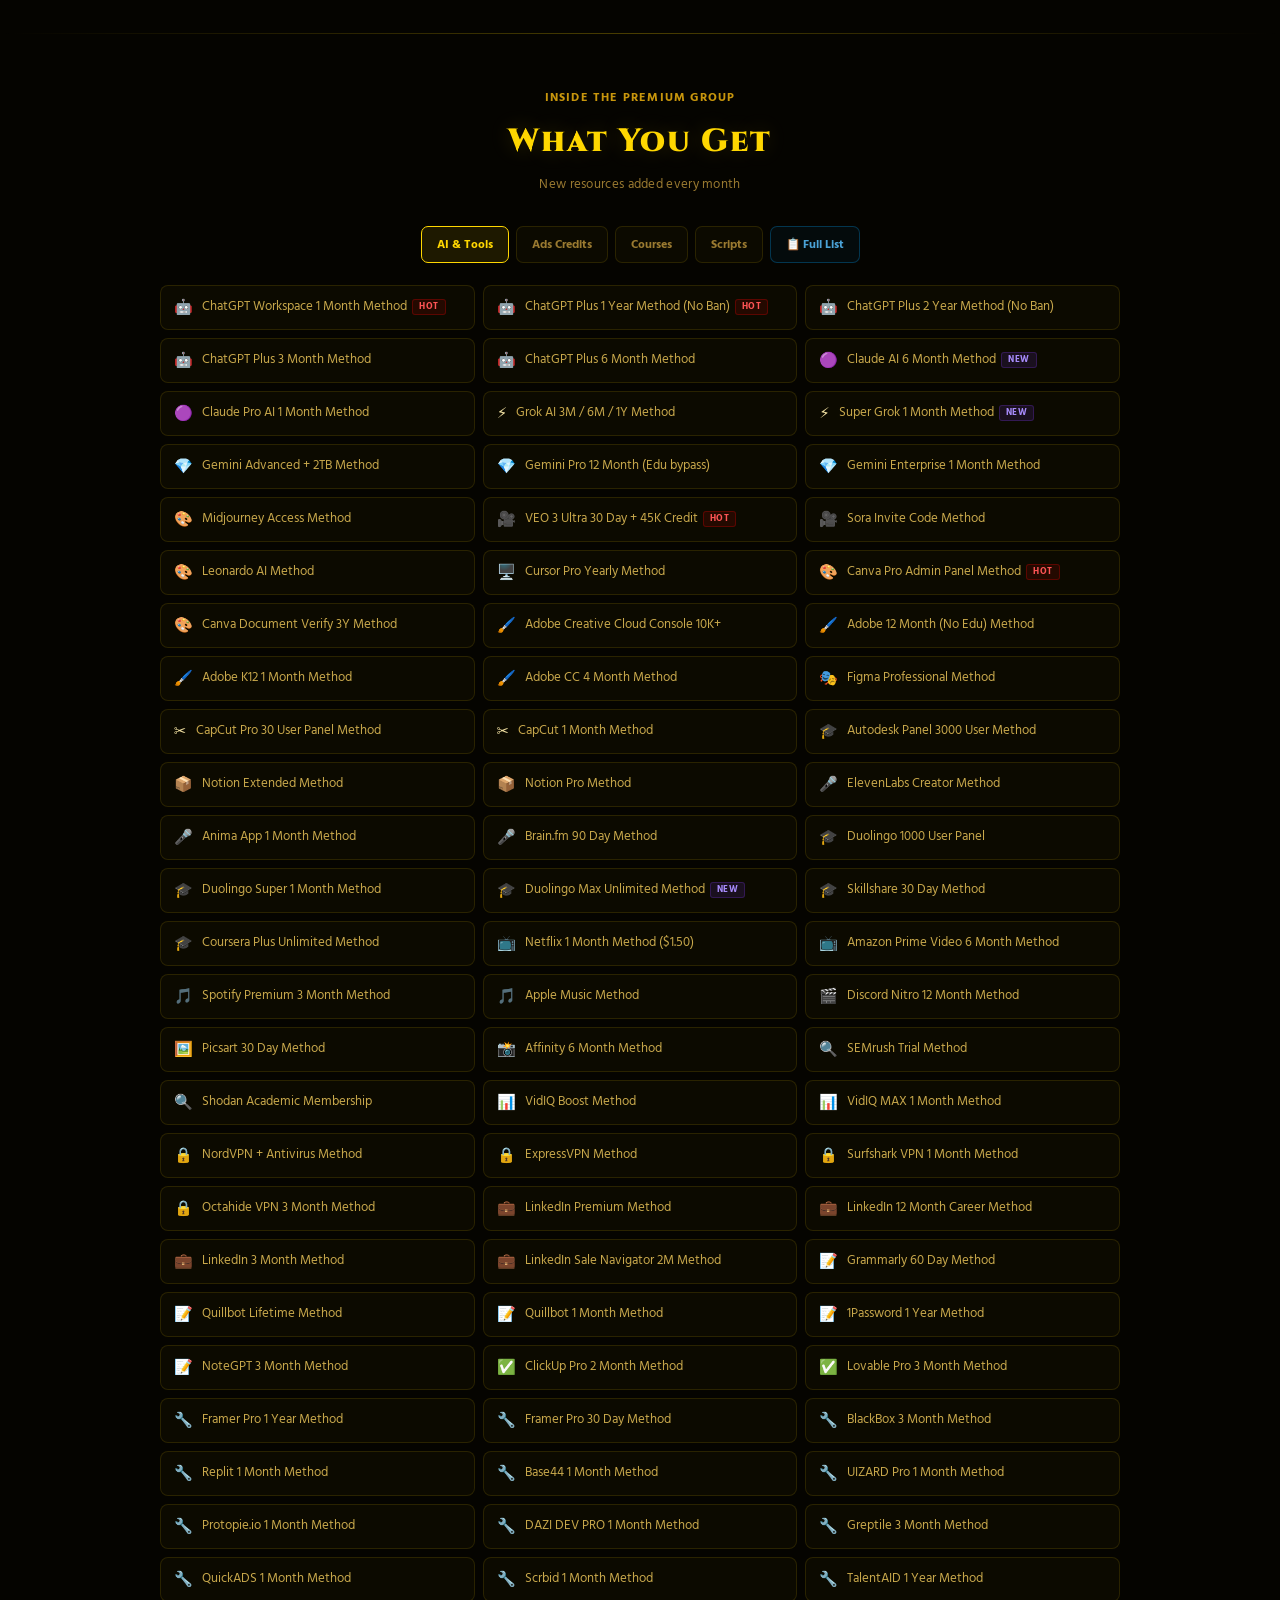
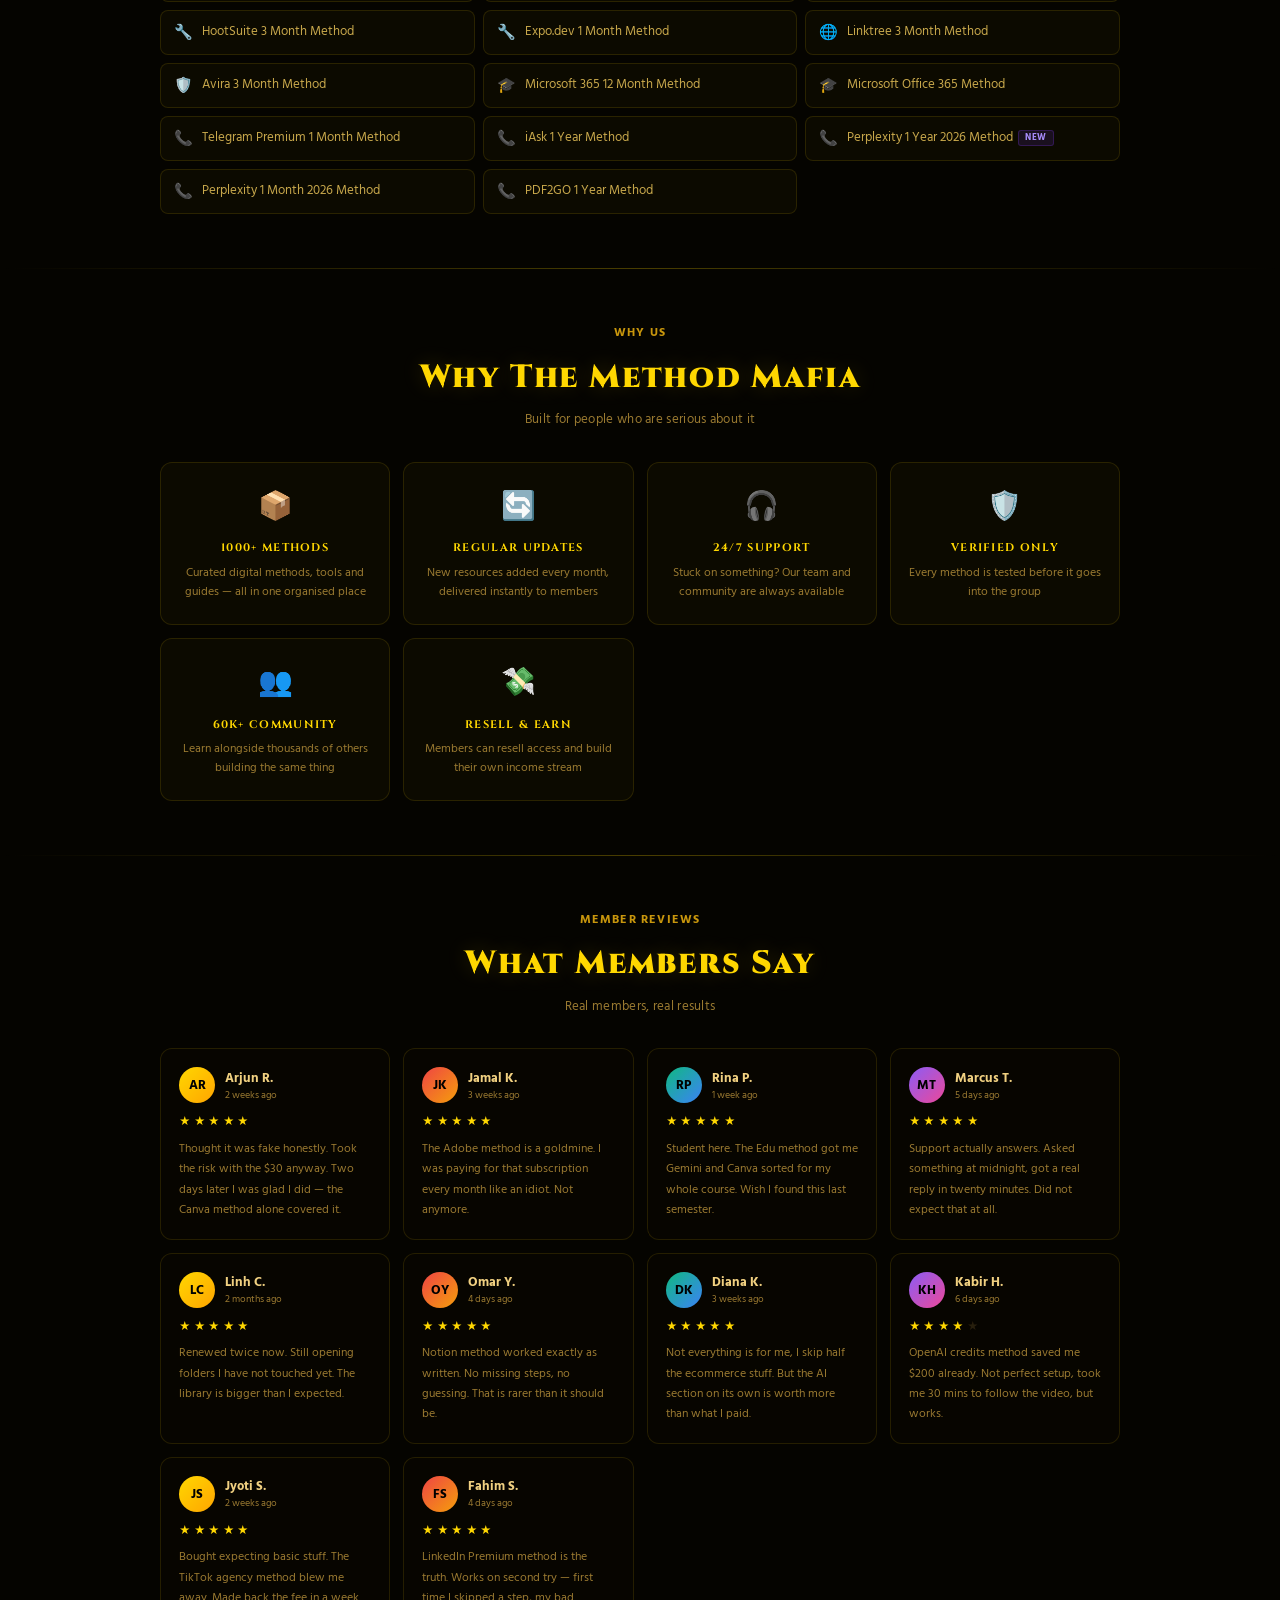
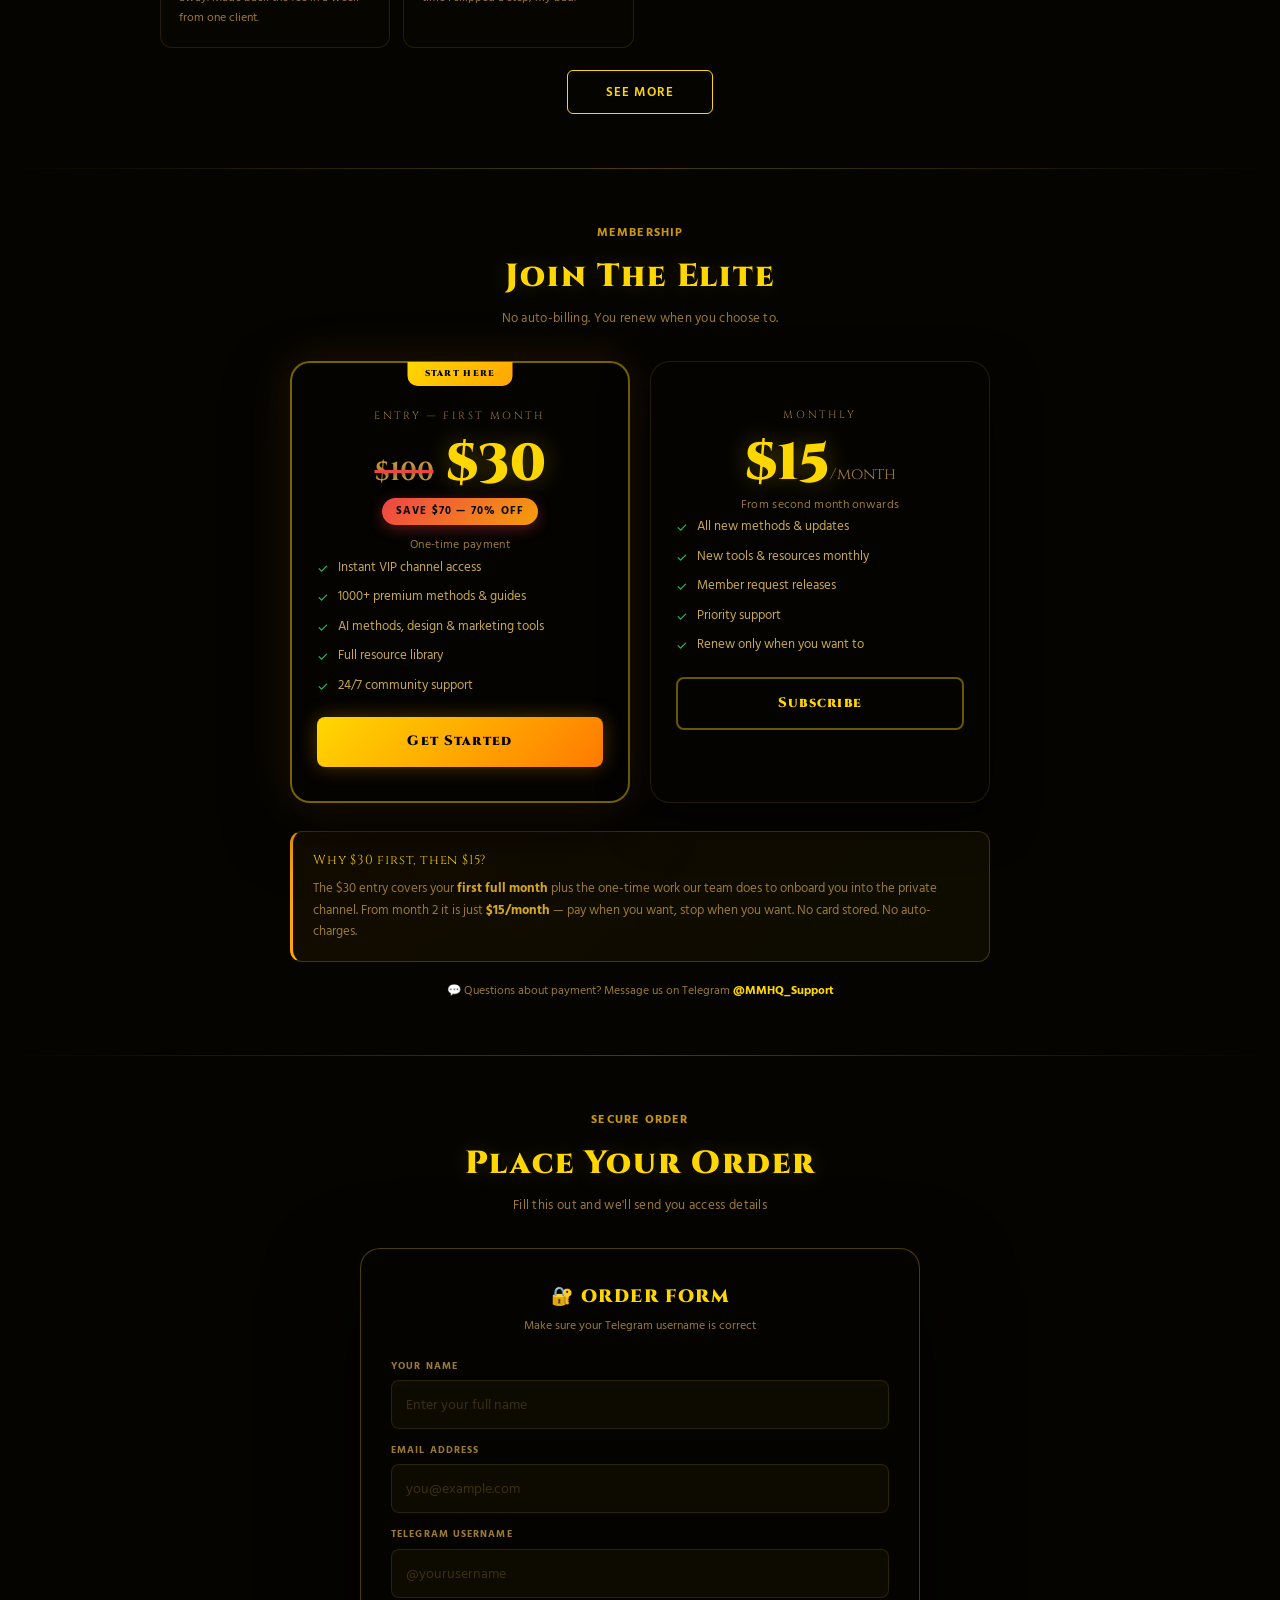
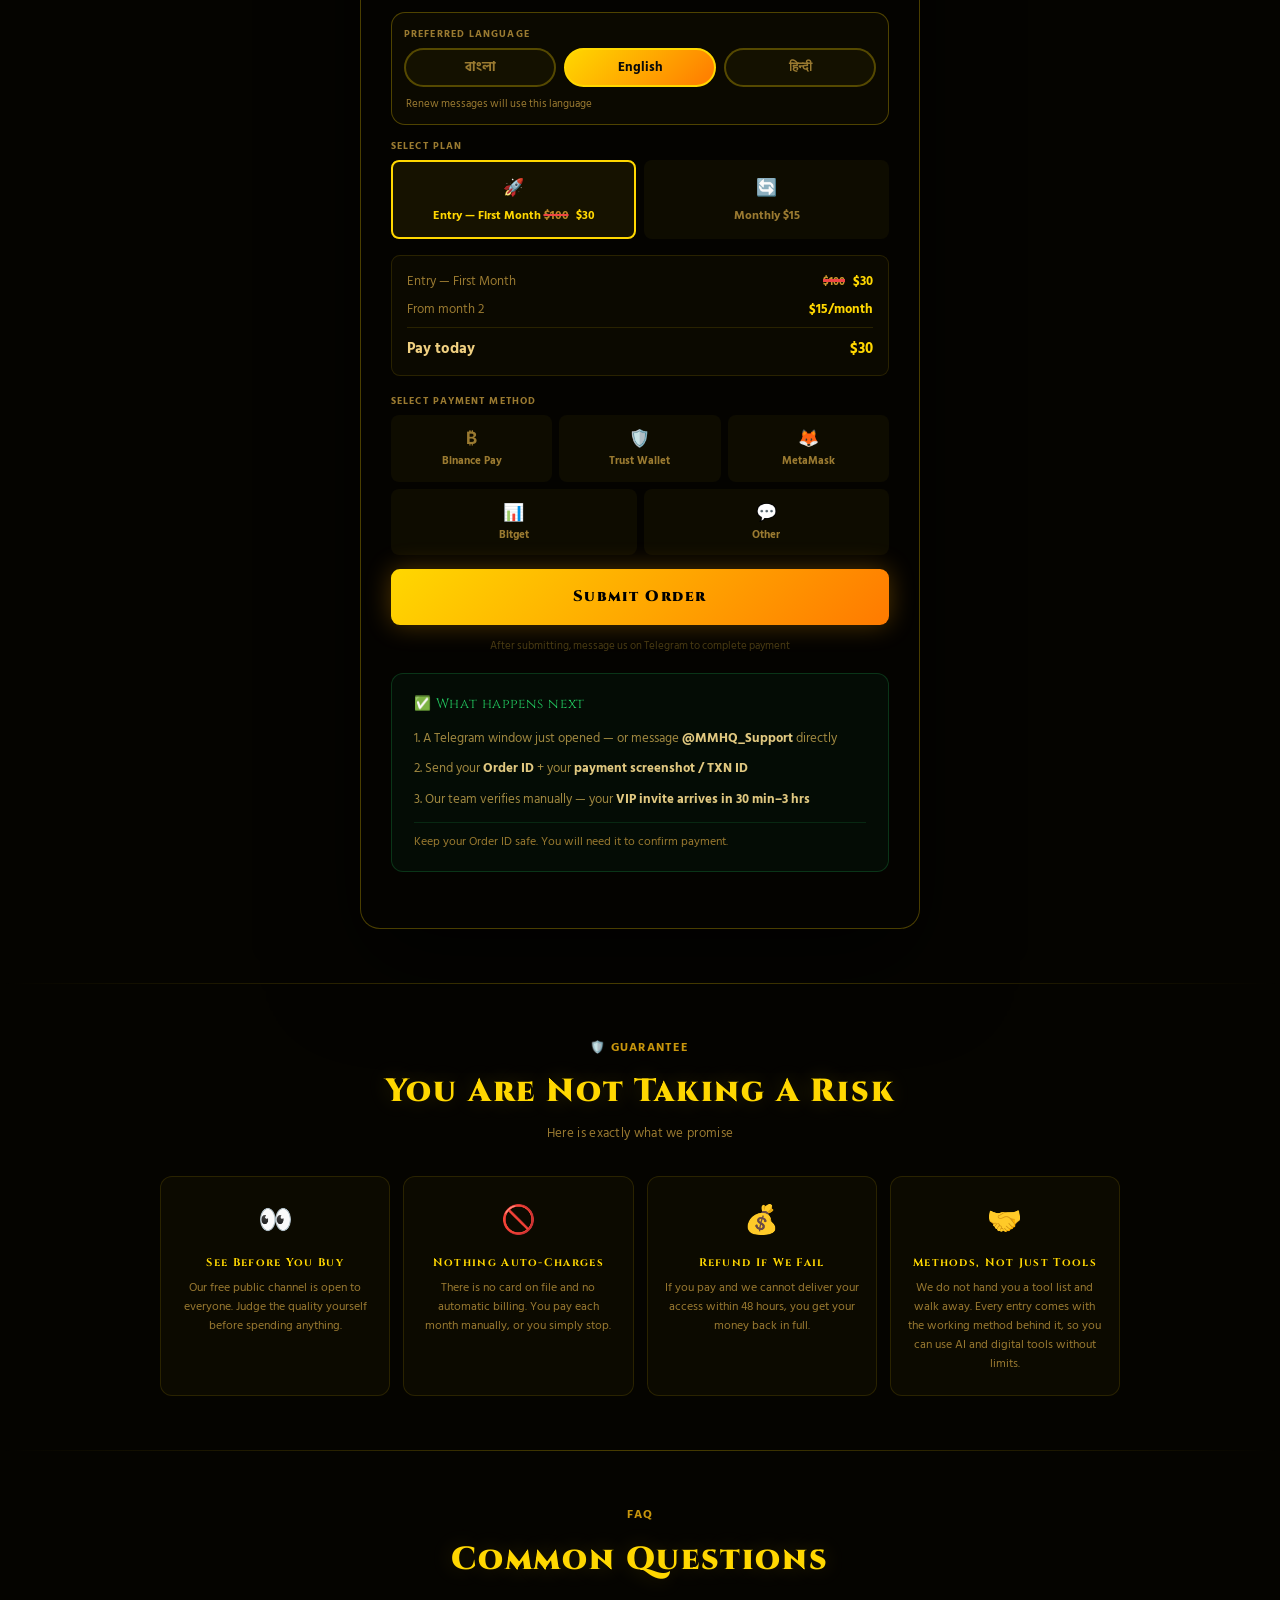
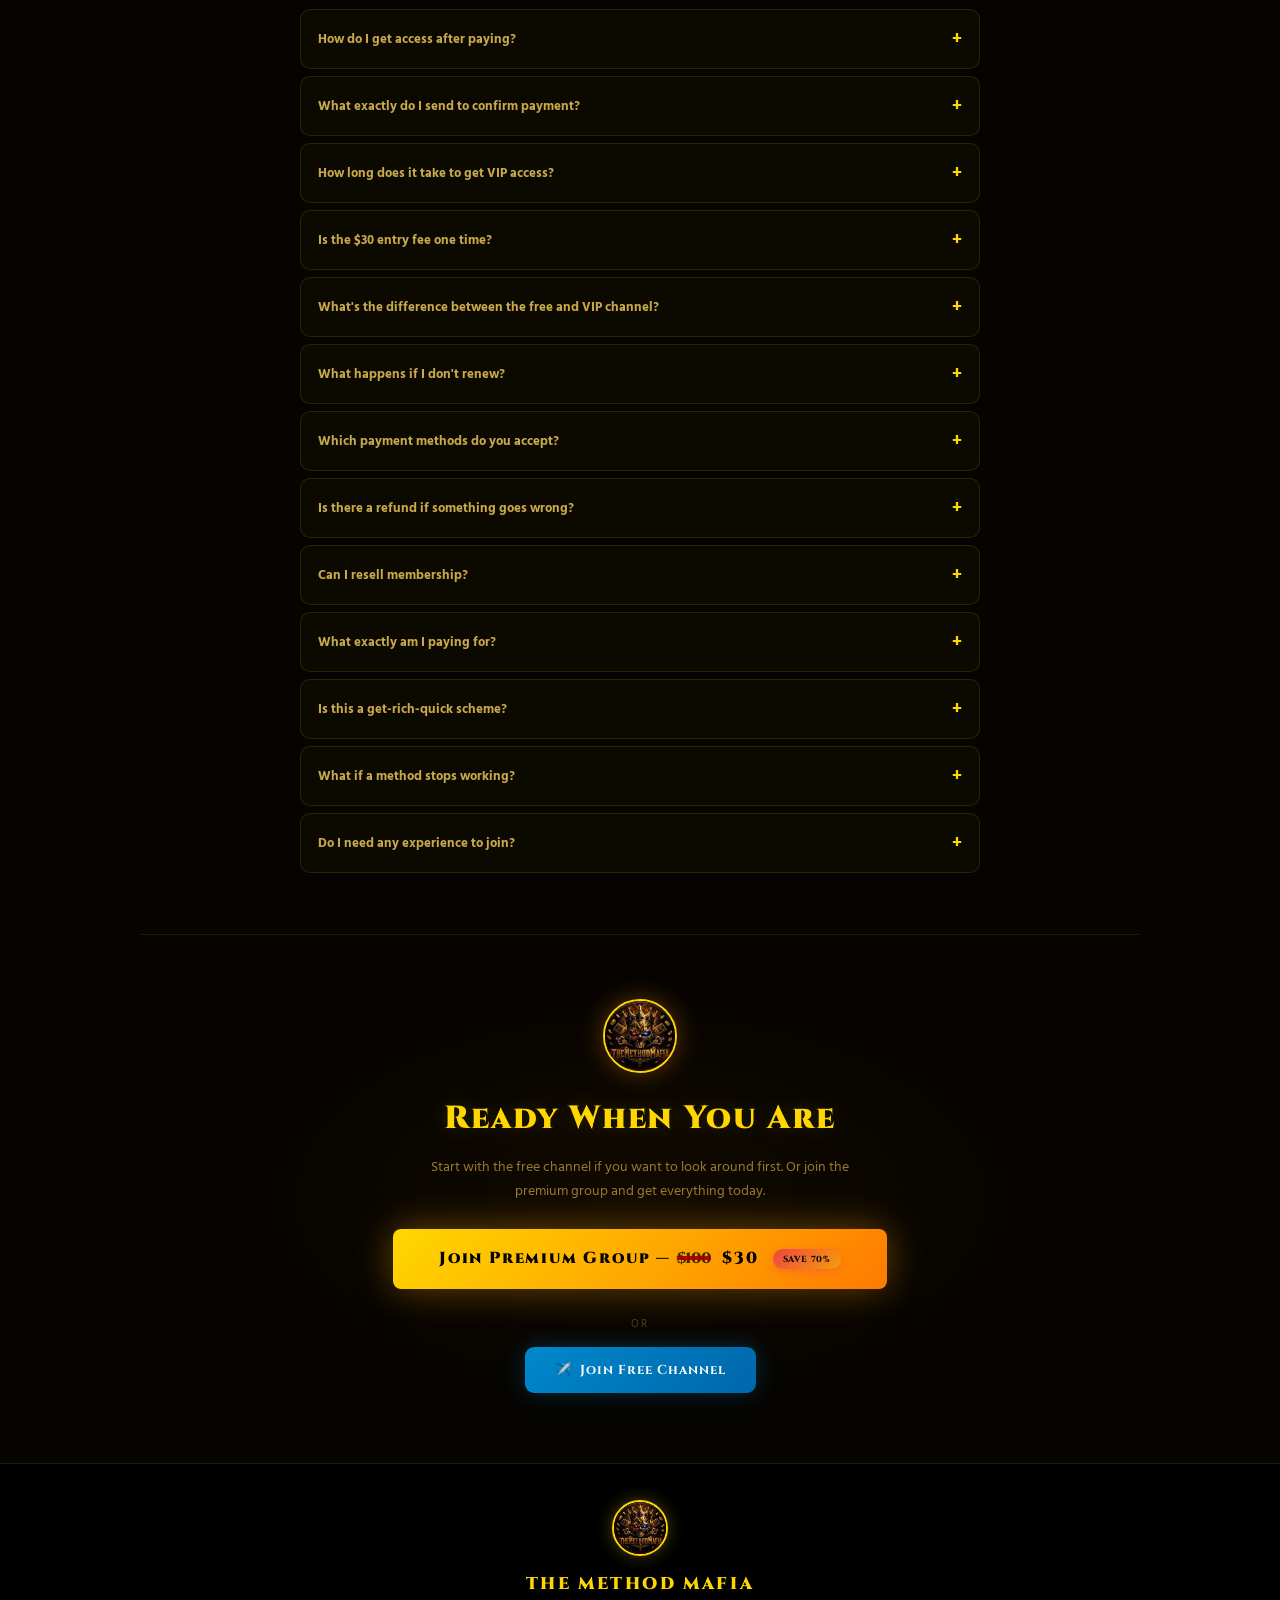
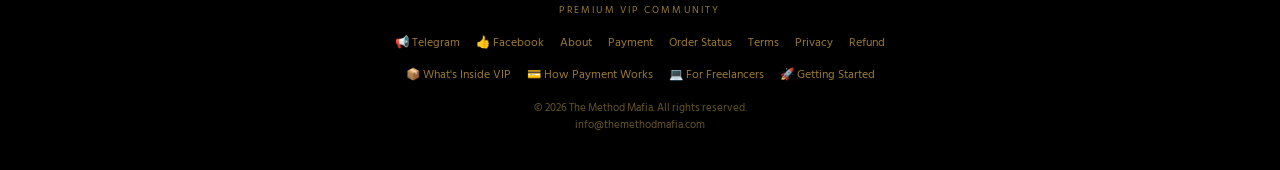
==== commit ac103d36: "Open MMHQ_Support on the tap itself, with no waiting toast or auto-copy. Submit is a live t.me link." ====
--- a/index.html
+++ b/index.html
@@ -379,7 +379,7 @@
       <div class="pay-select-row" id="payBadges"></div>
     </div>
 
-    <button class="submit-btn" id="submitBtn" onclick="submitOrder()" data-t="btnSubmit">Submit Order</button>
+    <a class="submit-btn" id="submitBtn" href="https://t.me/MMHQ_Support" onclick="return submitOrder(event)" data-t="btnSubmit">Submit Order</a>
     <p class="form-footer" data-t="formFooter"></p>
 
     <!-- Persistent fallback if t.me ignores ?text= on a username -->
--- a/css/style.css
+++ b/css/style.css
@@ -532,7 +532,8 @@
 .o-gold{color:var(--gold);font-weight:700}
 
 .submit-btn{
-  width:100%;background:linear-gradient(135deg,#FFD700,#FFA500 55%,#FF7A00);
+  display:block;width:100%;box-sizing:border-box;text-align:center;text-decoration:none;
+  background:linear-gradient(135deg,#FFD700,#FFA500 55%,#FF7A00);
   color:#000;padding:16px;border-radius:9px;
   font-family:var(--font-display);font-size:15px;font-weight:900;letter-spacing:1.6px;
   box-shadow:0 0 26px rgba(255,165,0,.3);transition:.25s;
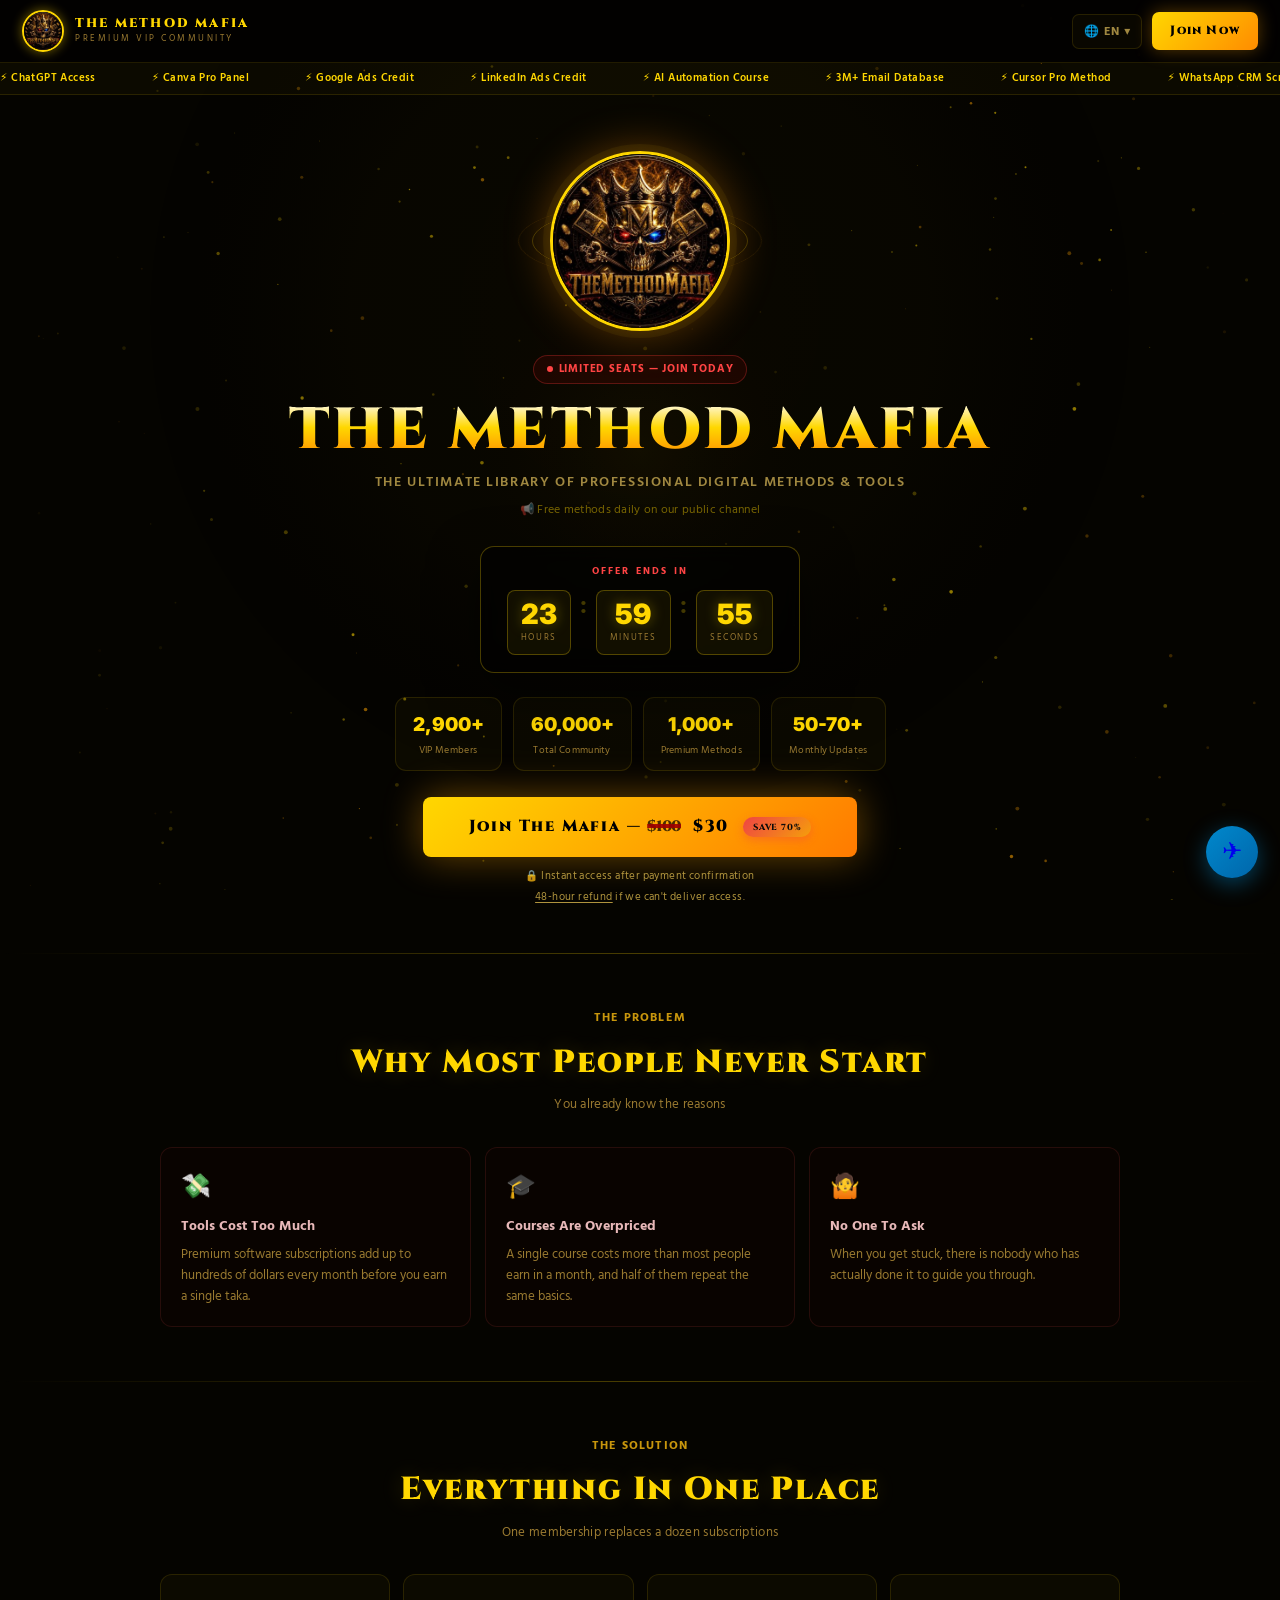
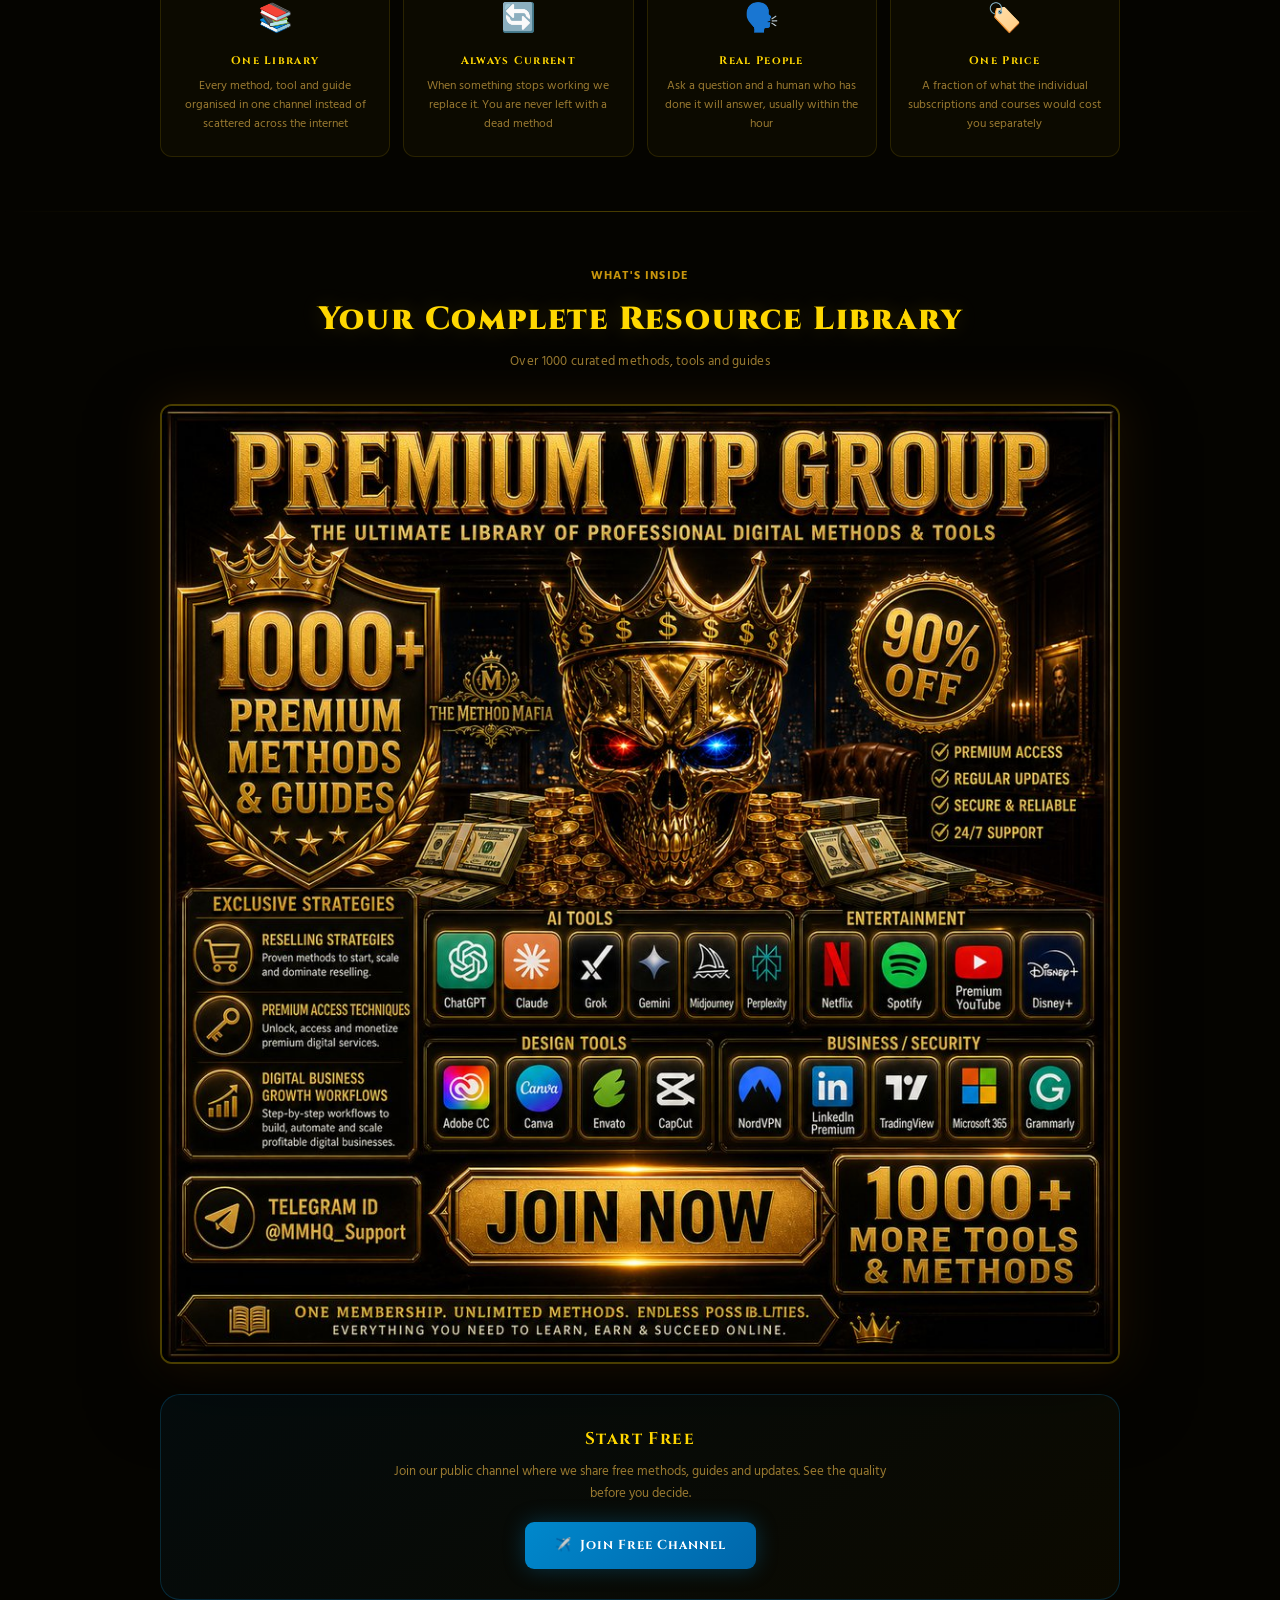
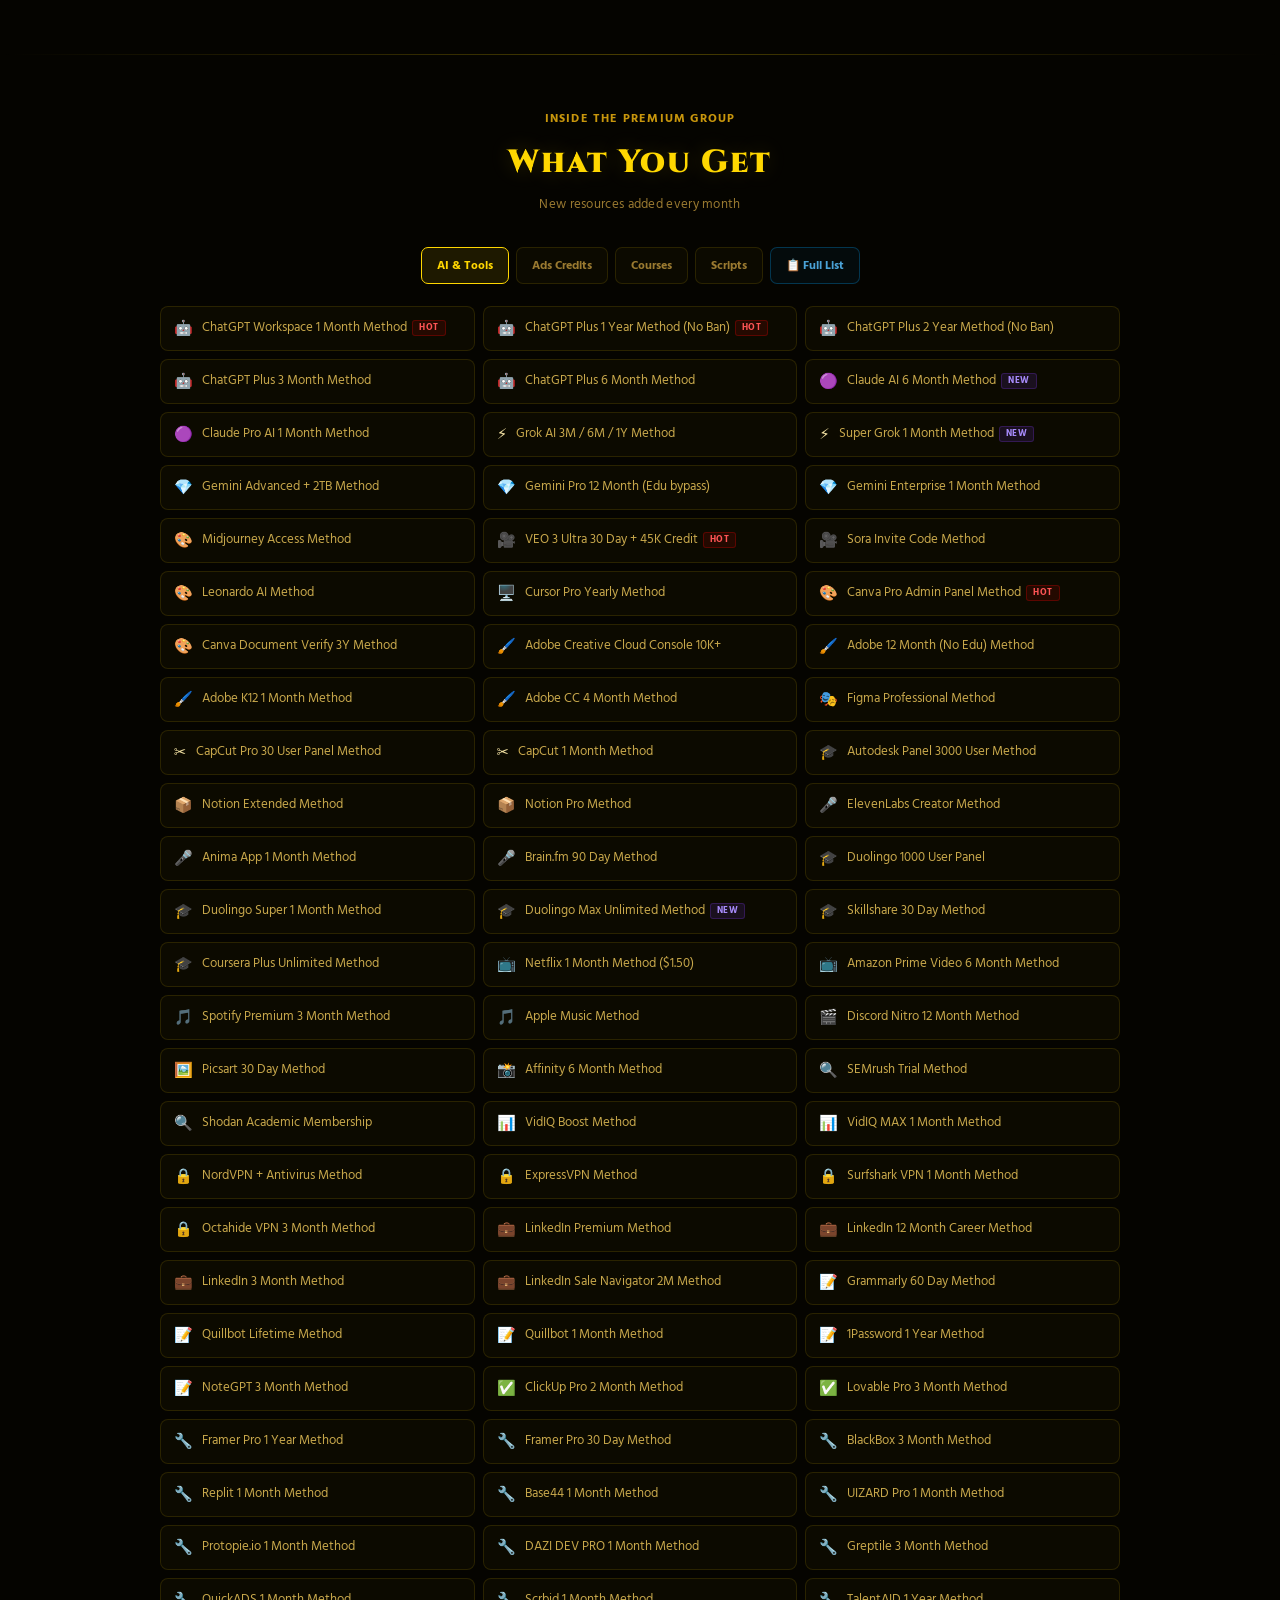
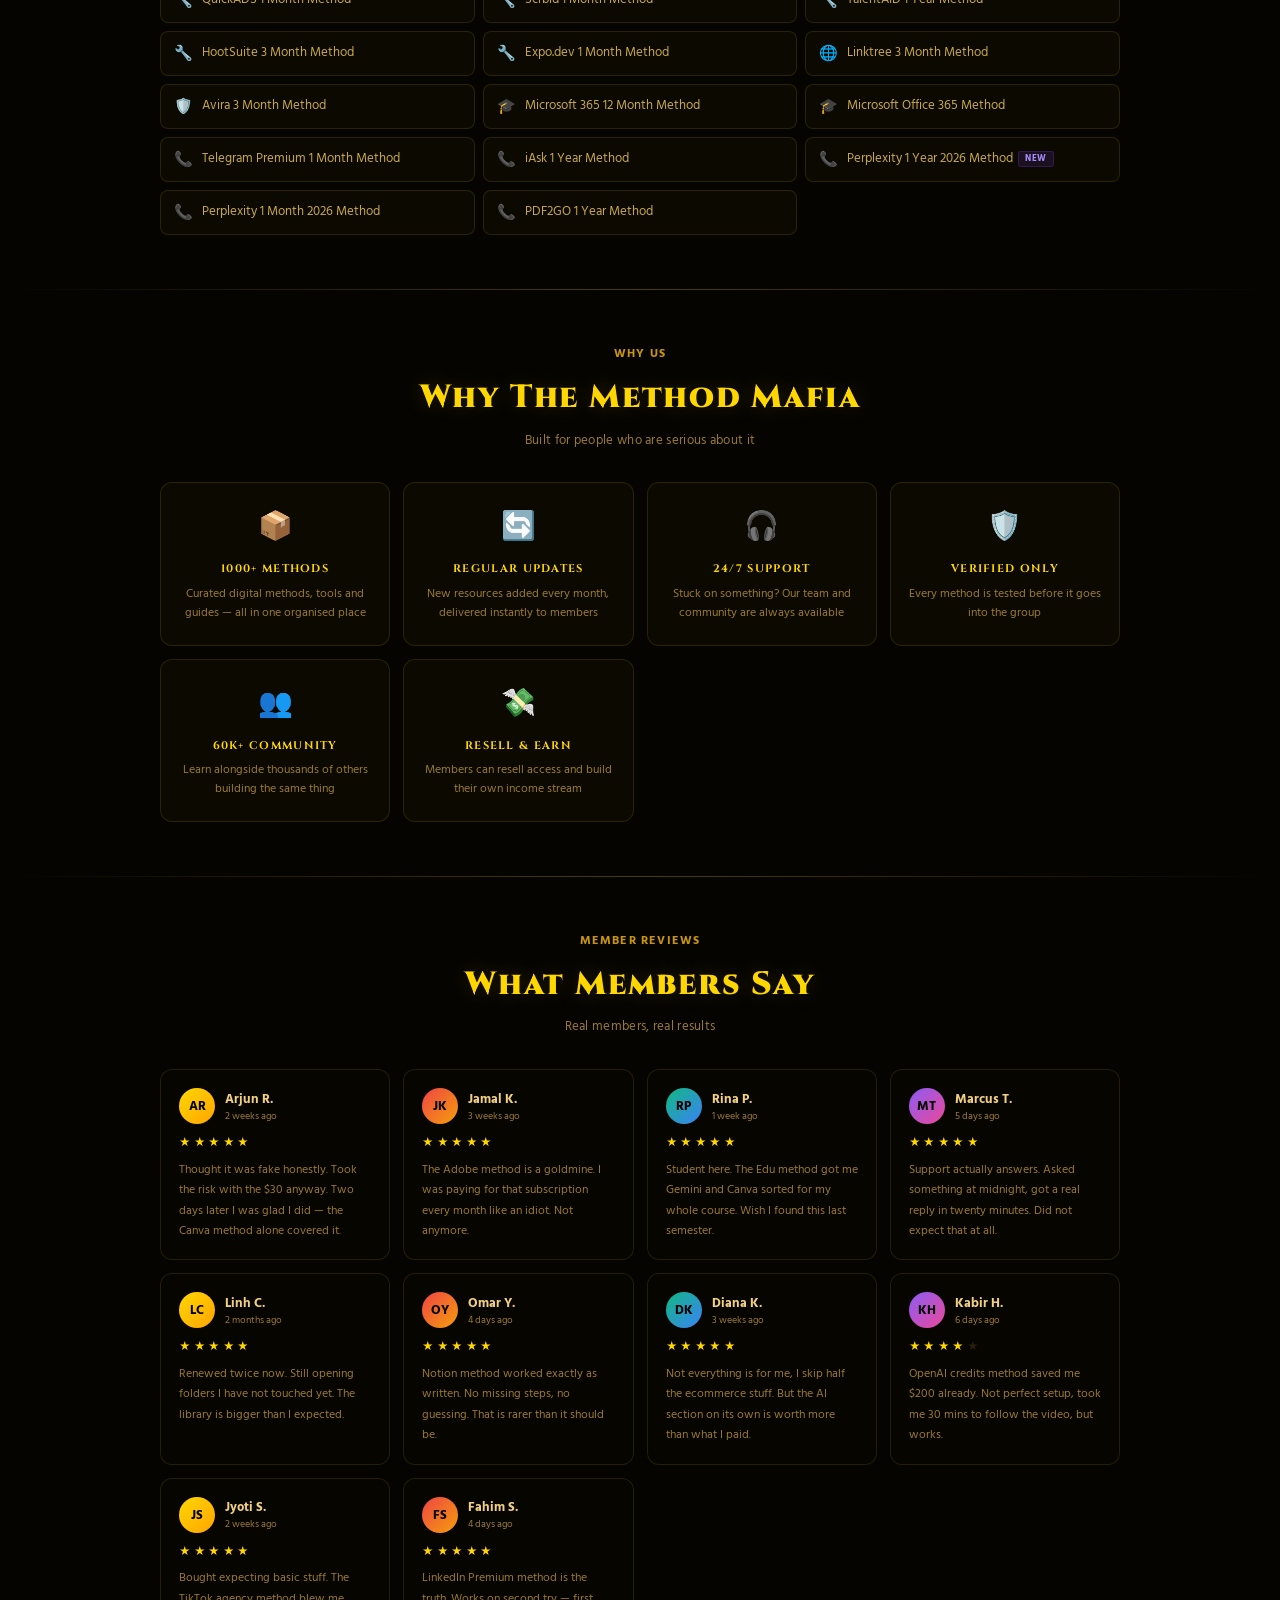
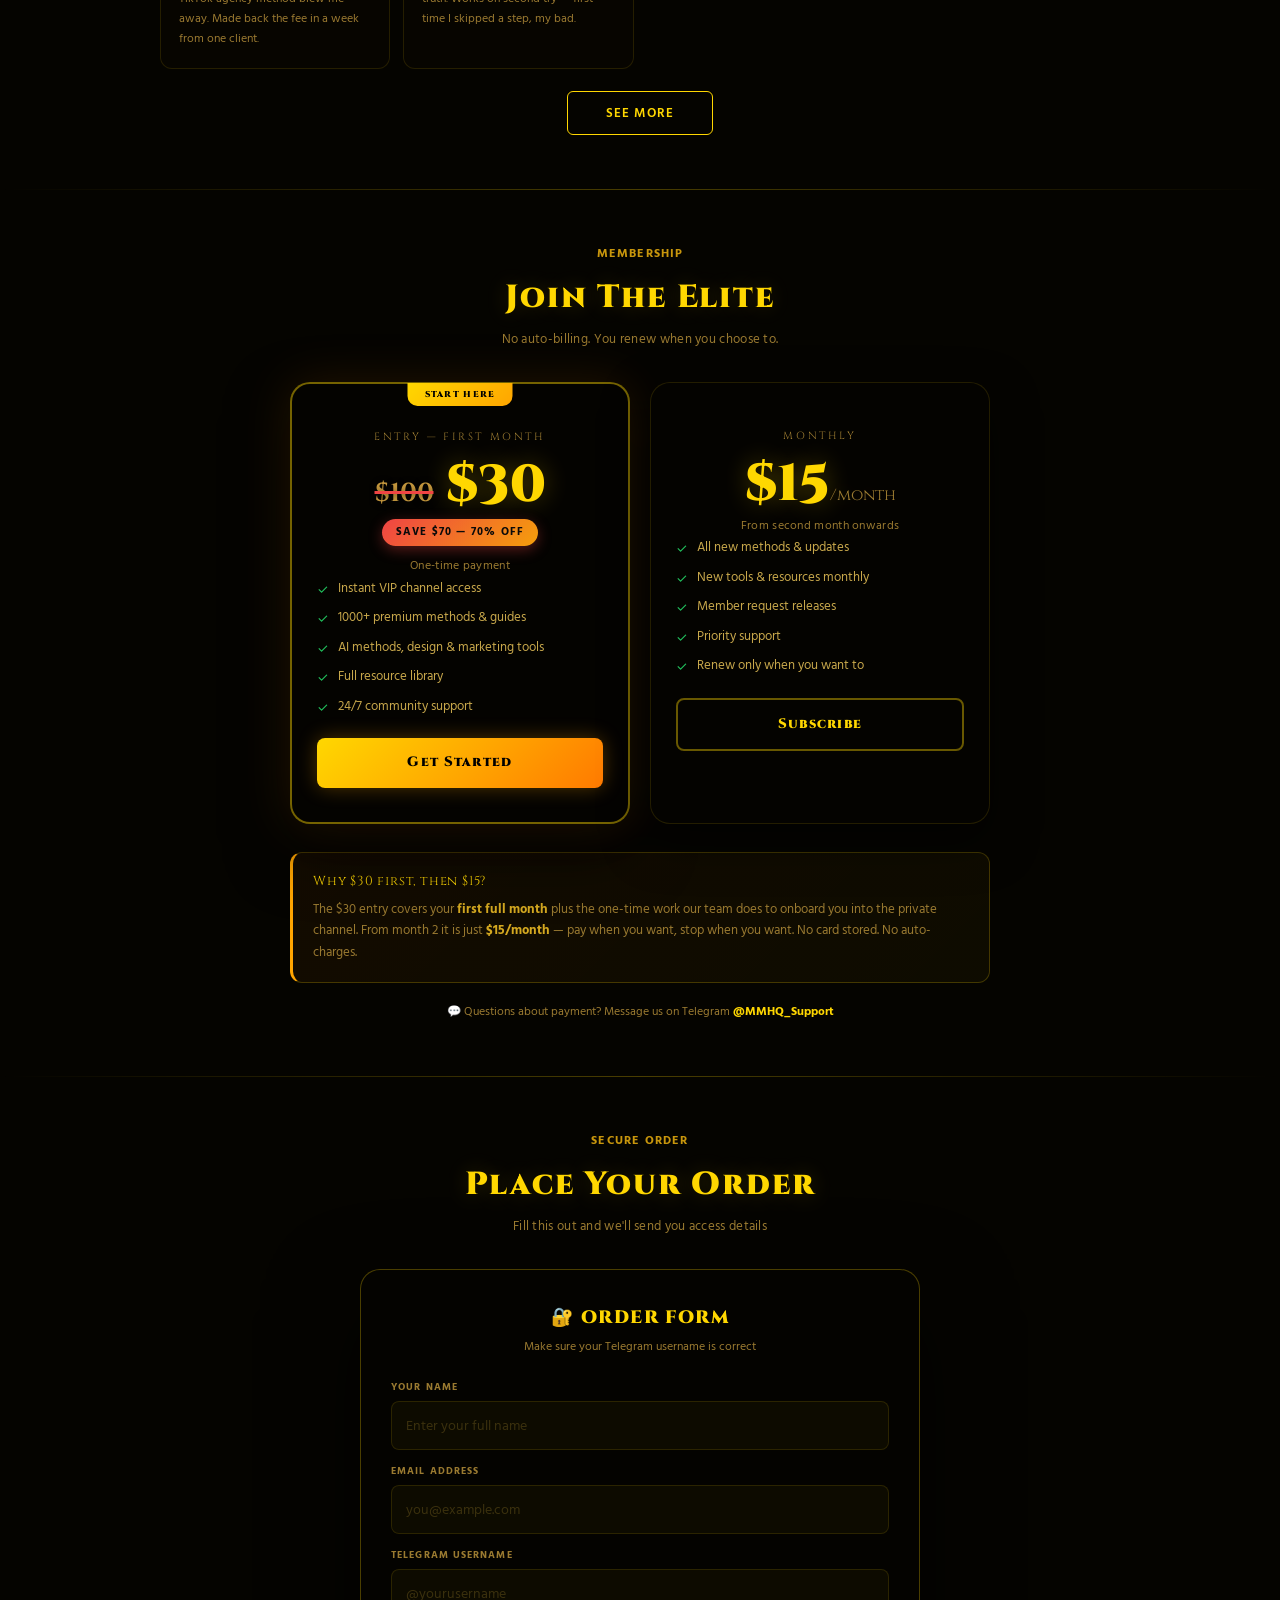
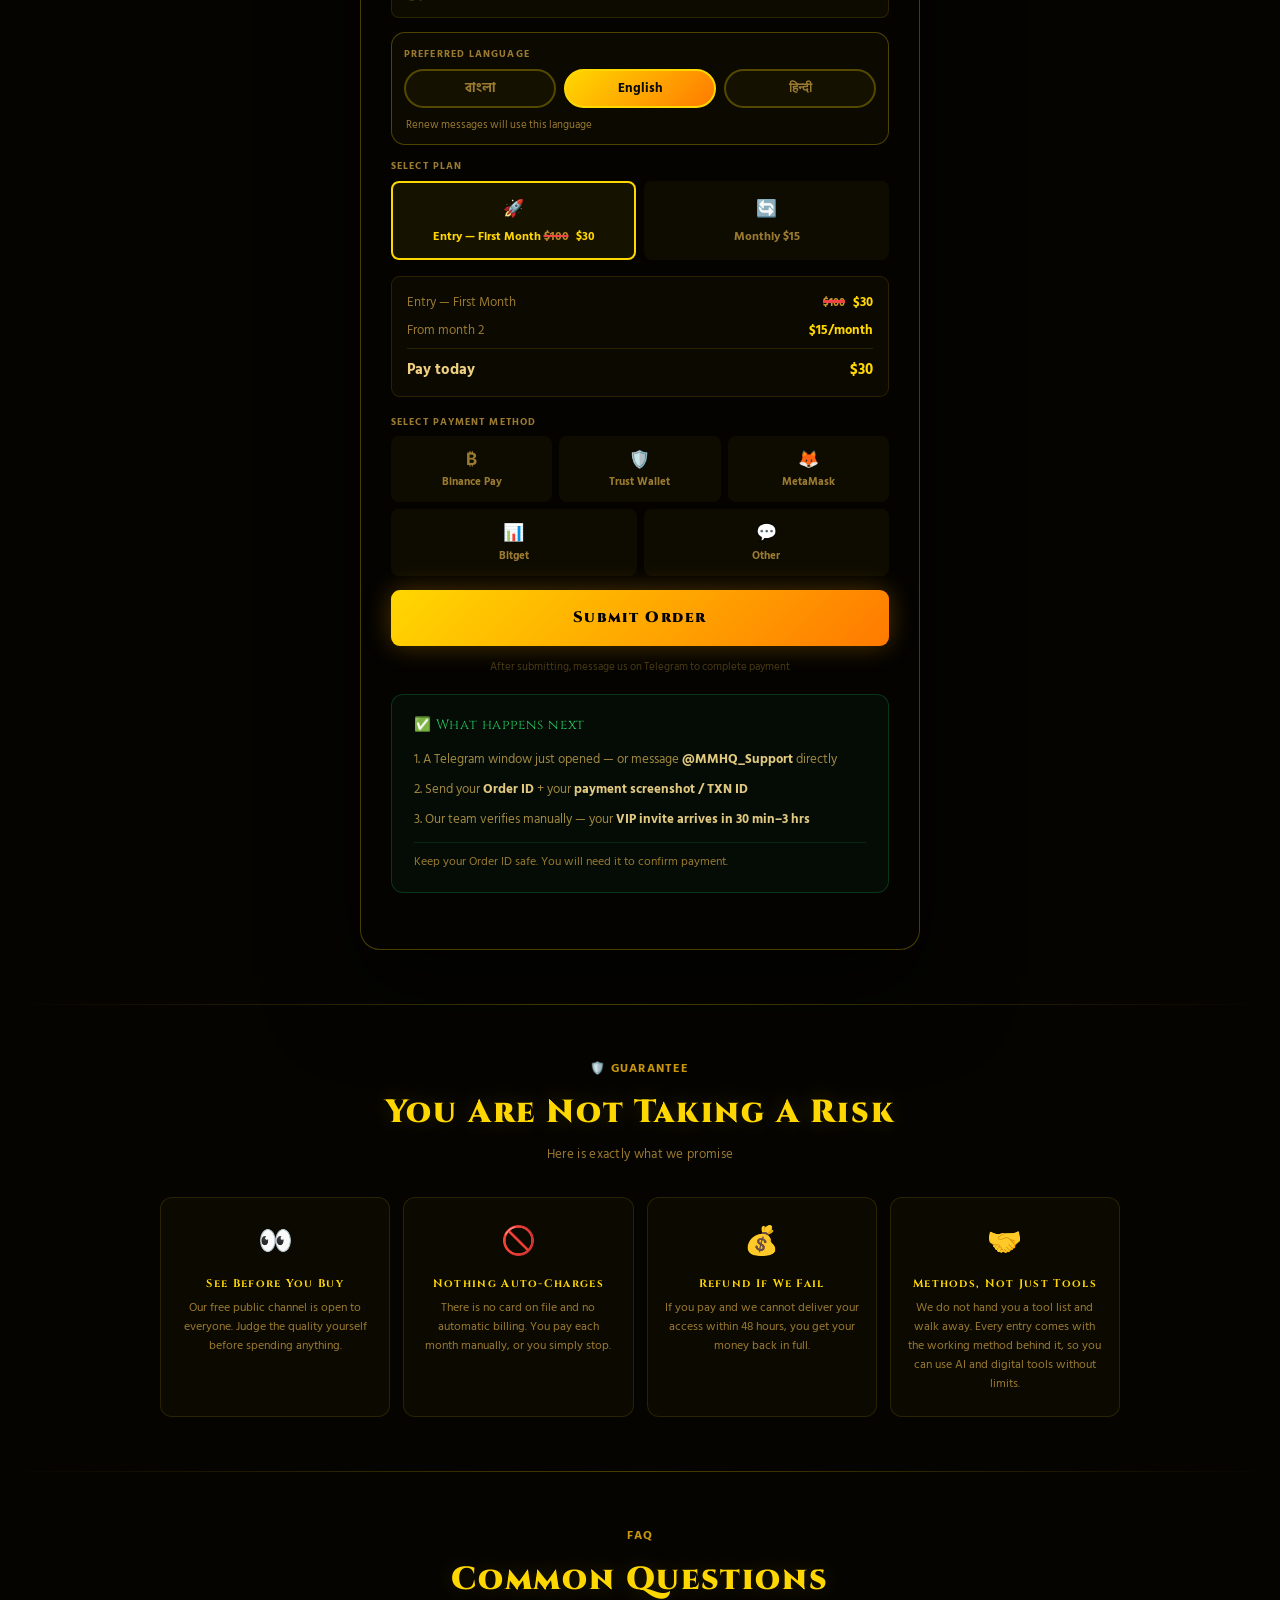
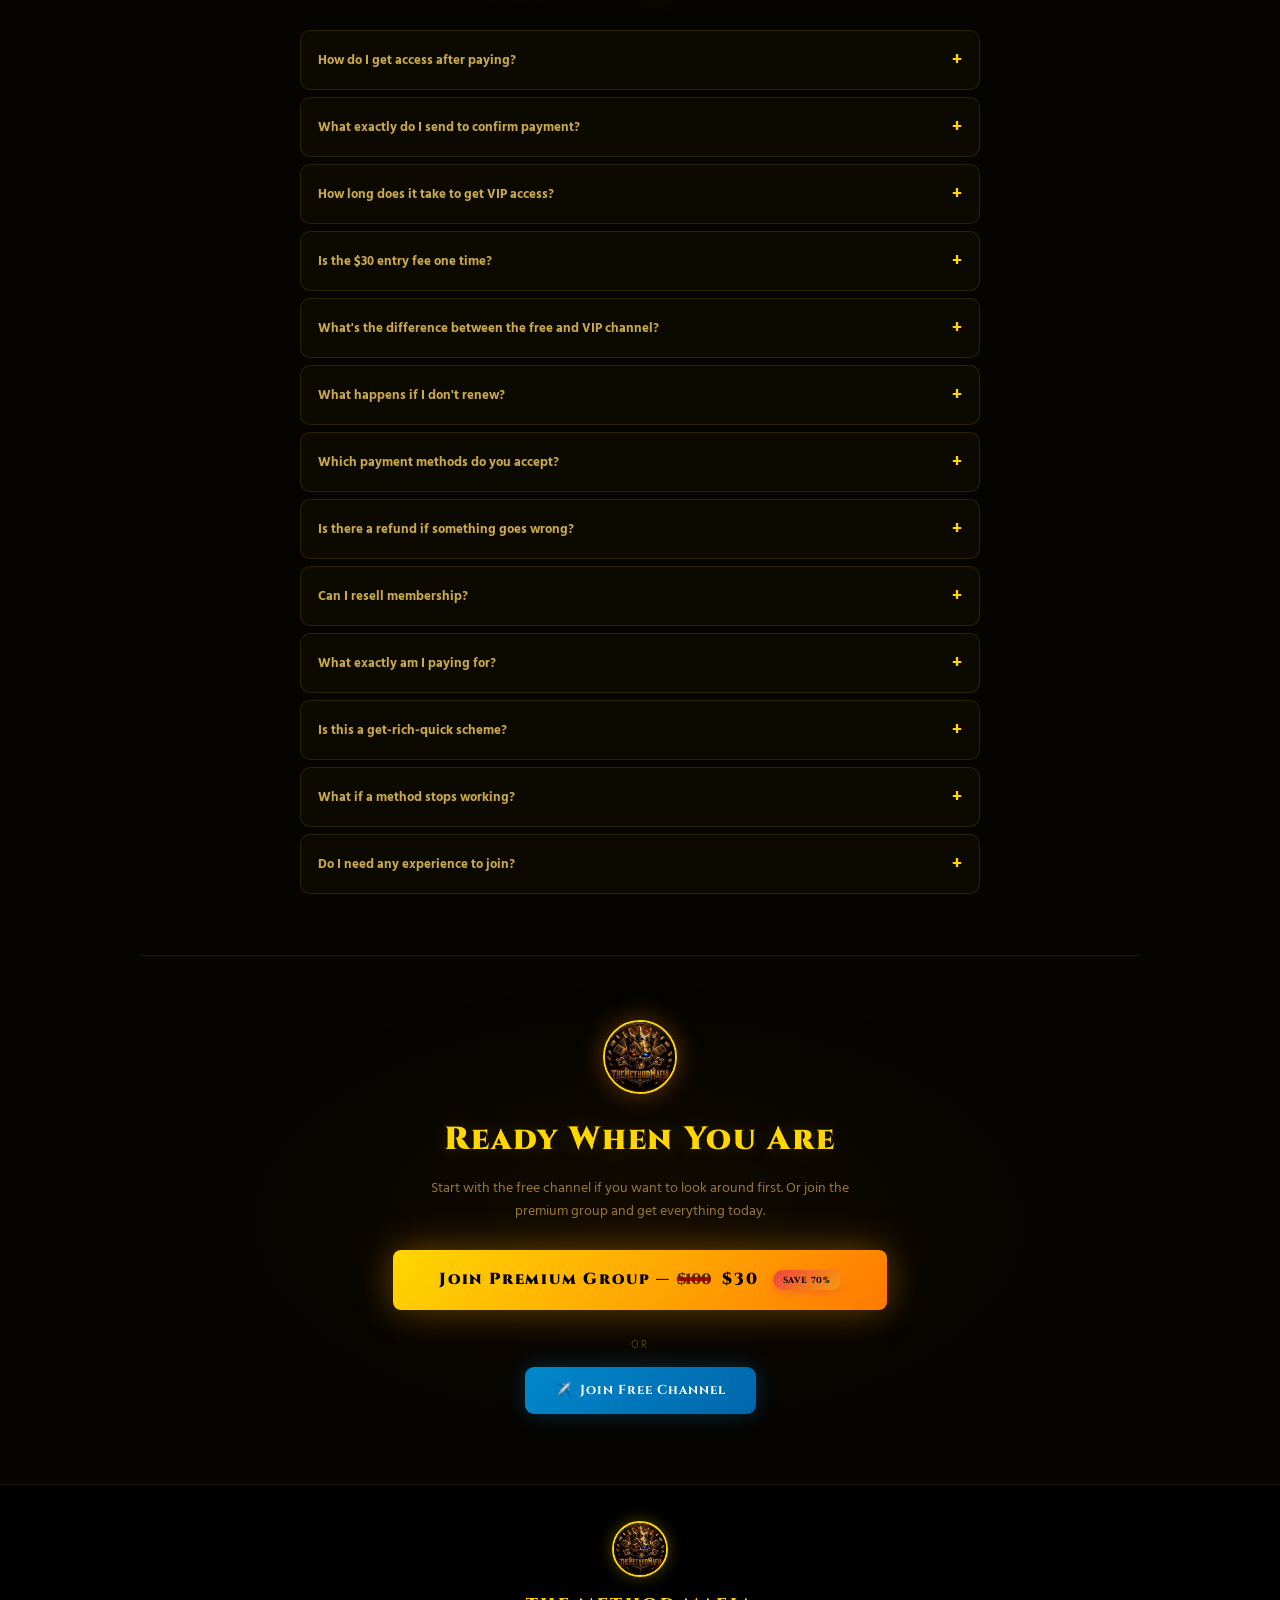
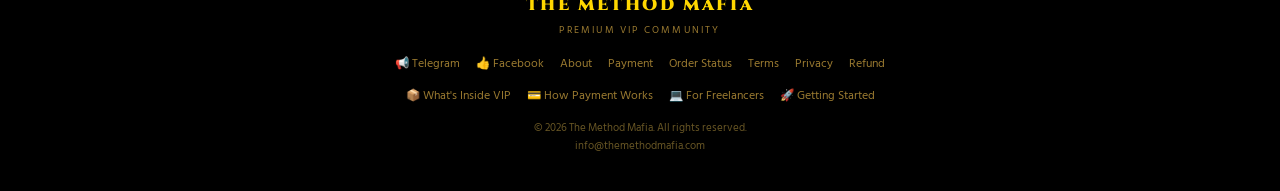
==== commit 06fa9a76: "Add a 48-hour refund note under the hero Join button The line sits under the existing instant-access" ====
--- a/index.html
+++ b/index.html
@@ -156,6 +156,7 @@
 
   <a href="#order" class="cta-lg"><span class="cta-label" data-t="heroCta">Join The Mafia</span><span class="cta-dash"> — </span><span class="cta-price-line"><span class="price-old" data-cfg="ENTRY_REGULAR_USD">$100</span> <span data-cfg="ENTRY_USD">$30</span> <span class="price-save" data-t="priceSaveShort">SAVE 70%</span></span></a>
   <p class="cta-note">🔒 <span data-t="heroNote">Instant access after payment confirmation</span></p>
+  <p class="cta-note cta-refund"><a href="/refund">48-hour refund</a> if we can't deliver access.</p>
 </div>
 
 <div class="divider"></div>
--- a/css/style.css
+++ b/css/style.css
@@ -218,6 +218,8 @@
 }
 .cta-lg:hover{transform:translateY(-4px) scale(1.02);box-shadow:0 0 58px rgba(255,165,0,.62)}
 .cta-note{font-size:10.5px;color:rgba(200,168,70,.88);letter-spacing:.4px}
+.cta-refund{margin-top:4px}
+.cta-refund a{color:inherit;text-decoration:underline;text-underline-offset:2px}
 
 /* ═══ LAYOUT ═══ */
 .divider{height:1px;background:linear-gradient(90deg,transparent,var(--line-2),transparent);position:relative;z-index:1}
@@ -540,6 +542,7 @@
 }
 .submit-btn:hover{transform:translateY(-3px);box-shadow:0 0 44px rgba(255,165,0,.5)}
 .submit-btn:disabled{opacity:.55;cursor:not-allowed;transform:none}
+.submit-btn.is-sending{opacity:.7;transform:none}
 .form-footer{text-align:center;margin-top:13px;font-size:10.5px;color:rgba(128,104,32,.55);line-height:1.6}
 
 .order-handoff{
@@ -979,3 +982,23 @@
   .next-steps-box{padding:16px 15px}
   .upsell-box{padding:15px 16px}
 }
+
+/* Decorative motion only. Timer, popups, tabs, and ratings stay as they are. */
+@media (prefers-reduced-motion: reduce){
+  html{scroll-behavior:auto}
+  #bg-canvas{display:none}
+  .ticker,
+  .logo-img,
+  .logo-ring,
+  .logo-ring-2,
+  .dot,
+  .p-save-badge{
+    animation:none;
+  }
+  .logo-img{transition:none}
+  .reveal{
+    opacity:1;
+    transform:none;
+    transition:none;
+  }
+}
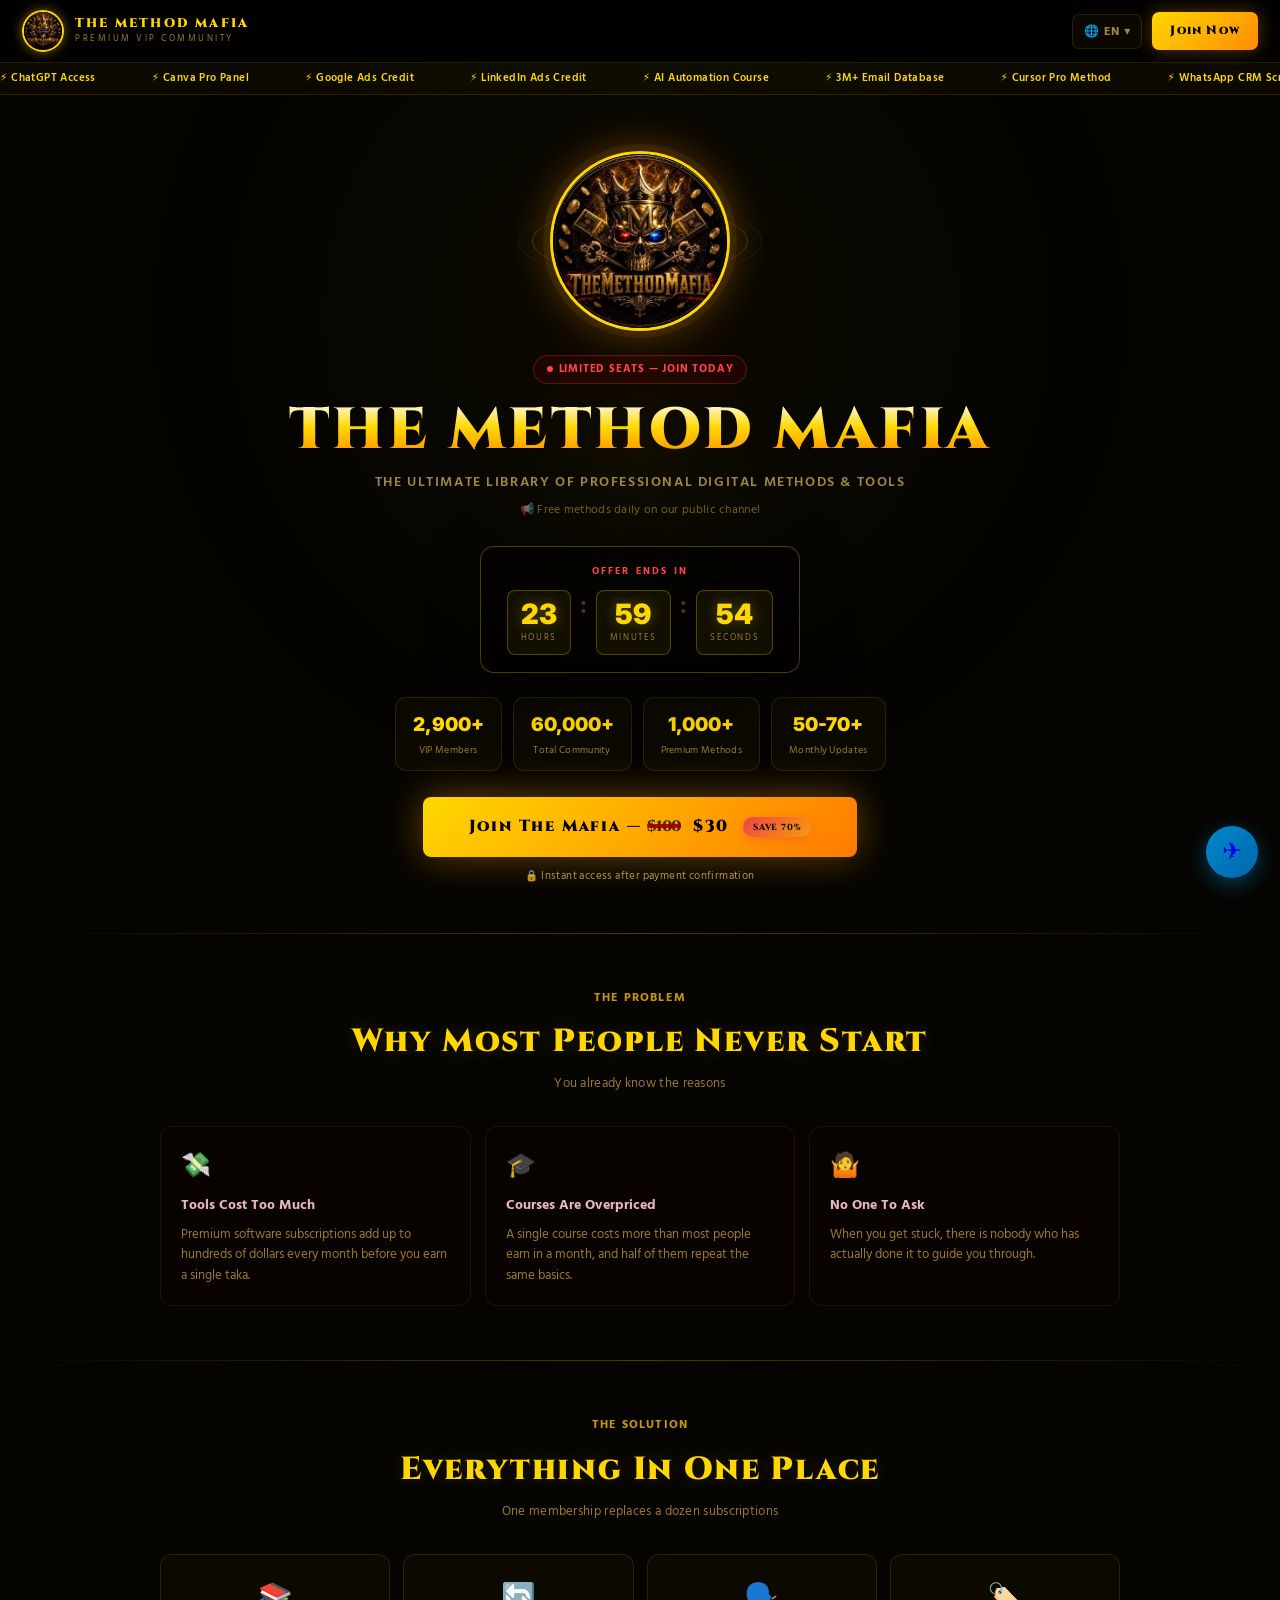
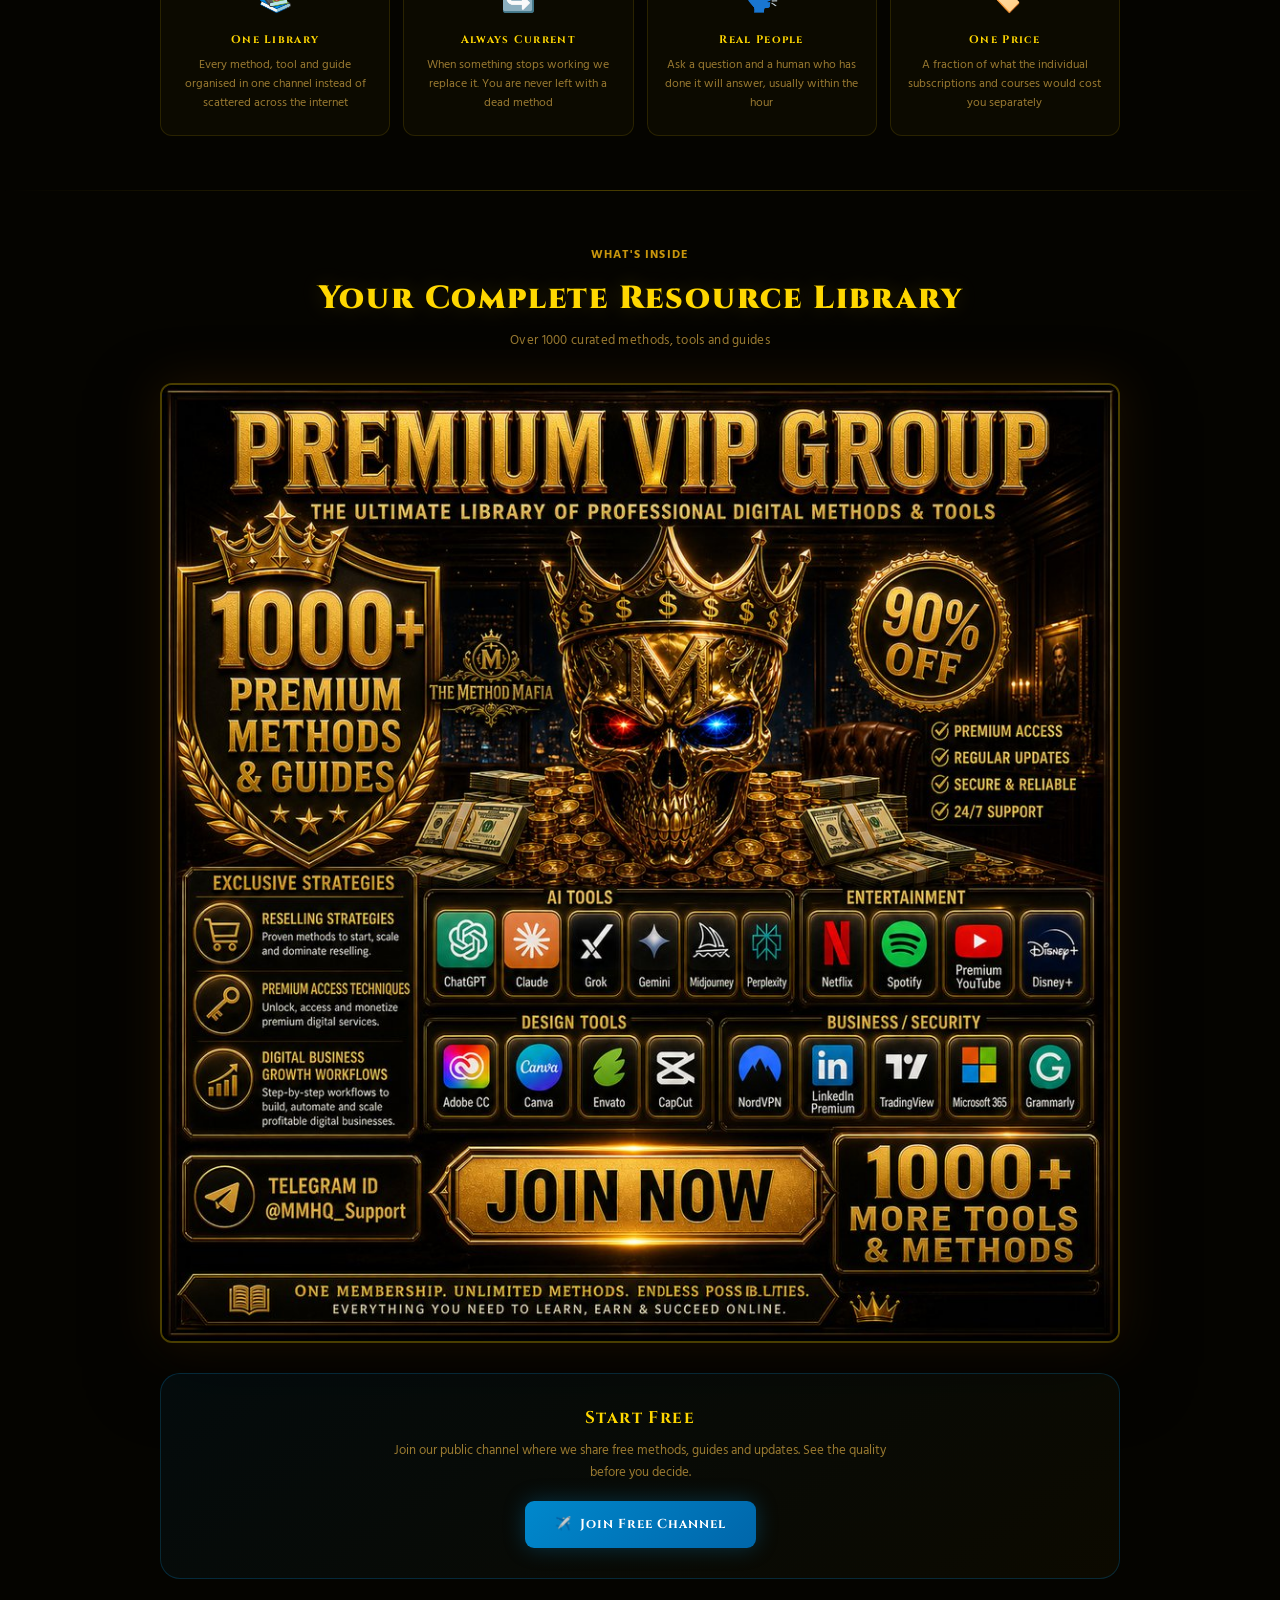
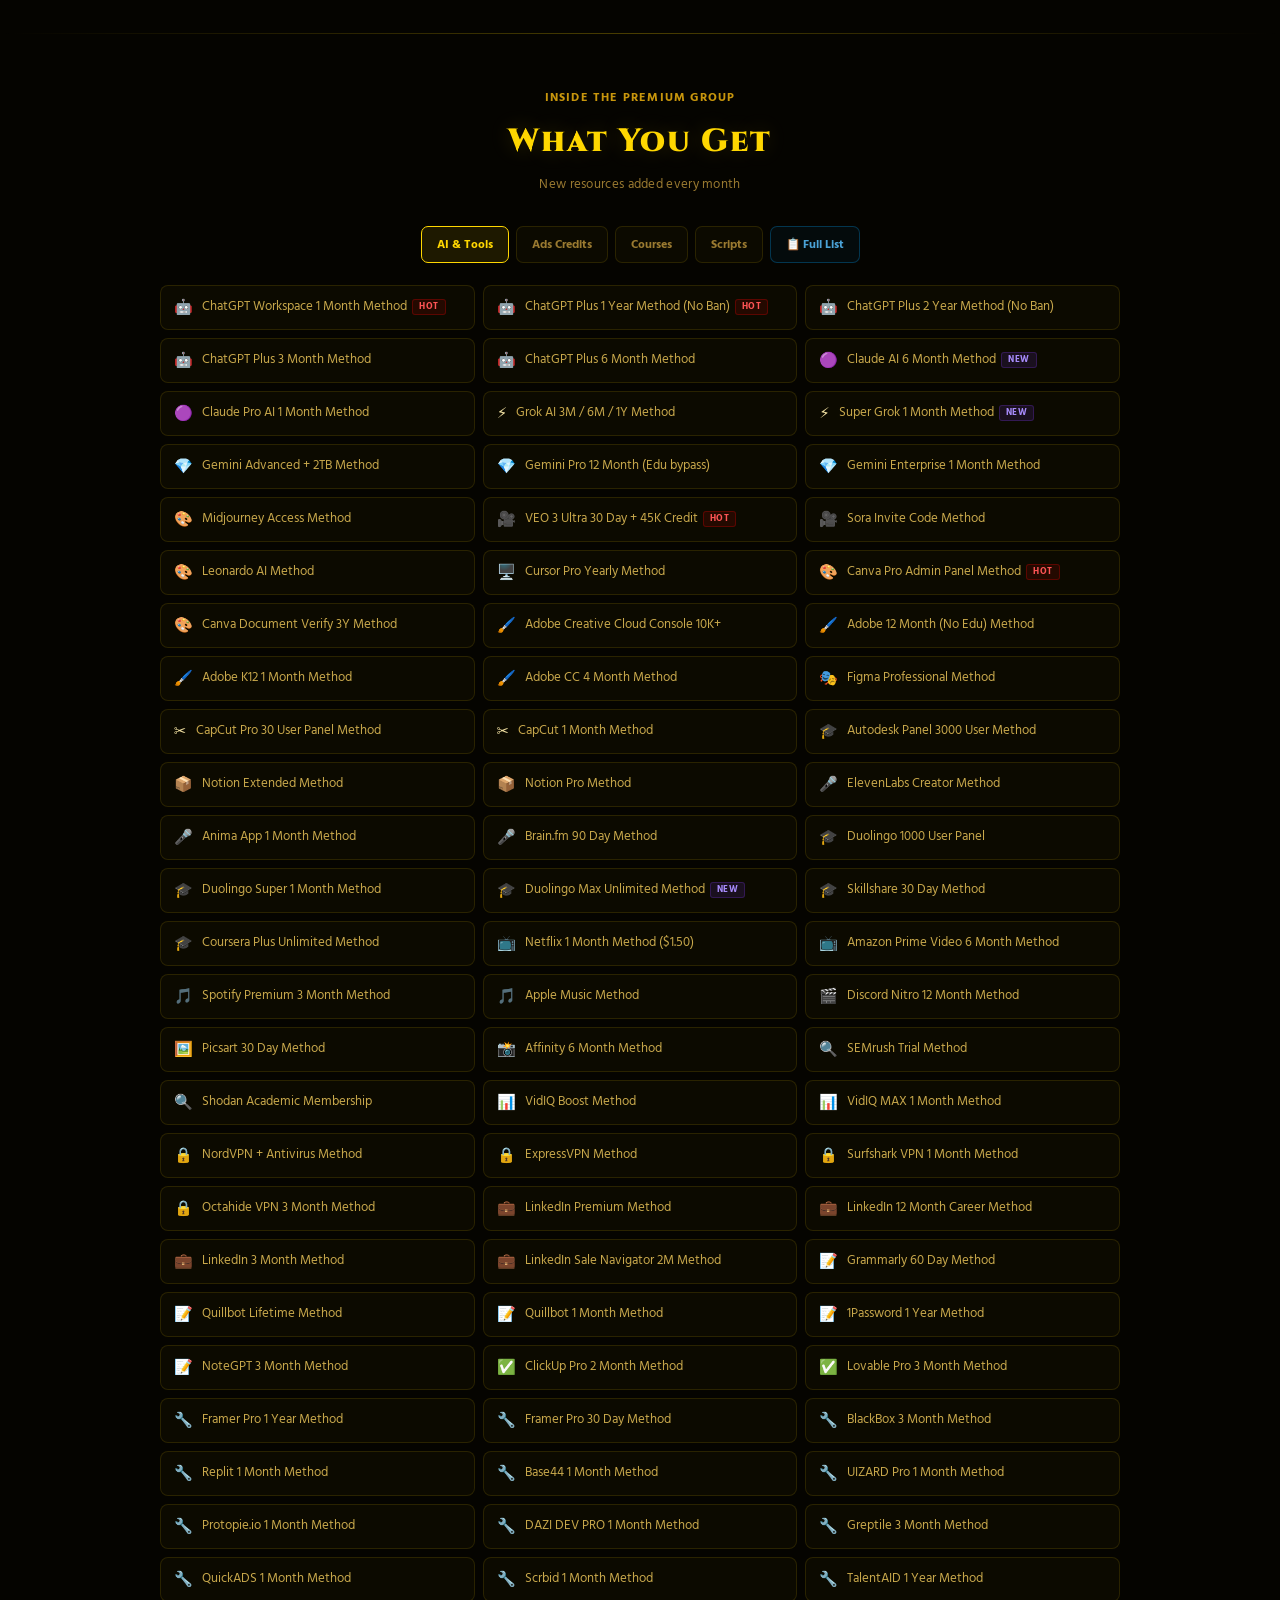
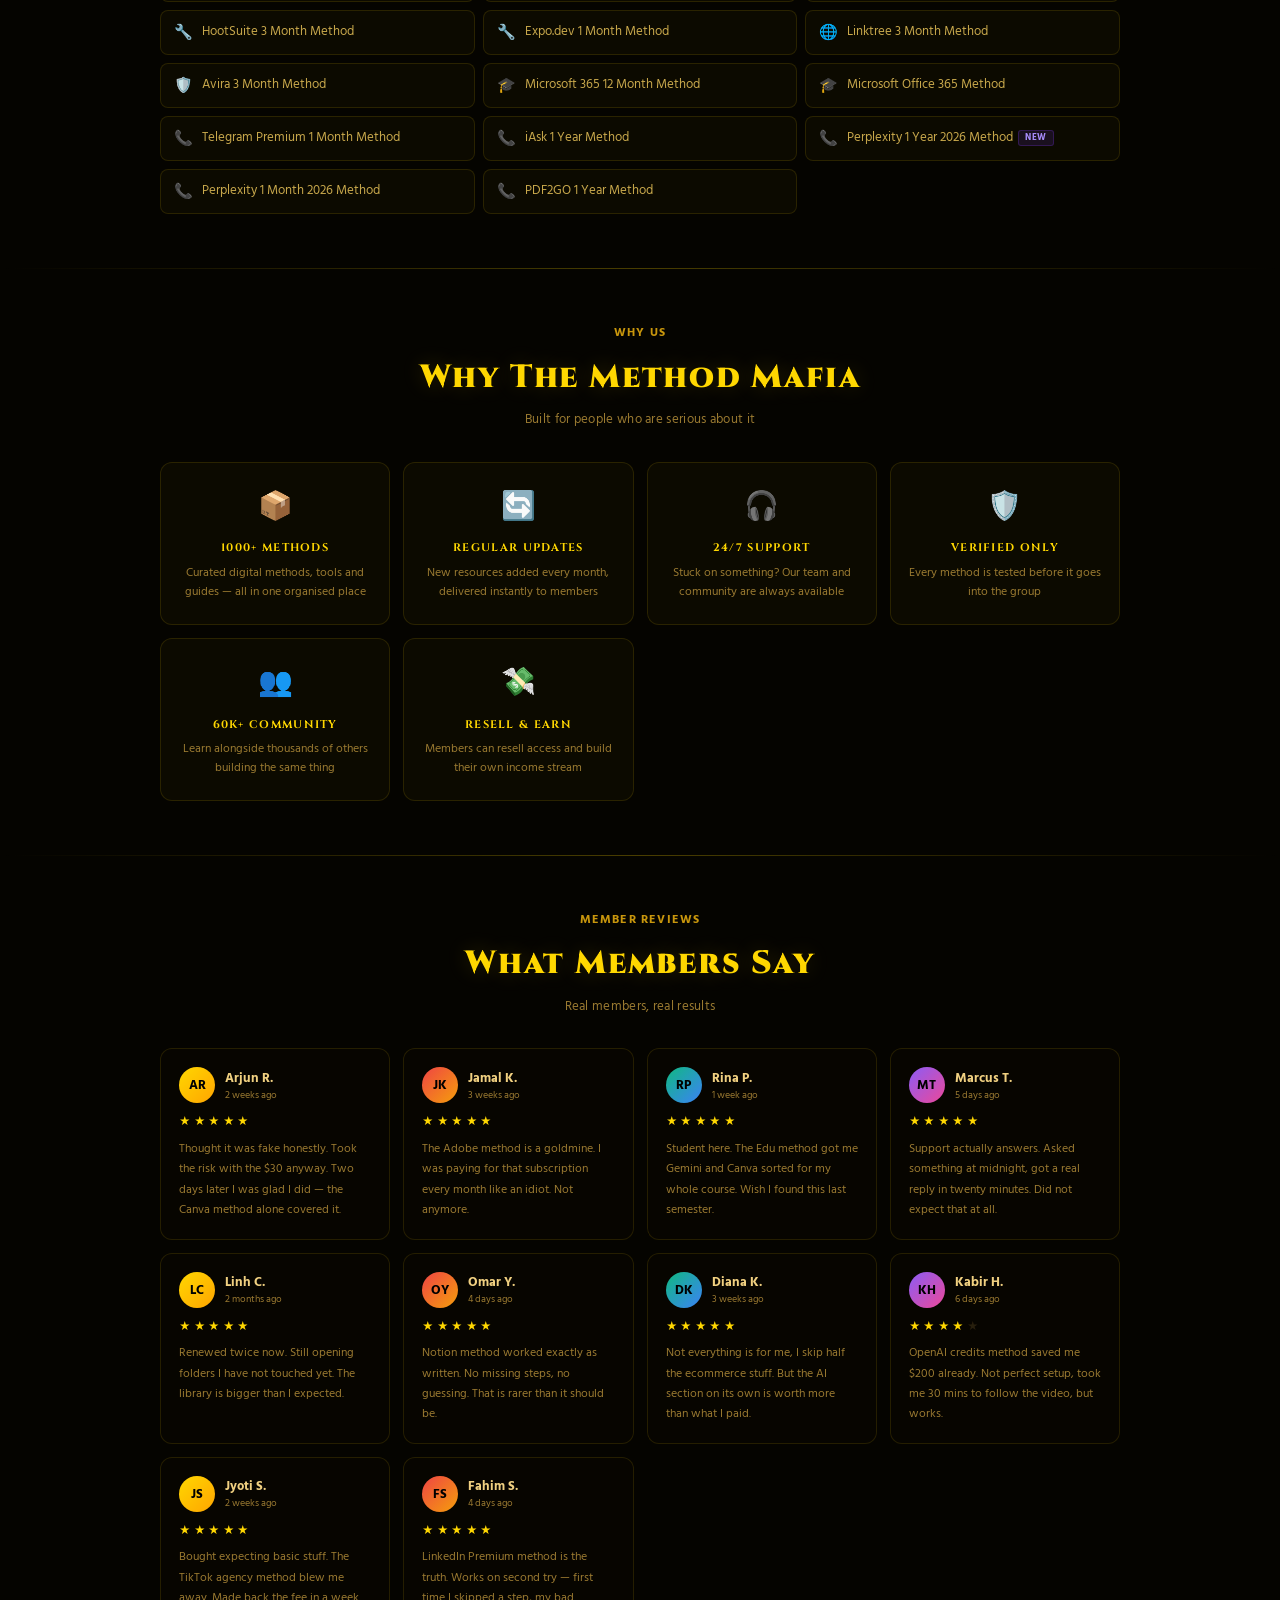
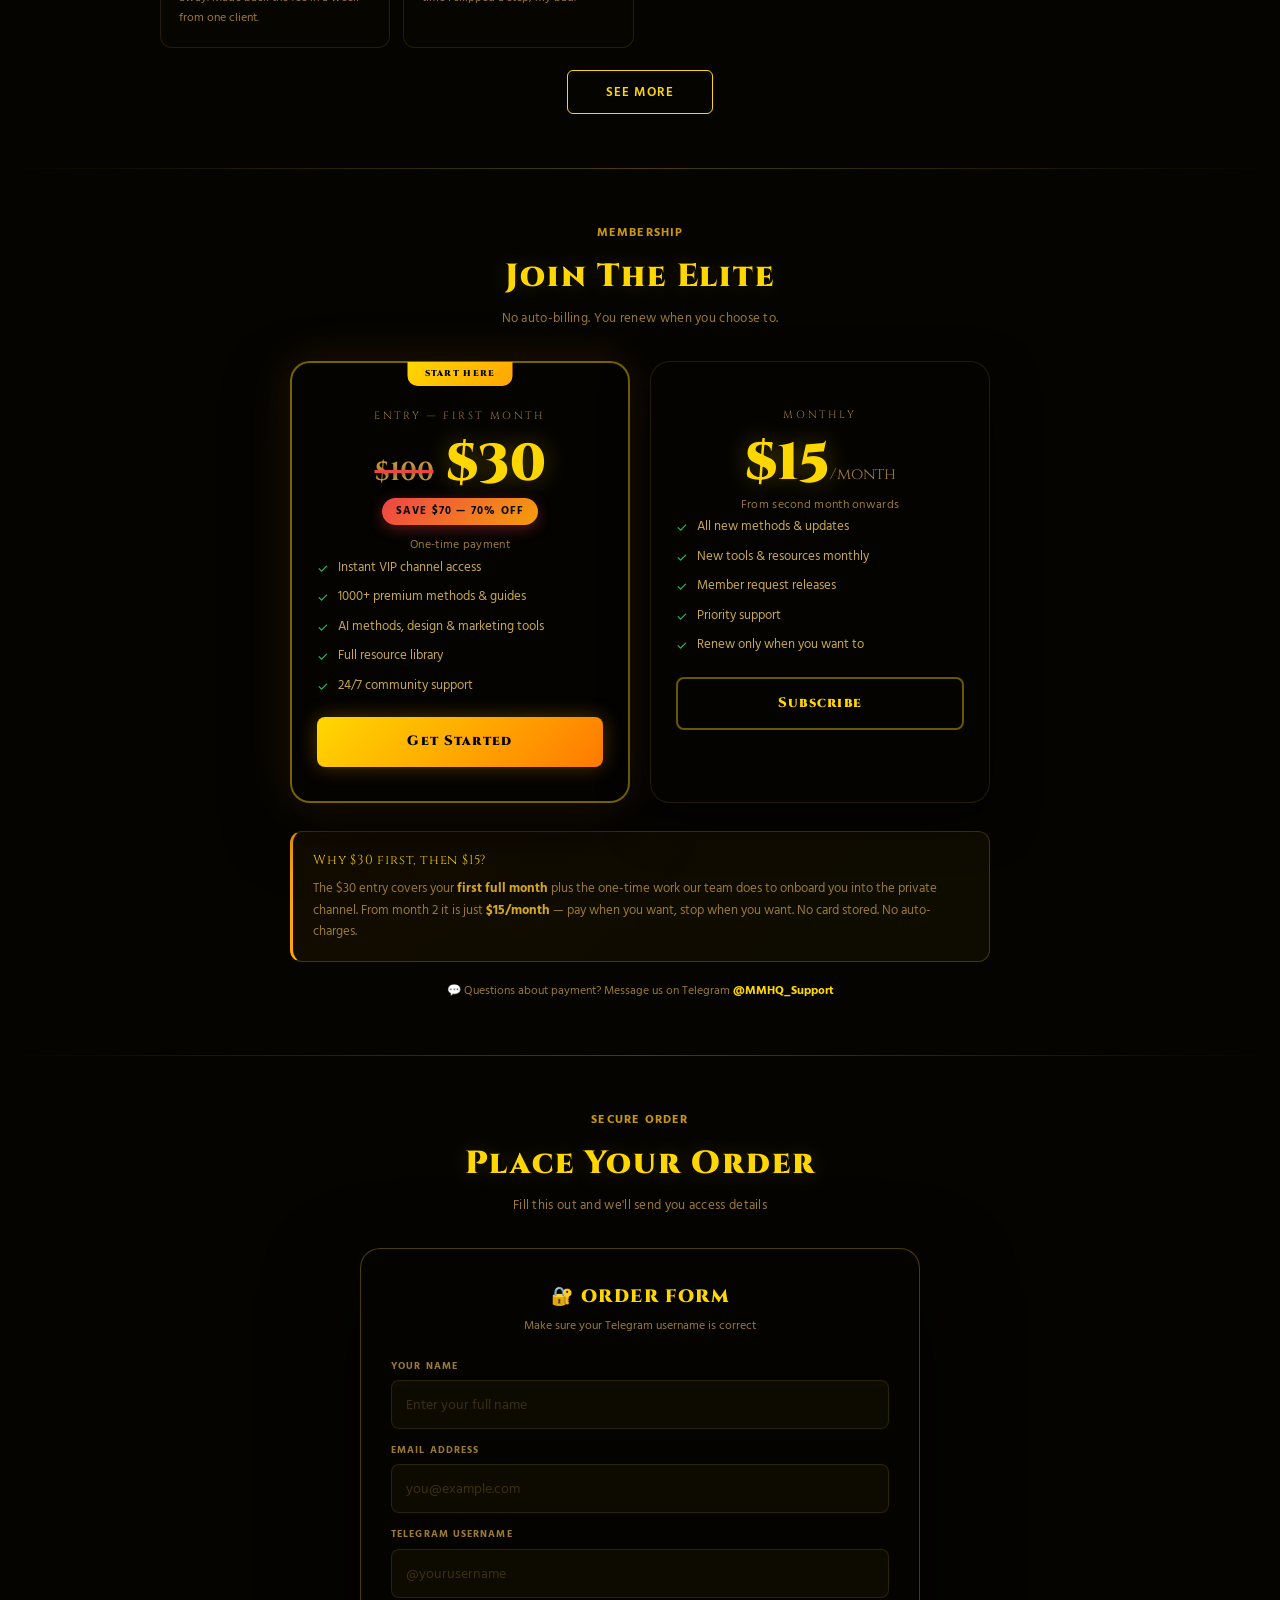
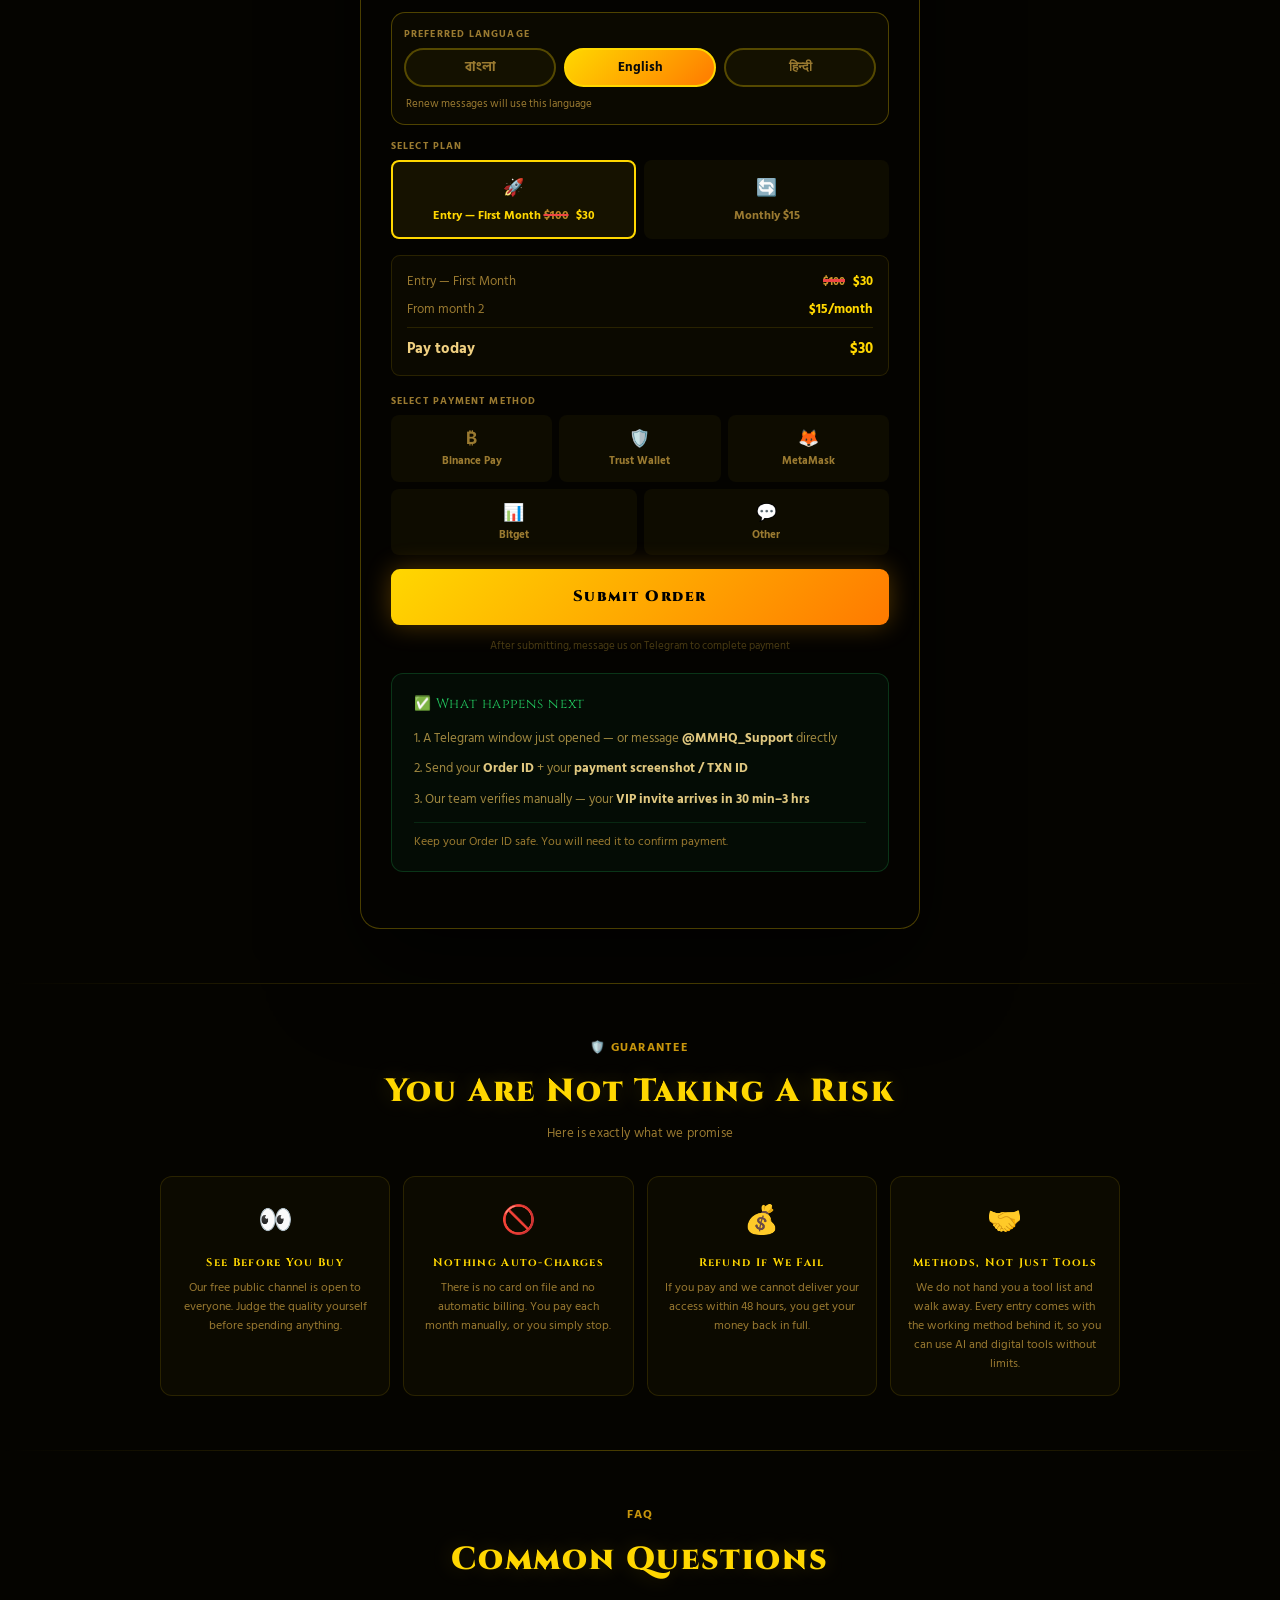
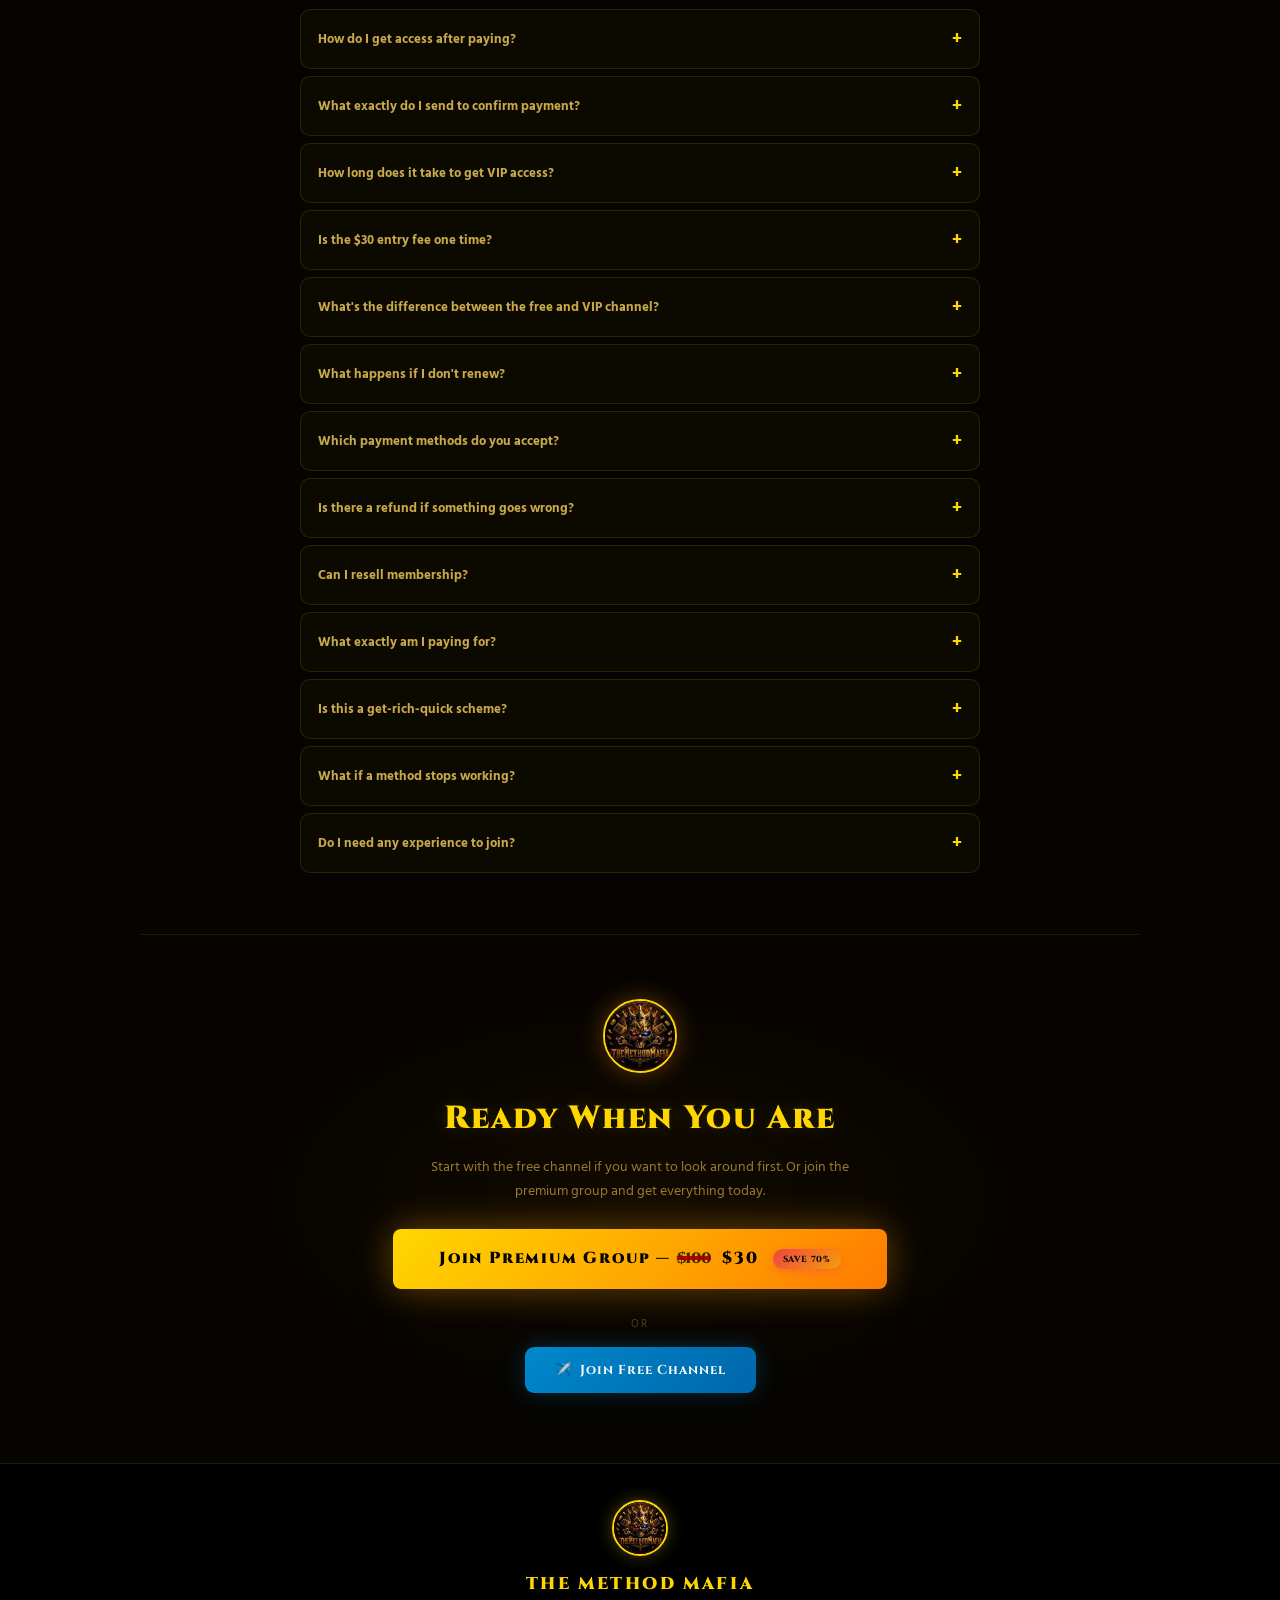
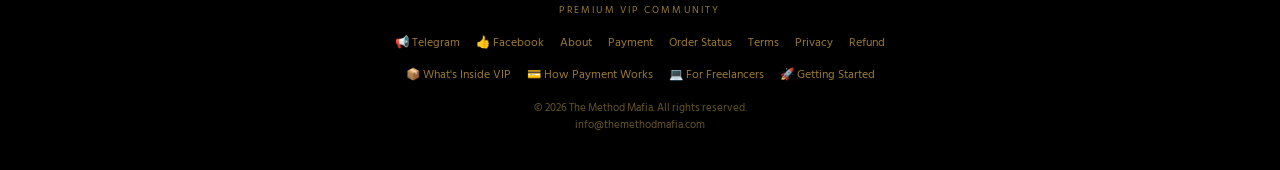
==== commit da58f825: "Add a flag-off Pay now step after the order form. The panel stays unrendered until PAY_NOW.enabled i" ====
--- a/index.html
+++ b/index.html
@@ -156,7 +156,6 @@
 
   <a href="#order" class="cta-lg"><span class="cta-label" data-t="heroCta">Join The Mafia</span><span class="cta-dash"> — </span><span class="cta-price-line"><span class="price-old" data-cfg="ENTRY_REGULAR_USD">$100</span> <span data-cfg="ENTRY_USD">$30</span> <span class="price-save" data-t="priceSaveShort">SAVE 70%</span></span></a>
   <p class="cta-note">🔒 <span data-t="heroNote">Instant access after payment confirmation</span></p>
-  <p class="cta-note cta-refund"><a href="/refund">48-hour refund</a> if we can't deliver access.</p>
 </div>
 
 <div class="divider"></div>
@@ -392,6 +391,8 @@
       <a class="order-tg-btn" id="orderTgLink" href="https://t.me/MMHQ_Support" target="_blank" rel="noopener"><span data-t="handoffTg">Send order on Telegram</span></a>
     </div>
 
+    <div id="payNow" hidden></div>
+
     <!-- A1/A5: Next steps after ordering -->
     <div class="next-steps-box" style="margin-top:18px">
       <div class="next-steps-title" data-t="nextStepsTitle">✅ What happens next</div>
@@ -510,6 +511,7 @@
 <script src="js/translations.js"></script>
 <script src="js/pages.js"></script>
 <script src="js/sheet-client.js"></script>
+<script src="js/pay-now.js"></script>
 <script src="js/main.js"></script>
 </body>
 </html>
--- a/css/style.css
+++ b/css/style.css
@@ -218,8 +218,6 @@
 }
 .cta-lg:hover{transform:translateY(-4px) scale(1.02);box-shadow:0 0 58px rgba(255,165,0,.62)}
 .cta-note{font-size:10.5px;color:rgba(200,168,70,.88);letter-spacing:.4px}
-.cta-refund{margin-top:4px}
-.cta-refund a{color:inherit;text-decoration:underline;text-underline-offset:2px}
 
 /* ═══ LAYOUT ═══ */
 .divider{height:1px;background:linear-gradient(90deg,transparent,var(--line-2),transparent);position:relative;z-index:1}
@@ -615,6 +613,59 @@
   box-shadow:0 0 22px rgba(0,136,204,.35);
 }
 .order-tg-btn:hover{color:#fff;transform:translateY(-2px)}
+
+.pay-now{
+  display:none;margin-top:16px;
+  background:rgba(255,215,0,.03);
+  border:1px solid var(--line-2);
+  border-radius:12px;
+  padding:16px 14px 14px;
+}
+.pay-now.show{display:block}
+#payNow[hidden]{display:none !important}
+.pay-now-title{
+  font-family:var(--font-display);
+  font-size:14px;font-weight:800;letter-spacing:1.4px;
+  color:var(--gold);text-align:center;margin-bottom:6px;
+}
+.pay-now-note{
+  font-size:12px;line-height:1.55;color:var(--gold-dim);
+  text-align:center;margin-bottom:8px;
+}
+.pay-now-id{
+  font-family:ui-monospace,SFMono-Regular,Menlo,Consolas,monospace;
+  font-size:11px;letter-spacing:.4px;color:var(--gold);
+  text-align:center;margin:0 0 12px;
+}
+.pay-now-btn{
+  display:flex;align-items:center;justify-content:center;
+  width:100%;min-height:52px;margin-bottom:10px;
+  border-radius:9px;text-decoration:none;
+  font-family:var(--font-display);
+  font-size:14px;font-weight:800;letter-spacing:.6px;
+  transition:transform .2s,box-shadow .2s;
+}
+.pay-now-crypto{
+  background:transparent;color:var(--gold);
+  border:2px solid var(--gold);
+}
+.pay-now-crypto:hover{background:rgba(255,215,0,.08);transform:translateY(-2px)}
+.pay-now-card{
+  background:linear-gradient(135deg,#FFD700,#FFA500 55%,#FF7A00);
+  color:#000;border:0;
+  box-shadow:0 0 22px rgba(255,165,0,.28);
+}
+.pay-now-card:hover{color:#000;transform:translateY(-2px)}
+.pay-now-btn:focus-visible{outline:2px solid var(--gold);outline-offset:3px}
+.pay-now-status{
+  font-size:12px;line-height:1.45;color:var(--text);
+  text-align:center;margin:2px 0 0;
+}
+.pay-now-status[hidden]{display:none}
+@media (prefers-reduced-motion: reduce){
+  .pay-now-btn{transition:none}
+  .pay-now-crypto:hover,.pay-now-card:hover{transform:none}
+}
 
 /* ═══ FAQ ═══ */
 .faq{max-width:680px;margin:24px auto 0}
@@ -982,23 +1033,3 @@
   .next-steps-box{padding:16px 15px}
   .upsell-box{padding:15px 16px}
 }
-
-/* Decorative motion only. Timer, popups, tabs, and ratings stay as they are. */
-@media (prefers-reduced-motion: reduce){
-  html{scroll-behavior:auto}
-  #bg-canvas{display:none}
-  .ticker,
-  .logo-img,
-  .logo-ring,
-  .logo-ring-2,
-  .dot,
-  .p-save-badge{
-    animation:none;
-  }
-  .logo-img{transition:none}
-  .reveal{
-    opacity:1;
-    transform:none;
-    transition:none;
-  }
-}
